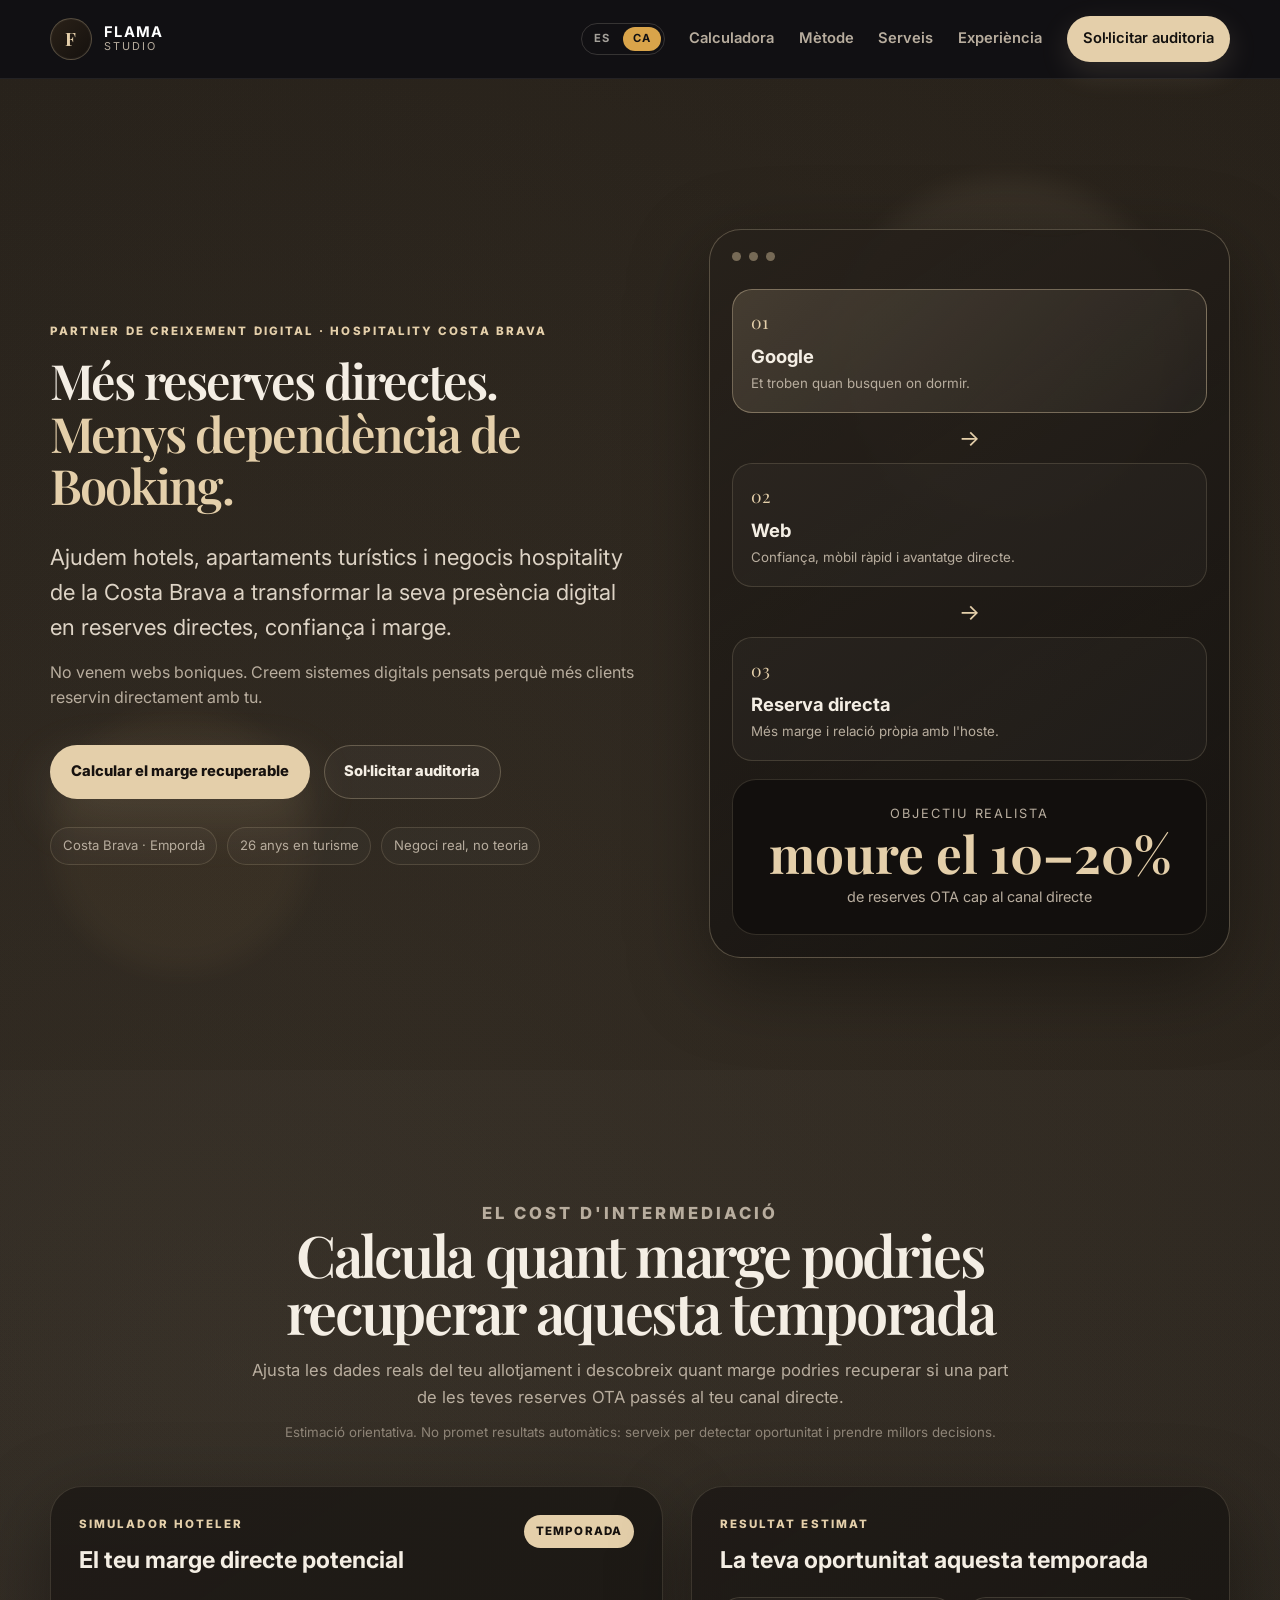
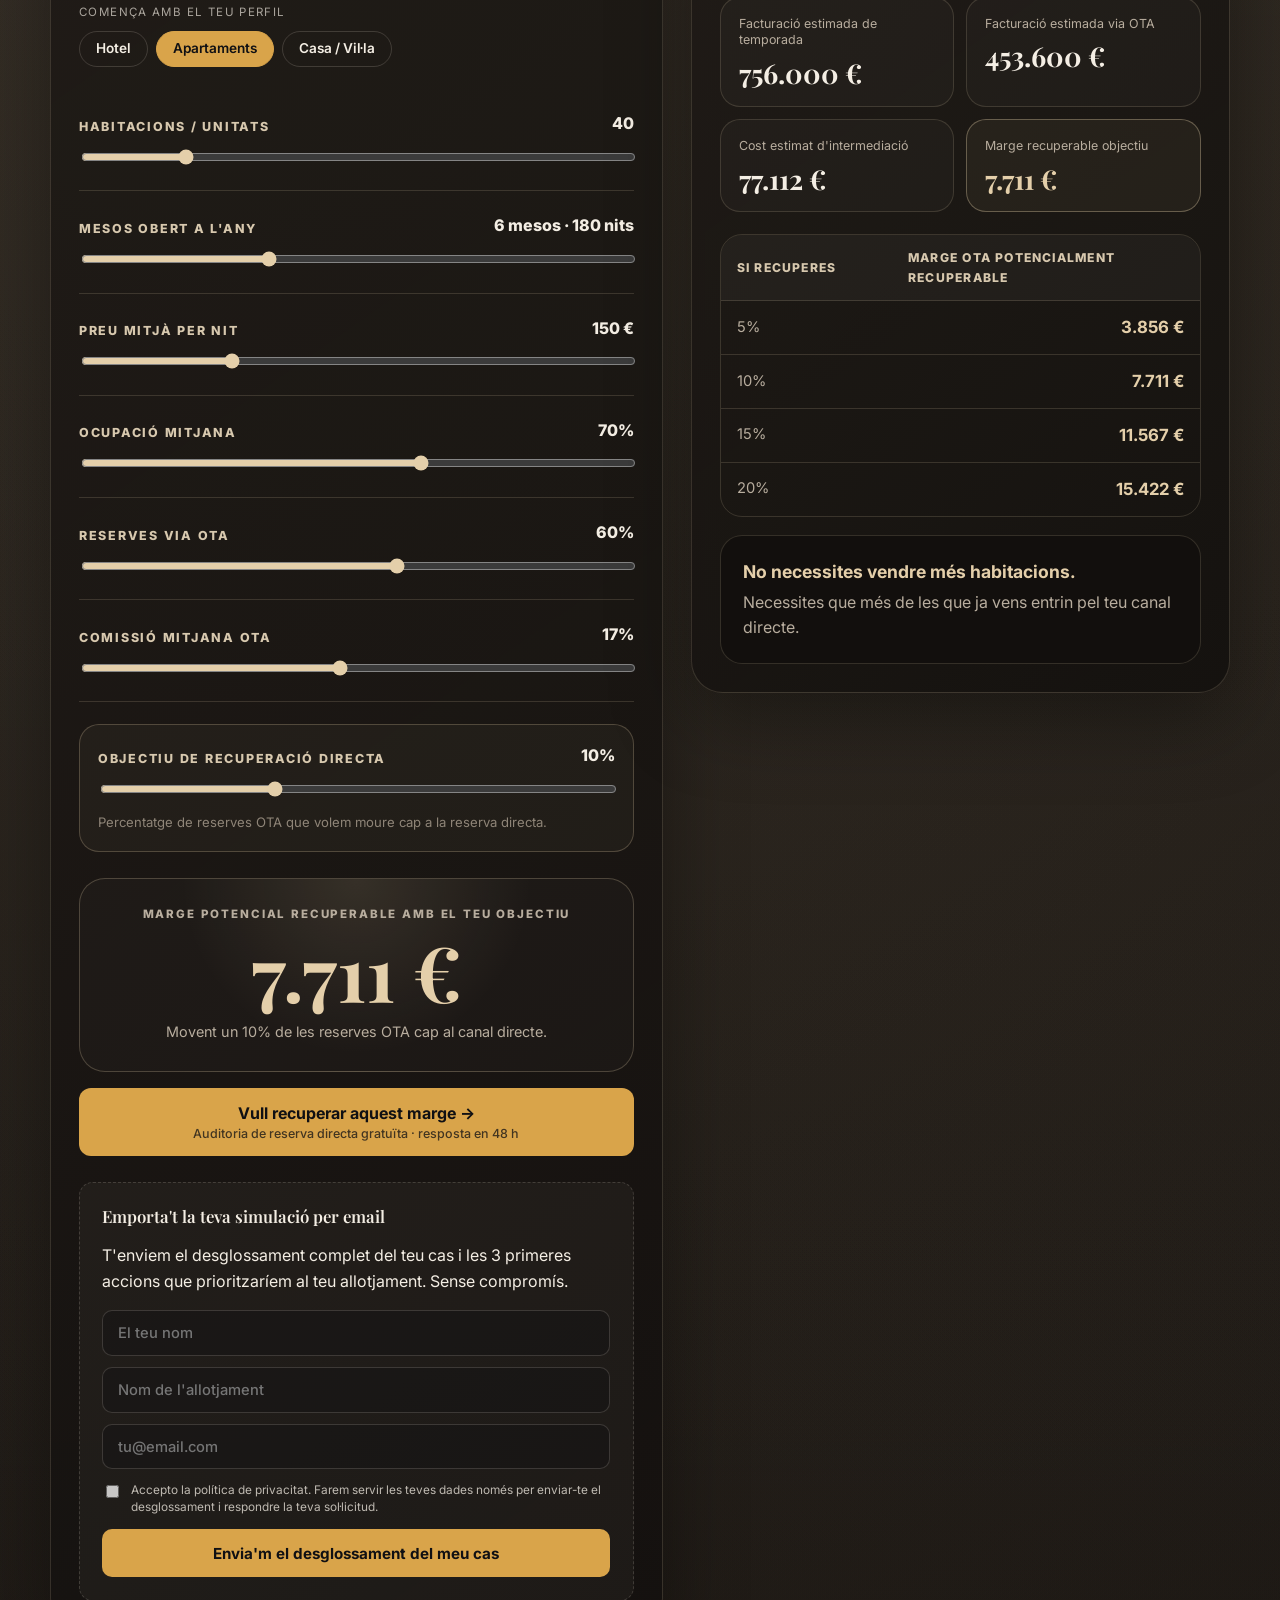
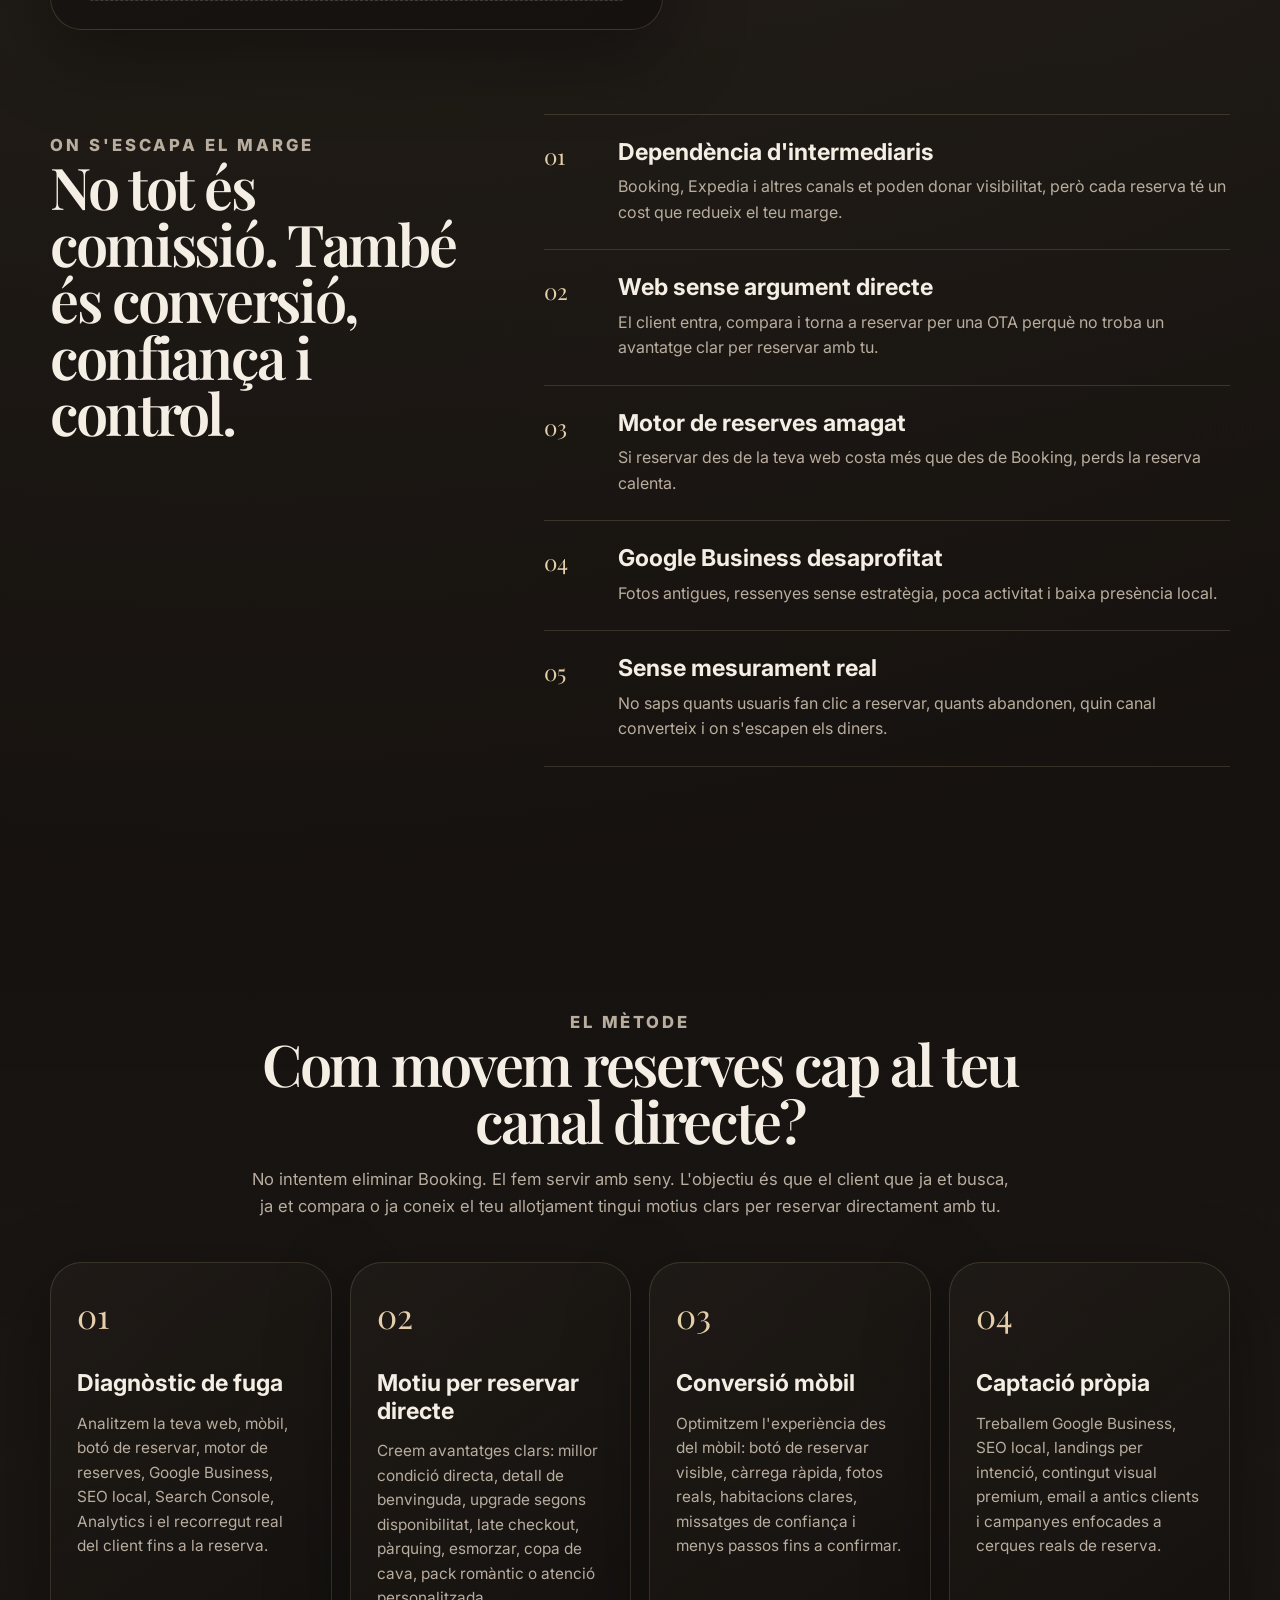
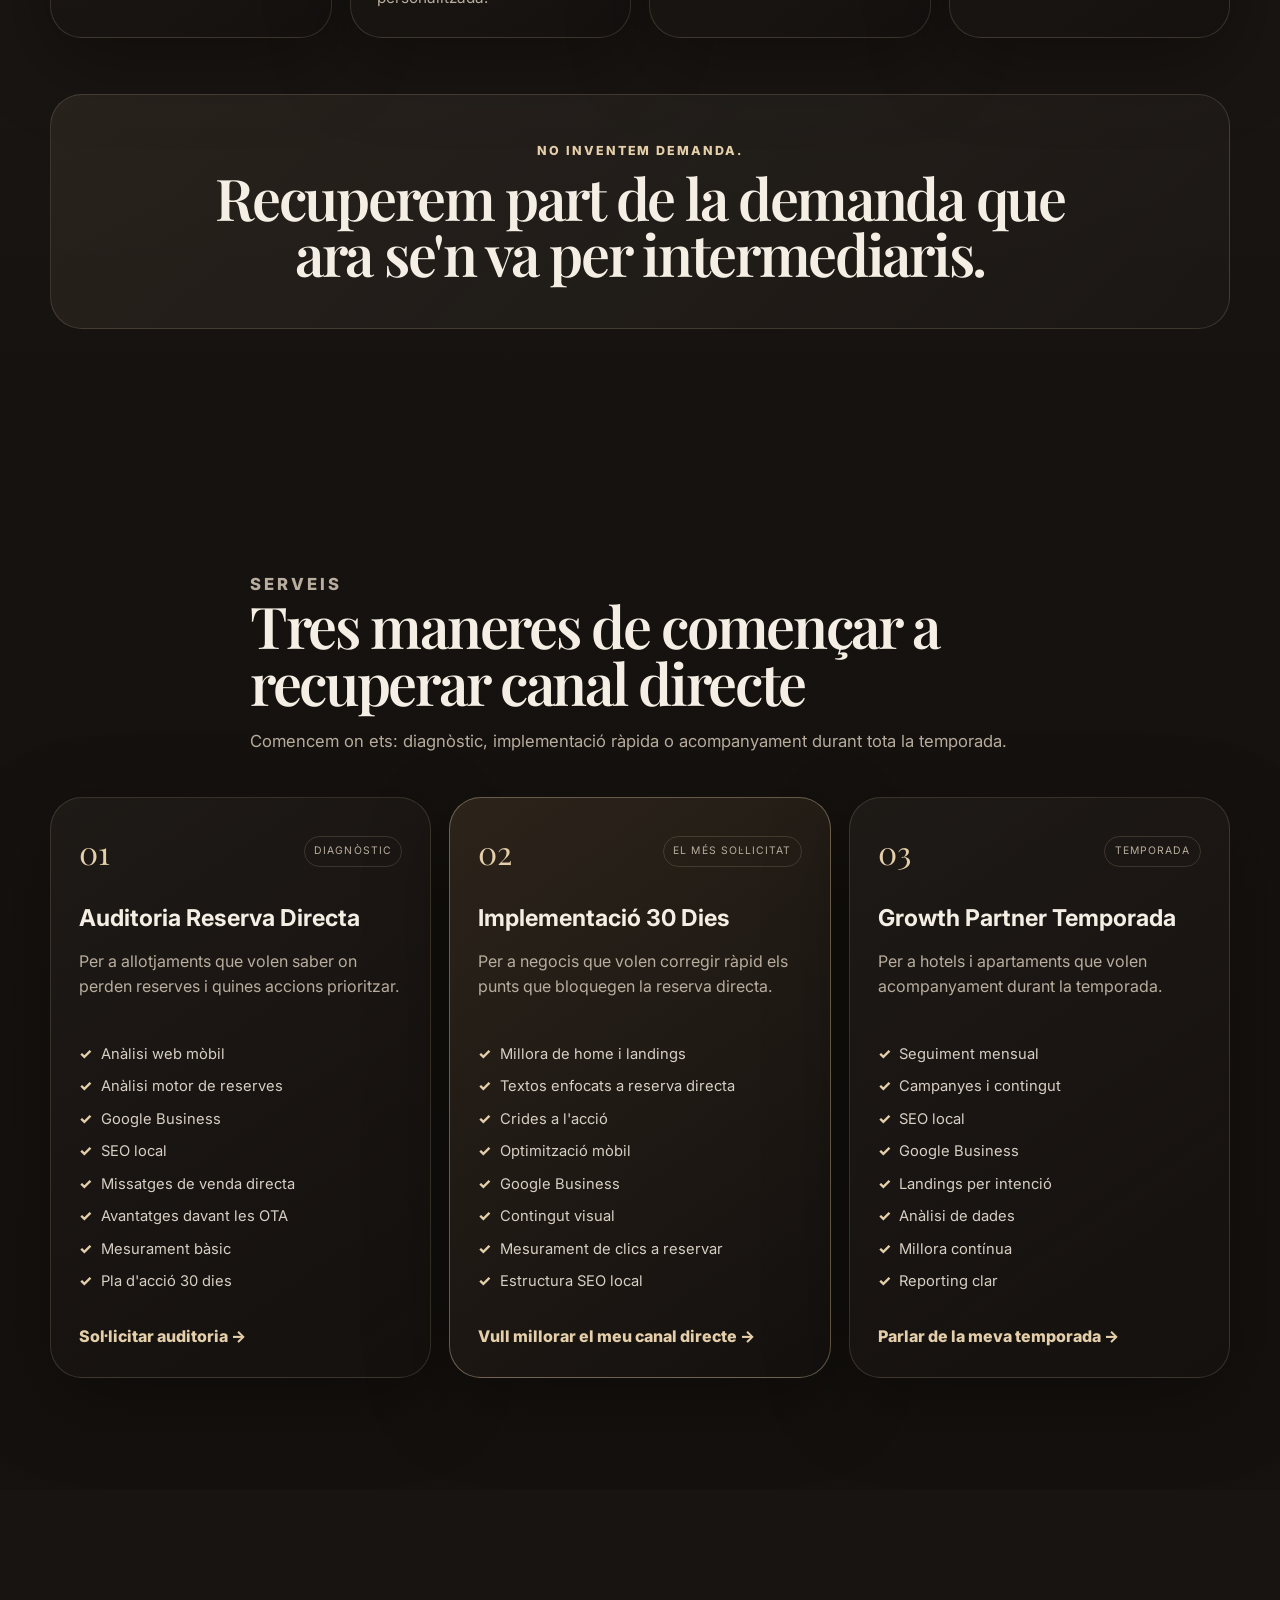
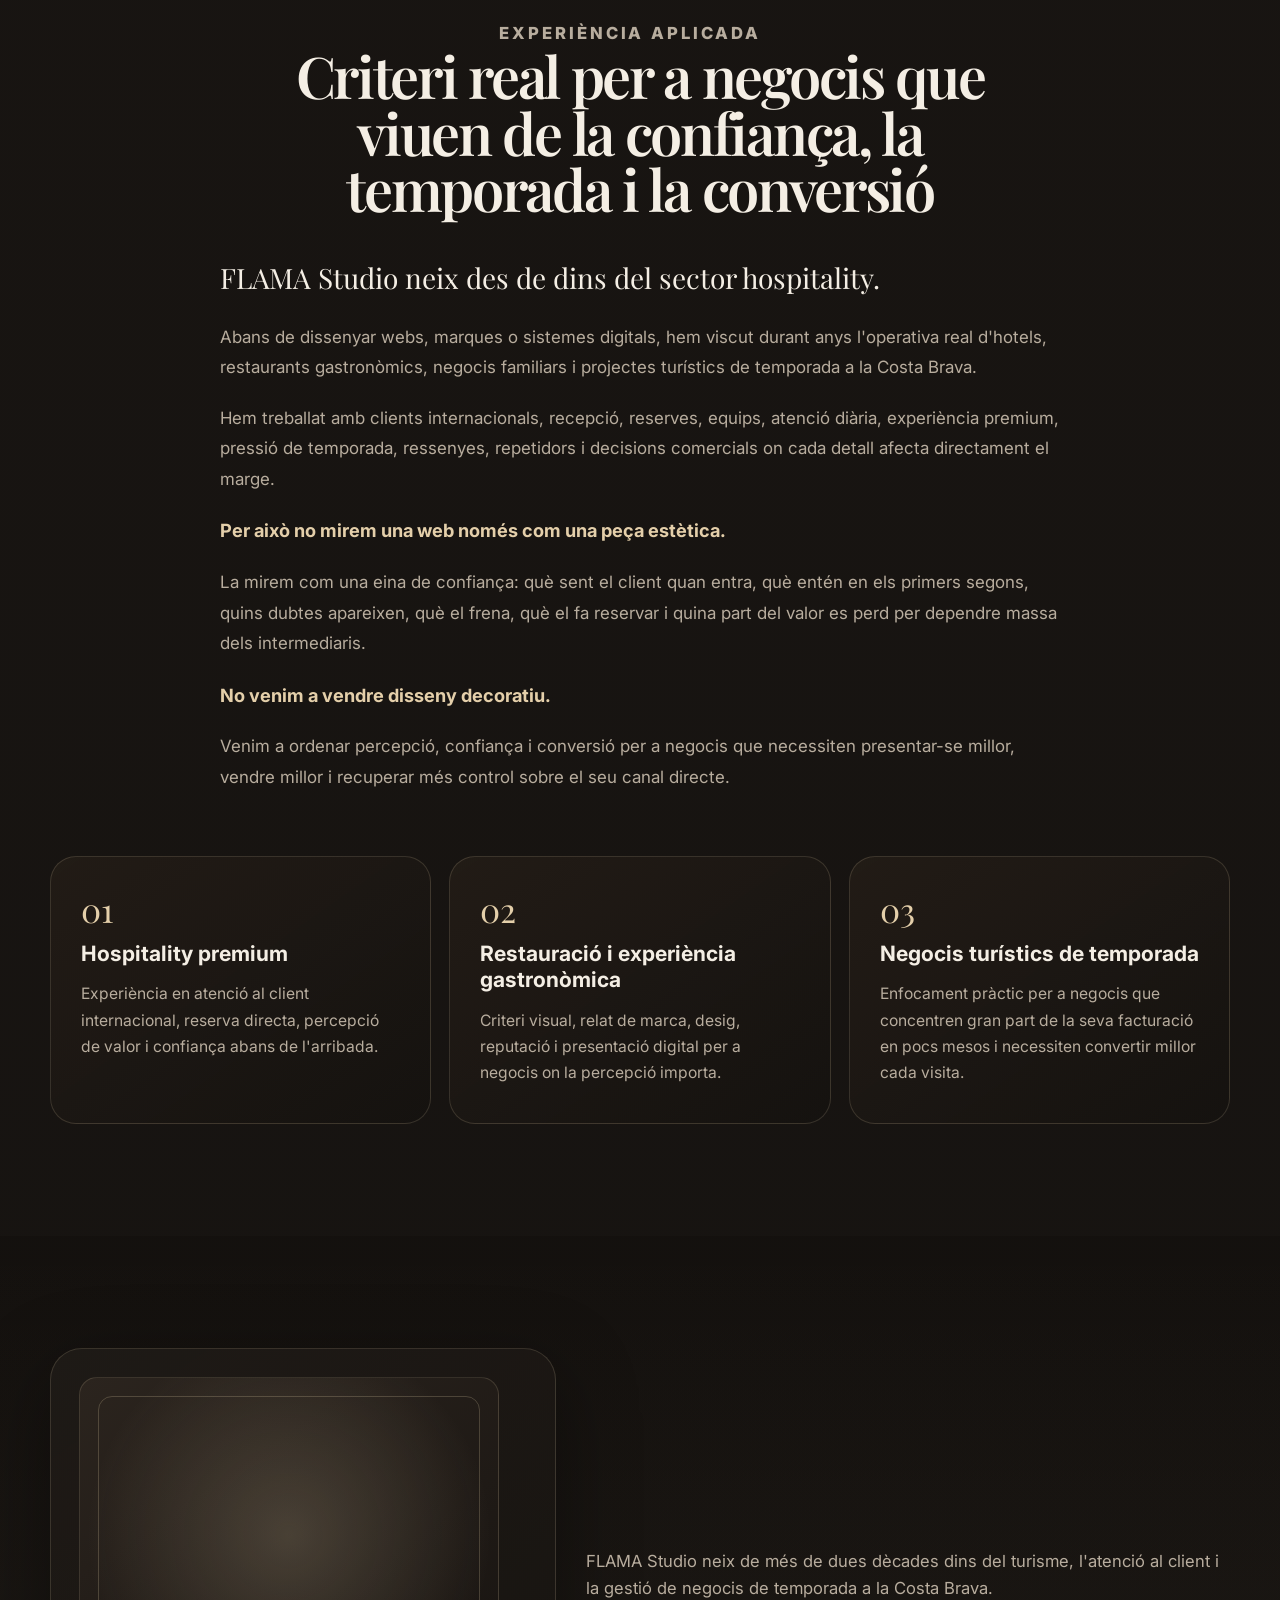
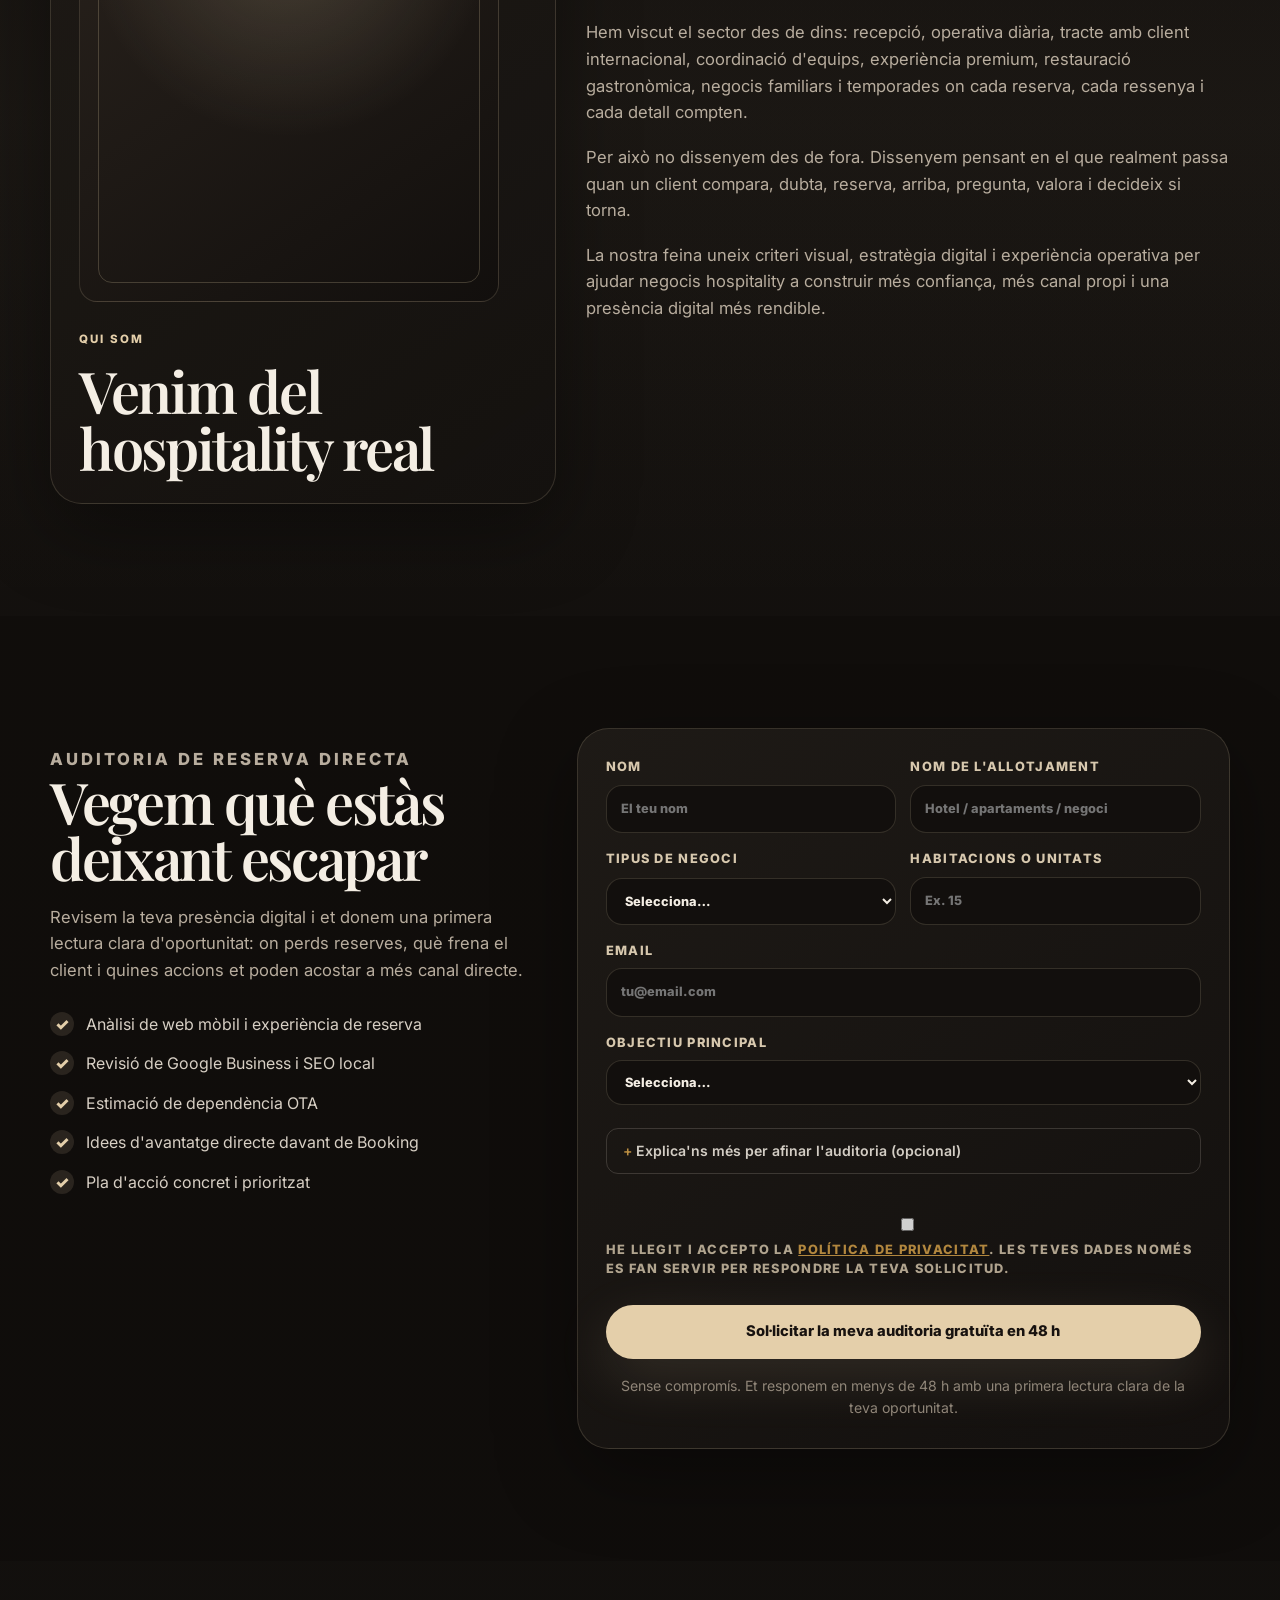
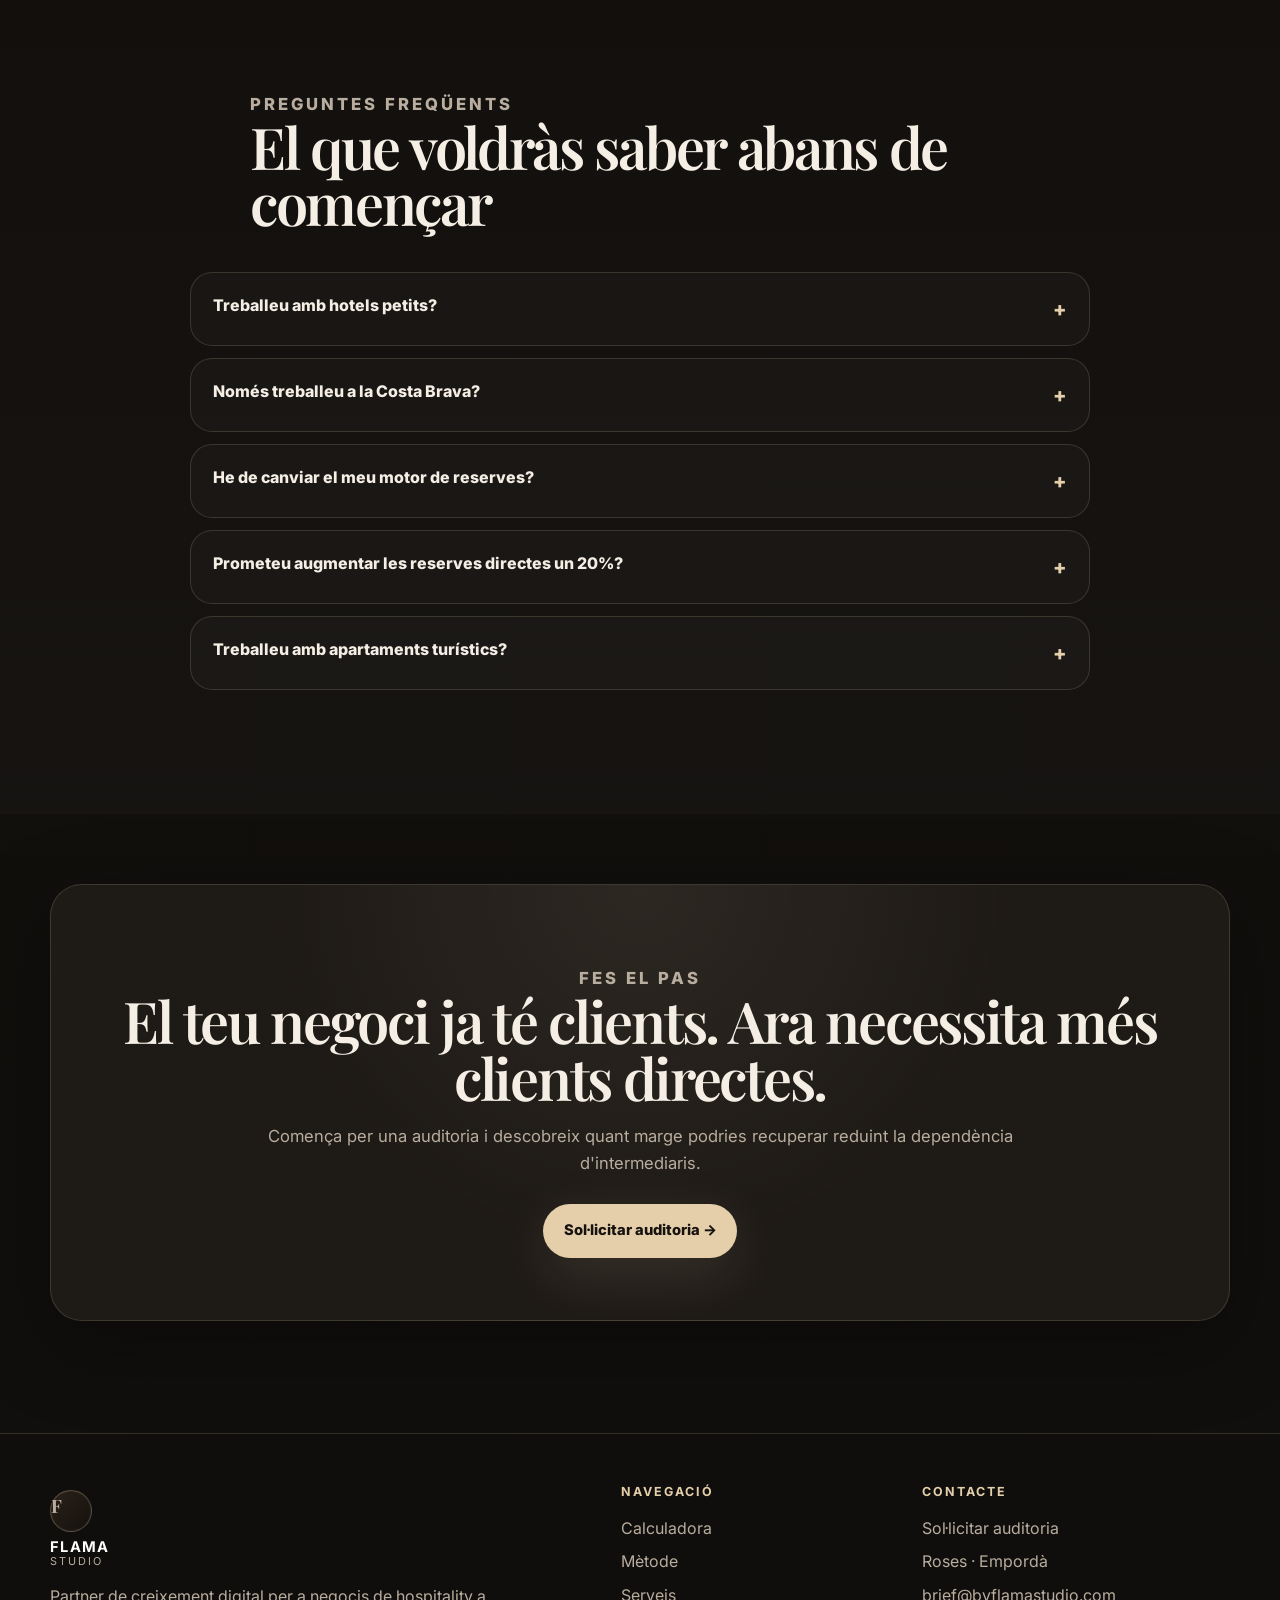
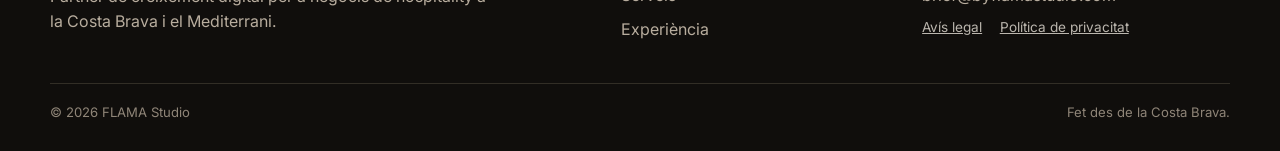
==== ca.html @ 8104027b "Reescribir sección Experiencia como relato de estudio (sin portfolio) - Eliminar tarjetas tipo portf" ====
<!DOCTYPE html>
<html lang="ca">
<head>
  <meta charset="UTF-8" />
  <meta name="viewport" content="width=device-width, initial-scale=1.0, viewport-fit=cover" />

  <!-- Google Tag Manager: PENDIENTE de configurar.
       Cuando tengas tu ID de Google (formato GTM-XXXX), pega aquí el código que
       te da Google y empezarás a medir visitas y clics. De momento se deja fuera
       para no cargar cookies innecesarias ni generar errores en la web. -->
  <script>window.dataLayer = window.dataLayer || [];</script>
  <title>FLAMA Studio | Reserva directa per a hotels i allotjaments a la Costa Brava</title>
  <meta name="description" content="Ajudem hotels, apartaments turístics i negocis hospitality de la Costa Brava a reduir la dependència de Booking, millorar la seva web i augmentar les reserves directes." />
  <meta name="keywords" content="reserva directa hotels Costa Brava, màrqueting digital hotels Costa Brava, web per a hotels Roses, agència màrqueting hotels Girona, reduir dependència Booking hotel, augmentar reserves directes hotel, disseny web hotels Costa Brava, Google Business hotels, SEO local hotels Costa Brava, apartaments turístics reserva directa" />
  <meta name="author" content="FLAMA Studio" />
  <meta name="robots" content="index, follow, max-image-preview:large" />
  <link rel="canonical" href="https://byflamastudio.com/ca.html" />
  <link rel="alternate" hreflang="es" href="https://byflamastudio.com/" />
  <link rel="alternate" hreflang="ca" href="https://byflamastudio.com/ca.html" />
  <link rel="alternate" hreflang="x-default" href="https://byflamastudio.com/" />

  <meta property="og:type" content="website" />
  <meta property="og:title" content="FLAMA Studio | Més reserves directes. Menys dependència de Booking." />
  <meta property="og:description" content="Sistemes digitals per a hotels, apartaments turístics i negocis hospitality que volen recuperar marge i augmentar la reserva directa." />
  <meta property="og:url" content="https://byflamastudio.com/ca.html" />
  <meta property="og:site_name" content="FLAMA Studio" />
  <meta property="og:image" content="https://byflamastudio.com/assets/og-flama.jpg" />
  <meta property="og:image:width" content="1200" />
  <meta property="og:image:height" content="630" />
  <meta property="og:image:alt" content="FLAMA Studio — més reserves directes per a hotels de la Costa Brava" />
  <meta property="og:locale" content="ca_ES" />

  <meta name="twitter:card" content="summary_large_image" />
  <meta name="twitter:title" content="FLAMA Studio | Reserva directa per a hospitality" />
  <meta name="twitter:description" content="Reduïm la dependència OTA i millorem el canal directe d'hotels i allotjaments turístics." />
  <meta name="twitter:image" content="https://byflamastudio.com/assets/og-flama.jpg" />

  <link rel="preconnect" href="https://fonts.googleapis.com">
  <link rel="preconnect" href="https://fonts.gstatic.com" crossorigin>
  <link href="https://fonts.googleapis.com/css2?family=Inter:wght@400;500;600;700;800;900&family=Playfair+Display:wght@600;700&display=swap" rel="stylesheet">

  <link rel="icon" href="favicon.svg" type="image/svg+xml" />
  <link rel="apple-touch-icon" href="favicon.svg" />

  <link rel="stylesheet" href="style.css" />

  <style id="fcro-styles">
    /* ===== Mejoras de captación FLAMA · autocontenidas, no dependen de style.css ===== */
    :root{
      --fcro-ink:#101013;
      --fcro-cream:#f4ecdd;
      --fcro-amber:#d9a44a;
      --fcro-amber-dark:#b9852f;
      --fcro-wa:#1fab55;
      --fcro-line:rgba(244,236,221,.16);
    }

    /* --- Selector de idioma ES/CA --- */
    .fcro-lang{display:flex;gap:.15rem;align-items:center;margin-left:auto;border:1px solid var(--fcro-line);border-radius:999px;padding:.18rem;flex:none}
    .fcro-lang a{font:700 .7rem/1 'Inter',sans-serif;letter-spacing:.1em;padding:.42rem .62rem;border-radius:999px;text-decoration:none;color:inherit;opacity:.65;transition:opacity .2s ease,background .2s ease}
    .fcro-lang a:hover{opacity:1}
    .fcro-lang a.active{background:var(--fcro-amber);color:var(--fcro-ink);opacity:1}
    @media (max-width:760px){.fcro-lang{margin-right:.6rem}}

    /* --- Presets del simulador --- */
    .fcro-presets{display:flex;flex-wrap:wrap;gap:.5rem;margin:0 0 1.4rem}
    .fcro-presets p{flex-basis:100%;margin:0 0 .15rem;font-size:.72rem;letter-spacing:.12em;text-transform:uppercase;opacity:.65}
    .fcro-chip{font:600 .85rem/1 'Inter',sans-serif;padding:.62rem 1rem;border-radius:999px;border:1px solid var(--fcro-line);background:transparent;color:inherit;cursor:pointer;transition:all .2s ease}
    .fcro-chip:hover{border-color:var(--fcro-amber)}
    .fcro-chip.active{background:var(--fcro-amber);border-color:var(--fcro-amber);color:var(--fcro-ink)}

    /* --- CTA bajo el resultado del simulador --- */
    .fcro-calc-cta{display:block;text-align:center;margin-top:1rem;padding:.95rem 1.4rem;border-radius:12px;background:var(--fcro-amber);color:var(--fcro-ink);font:700 1rem 'Inter',sans-serif;text-decoration:none;transition:background .2s ease}
    .fcro-calc-cta:hover{background:var(--fcro-amber-dark)}
    .fcro-calc-cta small{display:block;font-weight:500;font-size:.78rem;opacity:.75;margin-top:.2rem}

    /* --- Captura de lead del simulador --- */
    .fcro-leadbox{margin-top:1.6rem;padding:1.4rem;border-radius:14px;border:1px dashed var(--fcro-line);background:rgba(244,236,221,.04)}
    .fcro-leadbox h4{margin:0 0 .3rem;font:600 1.05rem 'Playfair Display',serif}
    .fcro-leadbox>p{margin:0 0 1rem;font-size:.88rem;opacity:.8}
    .fcro-leadbox .fcro-lead-fields{display:grid;gap:.7rem}
    .fcro-leadbox input[type=text],.fcro-leadbox input[type=email]{width:100%;box-sizing:border-box;padding:.8rem .9rem;border-radius:10px;border:1px solid var(--fcro-line);background:rgba(16,16,19,.35);color:inherit;font:500 .92rem 'Inter',sans-serif}
    .fcro-leadbox input:focus{outline:2px solid var(--fcro-amber);outline-offset:1px}
    .fcro-leadbox button{margin-top:.8rem;width:100%;padding:.9rem;border:0;border-radius:10px;background:var(--fcro-amber);color:var(--fcro-ink);font:700 .95rem 'Inter',sans-serif;cursor:pointer;transition:background .2s ease}
    .fcro-leadbox button:hover{background:var(--fcro-amber-dark)}
    .fcro-leadbox .fcro-consent{display:flex;gap:.55rem;align-items:flex-start;margin-top:.8rem;font-size:.74rem;opacity:.75;line-height:1.45}
    .fcro-leadbox .fcro-consent input{margin-top:.15rem}
    .fcro-lead-ok{display:none;text-align:center;padding:1.2rem .6rem}
    .fcro-lead-ok strong{display:block;font-size:1.05rem;margin-bottom:.3rem;color:var(--fcro-amber)}
    .fcro-leadbox.sent .fcro-lead-form{display:none}
    .fcro-leadbox.sent .fcro-lead-ok{display:block}

    /* --- Enlaces WhatsApp en servicios --- */
    .fcro-wa-link{display:inline-flex;align-items:center;gap:.45rem;margin-top:.55rem;font:600 .9rem 'Inter',sans-serif;color:var(--fcro-wa);text-decoration:none}
    .fcro-wa-link:hover{text-decoration:underline}
    .fcro-wa-link svg{flex:none}

    /* --- Botón flotante WhatsApp --- */
    .fcro-float{position:fixed;right:18px;bottom:18px;z-index:90;width:58px;height:58px;border-radius:50%;background:var(--fcro-wa);display:flex;align-items:center;justify-content:center;box-shadow:0 8px 24px rgba(0,0,0,.35);transition:transform .2s ease}
    .fcro-float:hover{transform:scale(1.07)}
    .fcro-float svg{width:30px;height:30px}
    @media (max-width:768px){.fcro-float{bottom:78px;right:14px;width:54px;height:54px}}

    /* --- Barra fija inferior (solo móvil) --- */
    .fcro-sticky{display:none}
    @media (max-width:768px){
      .fcro-sticky{position:fixed;left:0;right:0;bottom:0;z-index:89;display:flex;gap:.6rem;padding:.65rem .9rem calc(.65rem + env(safe-area-inset-bottom));background:rgba(16,16,19,.92);backdrop-filter:blur(10px);border-top:1px solid var(--fcro-line);transform:translateY(0);transition:transform .25s ease}
      .fcro-sticky.hidden{transform:translateY(110%)}
      .fcro-sticky a{flex:1;text-align:center;padding:.85rem .5rem;border-radius:10px;font:700 .92rem 'Inter',sans-serif;text-decoration:none}
      .fcro-sticky .fcro-sticky-main{background:var(--fcro-amber);color:var(--fcro-ink)}
      .fcro-sticky .fcro-sticky-wa{background:var(--fcro-wa);color:#fff;flex:0 0 auto;display:flex;align-items:center;justify-content:center;padding:.85rem .95rem}
      body{padding-bottom:64px}
    }

    /* --- Formulario: bloque opcional + consentimiento --- */
    .fcro-more{margin:.4rem 0 .9rem;border:1px solid var(--fcro-line);border-radius:12px;overflow:hidden}
    .fcro-more summary{cursor:pointer;padding:.85rem 1rem;font:600 .88rem 'Inter',sans-serif;opacity:.85;list-style:none}
    .fcro-more summary::before{content:'+ ';color:var(--fcro-amber)}
    .fcro-more[open] summary::before{content:'– '}
    .fcro-more .fcro-more-inner{padding:.2rem 1rem 1rem}
    .fcro-rgpd{display:flex;gap:.55rem;align-items:flex-start;margin:.7rem 0;font-size:.76rem;opacity:.8;line-height:1.45}
    .fcro-rgpd input{margin-top:.15rem}
    .fcro-rgpd a{color:var(--fcro-amber);text-decoration:underline;cursor:pointer}

    /* --- Diálogos legales --- */
    .fcro-dialog{max-width:680px;width:calc(100% - 2.4rem);border:0;border-radius:16px;padding:0;background:var(--fcro-cream);color:#1c1a16}
    .fcro-dialog::backdrop{background:rgba(0,0,0,.65)}
    .fcro-dialog .fcro-dialog-inner{padding:1.8rem 1.6rem;max-height:75vh;overflow:auto;font:400 .92rem/1.65 'Inter',sans-serif}
    .fcro-dialog h2{font:600 1.4rem 'Playfair Display',serif;margin:0 0 .9rem}
    .fcro-dialog h3{font:600 1rem 'Inter',sans-serif;margin:1.2rem 0 .35rem}
    .fcro-dialog p{margin:.4rem 0}
    .fcro-dialog .fcro-close{position:sticky;top:0;float:right;border:0;background:#1c1a16;color:var(--fcro-cream);width:34px;height:34px;border-radius:50%;font-size:1.1rem;cursor:pointer;margin:-.4rem -.2rem 0 0}
    .fcro-legal-links{display:flex;gap:1.1rem;flex-wrap:wrap;margin-top:.5rem}
    .fcro-legal-links button{border:0;background:none;padding:0;color:inherit;opacity:.75;font:inherit;font-size:.85rem;cursor:pointer;text-decoration:underline}
    .fcro-legal-links button:hover{opacity:1}

    /* --- Marca "PENDIENTE de completar" en los textos legales (quítala al rellenar) --- */
    .fcro-pendiente{background:#ffe680;color:#5a4500;padding:.05em .3em;border-radius:4px;font-weight:700}

    /* --- FIX escritorio: titular del hero desproporcionado --- */
    .hero-copy h1{
      font-size:clamp(2.5rem, 3.8vw, 3.9rem) !important;
      line-height:1.08 !important;
      overflow-wrap:break-word;
    }
    .hero-copy{min-width:0}
    @media (min-width:1100px){
      .hero-grid{align-items:center}
    }

    /* --- FIX: separar el hero de la cabecera fija para que el H1 no quede tapado --- */
    .hero{align-items:start}
    .hero.section-pad{padding-top:150px}
    @media (max-width:1080px){.hero.section-pad{padding-top:124px}}
    @media (max-width:760px){.hero.section-pad{padding-top:108px}}

    /* --- Sección Experiencia (relato de estudio, sin portfolio) --- */
    .exp-text{max-width:840px;margin:0 auto}
    .exp-text p{color:var(--muted);font-size:1.06rem;line-height:1.8;margin:0 0 1.25rem}
    .exp-text .exp-lead{color:var(--text);font-family:"Playfair Display",serif;font-size:clamp(1.35rem,2.5vw,1.75rem);line-height:1.4;margin-bottom:1.5rem}
    .exp-text .exp-accent{color:var(--gold);font-weight:700;font-size:1.14rem}
    .exp-grid{display:grid;grid-template-columns:repeat(3,1fr);gap:18px;margin-top:64px}
    .exp-card{border:1px solid var(--line);border-radius:26px;background:linear-gradient(145deg,rgba(45,36,27,.5),rgba(20,17,15,.55));padding:36px 30px;display:flex;flex-direction:column;gap:14px}
    .exp-card .exp-num{font-family:"Playfair Display",serif;color:var(--gold);font-size:2.1rem;line-height:1}
    .exp-card h3{margin:0;color:var(--text);font-size:1.32rem;line-height:1.25}
    .exp-card p{margin:0;color:var(--muted);font-size:.98rem;line-height:1.68}
    @media (max-width:1080px){.exp-grid{grid-template-columns:1fr 1fr}}
    @media (max-width:760px){.exp-grid{grid-template-columns:1fr}.exp-card{padding:28px 24px}}

    /* --- FIX iPhone: evitar zoom automático al tocar campos del formulario --- */
    @media (max-width:768px){
      input[type=text],input[type=email],input[type=tel],input[type=url],
      input[type=number],select,textarea{font-size:16px !important}
    }

    /* --- FIX anclas: que los títulos no queden bajo la cabecera fija --- */
    section[id],#contacto,#calculadora,#metodo,#servicios,#casos{scroll-margin-top:90px}

    /* --- FIX cabecera fija: fondo opaco al hacer scroll para que no se transparente sobre el formulario --- */
    .site-header{
      background:rgba(16,16,19,.92) !important;
      backdrop-filter:blur(10px);
      -webkit-backdrop-filter:blur(10px);
      border-bottom:1px solid rgba(244,236,221,.08);
    }

    /* --- Firma del fundador y stat Michelin --- */
    .founder-sign{font-style:italic;opacity:.78;margin-top:.6rem !important;font-size:.95rem}
    .authority-stats strong{font-feature-settings:"tnum"}
    .authority-stats div:nth-child(2) strong{color:#d9a44a;font-size:2.4em;line-height:1}

    /* --- Foto del fundador: rectangular vertical en lugar de círculo --- */
    .founder-photo{
      display:block !important;
      width:100% !important;
      max-width:420px;
      aspect-ratio:4/5;
      min-height:auto !important;
      border-radius:18px !important;
      overflow:hidden;
      background:radial-gradient(circle at 50% 30%,rgba(228,207,170,.20),transparent 48%),linear-gradient(145deg,#2b241e,#120f0d);
      padding:0 !important;
      position:relative;
      color:transparent;
      font-size:0 !important;
    }
    .founder-photo:before{
      content:"";position:absolute;inset:18px;border:1px solid rgba(228,207,170,.22);border-radius:14px;pointer-events:none;
    }
    .founder-photo img{
      width:100%;
      height:100%;
      object-fit:cover;
      object-position:center 22%;
      display:block;
    }
    @media (max-width:768px){
      .founder-photo{max-width:100%;aspect-ratio:4/5}
    }

    @media (prefers-reduced-motion:reduce){
      .fcro-float,.fcro-sticky,.fcro-chip,.fcro-calc-cta{transition:none}
    }
  </style>

  <script type="application/ld+json">
  {
    "@context": "https://schema.org",
    "@type": "ProfessionalService",
    "name": "FLAMA Studio",
    "url": "https://byflamastudio.com/",
    "email": "brief@byflamastudio.com",
    "description": "Partner de creixement digital per a hotels, apartaments turístics i negocis hospitality de la Costa Brava que volen augmentar les reserves directes i reduir la dependència de les OTA.",
    "areaServed": ["Costa Brava", "Roses", "Girona", "Empordà", "Mediterrani"],
    "serviceType": ["Reserva directa hotelera", "Disseny web per a hotels", "SEO local", "Google Business", "Màrqueting digital hospitality"],
    "address": {
      "@type": "PostalAddress",
      "addressLocality": "Roses",
      "addressRegion": "Girona",
      "addressCountry": "ES"
    }
  }
  </script>
</head>
<body>
  <!-- Google Tag Manager (noscript): pendiente de configurar. -->

  <a class="skip-link" href="#main">Salta al contingut</a>

  <header class="site-header" id="top">
    <div class="container header-inner">
      <a href="#top" class="brand" aria-label="FLAMA Studio inici">
        <span class="brand-mark">F</span>
        <span>
          <strong>FLAMA</strong>
          <small>Studio</small>
        </span>
      </a>

      <nav class="fcro-lang" aria-label="Idioma">
        <a href="./" lang="es" hreflang="es">ES</a>
        <a href="ca.html" class="active" lang="ca" hreflang="ca" aria-current="true">CA</a>
      </nav>

      <button class="nav-toggle" id="navToggle" aria-label="Obre el menú" aria-controls="siteNav" aria-expanded="false">
        <span></span><span></span><span></span>
      </button>

      <nav class="site-nav" id="siteNav" aria-label="Navegació principal">
        <a href="#calculadora">Calculadora</a>
        <a href="#metodo">Mètode</a>
        <a href="#servicios">Serveis</a>
        <a href="#casos">Experiència</a>
        <a href="#contacto" class="nav-cta">Sol·licitar auditoria</a>
      </nav>
    </div>
  </header>

  <main id="main">
    <!-- HERO -->
    <section class="hero section-pad">
      <div class="ambient ambient-one"></div>
      <div class="ambient ambient-two"></div>

      <div class="container hero-grid">
        <div class="hero-copy reveal">
          <p class="eyebrow">Partner de creixement digital · Hospitality Costa Brava</p>
          <h1>Més reserves directes.<br><span>Menys dependència de Booking.</span></h1>
          <p class="hero-lead">Ajudem hotels, apartaments turístics i negocis hospitality de la Costa Brava a transformar la seva presència digital en reserves directes, confiança i marge.</p>
          <p class="hero-sub">No venem webs boniques. Creem sistemes digitals pensats perquè més clients reservin directament amb tu.</p>

          <div class="hero-actions">
            <a class="btn btn-primary" href="#calculadora">Calcular el marge recuperable</a>
            <a class="btn btn-secondary" href="#contacto">Sol·licitar auditoria</a>
          </div>

          <div class="trust-row" aria-label="Credencials FLAMA Studio">
            <span>Costa Brava · Empordà</span>
            <span>26 anys en turisme</span>
            <span>Negoci real, no teoria</span>
          </div>
        </div>

        <div class="hero-panel reveal delay-1" aria-label="Sistema de reserva directa">
          <div class="panel-top">
            <span class="dot"></span><span class="dot"></span><span class="dot"></span>
          </div>
          <div class="booking-flow">
            <div class="flow-card active">
              <span>01</span>
              <strong>Google</strong>
              <small>Et troben quan busquen on dormir.</small>
            </div>
            <div class="flow-arrow">→</div>
            <div class="flow-card">
              <span>02</span>
              <strong>Web</strong>
              <small>Confiança, mòbil ràpid i avantatge directe.</small>
            </div>
            <div class="flow-arrow">→</div>
            <div class="flow-card">
              <span>03</span>
              <strong>Reserva directa</strong>
              <small>Més marge i relació pròpia amb l'hoste.</small>
            </div>
          </div>
          <div class="hero-metric">
            <p>Objectiu realista</p>
            <strong>moure el 10–20%</strong>
            <span>de reserves OTA cap al canal directe</span>
          </div>
        </div>
      </div>
    </section>

    <!-- CALCULATOR -->
    <section class="section-pad cost-section" id="calculadora">
      <div class="container section-head narrow reveal">
        <p class="eyebrow">El cost d'intermediació</p>
        <h2>Calcula quant marge podries recuperar aquesta temporada</h2>
        <p>Ajusta les dades reals del teu allotjament i descobreix quant marge podries recuperar si una part de les teves reserves OTA passés al teu canal directe.</p>
        <small>Estimació orientativa. No promet resultats automàtics: serveix per detectar oportunitat i prendre millors decisions.</small>
      </div>

      <div class="container calc-grid">
        <div class="calculator-card reveal">
          <div class="calc-header">
            <div>
              <p class="eyebrow">Simulador hoteler</p>
              <h3>El teu marge directe potencial</h3>
            </div>
            <span class="calc-badge">Temporada</span>
          </div>

          <form class="calculator" aria-label="Calculadora de marge recuperable">
            <div class="fcro-presets" role="group" aria-label="Perfils d'allotjament">
              <p>Comença amb el teu perfil</p>
              <button type="button" class="fcro-chip" data-preset="hotel">Hotel</button>
              <button type="button" class="fcro-chip active" data-preset="apartamentos">Apartaments</button>
              <button type="button" class="fcro-chip" data-preset="villa">Casa / Vil·la</button>
            </div>

            <div class="range-group">
              <div class="range-label">
                <label for="units">Habitacions / unitats</label>
                <output id="unitsValue">40</output>
              </div>
              <input type="range" id="units" min="5" max="200" value="40" step="1" />
            </div>

            <div class="range-group">
              <div class="range-label">
                <label for="months">Mesos obert a l'any</label>
                <output id="monthsValue">6 mesos · 180 nits</output>
              </div>
              <input type="range" id="months" min="3" max="12" value="6" step="1" />
            </div>

            <div class="range-group">
              <div class="range-label">
                <label for="adr">Preu mitjà per nit</label>
                <output id="adrValue">150 €</output>
              </div>
              <input type="range" id="adr" min="60" max="400" value="150" step="5" />
            </div>

            <div class="range-group">
              <div class="range-label">
                <label for="occupancy">Ocupació mitjana</label>
                <output id="occupancyValue">70%</output>
              </div>
              <input type="range" id="occupancy" min="30" max="95" value="70" step="1" />
            </div>

            <div class="range-group">
              <div class="range-label">
                <label for="ota">Reserves via OTA</label>
                <output id="otaValue">60%</output>
              </div>
              <input type="range" id="ota" min="20" max="90" value="60" step="1" />
            </div>

            <div class="range-group">
              <div class="range-label">
                <label for="commission">Comissió mitjana OTA</label>
                <output id="commissionValue">17%</output>
              </div>
              <input type="range" id="commission" min="10" max="25" value="17" step="1" />
            </div>

            <div class="range-group highlight-range">
              <div class="range-label">
                <label for="recovery">Objectiu de recuperació directa</label>
                <output id="recoveryValue">10%</output>
              </div>
              <input type="range" id="recovery" min="5" max="20" value="10" step="1" />
              <small>Percentatge de reserves OTA que volem moure cap a la reserva directa.</small>
            </div>
          </form>

          <div class="result-box">
            <p>Marge potencial recuperable amb el teu objectiu</p>
            <strong id="mainRecovery">0 €</strong>
            <span id="mainRecoveryText">Movent un 10% de les reserves OTA cap al canal directe.</span>
          </div>

          <a href="#contacto" class="fcro-calc-cta" data-gtm="cta_click" data-gtm-label="calc_result">
            Vull recuperar aquest marge →
            <small>Auditoria de reserva directa gratuïta · resposta en 48 h</small>
          </a>

          <div class="fcro-leadbox" id="fcroLeadbox">
            <div class="fcro-lead-form">
              <h4>Emporta't la teva simulació per email</h4>
              <p>T'enviem el desglossament complet del teu cas i les 3 primeres accions que prioritzaríem al teu allotjament. Sense compromís.</p>
              <div class="fcro-lead-fields">
                <input type="text" id="fcroLeadName" placeholder="El teu nom" autocomplete="name" />
                <input type="text" id="fcroLeadProperty" placeholder="Nom de l'allotjament" autocomplete="organization" />
                <input type="email" id="fcroLeadEmail" placeholder="tu@email.com" autocomplete="email" />
              </div>
              <label class="fcro-consent">
                <input type="checkbox" id="fcroLeadConsent" />
                <span>Accepto la <a href="#" class="fcro-open-privacy">política de privacitat</a>. Farem servir les teves dades només per enviar-te el desglossament i respondre la teva sol·licitud.</span>
              </label>
              <button type="button" id="fcroLeadSend">Envia'm el desglossament del meu cas</button>
            </div>
            <div class="fcro-lead-ok">
              <strong>Fet!</strong>
              <span>Hem rebut les teves dades. El desglossament del teu cas t'arriba molt aviat.</span>
            </div>
          </div>
        </div>

        <div class="results-card reveal delay-1">
          <p class="eyebrow">Resultat estimat</p>
          <h3>La teva oportunitat aquesta temporada</h3>

          <div class="kpi-grid">
            <div class="kpi">
              <span>Facturació estimada de temporada</span>
              <strong id="seasonRevenue">0 €</strong>
            </div>
            <div class="kpi">
              <span>Facturació estimada via OTA</span>
              <strong id="otaRevenue">0 €</strong>
            </div>
            <div class="kpi">
              <span>Cost estimat d'intermediació</span>
              <strong id="intermediationCost">0 €</strong>
            </div>
            <div class="kpi kpi-accent">
              <span>Marge recuperable objectiu</span>
              <strong id="targetRecovery">0 €</strong>
            </div>
          </div>

          <div class="scenario-table" role="table" aria-label="Escenaris de recuperació directa">
            <div class="scenario-row head" role="row">
              <span role="columnheader">Si recuperes</span>
              <span role="columnheader">Marge OTA potencialment recuperable</span>
            </div>
            <div class="scenario-row" role="row"><span>5%</span><strong id="scenario5">0 €</strong></div>
            <div class="scenario-row" role="row"><span>10%</span><strong id="scenario10">0 €</strong></div>
            <div class="scenario-row" role="row"><span>15%</span><strong id="scenario15">0 €</strong></div>
            <div class="scenario-row" role="row"><span>20%</span><strong id="scenario20">0 €</strong></div>
          </div>

          <div class="quote-card">
            <strong>No necessites vendre més habitacions.</strong>
            <span>Necessites que més de les que ja vens entrin pel teu canal directe.</span>
          </div>
        </div>
      </div>

      <div class="container leakage-grid">
        <div class="section-head reveal">
          <p class="eyebrow">On s'escapa el marge</p>
          <h2>No tot és comissió. També és conversió, confiança i control.</h2>
        </div>

        <div class="leak-list reveal delay-1">
          <article class="leak-item">
            <span>01</span>
            <div><h3>Dependència d'intermediaris</h3><p>Booking, Expedia i altres canals et poden donar visibilitat, però cada reserva té un cost que redueix el teu marge.</p></div>
          </article>
          <article class="leak-item">
            <span>02</span>
            <div><h3>Web sense argument directe</h3><p>El client entra, compara i torna a reservar per una OTA perquè no troba un avantatge clar per reservar amb tu.</p></div>
          </article>
          <article class="leak-item">
            <span>03</span>
            <div><h3>Motor de reserves amagat</h3><p>Si reservar des de la teva web costa més que des de Booking, perds la reserva calenta.</p></div>
          </article>
          <article class="leak-item">
            <span>04</span>
            <div><h3>Google Business desaprofitat</h3><p>Fotos antigues, ressenyes sense estratègia, poca activitat i baixa presència local.</p></div>
          </article>
          <article class="leak-item">
            <span>05</span>
            <div><h3>Sense mesurament real</h3><p>No saps quants usuaris fan clic a reservar, quants abandonen, quin canal converteix i on s'escapen els diners.</p></div>
          </article>
        </div>
      </div>
    </section>

    <!-- METHOD -->
    <section class="section-pad method-section" id="metodo">
      <div class="container section-head narrow reveal">
        <p class="eyebrow">El mètode</p>
        <h2>Com movem reserves cap al teu canal directe?</h2>
        <p>No intentem eliminar Booking. El fem servir amb seny. L'objectiu és que el client que ja et busca, ja et compara o ja coneix el teu allotjament tingui motius clars per reservar directament amb tu.</p>
      </div>

      <div class="container steps-grid">
        <article class="step-card reveal">
          <span>01</span>
          <h3>Diagnòstic de fuga</h3>
          <p>Analitzem la teva web, mòbil, botó de reservar, motor de reserves, Google Business, SEO local, Search Console, Analytics i el recorregut real del client fins a la reserva.</p>
        </article>
        <article class="step-card reveal delay-1">
          <span>02</span>
          <h3>Motiu per reservar directe</h3>
          <p>Creem avantatges clars: millor condició directa, detall de benvinguda, upgrade segons disponibilitat, late checkout, pàrquing, esmorzar, copa de cava, pack romàntic o atenció personalitzada.</p>
        </article>
        <article class="step-card reveal delay-2">
          <span>03</span>
          <h3>Conversió mòbil</h3>
          <p>Optimitzem l'experiència des del mòbil: botó de reservar visible, càrrega ràpida, fotos reals, habitacions clares, missatges de confiança i menys passos fins a confirmar.</p>
        </article>
        <article class="step-card reveal delay-3">
          <span>04</span>
          <h3>Captació pròpia</h3>
          <p>Treballem Google Business, SEO local, landings per intenció, contingut visual premium, email a antics clients i campanyes enfocades a cerques reals de reserva.</p>
        </article>
      </div>

      <div class="container big-statement reveal">
        <p>No inventem demanda.</p>
        <h2>Recuperem part de la demanda que ara se'n va per intermediaris.</h2>
      </div>
    </section>

    <!-- SERVICES -->
    <section class="section-pad" id="servicios">
      <div class="container section-head reveal">
        <p class="eyebrow">Serveis</p>
        <h2>Tres maneres de començar a recuperar canal directe</h2>
        <p>Comencem on ets: diagnòstic, implementació ràpida o acompanyament durant tota la temporada.</p>
      </div>

      <div class="container service-grid">
        <article class="service-card reveal">
          <div class="service-top">
            <span>01</span>
            <small>Diagnòstic</small>
          </div>
          <h3>Auditoria Reserva Directa</h3>
          <p>Per a allotjaments que volen saber on perden reserves i quines accions prioritzar.</p>
          <ul>
            <li>Anàlisi web mòbil</li>
            <li>Anàlisi motor de reserves</li>
            <li>Google Business</li>
            <li>SEO local</li>
            <li>Missatges de venda directa</li>
            <li>Avantatges davant les OTA</li>
            <li>Mesurament bàsic</li>
            <li>Pla d'acció 30 dies</li>
          </ul>
          <a href="#contacto" class="text-link">Sol·licitar auditoria →</a>
        </article>

        <article class="service-card featured reveal delay-1">
          <div class="service-top">
            <span>02</span>
            <small>El més sol·licitat</small>
          </div>
          <h3>Implementació 30 Dies</h3>
          <p>Per a negocis que volen corregir ràpid els punts que bloquegen la reserva directa.</p>
          <ul>
            <li>Millora de home i landings</li>
            <li>Textos enfocats a reserva directa</li>
            <li>Crides a l'acció</li>
            <li>Optimització mòbil</li>
            <li>Google Business</li>
            <li>Contingut visual</li>
            <li>Mesurament de clics a reservar</li>
            <li>Estructura SEO local</li>
          </ul>
          <a href="#contacto" class="text-link">Vull millorar el meu canal directe →</a>
        </article>

        <article class="service-card reveal delay-2">
          <div class="service-top">
            <span>03</span>
            <small>Temporada</small>
          </div>
          <h3>Growth Partner Temporada</h3>
          <p>Per a hotels i apartaments que volen acompanyament durant la temporada.</p>
          <ul>
            <li>Seguiment mensual</li>
            <li>Campanyes i contingut</li>
            <li>SEO local</li>
            <li>Google Business</li>
            <li>Landings per intenció</li>
            <li>Anàlisi de dades</li>
            <li>Millora contínua</li>
            <li>Reporting clar</li>
          </ul>
          <a href="#contacto" class="text-link">Parlar de la meva temporada →</a>
        </article>
      </div>
    </section>

    <!-- EXPERIENCE -->
    <section class="section-pad cases-section" id="casos">
      <div class="container section-head narrow reveal">
        <p class="eyebrow">Experiència aplicada</p>
        <h2>Criteri real per a negocis que viuen de la confiança, la temporada i la conversió</h2>
      </div>

      <div class="container exp-text reveal delay-1">
        <p class="exp-lead">FLAMA Studio neix des de dins del sector hospitality.</p>
        <p>Abans de dissenyar webs, marques o sistemes digitals, hem viscut durant anys l'operativa real d'hotels, restaurants gastronòmics, negocis familiars i projectes turístics de temporada a la Costa Brava.</p>
        <p>Hem treballat amb clients internacionals, recepció, reserves, equips, atenció diària, experiència premium, pressió de temporada, ressenyes, repetidors i decisions comercials on cada detall afecta directament el marge.</p>
        <p class="exp-accent">Per això no mirem una web només com una peça estètica.</p>
        <p>La mirem com una eina de confiança: què sent el client quan entra, què entén en els primers segons, quins dubtes apareixen, què el frena, què el fa reservar i quina part del valor es perd per dependre massa dels intermediaris.</p>
        <p class="exp-accent">No venim a vendre disseny decoratiu.</p>
        <p>Venim a ordenar percepció, confiança i conversió per a negocis que necessiten presentar-se millor, vendre millor i recuperar més control sobre el seu canal directe.</p>
      </div>

      <div class="container exp-grid">
        <article class="exp-card reveal">
          <span class="exp-num">01</span>
          <h3>Hospitality premium</h3>
          <p>Experiència en atenció al client internacional, reserva directa, percepció de valor i confiança abans de l'arribada.</p>
        </article>
        <article class="exp-card reveal delay-1">
          <span class="exp-num">02</span>
          <h3>Restauració i experiència gastronòmica</h3>
          <p>Criteri visual, relat de marca, desig, reputació i presentació digital per a negocis on la percepció importa.</p>
        </article>
        <article class="exp-card reveal delay-2">
          <span class="exp-num">03</span>
          <h3>Negocis turístics de temporada</h3>
          <p>Enfocament pràctic per a negocis que concentren gran part de la seva facturació en pocs mesos i necessiten convertir millor cada visita.</p>
        </article>
      </div>
    </section>

    <!-- AUTHORITY -->
    <section class="section-pad authority-section" id="quienes-somos">
      <div class="container authority-grid">
        <div class="founder-card reveal">
          <div class="founder-photo" role="img" aria-label="Detall hospitality de la Costa Brava"></div>
          <div>
            <p class="eyebrow">Qui som</p>
            <h2>Venim del hospitality real</h2>
          </div>
        </div>

        <div class="authority-copy reveal delay-1">
          <p>FLAMA Studio neix de més de dues dècades dins del turisme, l'atenció al client i la gestió de negocis de temporada a la Costa Brava.</p>
          <p>Hem viscut el sector des de dins: recepció, operativa diària, tracte amb client internacional, coordinació d'equips, experiència premium, restauració gastronòmica, negocis familiars i temporades on cada reserva, cada ressenya i cada detall compten.</p>
          <p>Per això no dissenyem des de fora. Dissenyem pensant en el que realment passa quan un client compara, dubta, reserva, arriba, pregunta, valora i decideix si torna.</p>
          <p>La nostra feina uneix criteri visual, estratègia digital i experiència operativa per ajudar negocis hospitality a construir més confiança, més canal propi i una presència digital més rendible.</p>
        </div>
      </div>
    </section>

    <!-- CONTACT -->
    <section class="section-pad contact-section" id="contacto">
      <div class="container contact-grid">
        <div class="contact-copy reveal">
          <p class="eyebrow">Auditoria de reserva directa</p>
          <h2>Vegem què estàs deixant escapar</h2>
          <p>Revisem la teva presència digital i et donem una primera lectura clara d'oportunitat: on perds reserves, què frena el client i quines accions et poden acostar a més canal directe.</p>

          <ul class="check-list">
            <li>Anàlisi de web mòbil i experiència de reserva</li>
            <li>Revisió de Google Business i SEO local</li>
            <li>Estimació de dependència OTA</li>
            <li>Idees d'avantatge directe davant de Booking</li>
            <li>Pla d'acció concret i prioritzat</li>
          </ul>
        </div>

        <form class="audit-form reveal delay-1" id="auditForm" action="https://api.web3forms.com/submit" method="POST">
          <!-- IMPORTANTE: sustituye este value por tu access_key real de Web3Forms si ya tienes el formulario conectado. -->
          <input type="hidden" name="access_key" value="628c9dda-8b27-4ae8-859b-bd711392d245" />
          <input type="hidden" name="subject" value="Nueva solicitud de auditoría de reserva directa - FLAMA Studio (web CA)" />
          <input type="hidden" name="from_name" value="FLAMA Studio Web" />
          <input type="checkbox" name="botcheck" class="botcheck" tabindex="-1" autocomplete="off" />

          <div class="form-row two">
            <label>Nom
              <input type="text" name="nombre" placeholder="El teu nom" required />
            </label>
            <label>Nom de l'allotjament
              <input type="text" name="alojamiento" placeholder="Hotel / apartaments / negoci" required />
            </label>
          </div>

          <div class="form-row two">
            <label>Tipus de negoci
              <select name="tipo_negocio" required>
                <option value="">Selecciona…</option>
                <option>Hotel</option>
                <option>Apartaments turístics</option>
                <option>Aparthotel</option>
                <option>Vil·la</option>
                <option>Restaurant</option>
                <option>Beach club</option>
                <option>Xàrter nàutic / excursions</option>
                <option>Altres hospitality</option>
              </select>
            </label>
            <label>Habitacions o unitats
              <input type="number" name="habitaciones_unidades" min="1" placeholder="Ex. 15" />
            </label>
          </div>

          <div class="form-row">
            <label>Email
              <input type="email" name="email" placeholder="tu@email.com" required />
            </label>
          </div>

          <label>Objectiu principal
            <select name="objetivo_principal" required>
              <option value="">Selecciona…</option>
              <option>Augmentar la reserva directa</option>
              <option>Reduir la dependència de Booking</option>
              <option>Millorar la web</option>
              <option>Millorar Google Business</option>
              <option>Millorar la imatge premium</option>
              <option>No sé per on començar</option>
            </select>
          </label>

          <details class="fcro-more">
            <summary>Explica'ns més per afinar l'auditoria (opcional)</summary>
            <div class="fcro-more-inner">
              <div class="form-row two">
                <label>Càrrec
                  <select name="cargo">
                    <option value="">Selecciona…</option>
                    <option>Propietari/ària</option>
                    <option>Director/a</option>
                    <option>Recepció</option>
                    <option>Màrqueting</option>
                    <option>Altres</option>
                  </select>
                </label>
                <label>Web actual
                  <input type="url" name="web_actual" placeholder="https://..." />
                </label>
              </div>

              <div class="form-row two">
                <label>Mesos obert a l'any
                  <select name="meses_abierto">
                    <option value="">Selecciona…</option>
                    <option>3 mesos</option>
                    <option>4 mesos</option>
                    <option>5 mesos</option>
                    <option>6 mesos</option>
                    <option>9 mesos</option>
                    <option>12 mesos</option>
                  </select>
                </label>
                <label>Motor de reserves actual
                  <input type="text" name="motor_reservas" placeholder="Ex. Mirai, Siteminder, AvaiBook…" />
                </label>
              </div>

              <label>% aproximat via OTA
                <select name="porcentaje_ota">
                  <option value="">Selecciona…</option>
                  <option>0–25%</option>
                  <option>25–50%</option>
                  <option>50–75%</option>
                  <option>+75%</option>
                  <option>No ho sé</option>
                </select>
              </label>

              <label>Missatge
                <textarea name="mensaje" rows="4" placeholder="Explica'ns breument la teva situació actual."></textarea>
              </label>
            </div>
          </details>

          <label class="fcro-rgpd">
            <input type="checkbox" name="acepta_privacidad" value="Sí" required />
            <span>He llegit i accepto la <a class="fcro-open-privacy">política de privacitat</a>. Les teves dades només es fan servir per respondre la teva sol·licitud.</span>
          </label>

          <button type="submit" class="btn btn-primary full">Sol·licitar la meva auditoria gratuïta en 48 h</button>
          <p class="form-note">Sense compromís. Et responem en menys de 48 h amb una primera lectura clara de la teva oportunitat.</p>
        </form>
      </div>
    </section>

    <!-- FAQ -->
    <section class="section-pad faq-section">
      <div class="container section-head reveal">
        <p class="eyebrow">Preguntes freqüents</p>
        <h2>El que voldràs saber abans de començar</h2>
      </div>

      <div class="container faq-list reveal delay-1">
        <details>
          <summary>Treballeu amb hotels petits?</summary>
          <p>Sí. De fet, els negocis independents són els que més poden notar l'impacte de millorar el seu canal directe, perquè cada reserva recuperada pesa molt en el marge.</p>
        </details>
        <details>
          <summary>Només treballeu a la Costa Brava?</summary>
          <p>Coneixem especialment la Costa Brava, Roses, Girona i l'Empordà, però podem treballar amb allotjaments turístics d'altres zones del Mediterrani.</p>
        </details>
        <details>
          <summary>He de canviar el meu motor de reserves?</summary>
          <p>No necessàriament. Primer analitzem el que ja tens. Si el teu motor actual frena la conversió, t'ho direm amb claredat, però no canviem eines per canviar.</p>
        </details>
        <details>
          <summary>Prometeu augmentar les reserves directes un 20%?</summary>
          <p>No prometem resultats automàtics. La calculadora serveix per visualitzar oportunitat. Després analitzem dades reals, punts de fuga i accions prioritàries.</p>
        </details>
        <details>
          <summary>Treballeu amb apartaments turístics?</summary>
          <p>Sí. Apartaments, aparthotels i vil·les hi encaixen molt bé perquè depenen molt de portals i necessiten web, confiança, idiomes, ubicació clara i contacte directe.</p>
        </details>
      </div>
    </section>

    <!-- FINAL CTA -->
    <section class="final-cta section-pad">
      <div class="container final-box reveal">
        <p class="eyebrow">Fes el pas</p>
        <h2>El teu negoci ja té clients. Ara necessita més clients directes.</h2>
        <p>Comença per una auditoria i descobreix quant marge podries recuperar reduint la dependència d'intermediaris.</p>
        <a href="#contacto" class="btn btn-primary">Sol·licitar auditoria →</a>
      </div>
    </section>
  </main>

  <footer class="site-footer">
    <div class="container footer-grid">
      <div>
        <a href="#top" class="brand footer-brand">
          <span class="brand-mark">F</span>
          <span><strong>FLAMA</strong><small>Studio</small></span>
        </a>
        <p>Partner de creixement digital per a negocis de hospitality a la Costa Brava i el Mediterrani.</p>
      </div>
      <div>
        <h3>Navegació</h3>
        <a href="#calculadora">Calculadora</a>
        <a href="#metodo">Mètode</a>
        <a href="#servicios">Serveis</a>
        <a href="#casos">Experiència</a>
      </div>
      <div>
        <h3>Contacte</h3>
        <a href="#contacto">Sol·licitar auditoria</a>
        <span>Roses · Empordà</span>
        <a href="mailto:brief@byflamastudio.com">brief@byflamastudio.com</a>
        <div class="fcro-legal-links">
          <button type="button" class="fcro-open-legal">Avís legal</button>
          <button type="button" class="fcro-open-privacy">Política de privacitat</button>
        </div>
      </div>
    </div>
    <div class="container footer-bottom">
      <span>© 2026 FLAMA Studio</span>
      <span>Fet des de la Costa Brava.</span>
    </div>
  </footer>

  <!-- ===== Captación FLAMA: barra móvil y legales ===== -->
  <div class="fcro-sticky" id="fcroSticky" aria-hidden="true">
    <a href="#contacto" class="fcro-sticky-main" data-gtm="cta_click" data-gtm-label="sticky_auditoria">Sol·licitar auditoria</a>
  </div>

  <dialog class="fcro-dialog" id="fcroLegal">
    <div class="fcro-dialog-inner">
      <button type="button" class="fcro-close" aria-label="Tanca">✕</button>
      <h2>Avís legal</h2>
      <p><strong>Titular del lloc web:</strong> FLAMA Studio — <span class="fcro-pendiente">[NOM I COGNOMS — completar]</span>.</p>
      <p><strong>NIF:</strong> <span class="fcro-pendiente">[NIF — completar]</span>.</p>
      <p><strong>Domicili:</strong> Roses (Girona), Espanya.</p>
      <p><strong>Email de contacte:</strong> brief@byflamastudio.com.</p>
      <h3>Objecte</h3>
      <p>Aquest lloc web té caràcter informatiu i comercial sobre els serveis de consultoria i creixement digital de FLAMA Studio per a negocis del sector hospitality.</p>
      <h3>Propietat intel·lectual</h3>
      <p>Els continguts, textos, disseny i elements gràfics d'aquest lloc són titularitat de FLAMA Studio, llevat d'indicació contrària. Queda prohibida la seva reproducció sense autorització.</p>
      <h3>Responsabilitat</h3>
      <p>Les xifres del simulador són estimacions orientatives basades en les dades introduïdes per l'usuari i no constitueixen una promesa de resultats.</p>
      <h3>Legislació aplicable</h3>
      <p>Aquest avís legal es regeix per la legislació espanyola.</p>
    </div>
  </dialog>

  <dialog class="fcro-dialog" id="fcroPrivacy">
    <div class="fcro-dialog-inner">
      <button type="button" class="fcro-close" aria-label="Tanca">✕</button>
      <h2>Política de privacitat</h2>
      <h3>Responsable del tractament</h3>
      <p>FLAMA Studio — <span class="fcro-pendiente">[NOM I COGNOMS — completar]</span>, Roses (Girona). Email: brief@byflamastudio.com.</p>
      <h3>Dades que recollim</h3>
      <p>Les que ens facilites voluntàriament a través dels formularis: nom, nom de l'allotjament, email i la informació que decideixis compartir sobre el teu negoci.</p>
      <h3>Finalitat</h3>
      <p>Respondre la teva sol·licitud d'auditoria o informació, enviar-te el desglossament de la teva simulació si ho demanes, i mantenir la comunicació comercial relacionada amb la teva consulta.</p>
      <h3>Legitimació</h3>
      <p>El teu consentiment, atorgat en marcar la casella d'acceptació i enviar el formulari.</p>
      <h3>Destinataris</h3>
      <p>Els formularis es processen mitjançant Web3Forms, que actua com a encarregat del tractament per al lliurament del missatge. No venem ni cedim les teves dades a tercers amb finalitats comercials.</p>
      <h3>Conservació</h3>
      <p>Conservem les teves dades mentre duri la relació comercial o fins que en sol·licitis la supressió.</p>
      <h3>Els teus drets</h3>
      <p>Pots exercir els teus drets d'accés, rectificació, supressió, oposició, limitació i portabilitat escrivint a brief@byflamastudio.com. També pots reclamar davant l'Agència Espanyola de Protecció de Dades (aepd.es).</p>
      <h3>Cookies i serveis externs</h3>
      <p>Aquesta web carrega tipografies de Google Fonts i processa els formularis mitjançant Web3Forms; tots dos serveis poden registrar la teva adreça IP en carregar els seus recursos. No fem servir cookies de publicitat ni de seguiment. Si en el futur activem analítica web (Google Tag Manager / Analytics), t'ho demanarem abans mitjançant un avís de cookies.</p>
    </div>
  </dialog>

  <script>
  /* ===== Captación FLAMA · autocontenido ===== */
  (function(){
    window.dataLayer = window.dataLayer || [];
    function track(ev, label){ window.dataLayer.push({event: ev, label: label || ''}); }

    /* --- Eventos GTM en todos los elementos marcados --- */
    document.querySelectorAll('[data-gtm]').forEach(function(el){
      el.addEventListener('click', function(){
        track(el.getAttribute('data-gtm'), el.getAttribute('data-gtm-label'));
      });
    });

    /* --- Presets del simulador --- */
    var PRESETS = {
      hotel:        {units: 40, months: 8,  adr: 160, occupancy: 75, ota: 65},
      apartamentos: {units: 15, months: 6,  adr: 120, occupancy: 70, ota: 70},
      villa:        {units: 1,  months: 5,  adr: 350, occupancy: 60, ota: 80}
    };
    document.querySelectorAll('.fcro-chip').forEach(function(chip){
      chip.addEventListener('click', function(){
        var p = PRESETS[chip.dataset.preset];
        if(!p) return;
        document.querySelectorAll('.fcro-chip').forEach(function(c){ c.classList.toggle('active', c === chip); });
        Object.keys(p).forEach(function(id){
          var input = document.getElementById(id);
          if(input){
            input.value = p[id];
            input.dispatchEvent(new Event('input', {bubbles: true}));
            input.dispatchEvent(new Event('change', {bubbles: true}));
          }
        });
        track('simulator_preset', chip.dataset.preset);
      });
    });

    /* --- Captura de lead del simulador (Web3Forms) --- */
    var leadBtn = document.getElementById('fcroLeadSend');
    if(leadBtn){
      leadBtn.addEventListener('click', function(){
        var name = document.getElementById('fcroLeadName').value.trim();
        var prop = document.getElementById('fcroLeadProperty').value.trim();
        var email = document.getElementById('fcroLeadEmail').value.trim();
        var consent = document.getElementById('fcroLeadConsent').checked;
        if(!name || !email){ alert('Necessitem com a mínim el teu nom i el teu email per enviar-te el desglossament.'); return; }
        if(!/^[^@\s]+@[^@\s]+\.[^@\s]+$/.test(email)){ alert('Revisa el correu, sembla incomplet.'); return; }
        if(!consent){ alert('Marca la casella de privacitat per poder enviar-te el desglossament.'); return; }

        function v(id){ var el = document.getElementById(id); return el ? el.value : ''; }
        var payload = {
          access_key: '628c9dda-8b27-4ae8-859b-bd711392d245',
          subject: 'LEAD SIMULADOR (CA) · ' + (prop || name) + ' · FLAMA Studio',
          from_name: 'Simulador FLAMA Studio',
          nombre: name,
          alojamiento: prop,
          email: email,
          margen_recuperable: (document.getElementById('mainRecovery') || {}).textContent || '',
          unidades: v('units'),
          meses_abierto: v('months'),
          precio_noche: v('adr') + ' €',
          ocupacion: v('occupancy') + '%',
          reservas_ota: v('ota') + '%',
          comision_ota: v('commission') + '%',
          objetivo_recuperacion: v('recovery') + '%'
        };

        leadBtn.disabled = true;
        leadBtn.textContent = 'Enviant…';
        fetch('https://api.web3forms.com/submit', {
          method: 'POST',
          headers: {'Content-Type': 'application/json', 'Accept': 'application/json'},
          body: JSON.stringify(payload)
        }).then(function(r){ return r.json(); }).then(function(res){
          if(res.success){
            document.getElementById('fcroLeadbox').classList.add('sent');
            track('simulator_lead', 'ok');
          } else { throw new Error(); }
        }).catch(function(){
          leadBtn.disabled = false;
          leadBtn.textContent = "Envia'm el desglossament del meu cas";
          alert("No s'ha pogut enviar. Torna-ho a provar o escriu-nos a brief@byflamastudio.com.");
        });
      });
    }

    /* --- Evento al enviar el formulario de auditoría --- */
    var auditForm = document.getElementById('auditForm');
    if(auditForm){
      auditForm.addEventListener('submit', function(){ track('audit_form_submit', 'contacto'); });
    }

    /* --- Barra fija móvil: se oculta al llegar al formulario --- */
    var sticky = document.getElementById('fcroSticky');
    var contacto = document.getElementById('contacto');
    if(sticky && contacto && 'IntersectionObserver' in window){
      new IntersectionObserver(function(entries){
        entries.forEach(function(e){ sticky.classList.toggle('hidden', e.isIntersecting); });
      }, {threshold: 0.15}).observe(contacto);
    }

    /* --- Diálogos legales --- */
    function bindDialog(openSel, dlgId){
      var dlg = document.getElementById(dlgId);
      if(!dlg) return;
      document.querySelectorAll(openSel).forEach(function(btn){
        btn.addEventListener('click', function(ev){ ev.preventDefault(); dlg.showModal(); });
      });
      dlg.querySelector('.fcro-close').addEventListener('click', function(){ dlg.close(); });
      dlg.addEventListener('click', function(ev){ if(ev.target === dlg) dlg.close(); });
    }
    bindDialog('.fcro-open-legal', 'fcroLegal');
    bindDialog('.fcro-open-privacy', 'fcroPrivacy');

    /* --- Red de seguridad: forzar el cálculo del simulador al cargar,
           por si script.js solo calcula al mover un slider (evita ver "0 €") --- */
    window.addEventListener('load', function(){
      var u = document.getElementById('units');
      var main = document.getElementById('mainRecovery');
      if(u && main && (main.textContent.trim() === '0 €' || main.textContent.trim() === '0€')){
        u.dispatchEvent(new Event('input', {bubbles: true}));
        u.dispatchEvent(new Event('change', {bubbles: true}));
      }
    });
  })();
  </script>

  <script src="script.js"></script>
</body>
</html>
---- style.css ----
:root{
  --bg:#12100e;
  --bg-2:#181512;
  --card:#1f1b17;
  --card-2:#27211b;
  --line:rgba(229,210,176,.16);
  --line-strong:rgba(229,210,176,.28);
  --text:#f4eee4;
  --muted:#b8ad9e;
  --soft:#8f8578;
  --gold:#e4cfaa;
  --gold-2:#b9965d;
  --white:#ffffff;
  --shadow:0 24px 80px rgba(0,0,0,.36);
  --radius-xl:32px;
  --radius-lg:24px;
  --radius-md:16px;
  --container:1180px;
}

*{box-sizing:border-box}
html{scroll-behavior:smooth}
body{
  margin:0;
  font-family:Inter,system-ui,-apple-system,BlinkMacSystemFont,"Segoe UI",sans-serif;
  color:var(--text);
  background:
    radial-gradient(circle at 18% 12%, rgba(228,207,170,.12), transparent 28%),
    radial-gradient(circle at 80% 4%, rgba(185,150,93,.08), transparent 30%),
    linear-gradient(180deg,#120f0d 0%,#16120f 42%,#110f0d 100%);
  line-height:1.6;
  overflow-x:hidden;
}

body.nav-open{overflow:hidden}
a{color:inherit;text-decoration:none}
img{max-width:100%;display:block}
button,input,select,textarea{font:inherit}

.skip-link{
  position:absolute;left:-999px;top:1rem;background:var(--gold);color:#17120f;
  padding:.75rem 1rem;border-radius:999px;z-index:9999;
}
.skip-link:focus{left:1rem}

.container{width:min(var(--container), calc(100% - 36px));margin-inline:auto}
.section-pad{padding:112px 0}

.site-header{
  position:sticky;top:0;z-index:1000;
  background:rgba(18,16,14,.76);
  backdrop-filter:blur(18px);
  border-bottom:1px solid var(--line);
}
.header-inner{display:flex;align-items:center;justify-content:space-between;min-height:78px;gap:1.5rem}
.brand{display:inline-flex;align-items:center;gap:.75rem;letter-spacing:.08em;text-transform:uppercase}
.brand-mark{
  width:42px;height:42px;border-radius:50%;display:grid;place-items:center;
  border:1px solid var(--line-strong);background:linear-gradient(135deg,#2a2118,#15110e);
  color:var(--gold);font-family:"Playfair Display",serif;font-weight:700;font-size:1.15rem;
  box-shadow:inset 0 0 0 1px rgba(255,255,255,.03);
}
.brand strong{display:block;font-size:.92rem;line-height:1;color:var(--white)}
.brand small{display:block;font-size:.68rem;color:var(--muted);line-height:1.2;letter-spacing:.18em}

.site-nav{display:flex;align-items:center;gap:1.55rem;color:var(--muted);font-size:.92rem;font-weight:600}
.site-nav a{transition:color .2s ease,transform .2s ease}
.site-nav a:hover{color:var(--gold)}
.nav-cta{
  color:var(--bg)!important;background:var(--gold);padding:.72rem 1rem;border-radius:999px;
  box-shadow:0 10px 30px rgba(228,207,170,.14);
}
.nav-cta:hover{transform:translateY(-1px)}
.nav-toggle{display:none;background:transparent;border:0;padding:.35rem;cursor:pointer}
.nav-toggle span{display:block;width:26px;height:2px;background:var(--gold);margin:6px 0;border-radius:999px;transition:.25s ease}

.hero{position:relative;min-height:calc(100svh - 78px);display:grid;align-items:center;overflow:hidden}
.ambient{position:absolute;filter:blur(12px);pointer-events:none;opacity:.55}
.ambient-one{width:340px;height:340px;border-radius:50%;background:rgba(228,207,170,.12);top:10%;right:8%}
.ambient-two{width:260px;height:260px;border-radius:50%;background:rgba(185,150,93,.11);bottom:10%;left:4%}
.hero-grid{display:grid;grid-template-columns:minmax(0,1.06fr) minmax(360px,.94fr);align-items:center;gap:72px;position:relative;z-index:1}
.eyebrow{margin:0 0 14px;color:var(--gold);text-transform:uppercase;letter-spacing:.18em;font-size:.72rem;font-weight:800}
.hero h1,.section-head h2,.authority-copy h2,.founder-card h2,.big-statement h2,.final-box h2,.contact-copy h2{
  font-family:"Playfair Display",serif;font-weight:600;letter-spacing:-.04em;line-height:.98;margin:0;color:var(--text);
}
.hero h1{font-size:clamp(3.4rem,8vw,7.8rem);max-width:940px}
.hero h1 span{color:var(--gold)}
.hero-lead{font-size:clamp(1.08rem,2vw,1.38rem);color:#ddd3c5;max-width:720px;margin:28px 0 14px}
.hero-sub{max-width:610px;color:var(--muted);font-size:1rem;margin:0}
.hero-actions{display:flex;flex-wrap:wrap;gap:14px;margin-top:34px}
.btn{
  display:inline-flex;align-items:center;justify-content:center;gap:.45rem;border-radius:999px;
  min-height:48px;padding:.88rem 1.24rem;font-weight:800;font-size:.92rem;border:1px solid transparent;
  transition:transform .2s ease,border-color .2s ease,background .2s ease,color .2s ease,box-shadow .2s ease;
}
.btn:hover{transform:translateY(-2px)}
.btn-primary{background:var(--gold);color:#17120f;box-shadow:0 18px 55px rgba(228,207,170,.14)}
.btn-secondary{border-color:var(--line-strong);color:var(--text);background:rgba(255,255,255,.03)}
.btn-secondary:hover{border-color:var(--gold);color:var(--gold)}
.btn.full{width:100%}
.trust-row{display:flex;flex-wrap:wrap;gap:10px;margin-top:28px;color:var(--muted);font-size:.82rem}
.trust-row span{border:1px solid var(--line);border-radius:999px;padding:.48rem .72rem;background:rgba(255,255,255,.025)}

.hero-panel{
  position:relative;border:1px solid var(--line-strong);border-radius:var(--radius-xl);
  padding:22px;background:linear-gradient(145deg,rgba(39,33,27,.92),rgba(18,16,14,.8));
  box-shadow:var(--shadow);overflow:hidden;
}
.hero-panel:before{content:"";position:absolute;inset:-40% 10% auto auto;width:260px;height:260px;background:rgba(228,207,170,.08);filter:blur(22px);border-radius:50%}
.panel-top{display:flex;gap:8px;margin-bottom:28px}.dot{width:9px;height:9px;border-radius:50%;background:rgba(228,207,170,.42)}
.booking-flow{display:grid;gap:14px;position:relative;z-index:1}
.flow-card{border:1px solid var(--line);border-radius:20px;padding:18px;background:rgba(255,255,255,.028)}
.flow-card.active{background:linear-gradient(135deg,rgba(228,207,170,.16),rgba(255,255,255,.03));border-color:rgba(228,207,170,.38)}
.flow-card span{display:block;color:var(--gold);font-family:"Playfair Display",serif;font-size:1.1rem;margin-bottom:6px}
.flow-card strong{display:block;font-size:1.15rem;margin-bottom:2px}.flow-card small{display:block;color:var(--muted);line-height:1.5}
.flow-arrow{color:var(--gold);font-size:1.4rem;text-align:center;line-height:1}
.hero-metric{margin-top:18px;padding:24px;border-radius:24px;background:#120f0d;border:1px solid var(--line);text-align:center}
.hero-metric p{margin:0;color:var(--muted);font-size:.8rem;text-transform:uppercase;letter-spacing:.15em}
.hero-metric strong{display:block;font-family:"Playfair Display",serif;color:var(--gold);font-size:clamp(2rem,4vw,3.6rem);line-height:1.05;margin:.2rem 0}
.hero-metric span{color:var(--muted);font-size:.9rem}

.section-head{margin-bottom:42px;max-width:780px}.section-head.narrow{text-align:center;margin-inline:auto}
.section-head h2,.authority-copy h2,.founder-card h2,.big-statement h2,.final-box h2,.contact-copy h2{font-size:clamp(2.2rem,4.5vw,4.7rem)}
.section-head p,.contact-copy p,.authority-copy p,.final-box p{color:var(--muted);font-size:1.04rem;margin:18px 0 0;max-width:760px}
.section-head small{display:block;color:var(--soft);margin-top:12px}

.cost-section{background:linear-gradient(180deg,rgba(255,255,255,.018),transparent)}
.calc-grid{display:grid;grid-template-columns:minmax(0,1fr) minmax(360px,.88fr);gap:28px;align-items:start}
.calculator-card,.results-card,.service-card,.step-card,.case-card,.audit-form,.founder-card,.final-box{
  background:linear-gradient(145deg,rgba(31,27,23,.96),rgba(20,17,15,.94));
  border:1px solid var(--line);border-radius:var(--radius-xl);box-shadow:var(--shadow);
}
.calculator-card,.results-card{padding:28px}
.calc-header{display:flex;align-items:flex-start;justify-content:space-between;gap:1rem;margin-bottom:28px}
.calc-header h3,.results-card h3,.service-card h3,.step-card h3,.case-content h3,.leak-item h3{margin:0;color:var(--text);font-size:1.45rem;line-height:1.18}
.calc-badge{color:#17120f;background:var(--gold);border-radius:999px;padding:.45rem .72rem;font-weight:800;font-size:.72rem;text-transform:uppercase;letter-spacing:.1em}
.calculator{display:grid;gap:22px}
.range-group{padding-bottom:18px;border-bottom:1px solid var(--line)}
.range-label{display:flex;align-items:flex-end;justify-content:space-between;gap:1rem;margin-bottom:10px}
.range-label label{font-size:.78rem;text-transform:uppercase;letter-spacing:.14em;color:#d7c8ae;font-weight:800}
.range-label output{color:var(--text);font-weight:800;white-space:nowrap}
input[type="range"]{width:100%;accent-color:var(--gold);cursor:pointer}
.highlight-range{padding:18px;border:1px solid rgba(228,207,170,.24);border-radius:20px;background:rgba(228,207,170,.045)}
.highlight-range small{display:block;color:var(--soft);margin-top:8px;font-size:.82rem}
.result-box{margin-top:26px;text-align:center;border:1px solid rgba(228,207,170,.24);border-radius:26px;padding:26px;background:radial-gradient(circle at 50% 0%,rgba(228,207,170,.14),rgba(255,255,255,.02) 52%)}
.result-box p{margin:0;color:var(--muted);text-transform:uppercase;letter-spacing:.16em;font-size:.72rem;font-weight:800}
.result-box strong{display:block;color:var(--gold);font-family:"Playfair Display",serif;font-size:clamp(2.8rem,6vw,5rem);line-height:1.03;margin:8px 0}
.result-box span{color:var(--muted);font-size:.9rem}
.kpi-grid{display:grid;grid-template-columns:1fr 1fr;gap:12px;margin:22px 0}
.kpi{border:1px solid var(--line);border-radius:20px;padding:18px;background:rgba(255,255,255,.025)}
.kpi span{display:block;color:var(--muted);font-size:.78rem;line-height:1.35;margin-bottom:10px}
.kpi strong{display:block;font-family:"Playfair Display",serif;color:var(--text);font-size:1.7rem;line-height:1.05}.kpi-accent{border-color:rgba(228,207,170,.34);background:rgba(228,207,170,.055)}.kpi-accent strong{color:var(--gold)}
.scenario-table{margin-top:18px;border:1px solid var(--line);border-radius:22px;overflow:hidden}
.scenario-row{display:grid;grid-template-columns:.72fr 1.28fr;gap:1rem;align-items:center;padding:13px 16px;border-bottom:1px solid var(--line);color:var(--muted);font-size:.92rem}.scenario-row:last-child{border-bottom:0}.scenario-row.head{background:rgba(255,255,255,.035);color:#d7c8ae;font-weight:800;font-size:.76rem;text-transform:uppercase;letter-spacing:.1em}.scenario-row strong{text-align:right;color:var(--gold);font-size:1.05rem}
.quote-card{margin-top:18px;border-radius:22px;background:#120f0d;border:1px solid var(--line);padding:22px}.quote-card strong{display:block;color:var(--gold);font-size:1.1rem}.quote-card span{display:block;color:var(--muted);margin-top:4px}
.leakage-grid{display:grid;grid-template-columns:.78fr 1.22fr;gap:56px;margin-top:84px;align-items:start}.leak-list{display:grid;gap:0}.leak-item{display:grid;grid-template-columns:56px 1fr;gap:18px;padding:24px 0;border-bottom:1px solid var(--line)}.leak-item:first-child{border-top:1px solid var(--line)}.leak-item span{font-family:"Playfair Display",serif;color:var(--gold);font-size:1.4rem}.leak-item p{margin:8px 0 0;color:var(--muted)}

.method-section{background:linear-gradient(180deg,transparent,rgba(255,255,255,.018),transparent)}
.steps-grid{display:grid;grid-template-columns:repeat(4,1fr);gap:18px}.step-card{padding:26px;min-height:320px}.step-card span{font-family:"Playfair Display",serif;color:var(--gold);font-size:2.1rem}.step-card h3{margin-top:28px}.step-card p{color:var(--muted);margin:14px 0 0;font-size:.96rem}.big-statement{text-align:center;margin-top:56px;border:1px solid var(--line);border-radius:var(--radius-xl);padding:46px;background:linear-gradient(135deg,rgba(228,207,170,.08),rgba(255,255,255,.02))}.big-statement p{margin:0 0 8px;color:var(--gold);letter-spacing:.16em;text-transform:uppercase;font-size:.78rem;font-weight:800}.big-statement h2{max-width:880px;margin:auto;color:var(--text)}

.service-grid{display:grid;grid-template-columns:repeat(3,1fr);gap:18px}.service-card{padding:28px;position:relative;overflow:hidden}.service-card.featured{border-color:rgba(228,207,170,.38);background:linear-gradient(145deg,rgba(45,36,27,.98),rgba(20,17,15,.96))}.service-top{display:flex;align-items:center;justify-content:space-between;margin-bottom:28px}.service-top span{font-family:"Playfair Display",serif;color:var(--gold);font-size:2rem}.service-top small{border:1px solid var(--line);border-radius:999px;padding:.38rem .6rem;color:var(--muted);text-transform:uppercase;letter-spacing:.1em;font-size:.65rem}.service-card p{color:var(--muted);min-height:72px}.service-card ul{list-style:none;padding:0;margin:22px 0;display:grid;gap:9px}.service-card li{color:#d7cfc4;font-size:.92rem;display:flex;gap:.55rem}.service-card li:before{content:"✓";color:var(--gold);font-weight:800}.text-link{color:var(--gold);font-weight:800;display:inline-block;margin-top:8px}

.cases-section{background:rgba(255,255,255,.012)}.cases-grid{display:grid;grid-template-columns:1.1fr .9fr;gap:18px}.case-card{overflow:hidden}.main-case{grid-row:span 2}.case-visual{min-height:230px;background:linear-gradient(135deg,#30261d,#15110e);position:relative}.main-case .case-visual{min-height:360px}.case-visual:before{content:"";position:absolute;inset:24px;border:1px solid rgba(228,207,170,.2);border-radius:24px}.case-visual:after{content:"";position:absolute;inset:0;background:radial-gradient(circle at 55% 38%,rgba(228,207,170,.18),transparent 28%),linear-gradient(180deg,transparent,rgba(0,0,0,.35))}.visual-aloja{background:linear-gradient(135deg,#20251f,#6f6047 55%,#15110e)}.visual-premium{background:linear-gradient(135deg,#103d3c,#c9a766 58%,#15110e)}.visual-temporada{background:linear-gradient(135deg,#111,#343434 50%,#b9965d)}.case-content{padding:26px}.case-content p:not(.eyebrow){color:var(--muted);margin:12px 0 0}.case-points{display:flex;flex-wrap:wrap;gap:8px;margin-top:20px}.case-points span{border:1px solid var(--line);border-radius:999px;padding:.45rem .65rem;color:#d7c8ae;font-size:.78rem}

.authority-section{background:linear-gradient(180deg,transparent,rgba(228,207,170,.035),transparent)}.authority-grid{display:grid;grid-template-columns:.88fr 1.12fr;gap:30px;align-items:center}.founder-card{padding:28px;display:grid;gap:28px}.founder-photo{min-height:360px;border-radius:28px;border:1px solid var(--line);display:grid;place-items:center;background:radial-gradient(circle at 50% 35%,rgba(228,207,170,.18),transparent 30%),linear-gradient(145deg,#2b241e,#120f0d);font-family:"Playfair Display",serif;font-size:4.4rem;color:var(--gold)}.authority-copy{padding:12px 0}.authority-stats{display:grid;grid-template-columns:repeat(3,1fr);gap:12px;margin-top:30px}.authority-stats div{border:1px solid var(--line);border-radius:22px;padding:22px;background:rgba(255,255,255,.025)}.authority-stats strong{display:block;font-family:"Playfair Display",serif;color:var(--gold);font-size:3rem;line-height:1}.authority-stats span{display:block;color:var(--muted);font-size:.82rem;line-height:1.35;margin-top:8px}

.contact-section{background:rgba(0,0,0,.18)}.contact-grid{display:grid;grid-template-columns:.85fr 1.15fr;gap:44px;align-items:start}.check-list{list-style:none;padding:0;margin:28px 0 0;display:grid;gap:14px}.check-list li{color:#d7cfc4;display:flex;gap:.75rem}.check-list li:before{content:"✓";display:grid;place-items:center;flex:0 0 24px;width:24px;height:24px;border-radius:50%;background:rgba(228,207,170,.12);color:var(--gold);font-weight:900}.audit-form{padding:28px;display:grid;gap:16px}.form-row{display:grid;gap:14px}.form-row.two{grid-template-columns:1fr 1fr}.audit-form label{display:grid;gap:7px;color:#d7c8ae;font-size:.8rem;font-weight:800;text-transform:uppercase;letter-spacing:.1em}.audit-form input,.audit-form select,.audit-form textarea{width:100%;border:1px solid var(--line);border-radius:16px;background:#120f0d;color:var(--text);padding:13px 14px;outline:none;transition:border-color .2s ease,box-shadow .2s ease}.audit-form input:focus,.audit-form select:focus,.audit-form textarea:focus{border-color:rgba(228,207,170,.55);box-shadow:0 0 0 4px rgba(228,207,170,.07)}.audit-form textarea{resize:vertical}.botcheck{display:none!important}.form-note{margin:0;color:var(--soft);font-size:.88rem;text-align:center;text-transform:none;letter-spacing:0}

.faq-section{background:linear-gradient(180deg,transparent,rgba(255,255,255,.018))}.faq-list{max-width:900px}.faq-list details{border:1px solid var(--line);border-radius:22px;background:rgba(255,255,255,.022);margin-bottom:12px;overflow:hidden}.faq-list summary{cursor:pointer;padding:20px 22px;font-weight:800;color:var(--text);list-style:none;display:flex;justify-content:space-between;gap:1rem}.faq-list summary:after{content:"+";color:var(--gold);font-size:1.25rem}.faq-list details[open] summary:after{content:"–"}.faq-list p{margin:0;padding:0 22px 22px;color:var(--muted)}

.final-cta{padding-top:70px}.final-box{text-align:center;padding:62px 28px;background:radial-gradient(circle at 50% 0%,rgba(228,207,170,.13),rgba(31,27,23,.96) 50%)}.final-box p{margin-left:auto;margin-right:auto}.final-box .btn{margin-top:28px}
.site-footer{border-top:1px solid var(--line);padding:48px 0 28px;background:#100e0c}.footer-grid{display:grid;grid-template-columns:1.4fr .7fr .8fr;gap:32px}.footer-grid p{color:var(--muted);max-width:440px}.footer-grid h3{font-size:.78rem;text-transform:uppercase;letter-spacing:.16em;color:var(--gold);margin:0 0 14px}.footer-grid a,.footer-grid span{display:block;color:var(--muted);margin:8px 0}.footer-bottom{border-top:1px solid var(--line);margin-top:32px;padding-top:18px;display:flex;justify-content:space-between;gap:18px;color:var(--soft);font-size:.82rem}.footer-brand{margin-bottom:16px}

.reveal{opacity:0;transform:translateY(22px);transition:opacity .7s ease,transform .7s ease}.reveal.visible{opacity:1;transform:translateY(0)}.delay-1{transition-delay:.08s}.delay-2{transition-delay:.16s}.delay-3{transition-delay:.24s}

@media (max-width: 1080px){
  .hero-grid,.calc-grid,.leakage-grid,.authority-grid,.contact-grid{grid-template-columns:1fr;gap:34px}.steps-grid,.service-grid{grid-template-columns:1fr 1fr}.cases-grid{grid-template-columns:1fr}.main-case{grid-row:auto}.hero{min-height:auto}.hero-panel{max-width:720px}.section-pad{padding:86px 0}
}
@media (max-width: 760px){
  .container{width:min(100% - 28px,var(--container))}.header-inner{min-height:70px}.nav-toggle{display:block;position:relative;z-index:1002}.site-nav{position:fixed;inset:70px 14px auto 14px;display:grid;gap:0;background:rgba(24,21,18,.98);border:1px solid var(--line);border-radius:24px;padding:12px;box-shadow:var(--shadow);transform:translateY(-14px);opacity:0;pointer-events:none;transition:.22s ease}.site-nav.open{transform:translateY(0);opacity:1;pointer-events:auto}.site-nav a{padding:14px;border-radius:14px}.nav-cta{text-align:center;margin-top:4px}.nav-toggle.active span:nth-child(1){transform:translateY(8px) rotate(45deg)}.nav-toggle.active span:nth-child(2){opacity:0}.nav-toggle.active span:nth-child(3){transform:translateY(-8px) rotate(-45deg)}
  .hero h1{font-size:clamp(3rem,16vw,5.4rem)}.hero-grid{gap:34px}.hero-actions .btn{width:100%}.trust-row{display:grid;grid-template-columns:1fr}.calculator-card,.results-card,.service-card,.step-card,.case-content,.audit-form{padding:22px}.kpi-grid,.form-row.two,.authority-stats,.steps-grid,.service-grid{grid-template-columns:1fr}.scenario-row{grid-template-columns:1fr;gap:4px}.scenario-row strong{text-align:left}.leak-item{grid-template-columns:44px 1fr}.big-statement{padding:30px 18px}.footer-grid,.footer-bottom{grid-template-columns:1fr;display:grid}.footer-bottom{gap:8px}.section-pad{padding:72px 0}.founder-photo{min-height:280px}.flow-arrow{transform:rotate(90deg);margin:2px 0}
}
@media (max-width: 420px){
  .hero h1{font-size:2.75rem}.section-head h2,.authority-copy h2,.founder-card h2,.big-statement h2,.final-box h2,.contact-copy h2{font-size:2.05rem}.range-label{align-items:flex-start;flex-direction:column;gap:4px}.kpi strong{font-size:1.45rem}.result-box strong{font-size:3rem}.calc-header{flex-direction:column}.calc-badge{width:max-content}
}
@media (prefers-reduced-motion: reduce){
  *{scroll-behavior:auto!important;transition:none!important;animation:none!important}.reveal{opacity:1;transform:none}
}
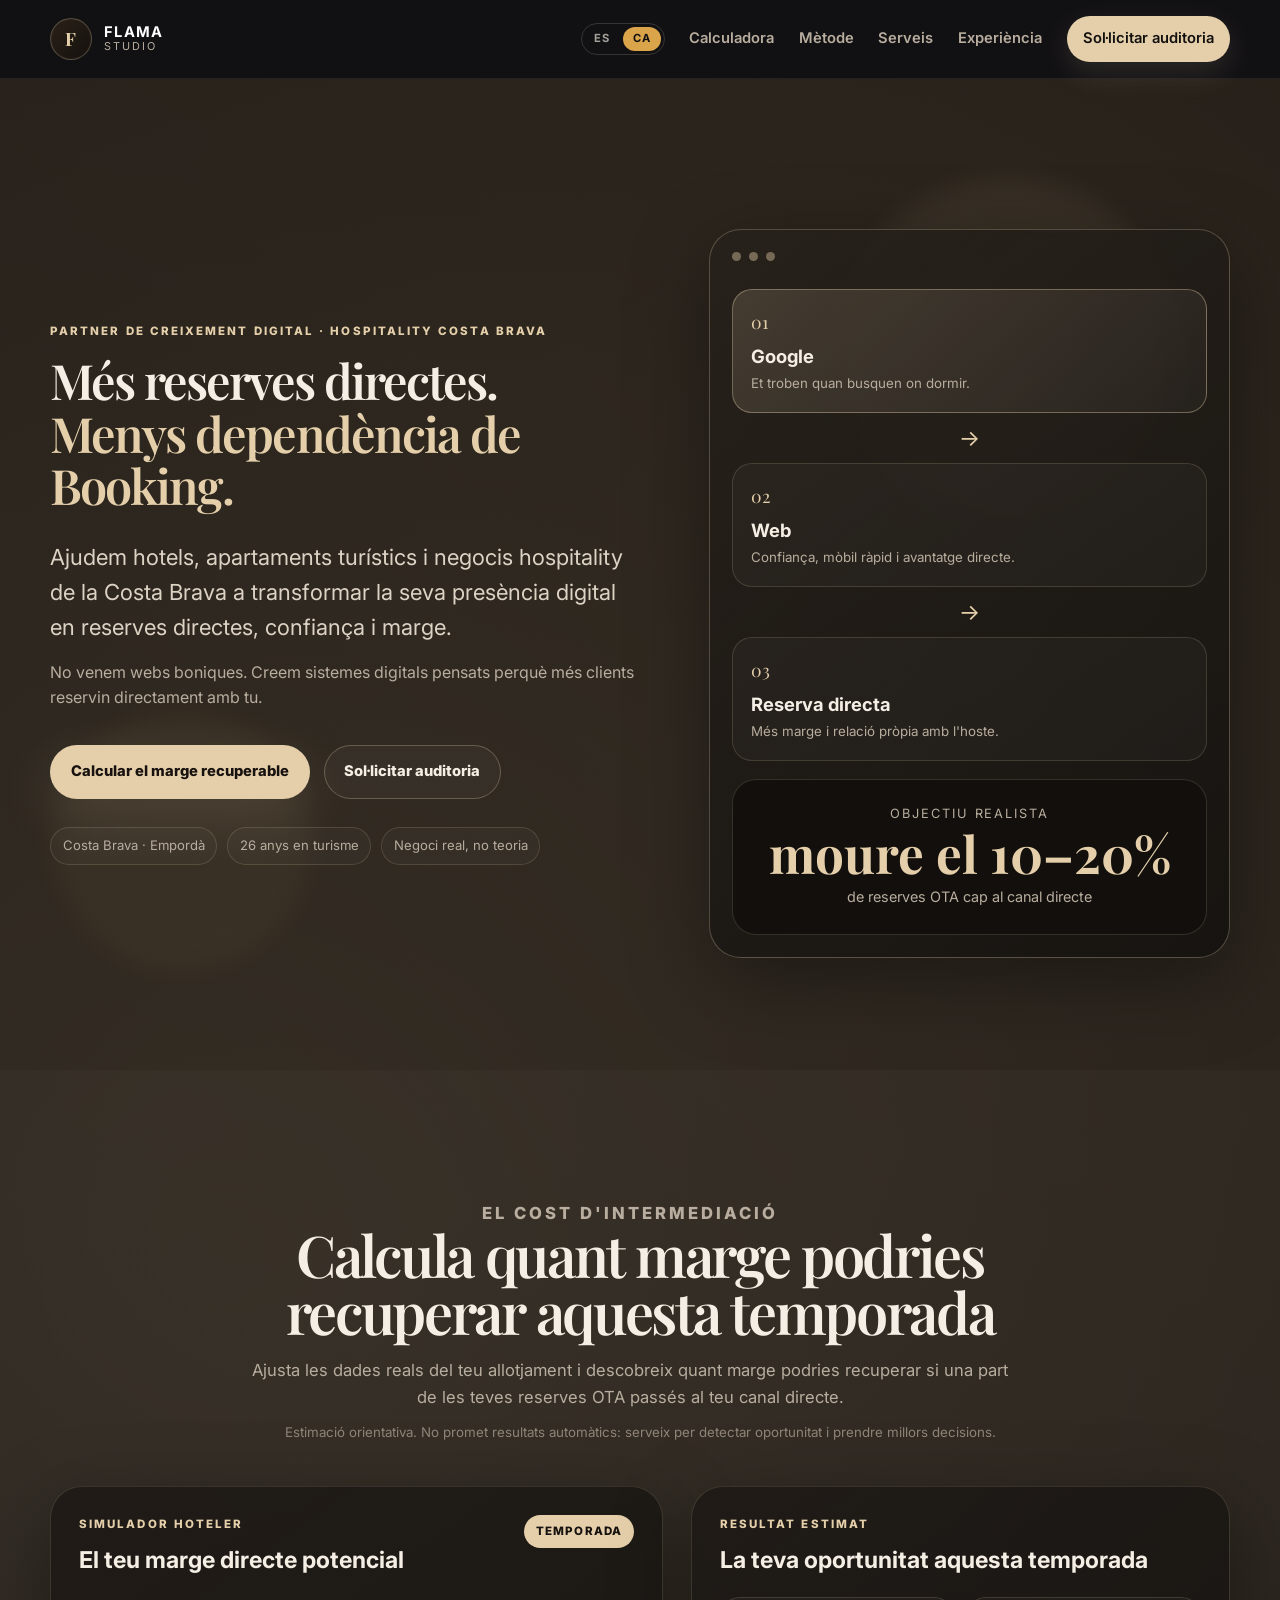
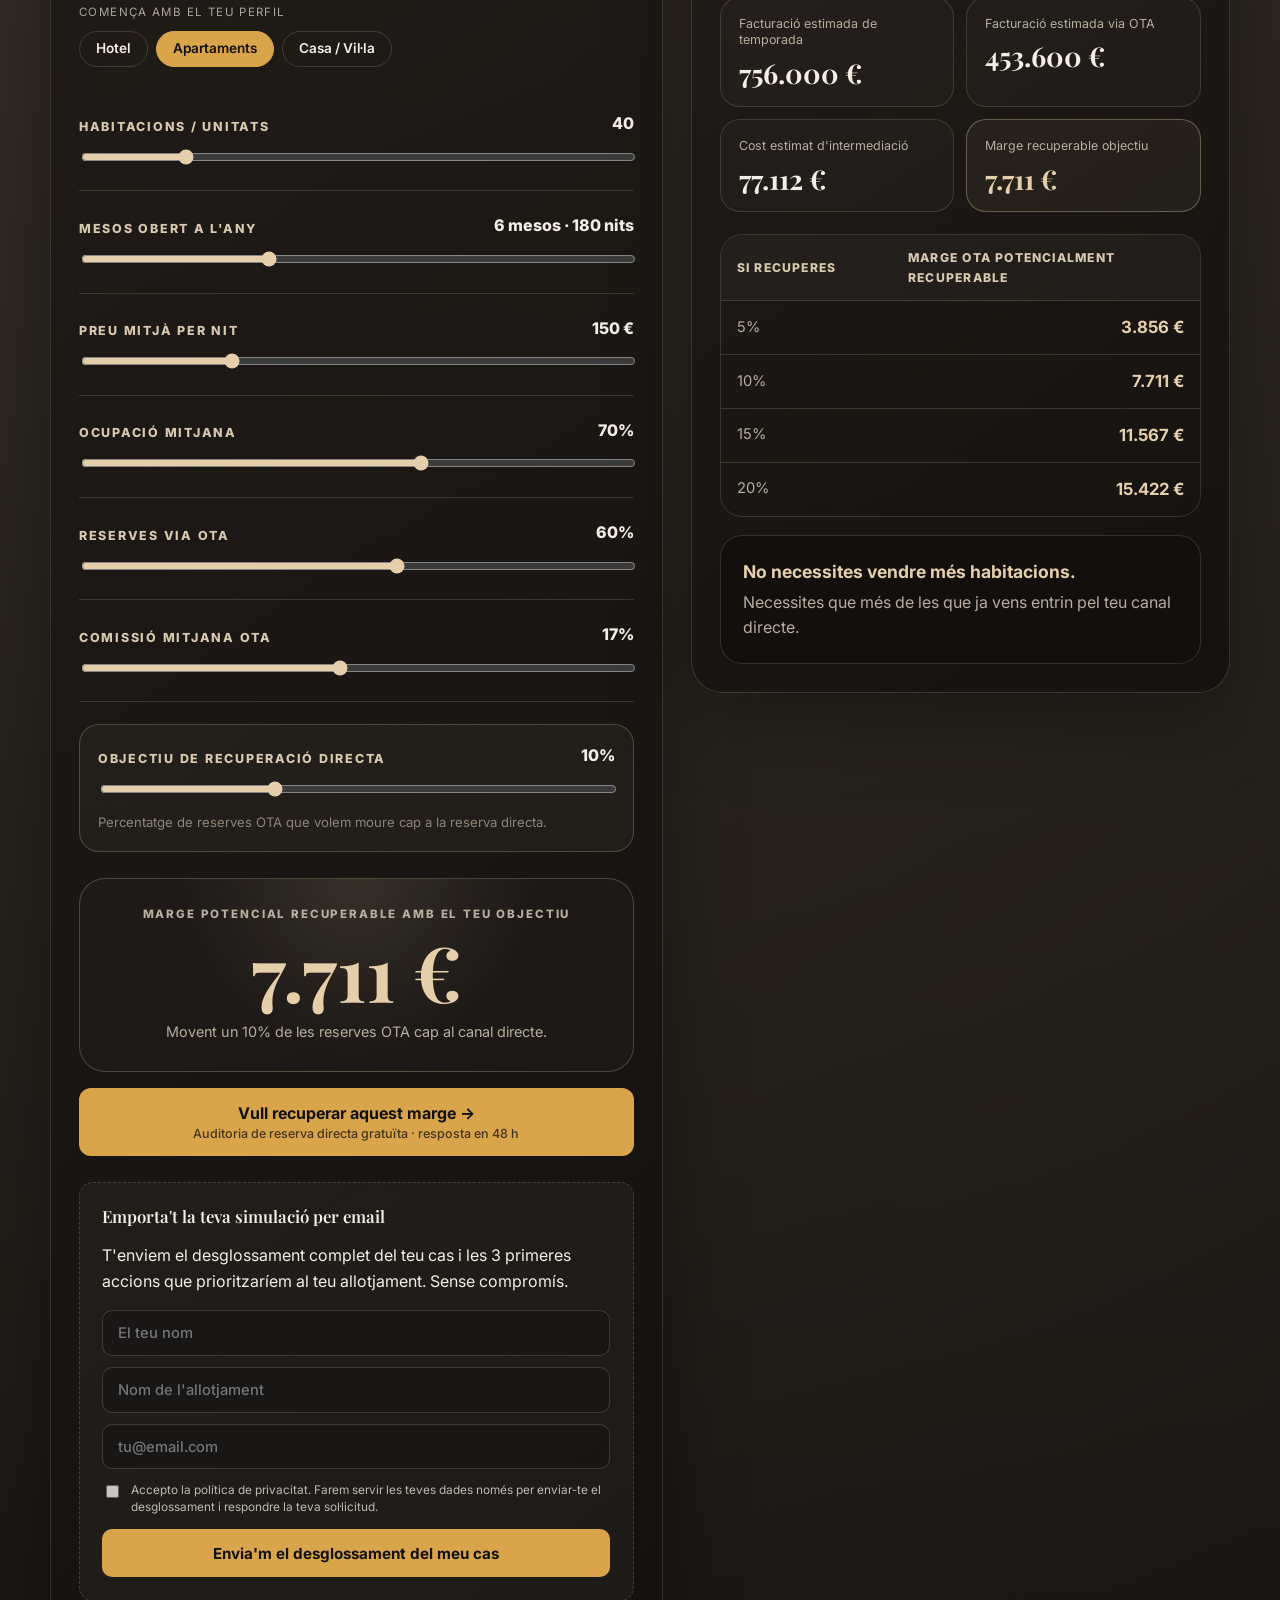
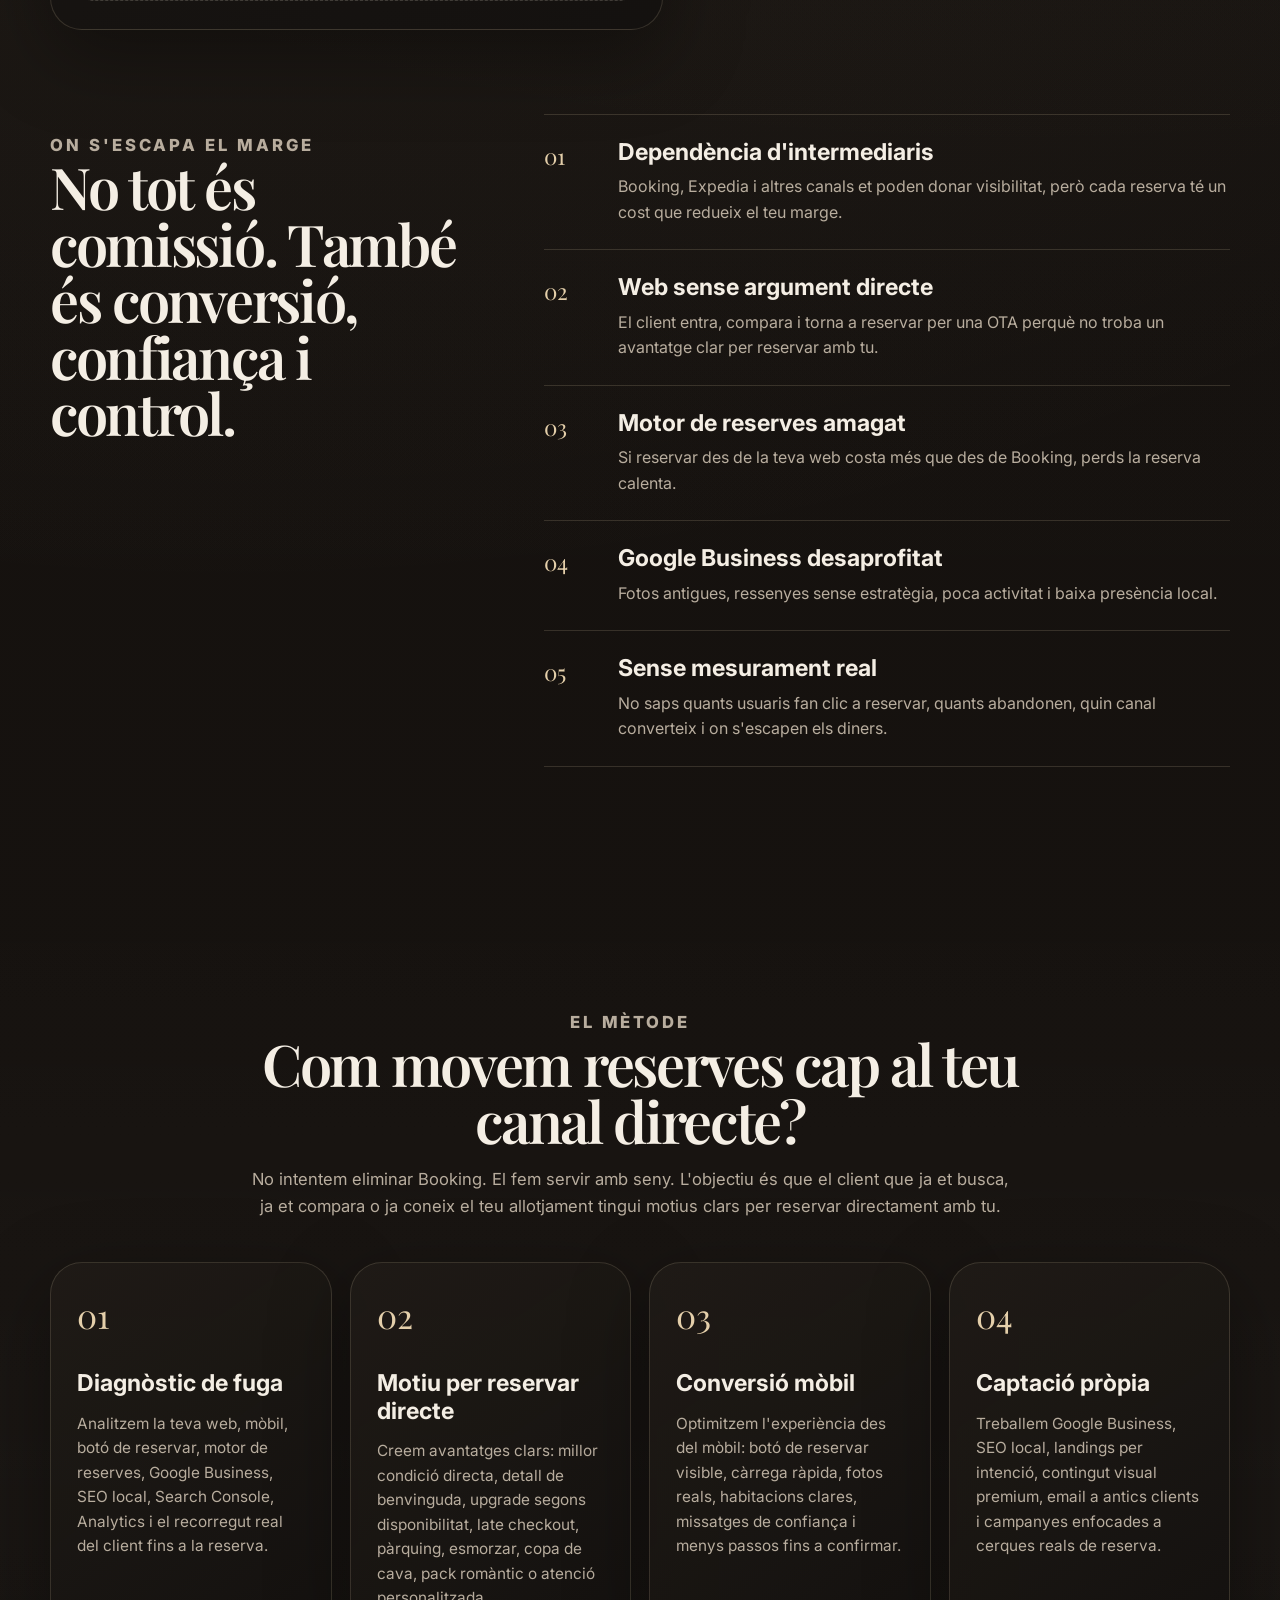
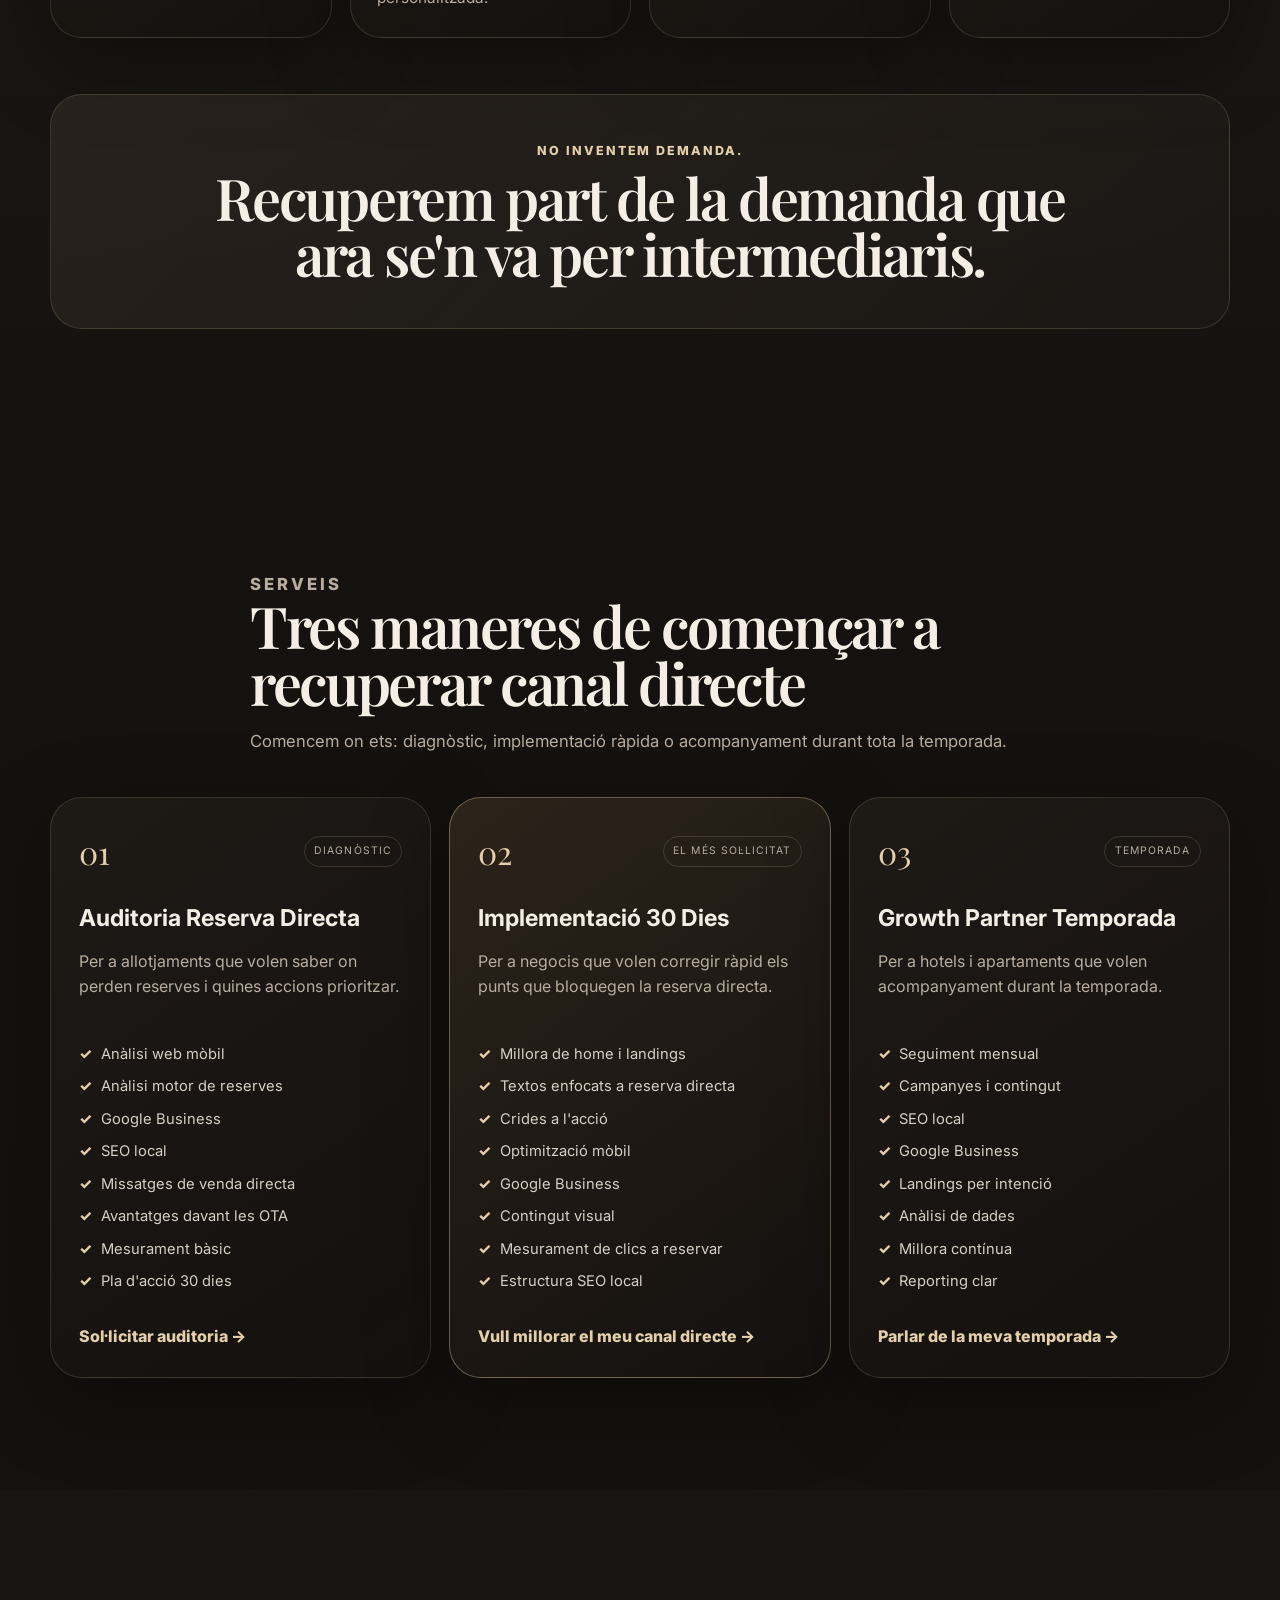
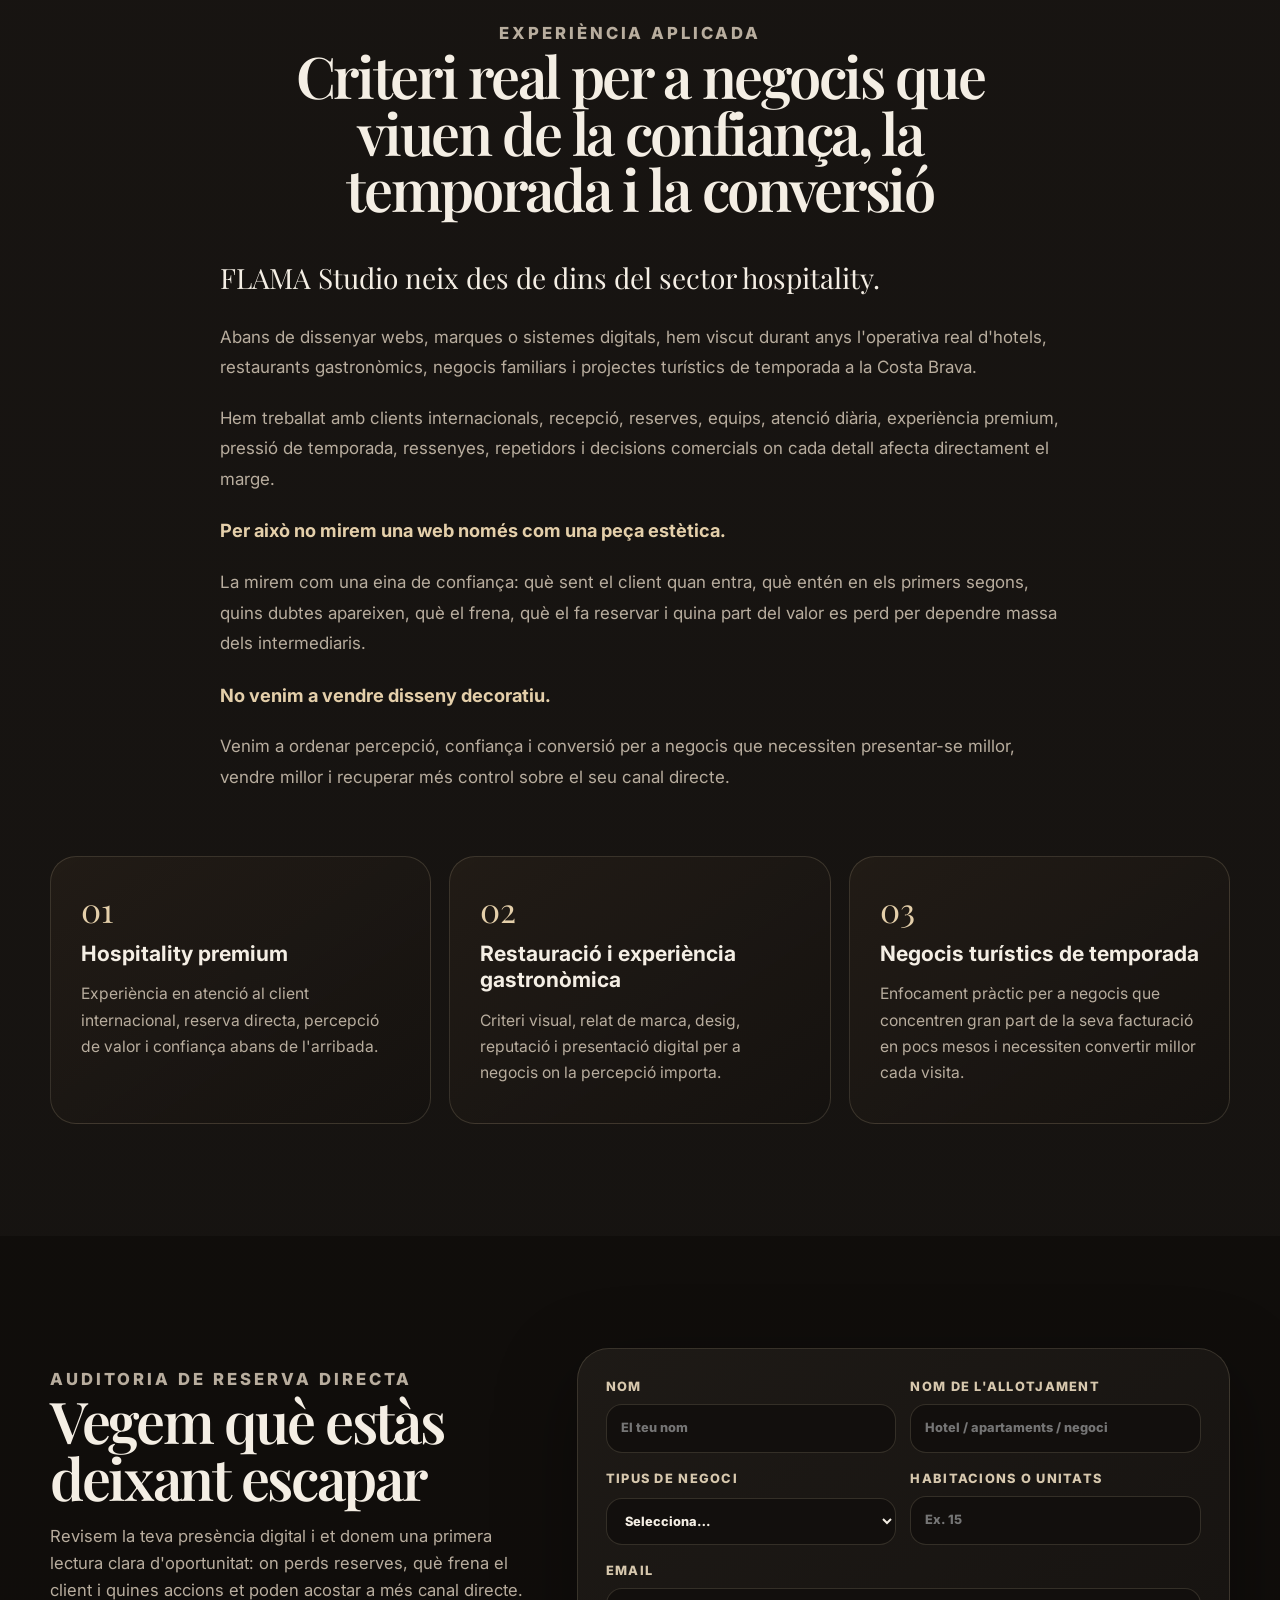
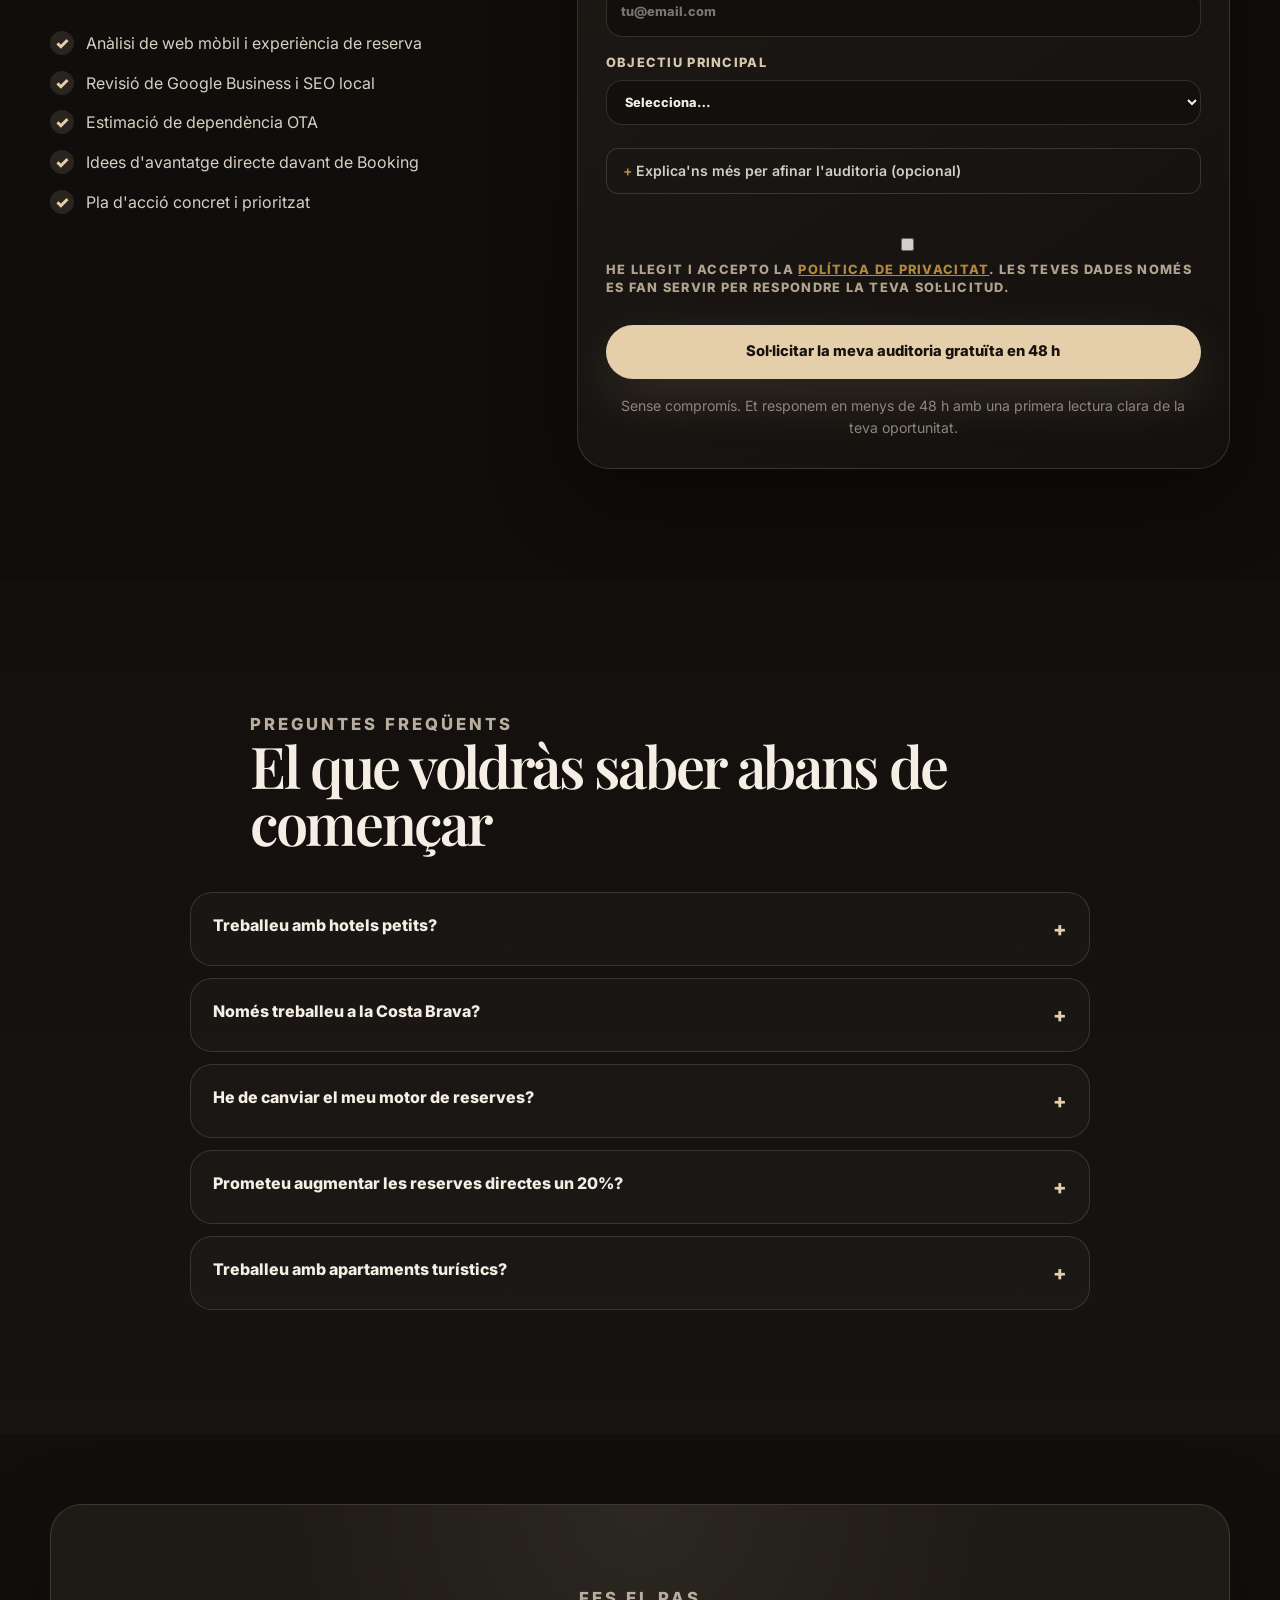
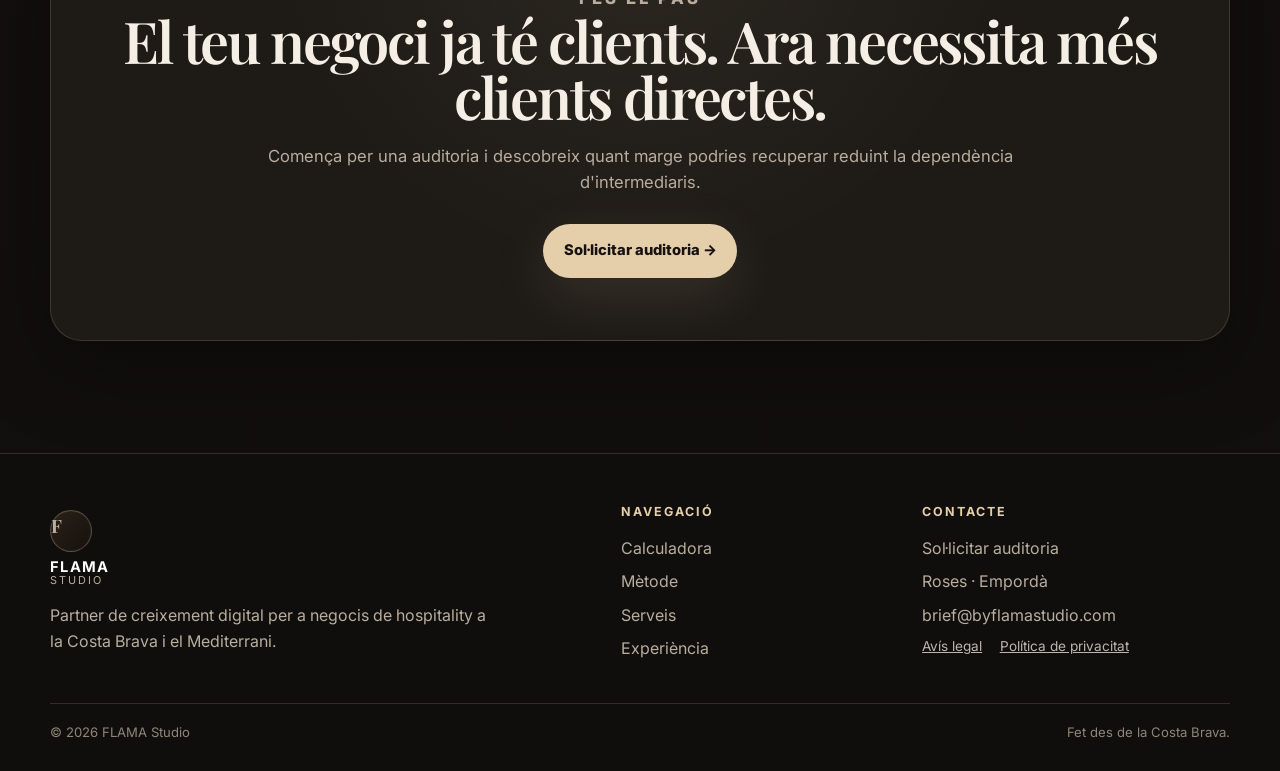
==== commit e21b4c4e: "Fusionar narrativa: eliminar 'Quiénes somos' y quitar placeholders legales visibles - Eliminar secci" ====
--- a/ca.html
+++ b/ca.html
@@ -134,9 +134,6 @@
     .fcro-legal-links button{border:0;background:none;padding:0;color:inherit;opacity:.75;font:inherit;font-size:.85rem;cursor:pointer;text-decoration:underline}
     .fcro-legal-links button:hover{opacity:1}
 
-    /* --- Marca "PENDIENTE de completar" en los textos legales (quítala al rellenar) --- */
-    .fcro-pendiente{background:#ffe680;color:#5a4500;padding:.05em .3em;border-radius:4px;font-weight:700}
-
     /* --- FIX escritorio: titular del hero desproporcionado --- */
     .hero-copy h1{
       font-size:clamp(2.5rem, 3.8vw, 3.9rem) !important;
@@ -182,40 +179,6 @@
       backdrop-filter:blur(10px);
       -webkit-backdrop-filter:blur(10px);
       border-bottom:1px solid rgba(244,236,221,.08);
-    }
-
-    /* --- Firma del fundador y stat Michelin --- */
-    .founder-sign{font-style:italic;opacity:.78;margin-top:.6rem !important;font-size:.95rem}
-    .authority-stats strong{font-feature-settings:"tnum"}
-    .authority-stats div:nth-child(2) strong{color:#d9a44a;font-size:2.4em;line-height:1}
-
-    /* --- Foto del fundador: rectangular vertical en lugar de círculo --- */
-    .founder-photo{
-      display:block !important;
-      width:100% !important;
-      max-width:420px;
-      aspect-ratio:4/5;
-      min-height:auto !important;
-      border-radius:18px !important;
-      overflow:hidden;
-      background:radial-gradient(circle at 50% 30%,rgba(228,207,170,.20),transparent 48%),linear-gradient(145deg,#2b241e,#120f0d);
-      padding:0 !important;
-      position:relative;
-      color:transparent;
-      font-size:0 !important;
-    }
-    .founder-photo:before{
-      content:"";position:absolute;inset:18px;border:1px solid rgba(228,207,170,.22);border-radius:14px;pointer-events:none;
-    }
-    .founder-photo img{
-      width:100%;
-      height:100%;
-      object-fit:cover;
-      object-position:center 22%;
-      display:block;
-    }
-    @media (max-width:768px){
-      .founder-photo{max-width:100%;aspect-ratio:4/5}
     }
 
     @media (prefers-reduced-motion:reduce){
@@ -667,26 +630,6 @@
       </div>
     </section>
 
-    <!-- AUTHORITY -->
-    <section class="section-pad authority-section" id="quienes-somos">
-      <div class="container authority-grid">
-        <div class="founder-card reveal">
-          <div class="founder-photo" role="img" aria-label="Detall hospitality de la Costa Brava"></div>
-          <div>
-            <p class="eyebrow">Qui som</p>
-            <h2>Venim del hospitality real</h2>
-          </div>
-        </div>
-
-        <div class="authority-copy reveal delay-1">
-          <p>FLAMA Studio neix de més de dues dècades dins del turisme, l'atenció al client i la gestió de negocis de temporada a la Costa Brava.</p>
-          <p>Hem viscut el sector des de dins: recepció, operativa diària, tracte amb client internacional, coordinació d'equips, experiència premium, restauració gastronòmica, negocis familiars i temporades on cada reserva, cada ressenya i cada detall compten.</p>
-          <p>Per això no dissenyem des de fora. Dissenyem pensant en el que realment passa quan un client compara, dubta, reserva, arriba, pregunta, valora i decideix si torna.</p>
-          <p>La nostra feina uneix criteri visual, estratègia digital i experiència operativa per ajudar negocis hospitality a construir més confiança, més canal propi i una presència digital més rendible.</p>
-        </div>
-      </div>
-    </section>
-
     <!-- CONTACT -->
     <section class="section-pad contact-section" id="contacto">
       <div class="container contact-grid">
@@ -905,8 +848,7 @@
     <div class="fcro-dialog-inner">
       <button type="button" class="fcro-close" aria-label="Tanca">✕</button>
       <h2>Avís legal</h2>
-      <p><strong>Titular del lloc web:</strong> FLAMA Studio — <span class="fcro-pendiente">[NOM I COGNOMS — completar]</span>.</p>
-      <p><strong>NIF:</strong> <span class="fcro-pendiente">[NIF — completar]</span>.</p>
+      <p><strong>Titular del lloc web:</strong> FLAMA Studio.</p>
       <p><strong>Domicili:</strong> Roses (Girona), Espanya.</p>
       <p><strong>Email de contacte:</strong> brief@byflamastudio.com.</p>
       <h3>Objecte</h3>
@@ -925,7 +867,7 @@
       <button type="button" class="fcro-close" aria-label="Tanca">✕</button>
       <h2>Política de privacitat</h2>
       <h3>Responsable del tractament</h3>
-      <p>FLAMA Studio — <span class="fcro-pendiente">[NOM I COGNOMS — completar]</span>, Roses (Girona). Email: brief@byflamastudio.com.</p>
+      <p>FLAMA Studio, Roses (Girona). Email: brief@byflamastudio.com.</p>
       <h3>Dades que recollim</h3>
       <p>Les que ens facilites voluntàriament a través dels formularis: nom, nom de l'allotjament, email i la informació que decideixis compartir sobre el teu negoci.</p>
       <h3>Finalitat</h3>
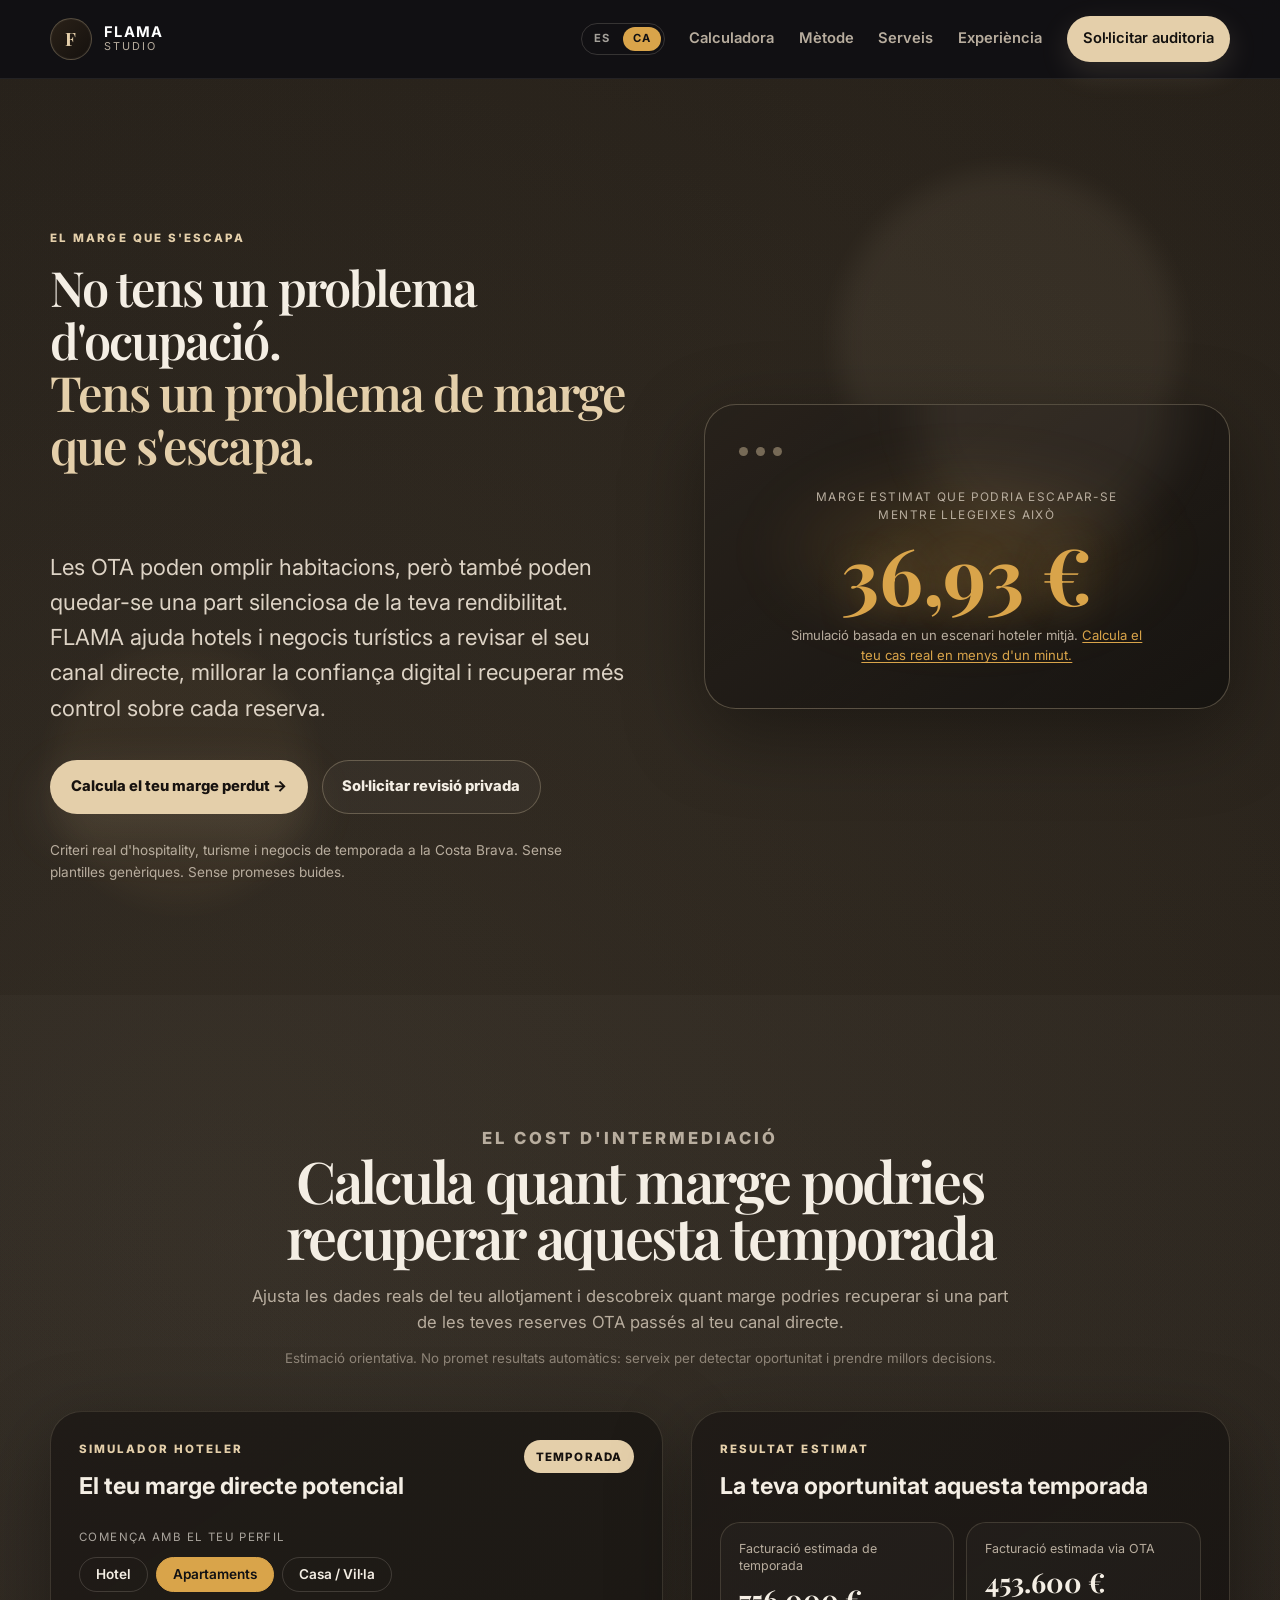
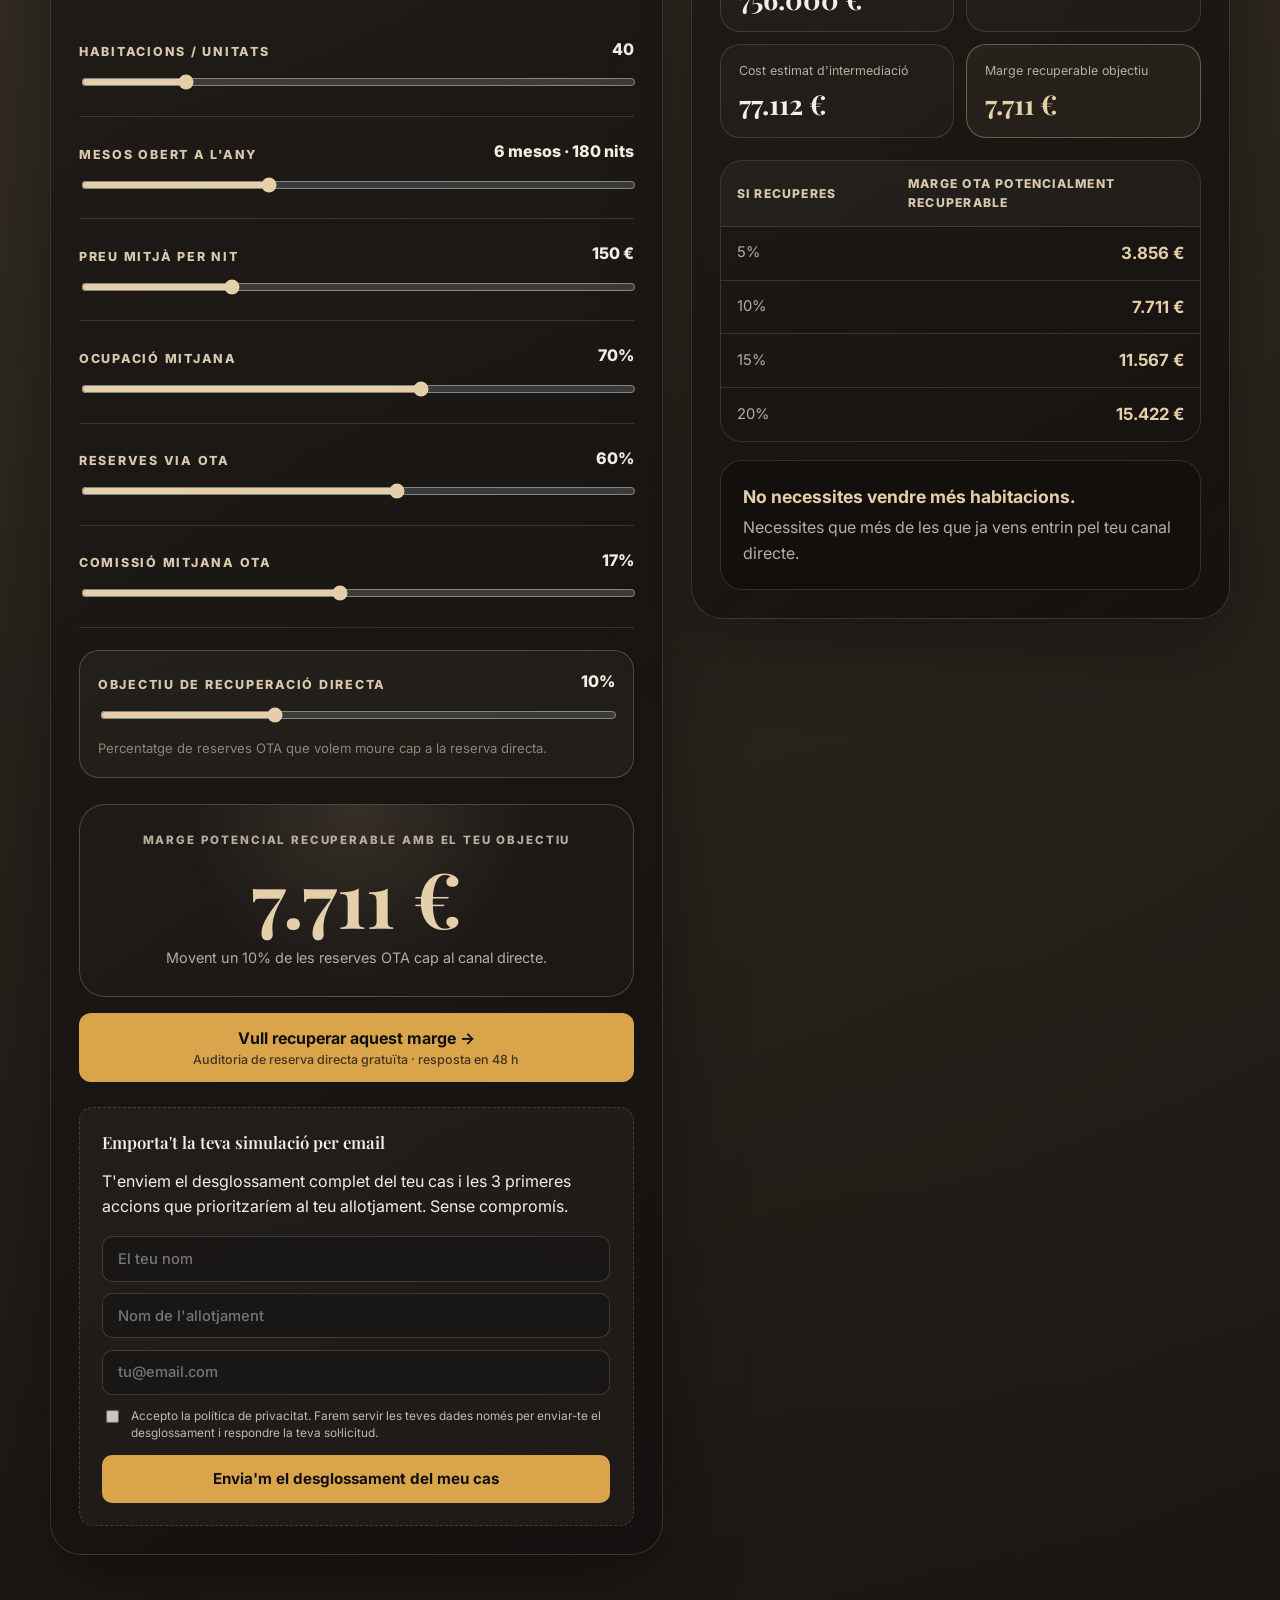
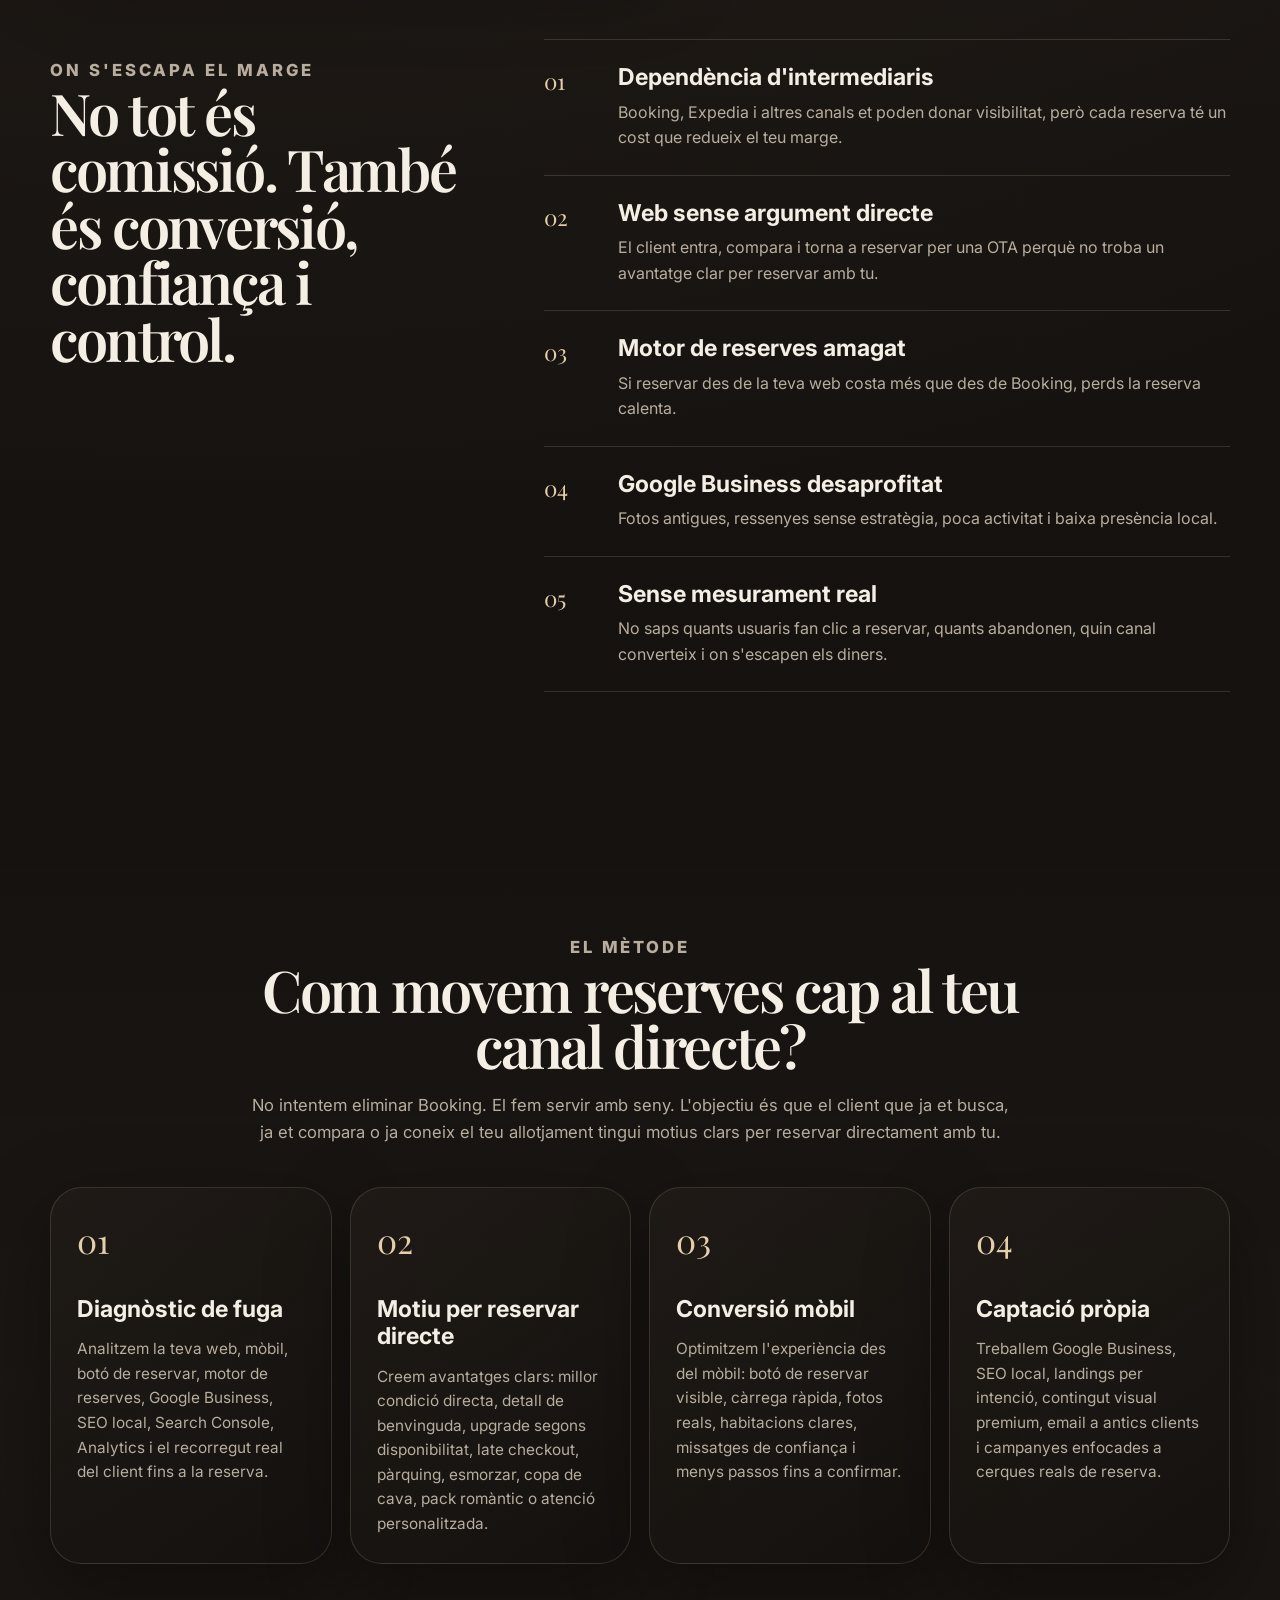
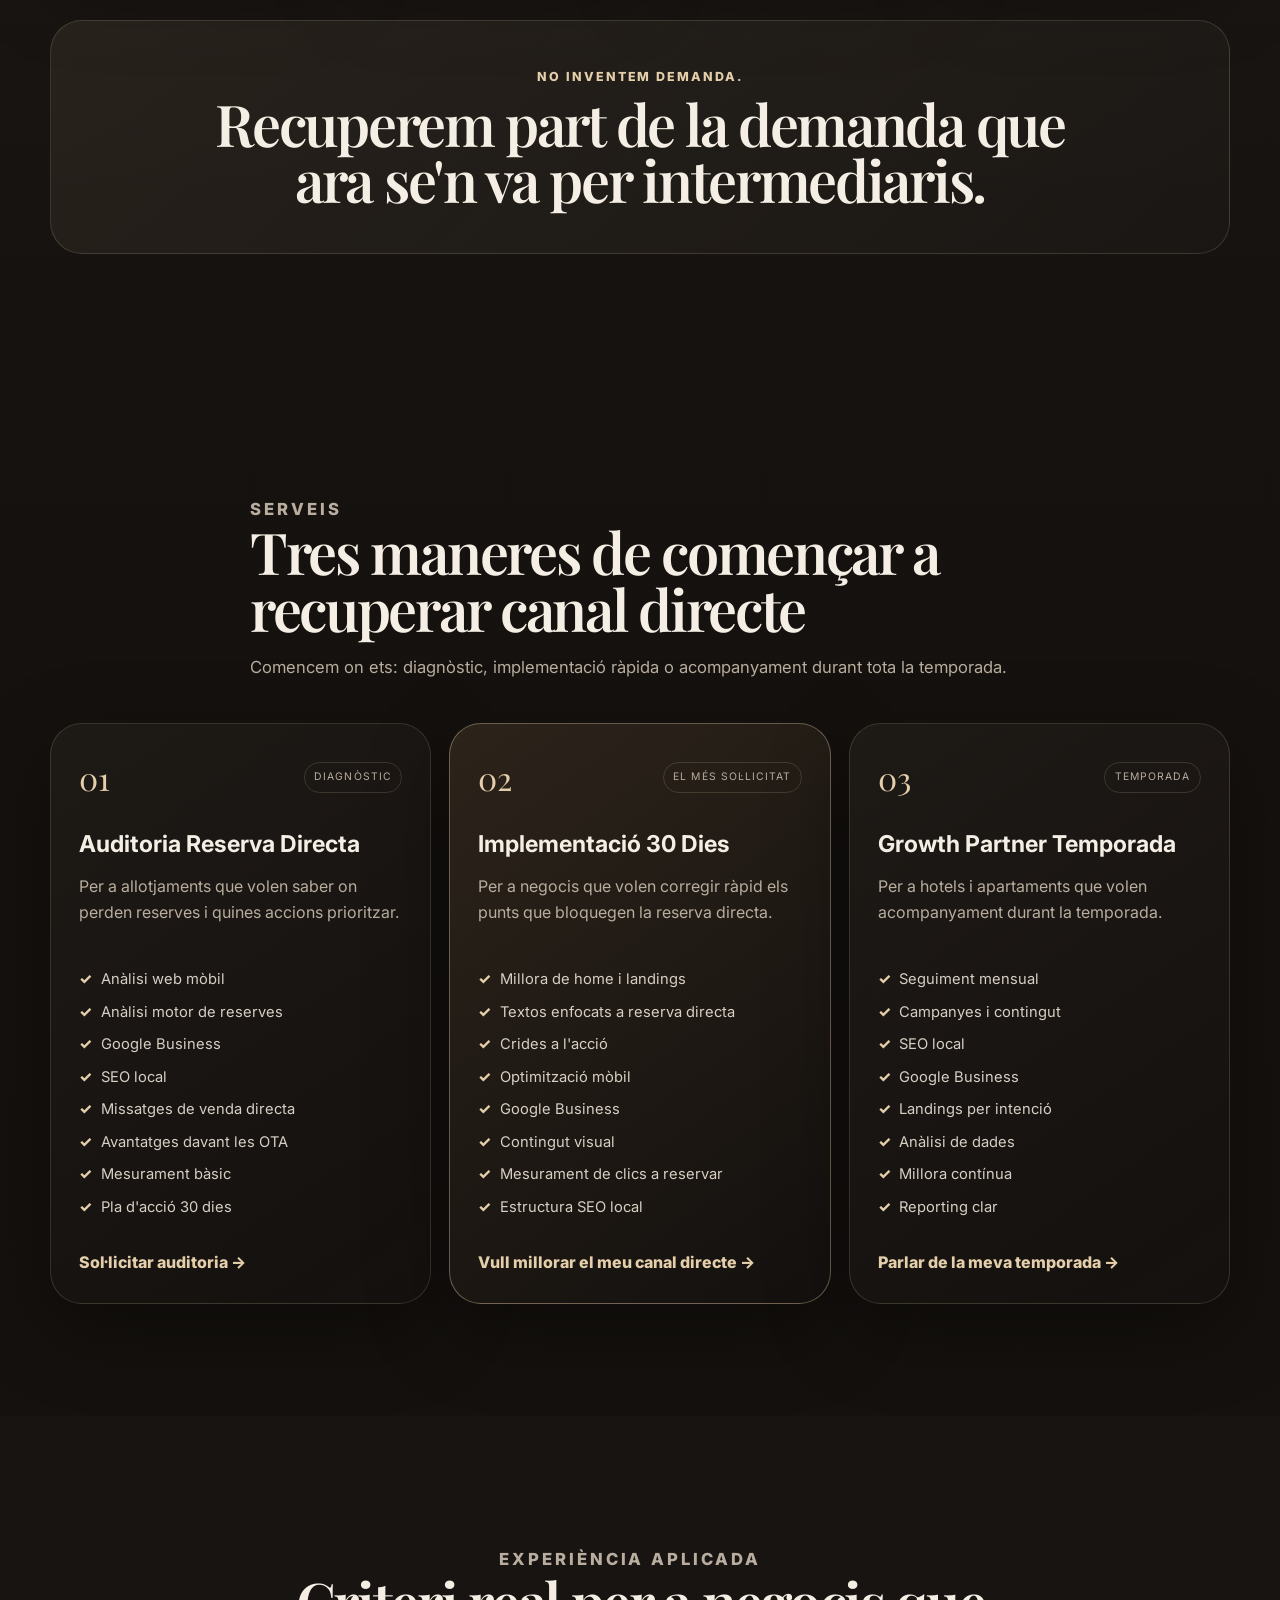
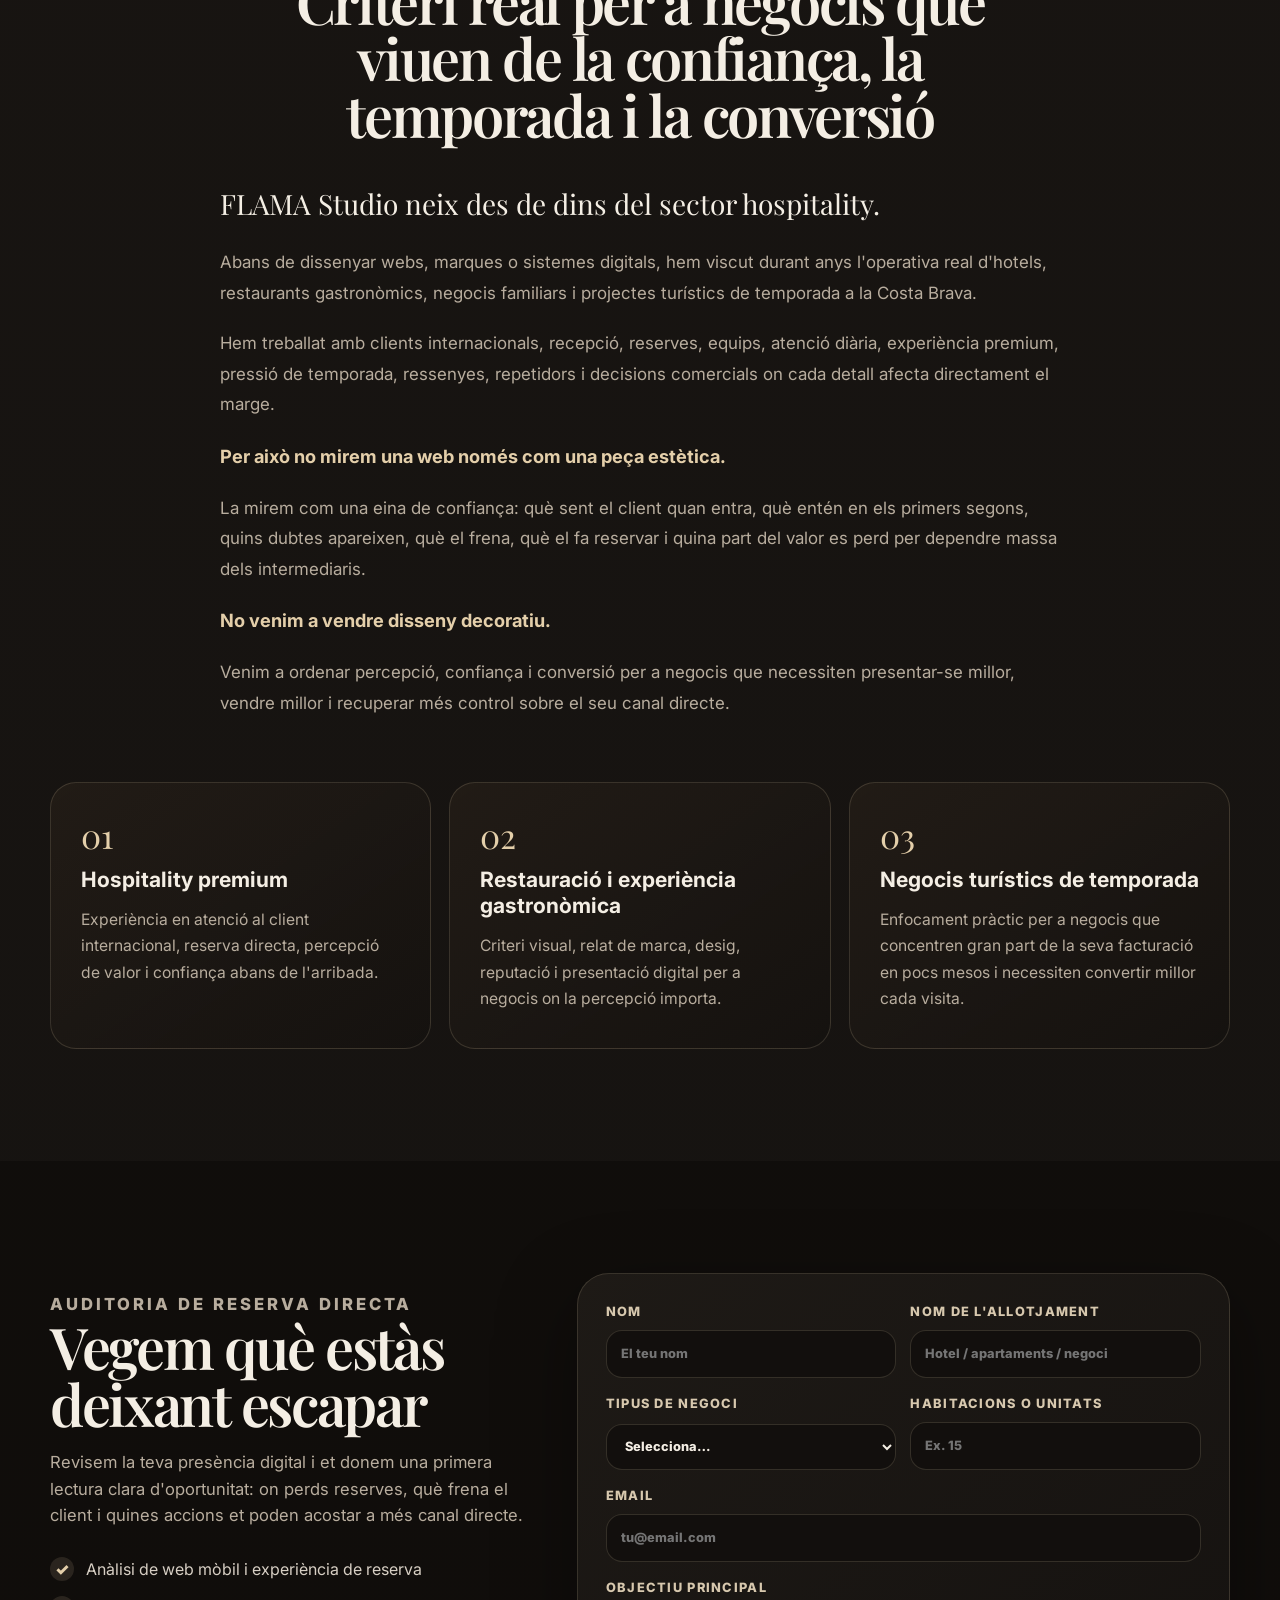
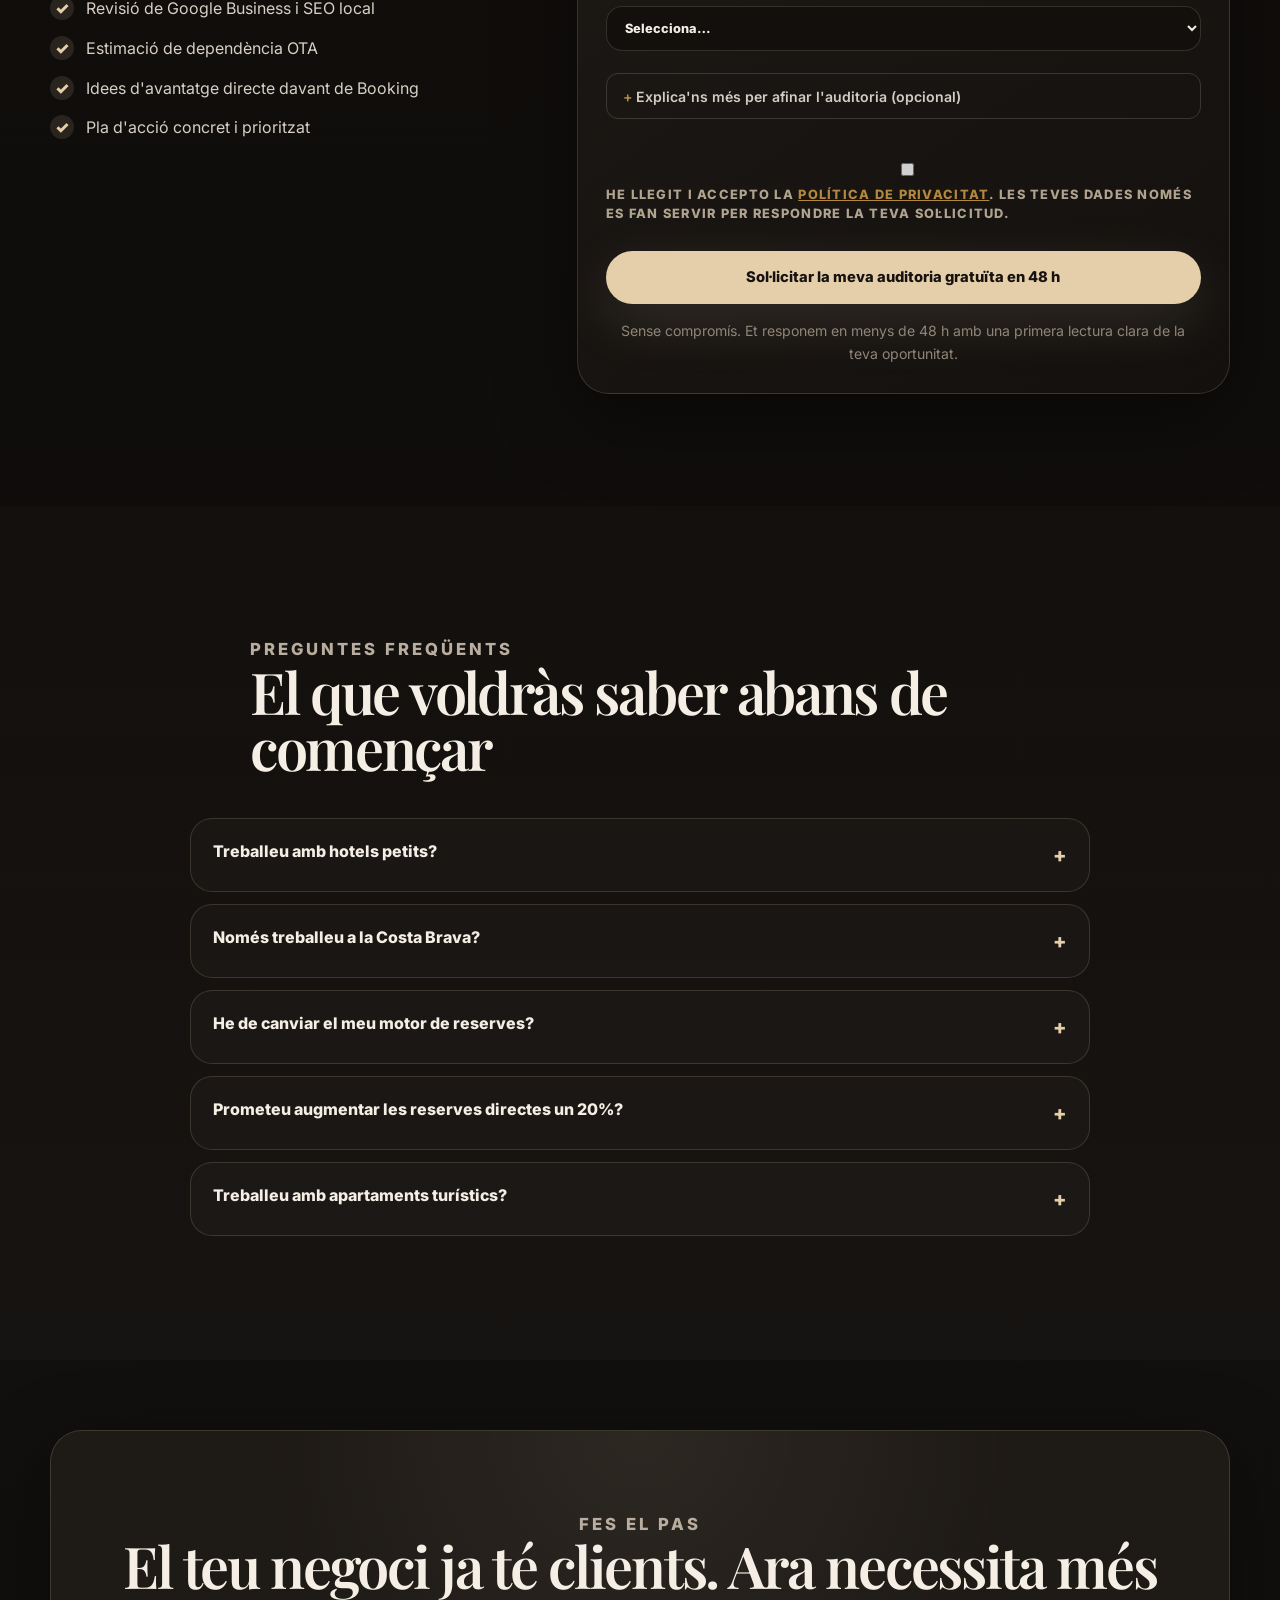
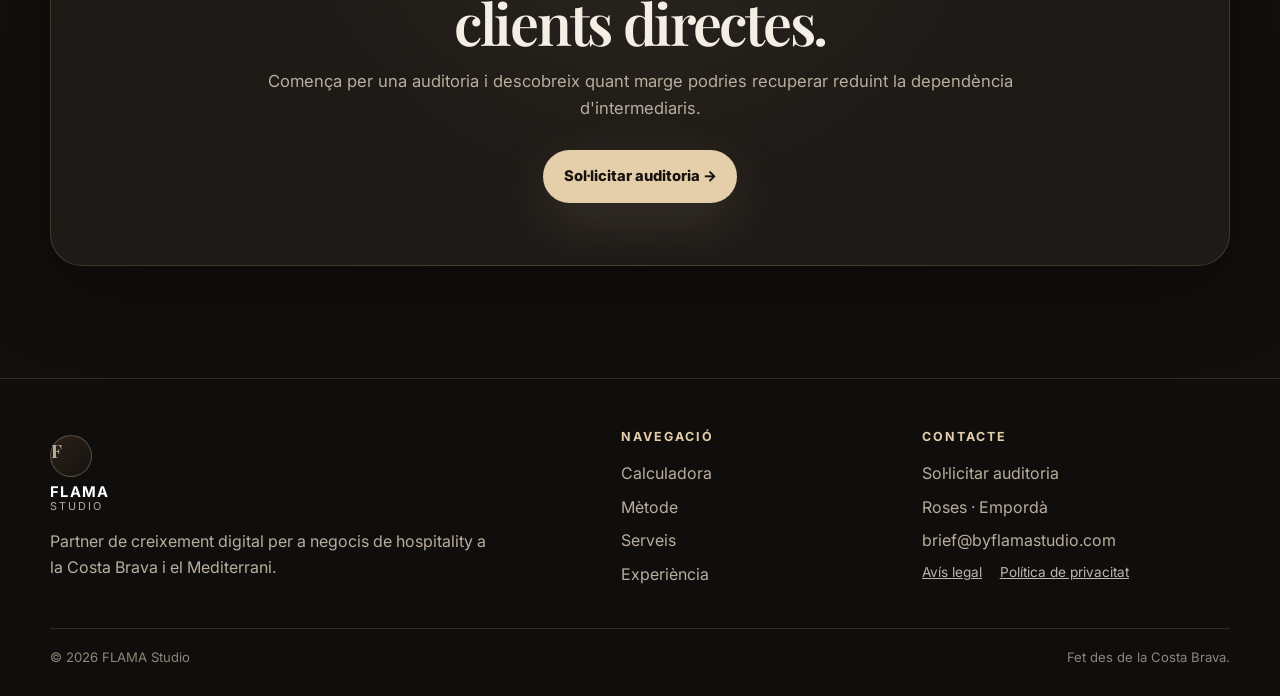
==== commit cb54b2aa: "Rediseñar hero: concepto "El margen que se escapa" con contador animado - Nuevo hero a 2 columnas (h" ====
--- a/ca.html
+++ b/ca.html
@@ -51,7 +51,6 @@
       --fcro-cream:#f4ecdd;
       --fcro-amber:#d9a44a;
       --fcro-amber-dark:#b9852f;
-      --fcro-wa:#1fab55;
       --fcro-line:rgba(244,236,221,.16);
     }
 
@@ -90,17 +89,6 @@
     .fcro-leadbox.sent .fcro-lead-form{display:none}
     .fcro-leadbox.sent .fcro-lead-ok{display:block}
 
-    /* --- Enlaces WhatsApp en servicios --- */
-    .fcro-wa-link{display:inline-flex;align-items:center;gap:.45rem;margin-top:.55rem;font:600 .9rem 'Inter',sans-serif;color:var(--fcro-wa);text-decoration:none}
-    .fcro-wa-link:hover{text-decoration:underline}
-    .fcro-wa-link svg{flex:none}
-
-    /* --- Botón flotante WhatsApp --- */
-    .fcro-float{position:fixed;right:18px;bottom:18px;z-index:90;width:58px;height:58px;border-radius:50%;background:var(--fcro-wa);display:flex;align-items:center;justify-content:center;box-shadow:0 8px 24px rgba(0,0,0,.35);transition:transform .2s ease}
-    .fcro-float:hover{transform:scale(1.07)}
-    .fcro-float svg{width:30px;height:30px}
-    @media (max-width:768px){.fcro-float{bottom:78px;right:14px;width:54px;height:54px}}
-
     /* --- Barra fija inferior (solo móvil) --- */
     .fcro-sticky{display:none}
     @media (max-width:768px){
@@ -108,7 +96,6 @@
       .fcro-sticky.hidden{transform:translateY(110%)}
       .fcro-sticky a{flex:1;text-align:center;padding:.85rem .5rem;border-radius:10px;font:700 .92rem 'Inter',sans-serif;text-decoration:none}
       .fcro-sticky .fcro-sticky-main{background:var(--fcro-amber);color:var(--fcro-ink)}
-      .fcro-sticky .fcro-sticky-wa{background:var(--fcro-wa);color:#fff;flex:0 0 auto;display:flex;align-items:center;justify-content:center;padding:.85rem .95rem}
       body{padding-bottom:64px}
     }
 
@@ -164,6 +151,44 @@
     @media (max-width:1080px){.exp-grid{grid-template-columns:1fr 1fr}}
     @media (max-width:760px){.exp-grid{grid-template-columns:1fr}.exp-card{padding:28px 24px}}
 
+    /* --- HERO "El margen que se escapa": layout de 3 bloques + contador --- */
+    .hero-grid--counter{
+      grid-template-columns:minmax(0,1.05fr) minmax(330px,.95fr);
+      grid-template-areas:"head counter" "body counter";
+      align-items:start;
+    }
+    .hero-grid--counter .hero-head{grid-area:head;align-self:start}
+    .hero-grid--counter .hero-body{grid-area:body;align-self:start;margin-top:6px}
+    .hero-grid--counter .ota-counter-card{grid-area:counter;align-self:center}
+    .hero-body .hero-lead{margin-top:0}
+    .hero-microcopy{margin:26px 0 0;color:var(--muted);font-size:.85rem;line-height:1.6;max-width:560px}
+
+    /* --- Tarjeta del contador (estética fuego/dorado cálido FLAMA) --- */
+    .ota-counter-card{
+      padding:42px 34px;text-align:center;display:flex;flex-direction:column;justify-content:center;
+    }
+    .ota-counter-card:after{
+      content:"";position:absolute;left:50%;top:48%;width:78%;height:60%;transform:translate(-50%,-50%);
+      background:radial-gradient(ellipse at center,rgba(217,164,74,.24),rgba(217,164,74,.06) 55%,transparent 72%);
+      filter:blur(26px);z-index:0;pointer-events:none;
+    }
+    .ota-counter-card>*{position:relative;z-index:1}
+    .ota-counter-label{margin:4px auto 0;max-width:340px;color:var(--muted);font-size:.74rem;letter-spacing:.12em;text-transform:uppercase;line-height:1.55}
+    .ota-counter{
+      font-family:"Playfair Display",serif;font-weight:700;line-height:1.04;margin:.55rem 0;
+      font-size:clamp(2.9rem,7.4vw,4.9rem);font-variant-numeric:tabular-nums;
+      color:var(--fcro-amber);
+      text-shadow:0 0 38px rgba(217,164,74,.30);
+      overflow-wrap:anywhere;
+    }
+    .ota-counter-note{margin:.1rem auto 0;max-width:360px;color:var(--muted);font-size:.82rem;line-height:1.55}
+    .ota-counter-note a{color:var(--fcro-amber);text-decoration:underline;text-underline-offset:2px}
+    @media (max-width:1080px){
+      .hero-grid--counter{grid-template-columns:1fr;grid-template-areas:"head" "counter" "body"}
+      .hero-grid--counter .ota-counter-card{align-self:stretch;margin:6px 0}
+      .hero-grid--counter .hero-body{margin-top:0}
+    }
+
     /* --- FIX iPhone: evitar zoom automático al tocar campos del formulario --- */
     @media (max-width:768px){
       input[type=text],input[type=email],input[type=tel],input[type=url],
@@ -182,7 +207,7 @@
     }
 
     @media (prefers-reduced-motion:reduce){
-      .fcro-float,.fcro-sticky,.fcro-chip,.fcro-calc-cta{transition:none}
+      .fcro-sticky,.fcro-chip,.fcro-calc-cta{transition:none}
     }
   </style>
 
@@ -245,53 +270,28 @@
       <div class="ambient ambient-one"></div>
       <div class="ambient ambient-two"></div>
 
-      <div class="container hero-grid">
-        <div class="hero-copy reveal">
-          <p class="eyebrow">Partner de creixement digital · Hospitality Costa Brava</p>
-          <h1>Més reserves directes.<br><span>Menys dependència de Booking.</span></h1>
-          <p class="hero-lead">Ajudem hotels, apartaments turístics i negocis hospitality de la Costa Brava a transformar la seva presència digital en reserves directes, confiança i marge.</p>
-          <p class="hero-sub">No venem webs boniques. Creem sistemes digitals pensats perquè més clients reservin directament amb tu.</p>
-
-          <div class="hero-actions">
-            <a class="btn btn-primary" href="#calculadora">Calcular el marge recuperable</a>
-            <a class="btn btn-secondary" href="#contacto">Sol·licitar auditoria</a>
-          </div>
-
-          <div class="trust-row" aria-label="Credencials FLAMA Studio">
-            <span>Costa Brava · Empordà</span>
-            <span>26 anys en turisme</span>
-            <span>Negoci real, no teoria</span>
-          </div>
+      <div class="container hero-grid hero-grid--counter">
+        <div class="hero-head hero-copy reveal">
+          <p class="eyebrow">El marge que s'escapa</p>
+          <h1>No tens un problema d'ocupació.<br><span>Tens un problema de marge que s'escapa.</span></h1>
         </div>
 
-        <div class="hero-panel reveal delay-1" aria-label="Sistema de reserva directa">
+        <aside class="hero-panel ota-counter-card reveal delay-1" aria-label="Simulació: marge que podria escapar-se per dependència d'intermediaris">
           <div class="panel-top">
             <span class="dot"></span><span class="dot"></span><span class="dot"></span>
           </div>
-          <div class="booking-flow">
-            <div class="flow-card active">
-              <span>01</span>
-              <strong>Google</strong>
-              <small>Et troben quan busquen on dormir.</small>
-            </div>
-            <div class="flow-arrow">→</div>
-            <div class="flow-card">
-              <span>02</span>
-              <strong>Web</strong>
-              <small>Confiança, mòbil ràpid i avantatge directe.</small>
-            </div>
-            <div class="flow-arrow">→</div>
-            <div class="flow-card">
-              <span>03</span>
-              <strong>Reserva directa</strong>
-              <small>Més marge i relació pròpia amb l'hoste.</small>
-            </div>
-          </div>
-          <div class="hero-metric">
-            <p>Objectiu realista</p>
-            <strong>moure el 10–20%</strong>
-            <span>de reserves OTA cap al canal directe</span>
-          </div>
+          <p class="ota-counter-label">Marge estimat que podria escapar-se mentre llegeixes això</p>
+          <div class="ota-counter" id="otaCounter">0 €</div>
+          <p class="ota-counter-note">Simulació basada en un escenari hoteler mitjà. <a href="#calculadora" data-gtm="cta_click" data-gtm-label="hero_counter_calc">Calcula el teu cas real en menys d'un minut.</a></p>
+        </aside>
+
+        <div class="hero-body reveal delay-1">
+          <p class="hero-lead">Les OTA poden omplir habitacions, però també poden quedar-se una part silenciosa de la teva rendibilitat. FLAMA ajuda hotels i negocis turístics a revisar el seu canal directe, millorar la confiança digital i recuperar més control sobre cada reserva.</p>
+          <div class="hero-actions">
+            <a class="btn btn-primary" href="#calculadora" data-gtm="cta_click" data-gtm-label="hero_calc">Calcula el teu marge perdut →</a>
+            <a class="btn btn-secondary" href="#contacto" data-gtm="cta_click" data-gtm-label="hero_review">Sol·licitar revisió privada</a>
+          </div>
+          <p class="hero-microcopy">Criteri real d'hospitality, turisme i negocis de temporada a la Costa Brava. Sense plantilles genèriques. Sense promeses buides.</p>
         </div>
       </div>
     </section>
@@ -1011,6 +1011,78 @@
   })();
   </script>
 
+  <!-- ===== Contador del hero · simulación visual del margen en fuga ===== -->
+  <script>
+  /* Configuración del contador (clara y fácil de ajustar).
+     IMPORTANTE: es una SIMULACIÓN orientativa basada en un escenario hotelero
+     medio, no un dato real del visitante. Cambia solo estos valores para
+     recalibrar el ritmo y el tope. */
+  const OTA_COUNTER_CONFIG = {
+    yearlyEstimatedLoss: 172000,            // € de margen/comisión anual estimado en fuga (escenario medio)
+    secondsPerYear: 365 * 24 * 60 * 60,     // referencia temporal anual
+    maxDisplayValue: 471,                    // tope visual elegante ≈ un día de ese margen (172000 / 365)
+    secondsToReachMax: 38,                    // ritmo: segundos en llegar al tope "mientras lees esto"
+    holdMs: 2800,                             // pausa de "respiración" al alcanzar el tope antes de reiniciar
+    easing: true                              // frenado suave al acercarse al tope (más creíble, menos casino)
+  };
+
+  (function(){
+    var el = document.getElementById('otaCounter');
+    if(!el) return;
+
+    var locale = (document.documentElement.lang === 'ca') ? 'ca-ES' : 'es-ES';
+    var fmt = new Intl.NumberFormat(locale, {style:'currency', currency:'EUR', minimumFractionDigits:2, maximumFractionDigits:2});
+
+    var max = OTA_COUNTER_CONFIG.maxDisplayValue;
+    var baseRate = max / OTA_COUNTER_CONFIG.secondsToReachMax; // €/seg de ritmo visible
+    var value = 0, last = null, rafId = null, holding = false;
+
+    function render(){ el.textContent = fmt.format(value); }
+
+    function step(now){
+      if(last === null) last = now;
+      var dt = (now - last) / 1000; last = now;
+      if(dt > 0.25) dt = 0.25; // evita saltos al volver de segundo plano
+
+      var factor = 1;
+      if(OTA_COUNTER_CONFIG.easing){
+        // cuanto más cerca del tope, más lento sube (curva de frenado)
+        factor = Math.max(0.10, (max - value) / max);
+      }
+      value += baseRate * dt * factor;
+
+      if(value >= max){
+        value = max; render();
+        // respira y reinicia suavemente: nunca crece hasta cifras absurdas
+        holding = true; rafId = null;
+        setTimeout(function(){
+          value = 0; last = null; holding = false;
+          if(document.visibilityState === 'visible') rafId = requestAnimationFrame(step);
+        }, OTA_COUNTER_CONFIG.holdMs);
+        return;
+      }
+      render();
+      rafId = requestAnimationFrame(step);
+    }
+
+    function start(){ if(rafId === null && !holding){ last = null; rafId = requestAnimationFrame(step); } }
+    function stop(){ if(rafId !== null){ cancelAnimationFrame(rafId); rafId = null; } }
+
+    // Pausa cuando la pestaña no está visible; reanuda sin saltos exagerados
+    document.addEventListener('visibilitychange', function(){
+      if(document.visibilityState === 'hidden') stop(); else start();
+    });
+
+    render();
+    if(window.matchMedia && window.matchMedia('(prefers-reduced-motion: reduce)').matches){
+      // Sin animación: muestra una cifra estática orientativa
+      value = Math.round(max * 0.62); render();
+    } else {
+      start();
+    }
+  })();
+  </script>
+
   <script src="script.js"></script>
 </body>
 </html>
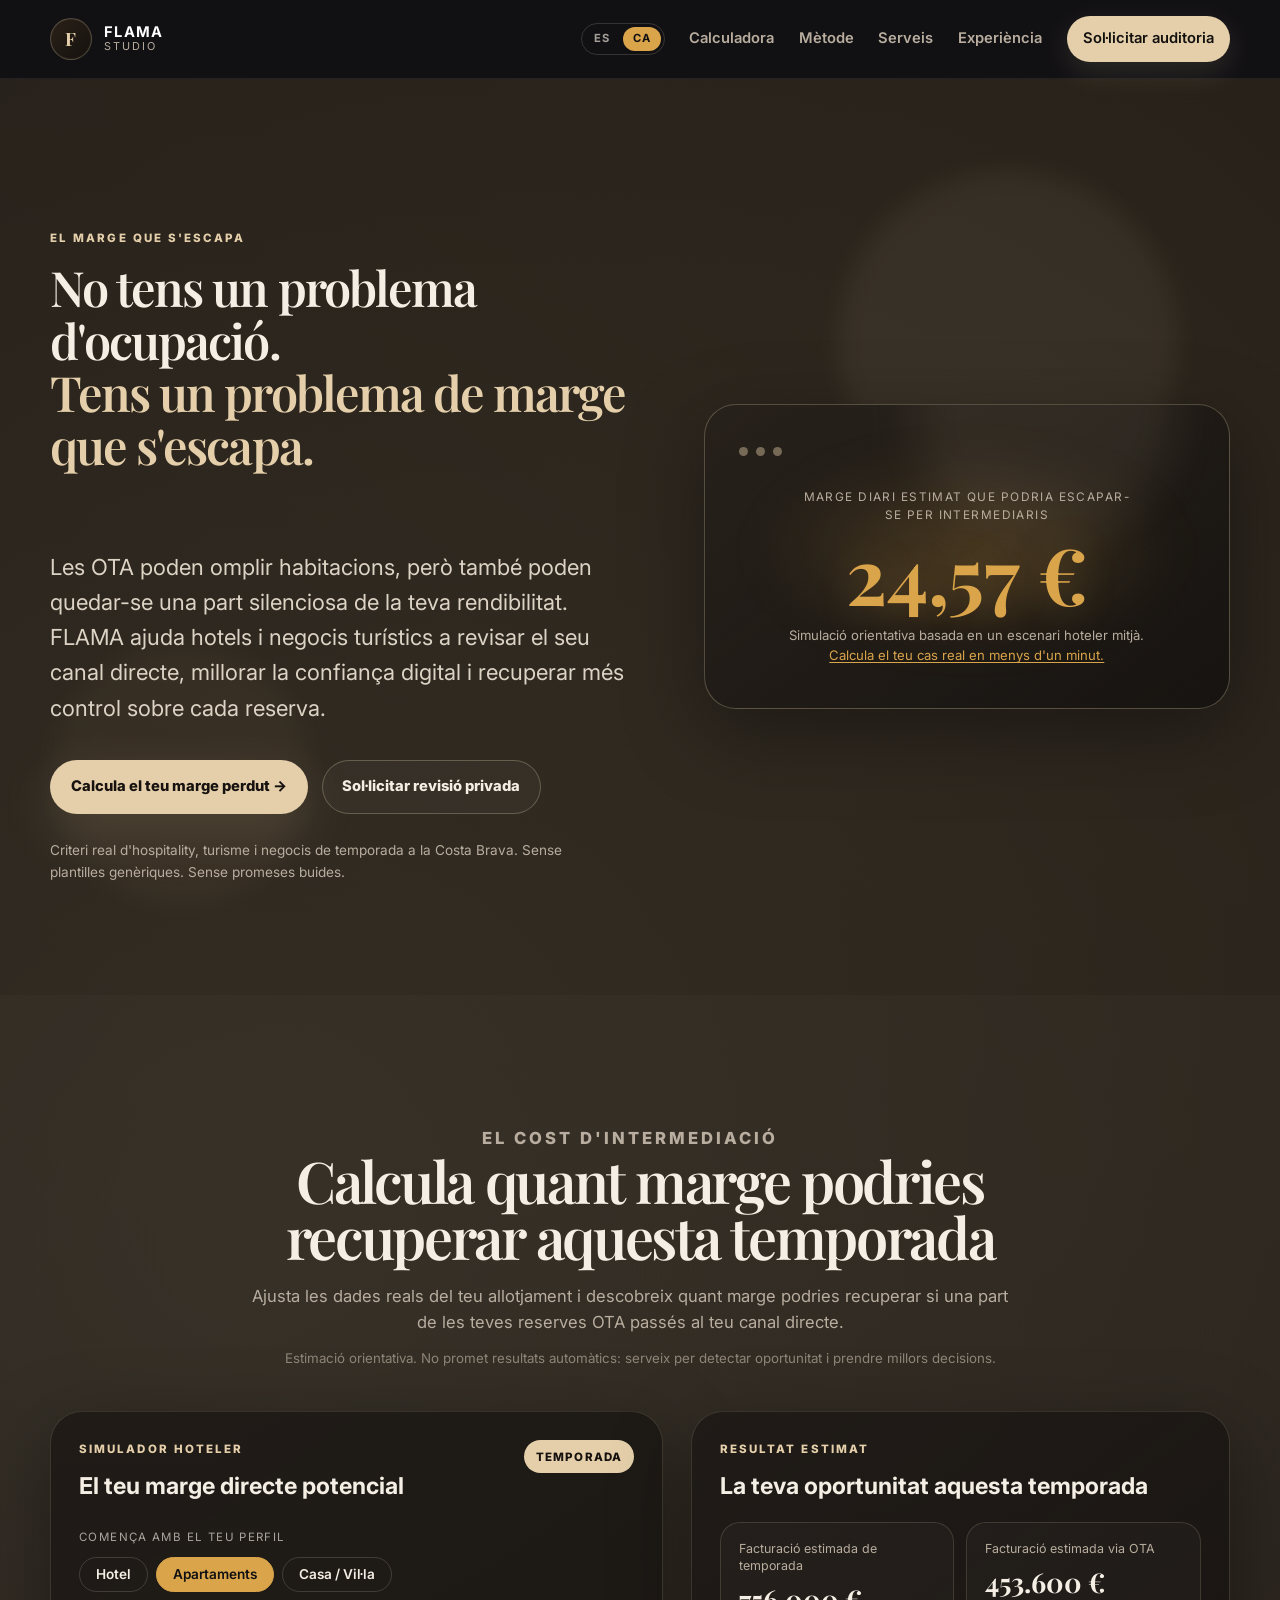
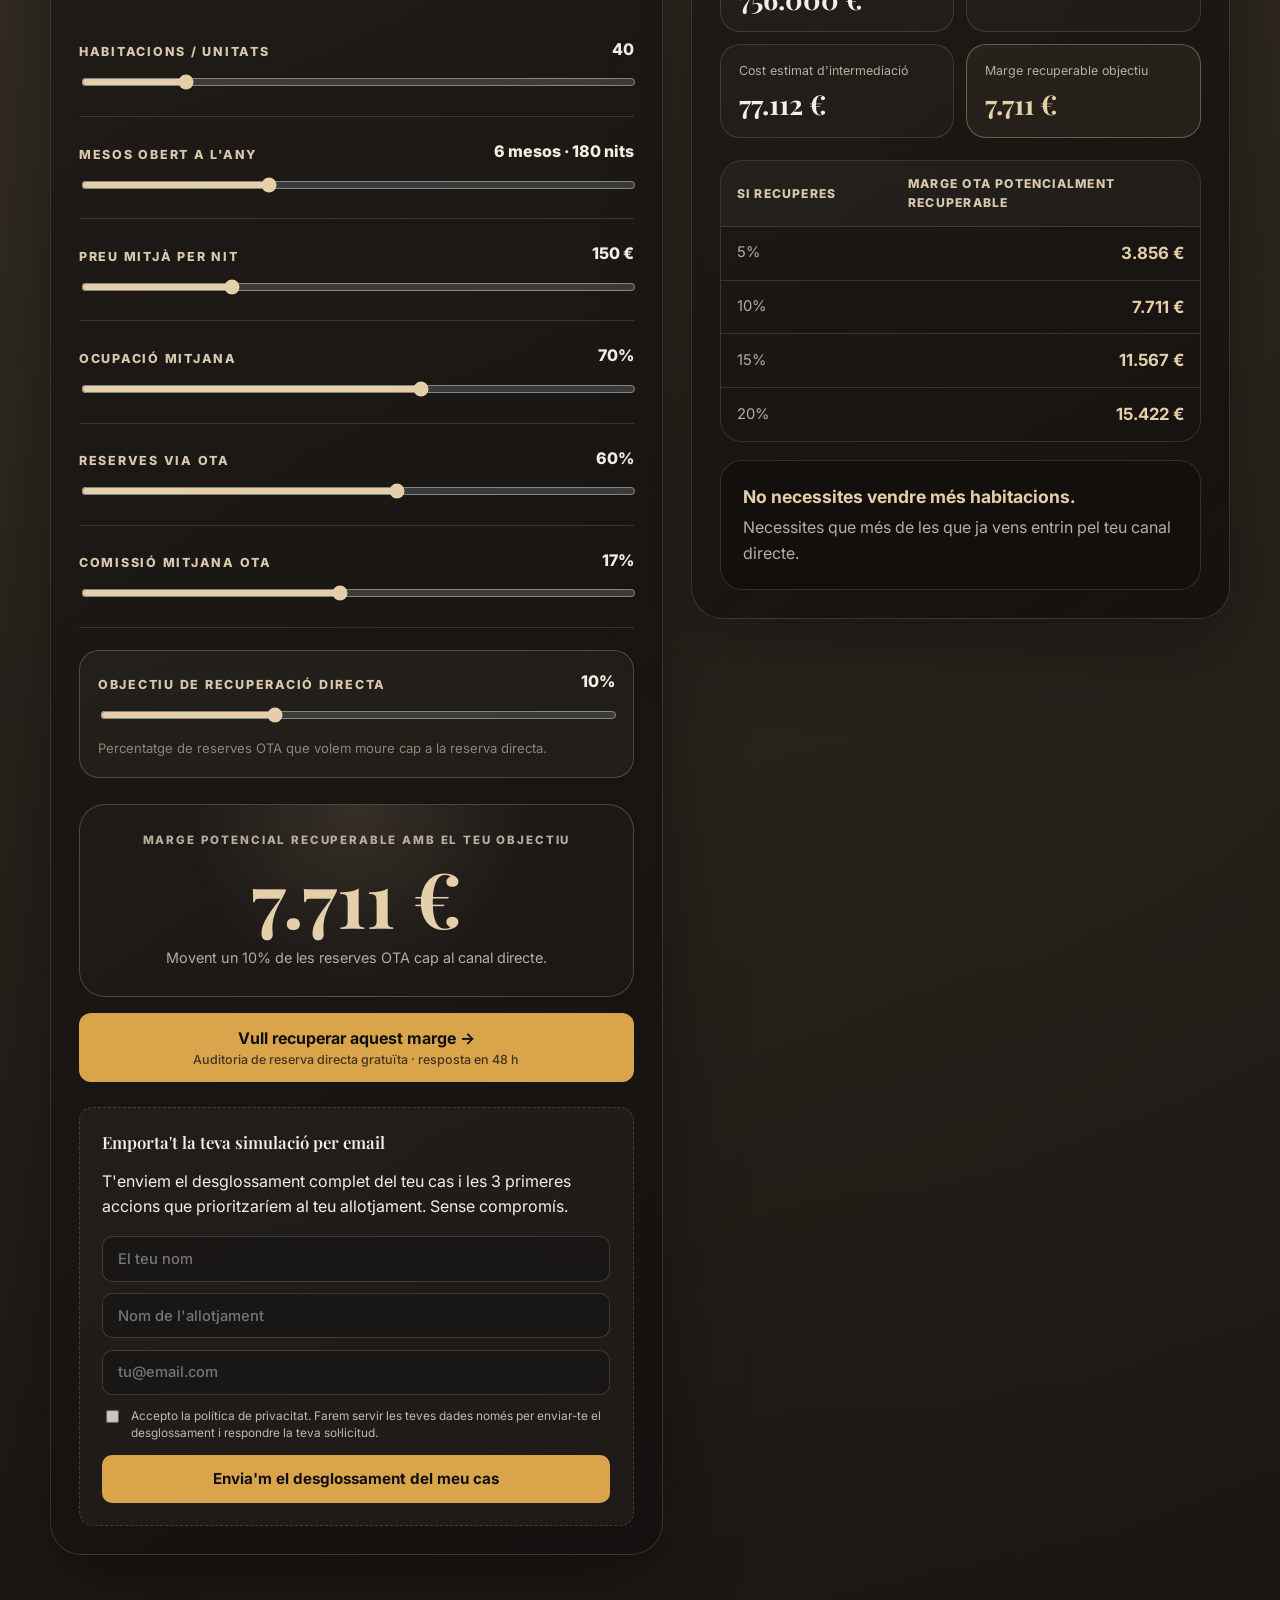
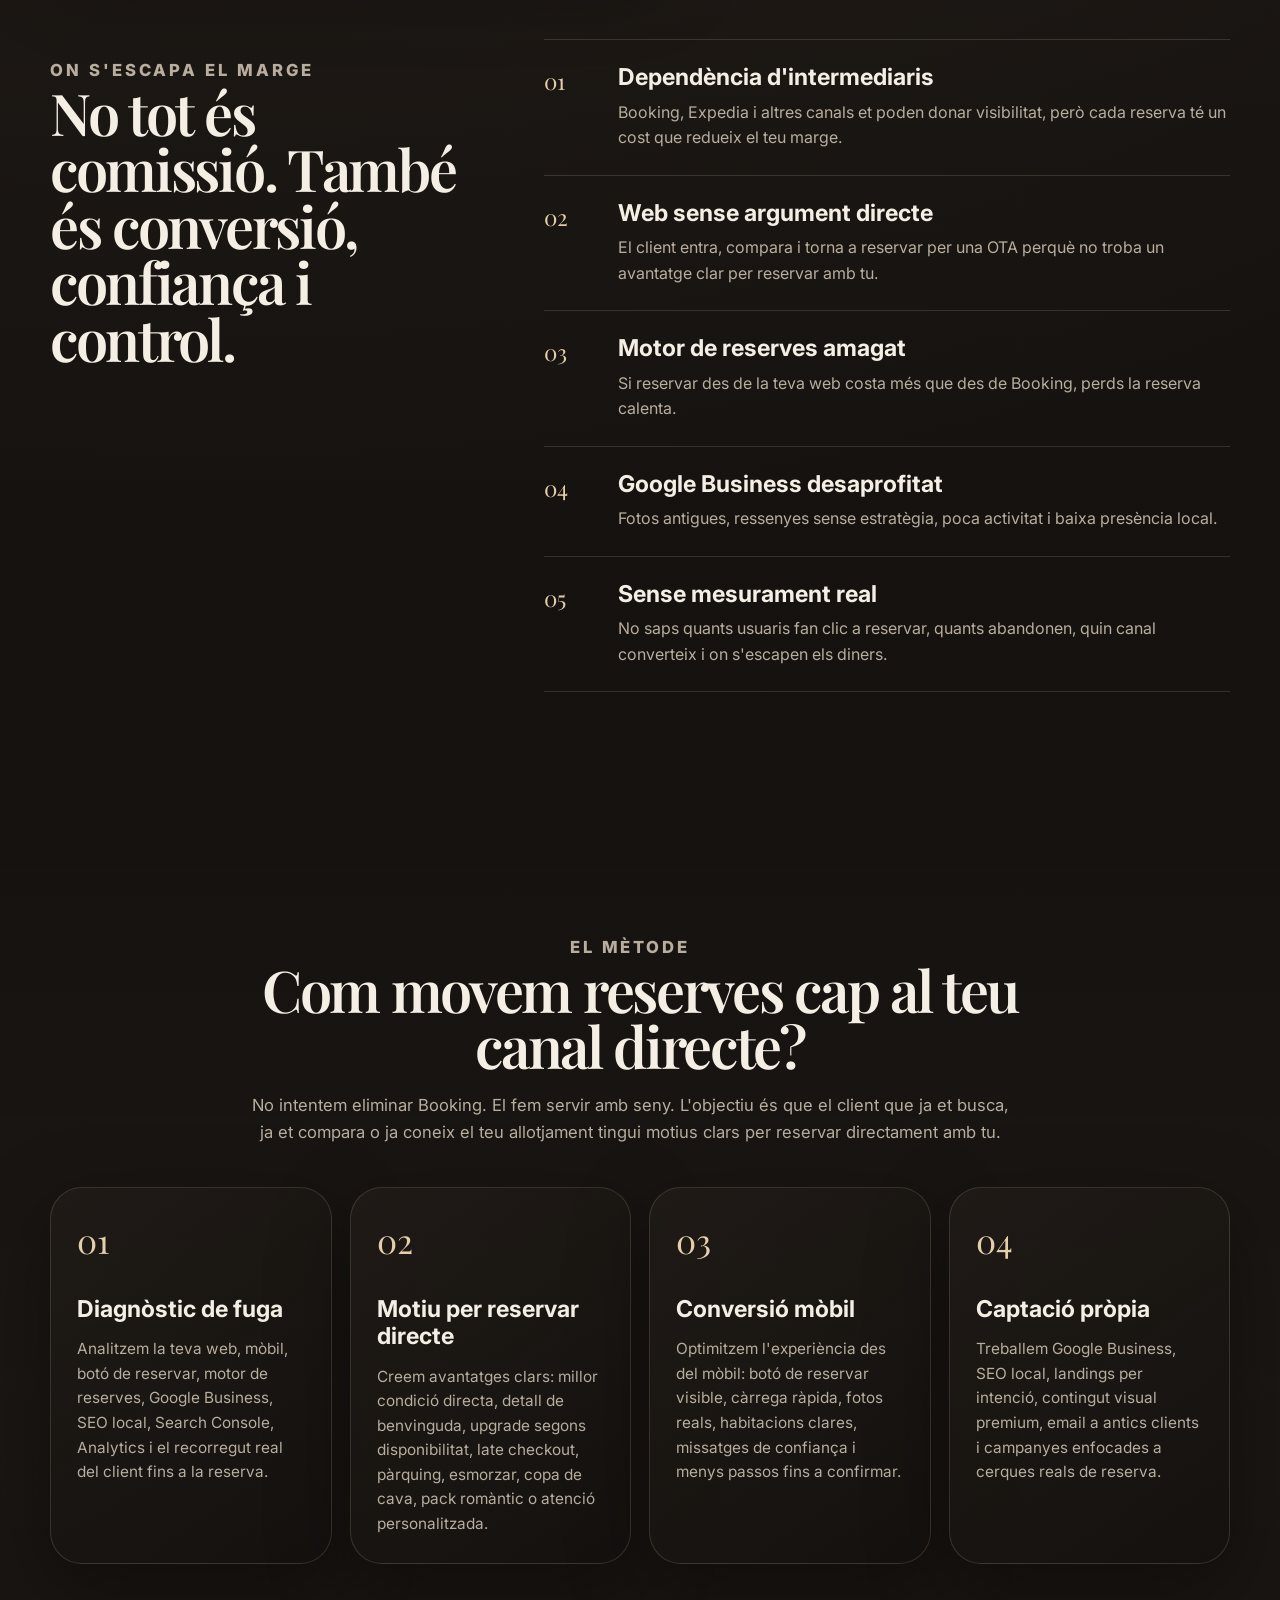
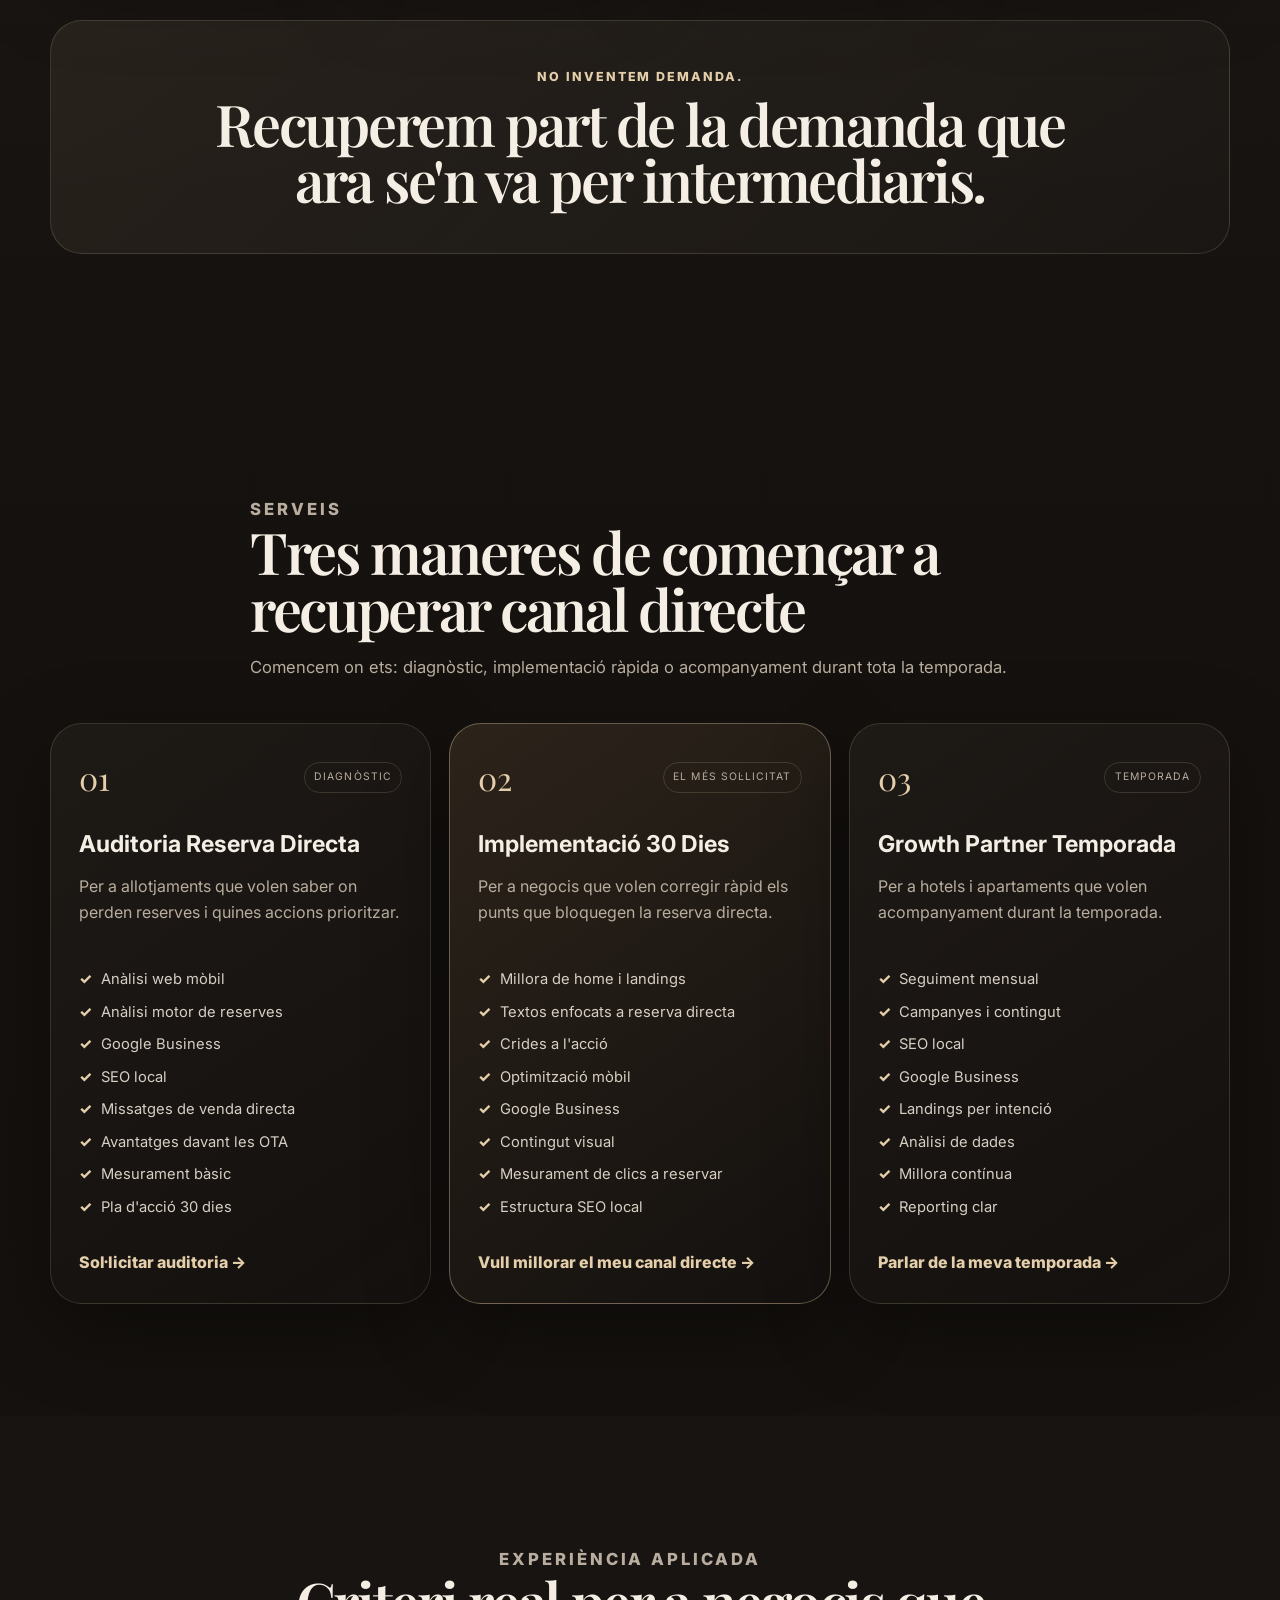
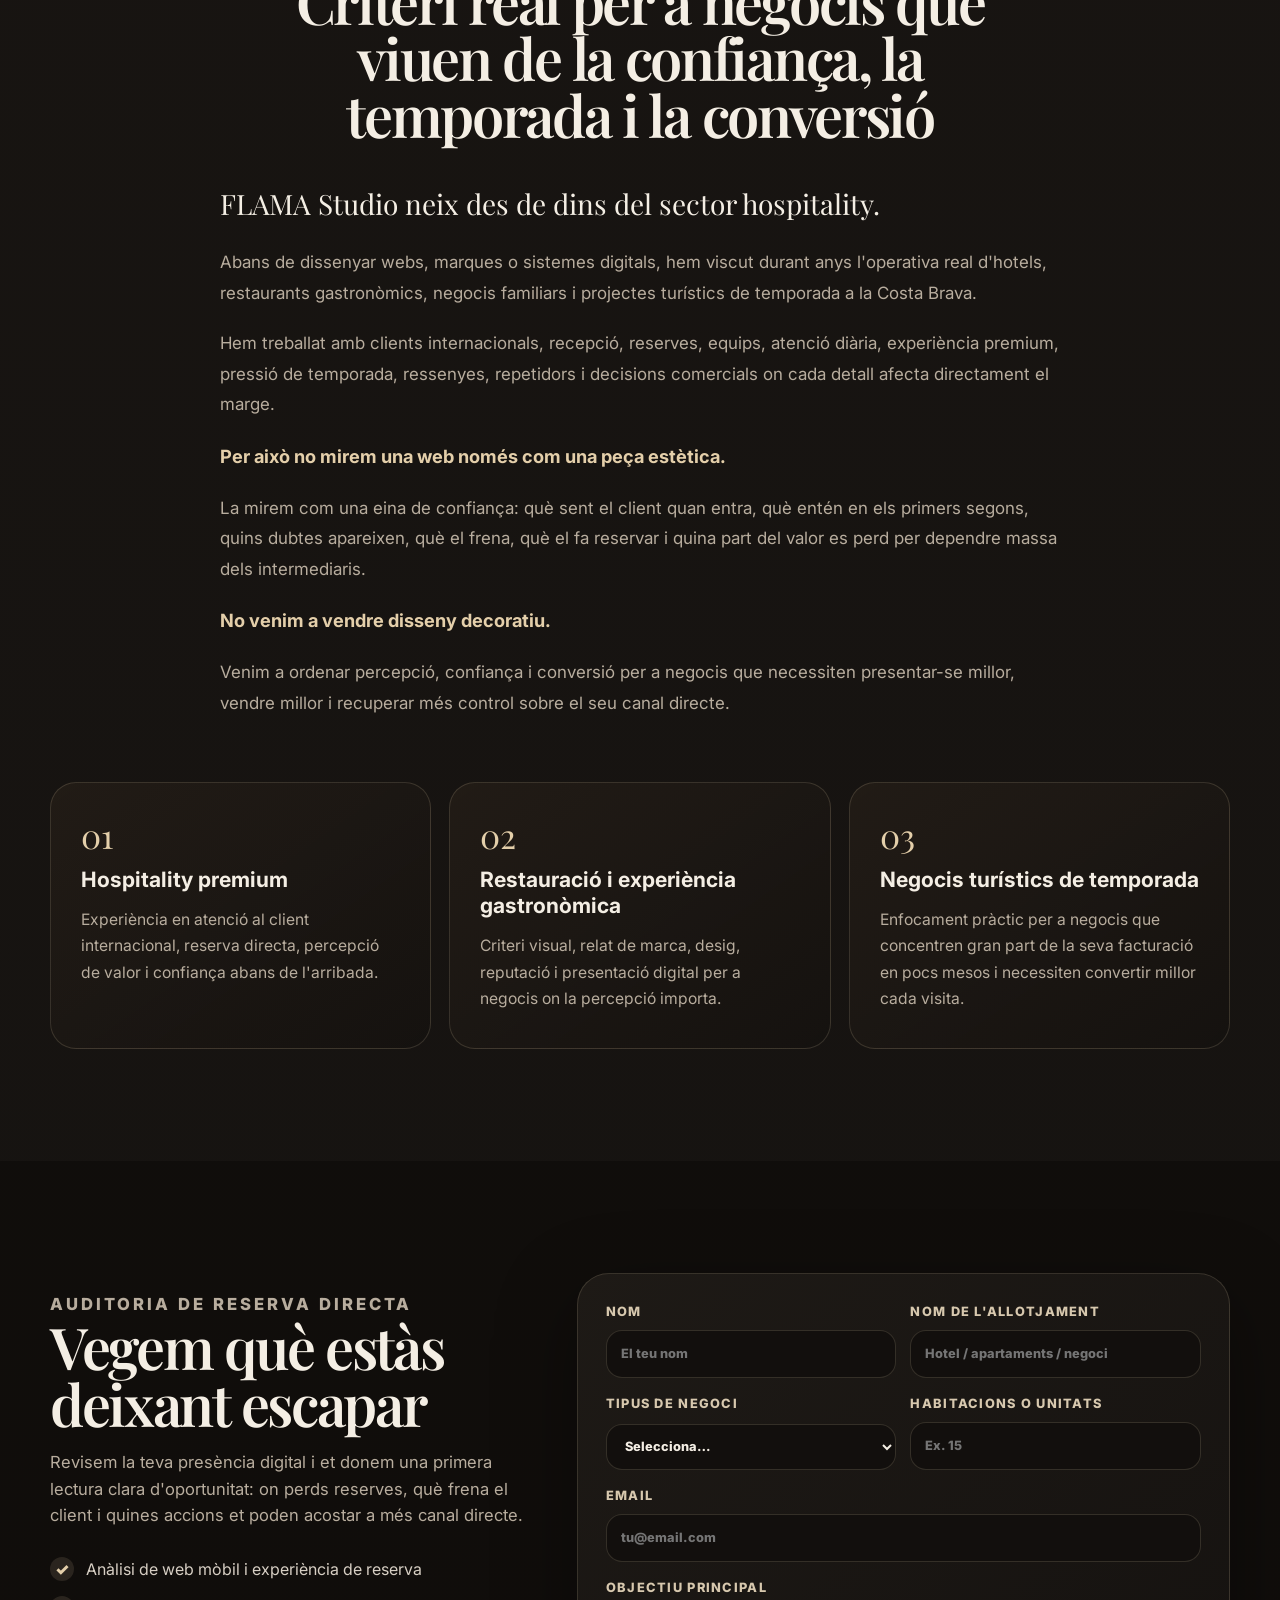
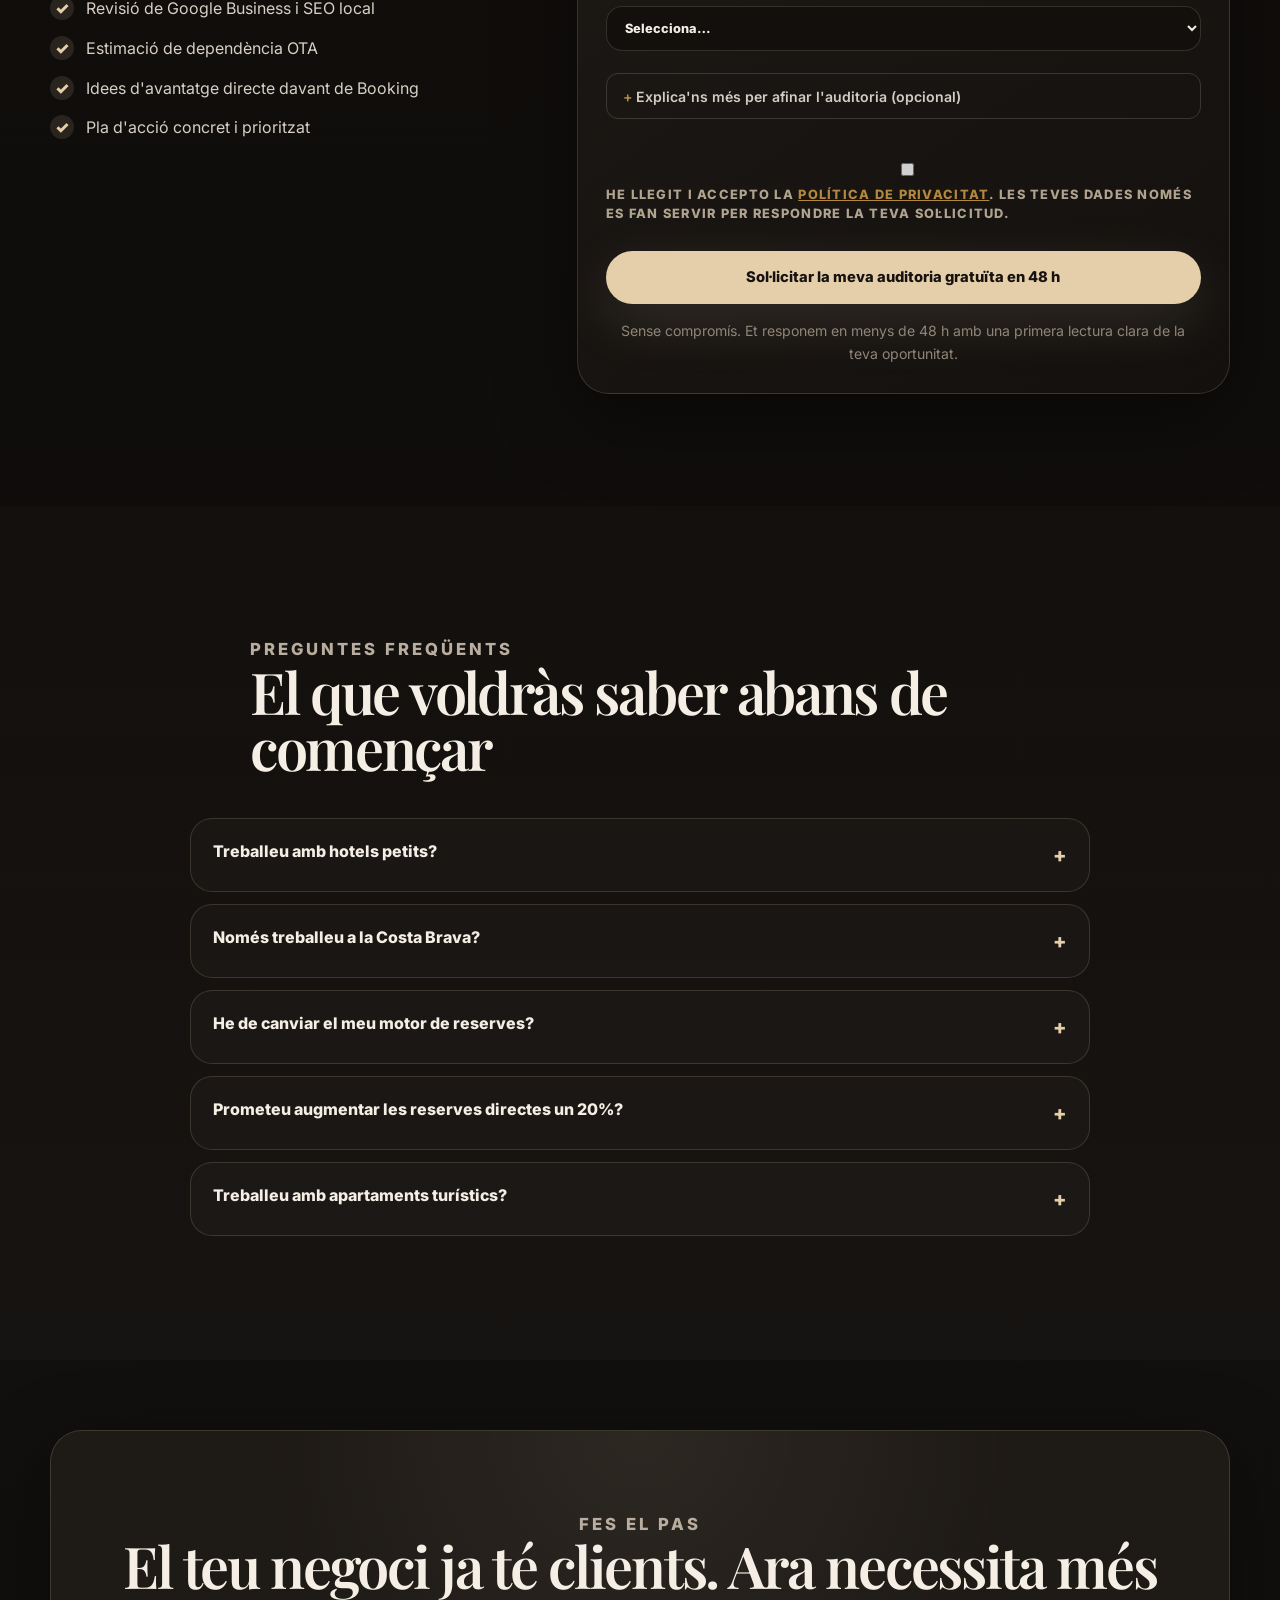
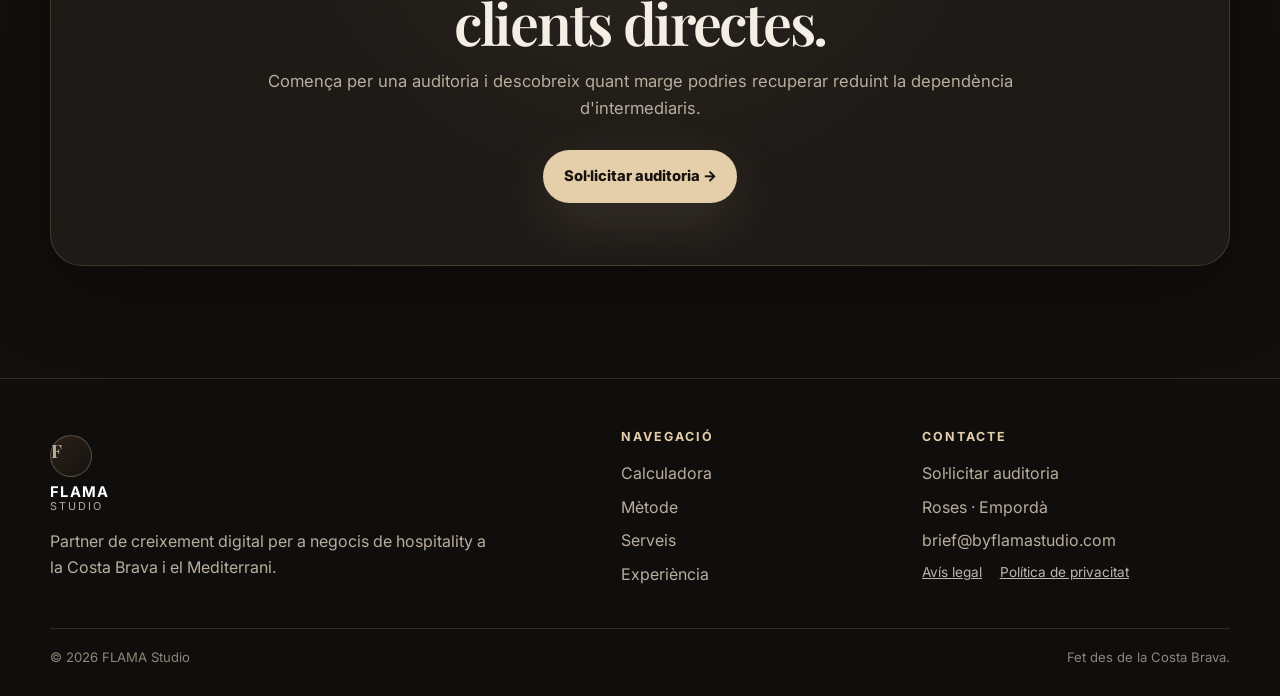
==== commit e667bfe6: "Ajustar contador del hero: cifra base 120.000 € y tope diario auto-calculado - yearlyEstimatedLoss: " ====
--- a/ca.html
+++ b/ca.html
@@ -280,9 +280,9 @@
           <div class="panel-top">
             <span class="dot"></span><span class="dot"></span><span class="dot"></span>
           </div>
-          <p class="ota-counter-label">Marge estimat que podria escapar-se mentre llegeixes això</p>
+          <p class="ota-counter-label">Marge diari estimat que podria escapar-se per intermediaris</p>
           <div class="ota-counter" id="otaCounter">0 €</div>
-          <p class="ota-counter-note">Simulació basada en un escenari hoteler mitjà. <a href="#calculadora" data-gtm="cta_click" data-gtm-label="hero_counter_calc">Calcula el teu cas real en menys d'un minut.</a></p>
+          <p class="ota-counter-note">Simulació orientativa basada en un escenari hoteler mitjà. <a href="#calculadora" data-gtm="cta_click" data-gtm-label="hero_counter_calc">Calcula el teu cas real en menys d'un minut.</a></p>
         </aside>
 
         <div class="hero-body reveal delay-1">
@@ -1018,10 +1018,10 @@
      medio, no un dato real del visitante. Cambia solo estos valores para
      recalibrar el ritmo y el tope. */
   const OTA_COUNTER_CONFIG = {
-    yearlyEstimatedLoss: 172000,            // € de margen/comisión anual estimado en fuga (escenario medio)
+    yearlyEstimatedLoss: 120000,            // € de margen/comisión anual estimado en fuga (escenario medio)
     secondsPerYear: 365 * 24 * 60 * 60,     // referencia temporal anual
-    maxDisplayValue: 471,                    // tope visual elegante ≈ un día de ese margen (172000 / 365)
-    secondsToReachMax: 38,                    // ritmo: segundos en llegar al tope "mientras lees esto"
+    daysPerYear: 365,                        // el tope diario se calcula solo: yearlyEstimatedLoss / daysPerYear
+    secondsToReachMax: 38,                    // ritmo: segundos en llegar al tope diario
     holdMs: 2800,                             // pausa de "respiración" al alcanzar el tope antes de reiniciar
     easing: true                              // frenado suave al acercarse al tope (más creíble, menos casino)
   };
@@ -1033,7 +1033,8 @@
     var locale = (document.documentElement.lang === 'ca') ? 'ca-ES' : 'es-ES';
     var fmt = new Intl.NumberFormat(locale, {style:'currency', currency:'EUR', minimumFractionDigits:2, maximumFractionDigits:2});
 
-    var max = OTA_COUNTER_CONFIG.maxDisplayValue;
+    // Tope visual = margen diario estimado, derivado de la cifra anual (no hardcodeado)
+    var max = OTA_COUNTER_CONFIG.yearlyEstimatedLoss / OTA_COUNTER_CONFIG.daysPerYear;
     var baseRate = max / OTA_COUNTER_CONFIG.secondsToReachMax; // €/seg de ritmo visible
     var value = 0, last = null, rafId = null, holding = false;
 
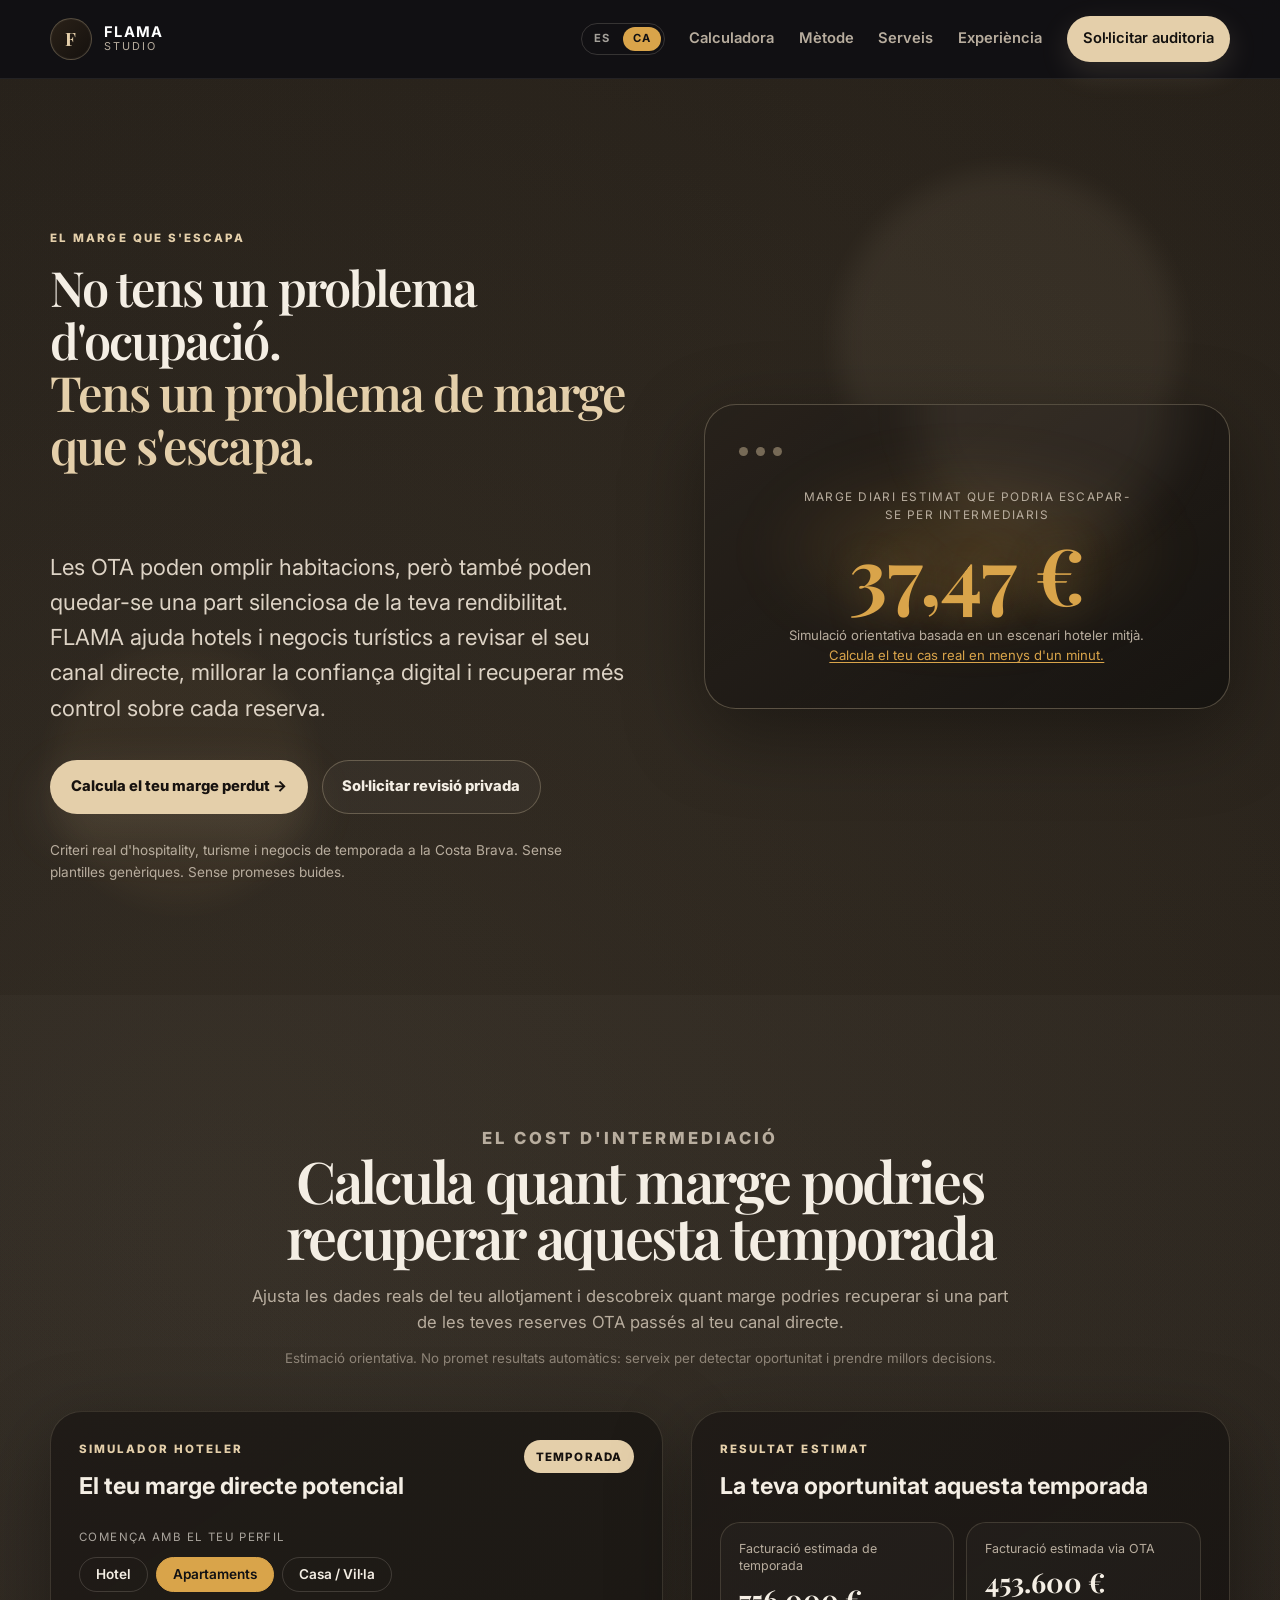
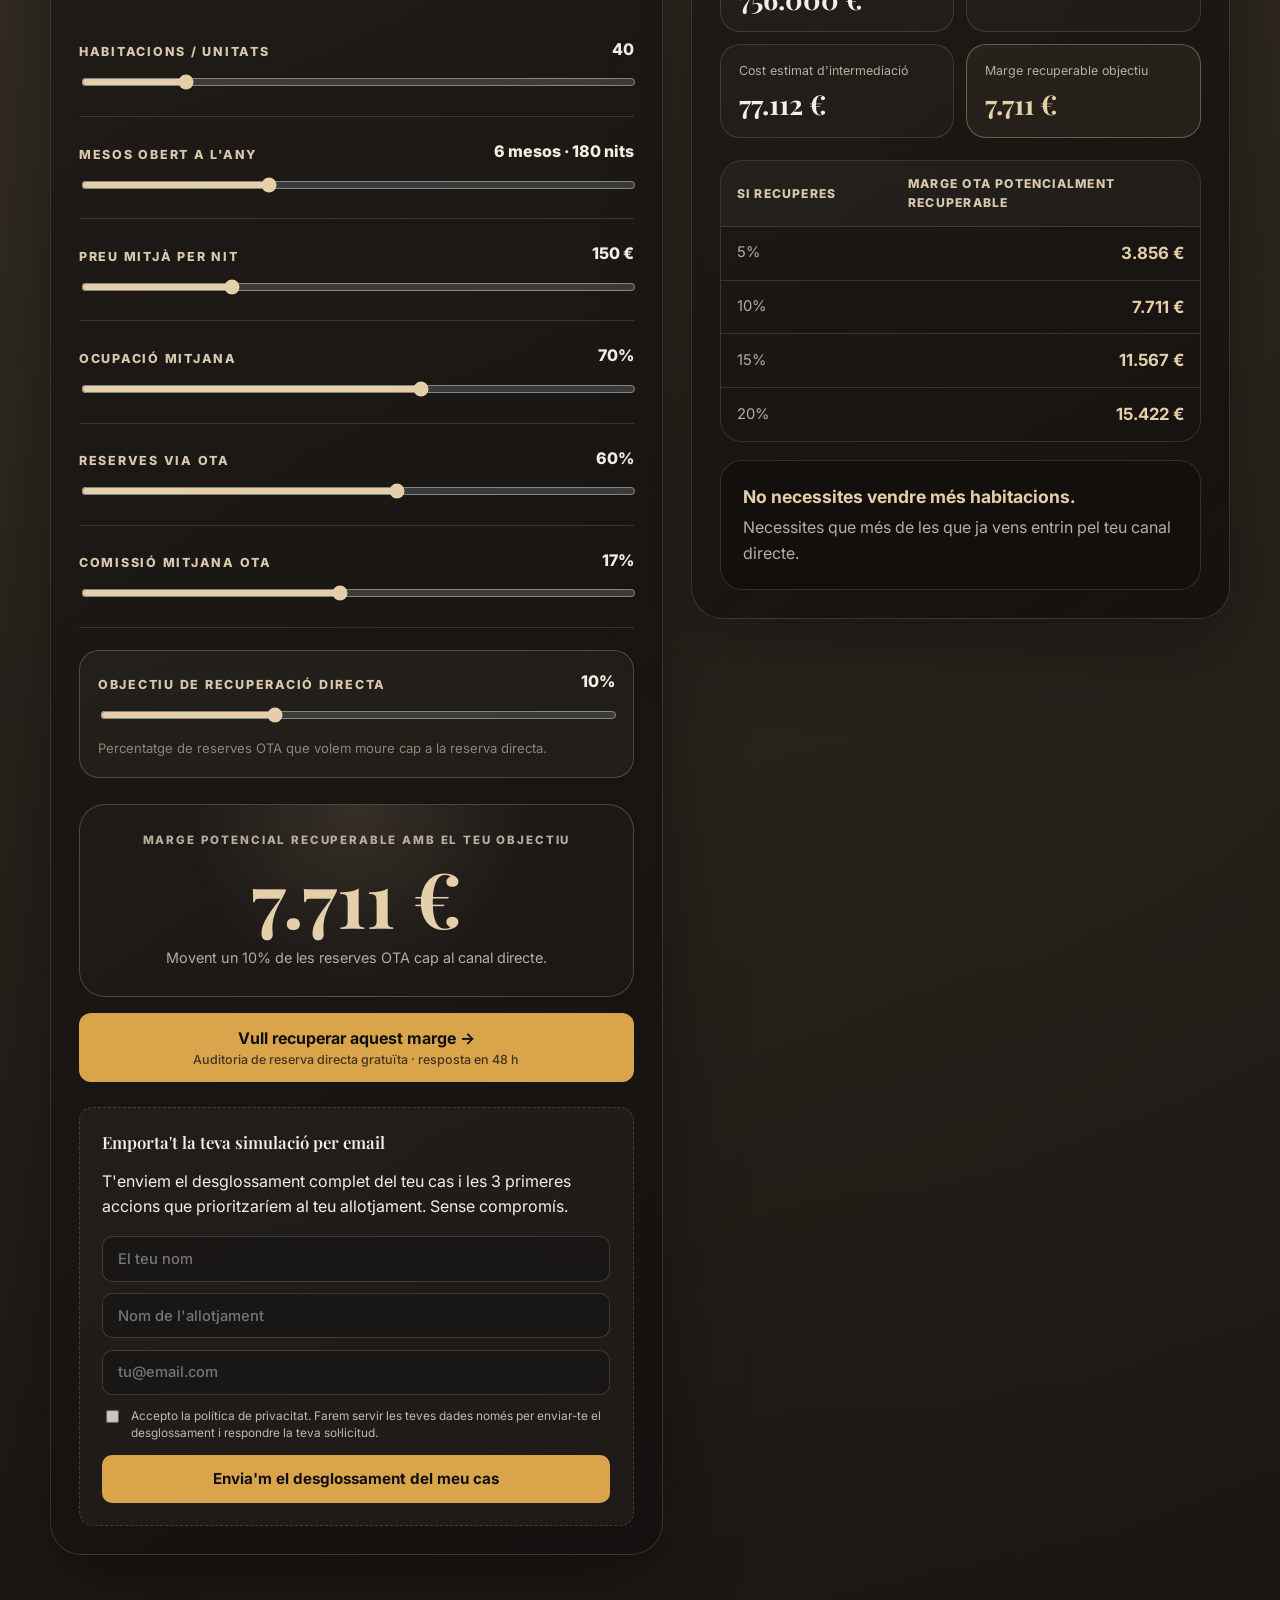
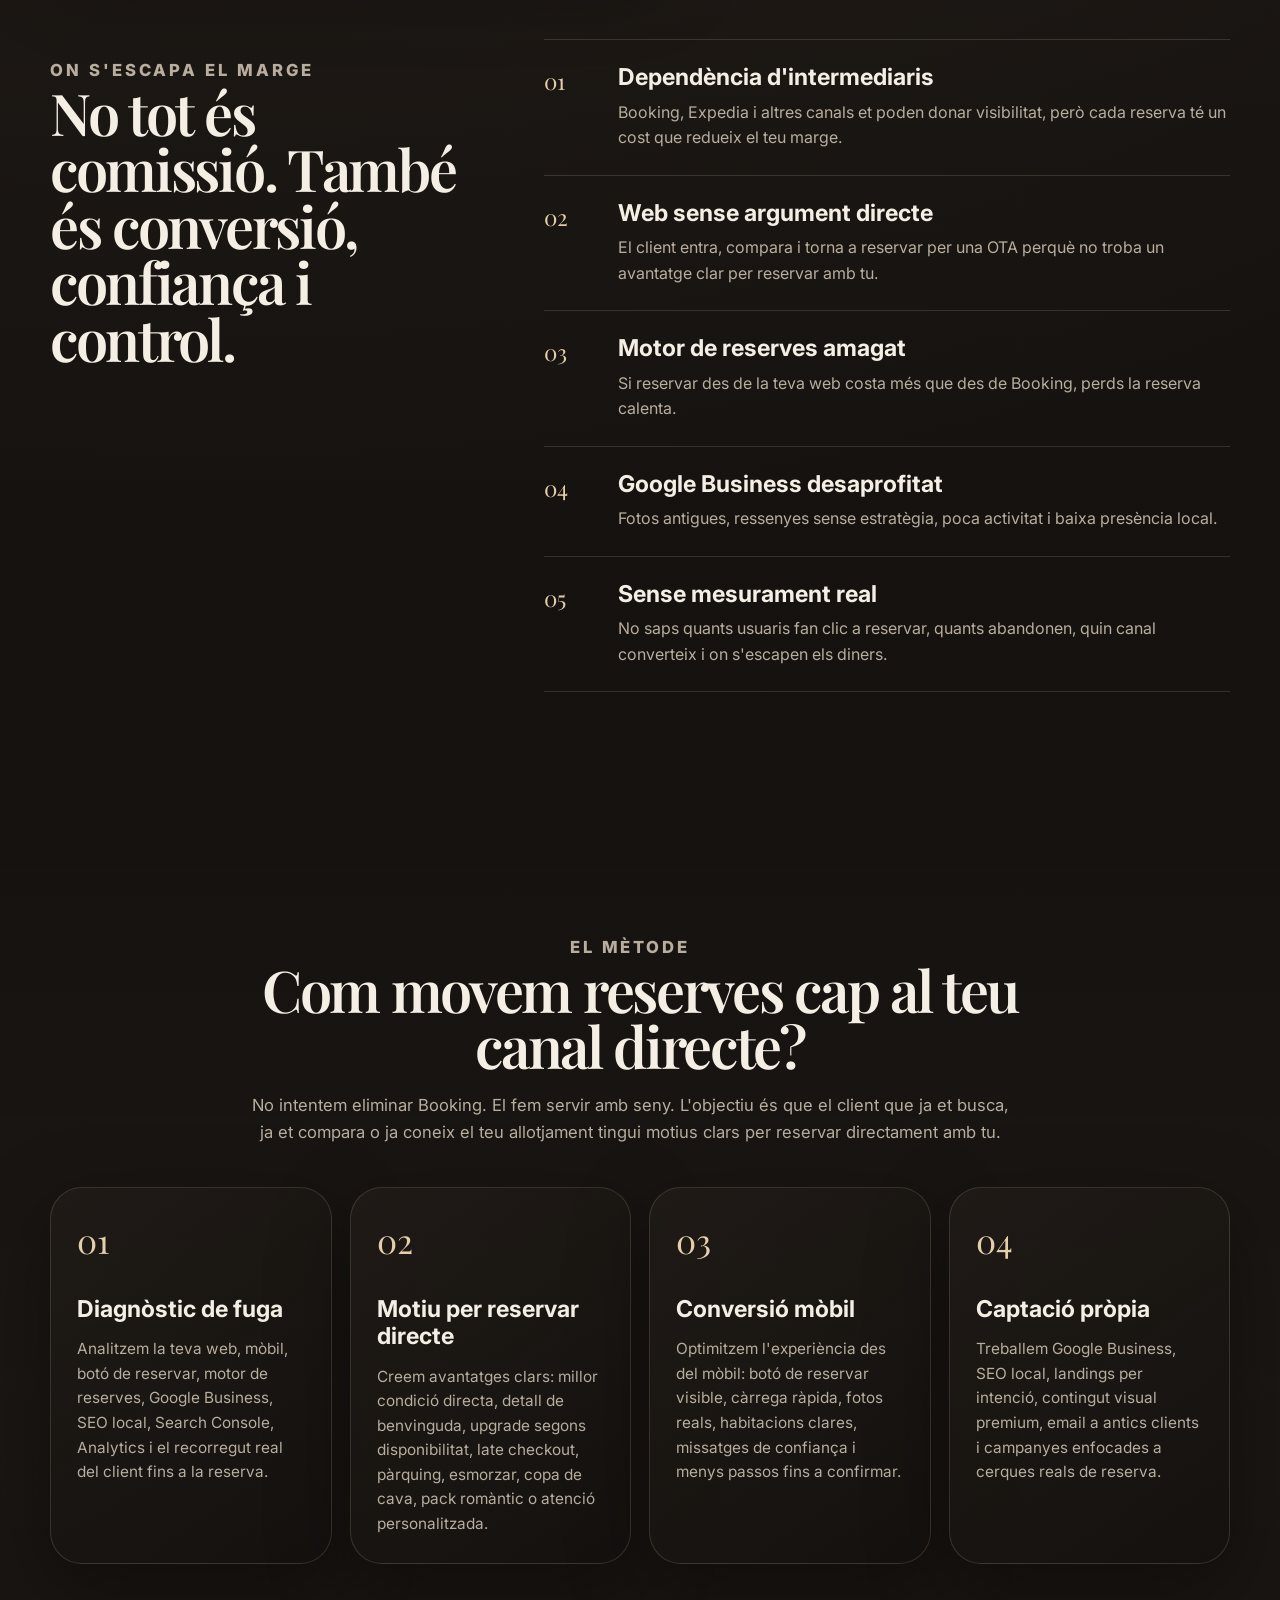
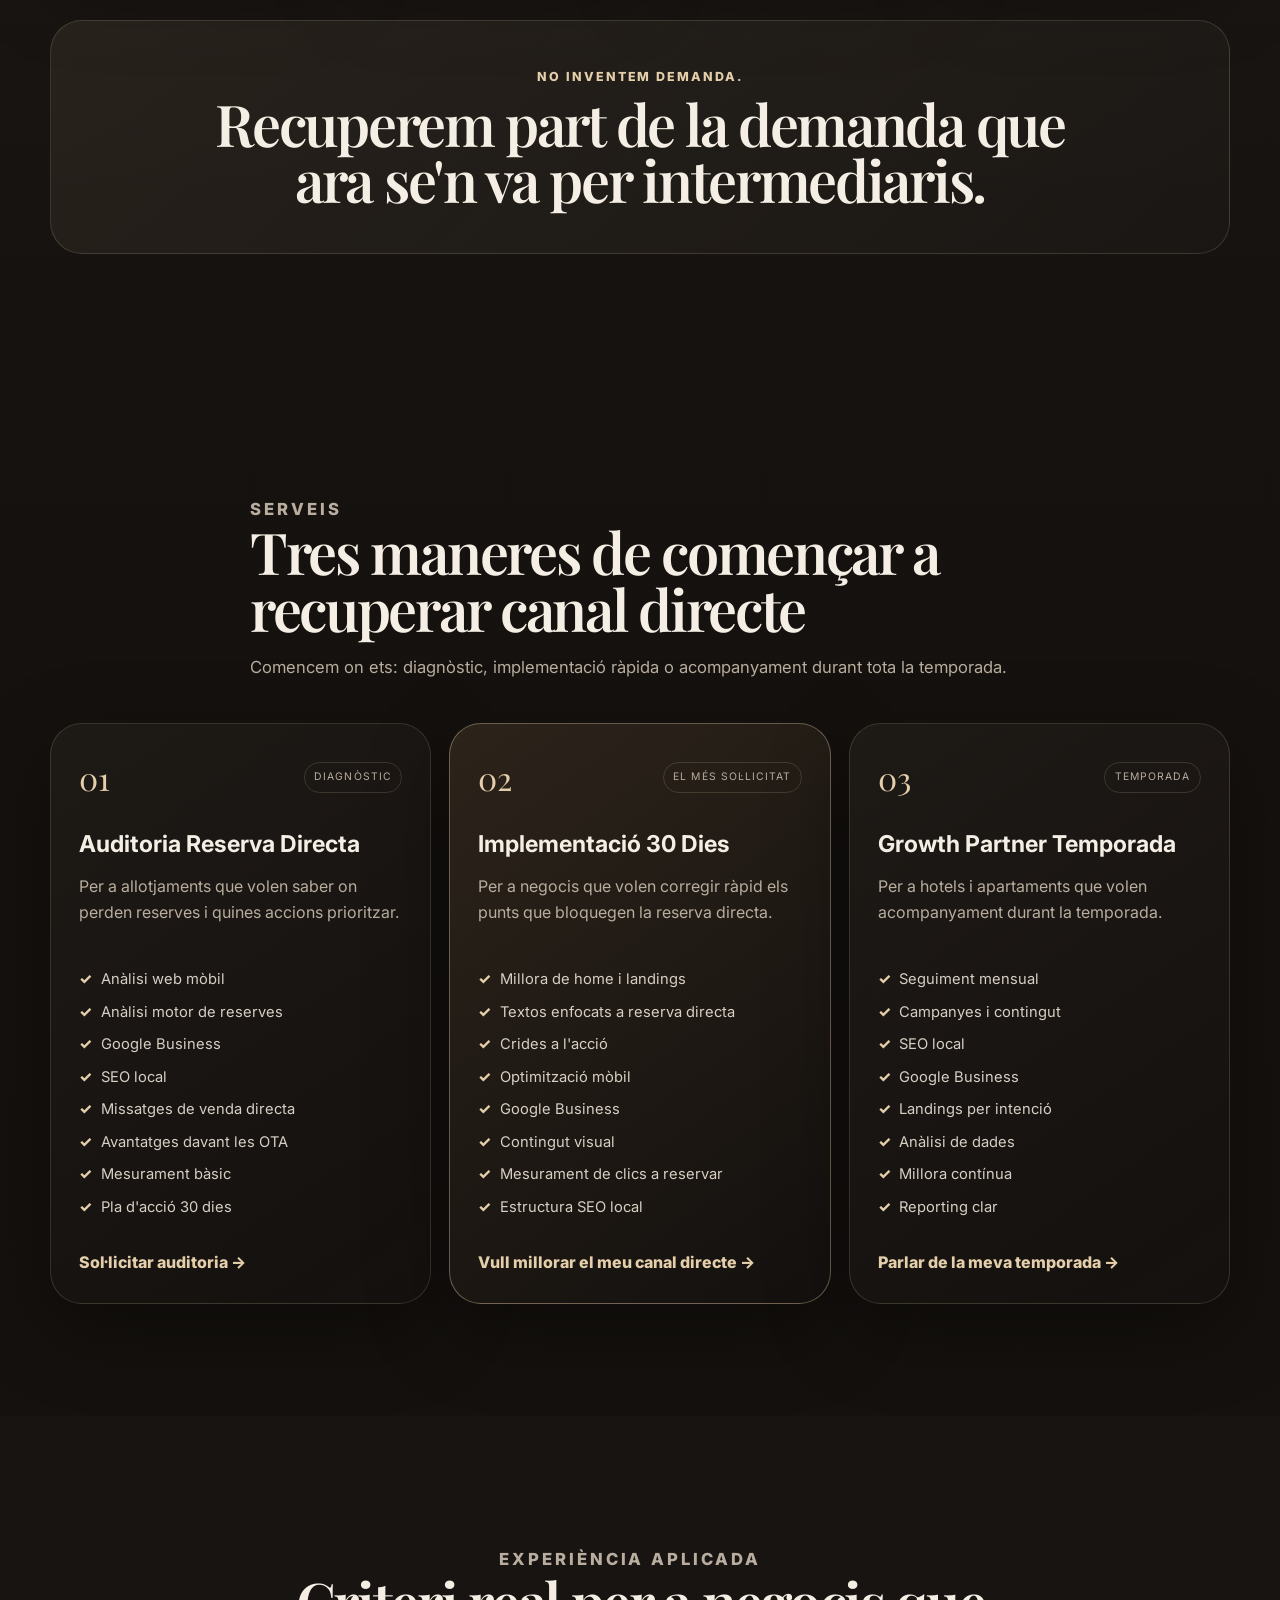
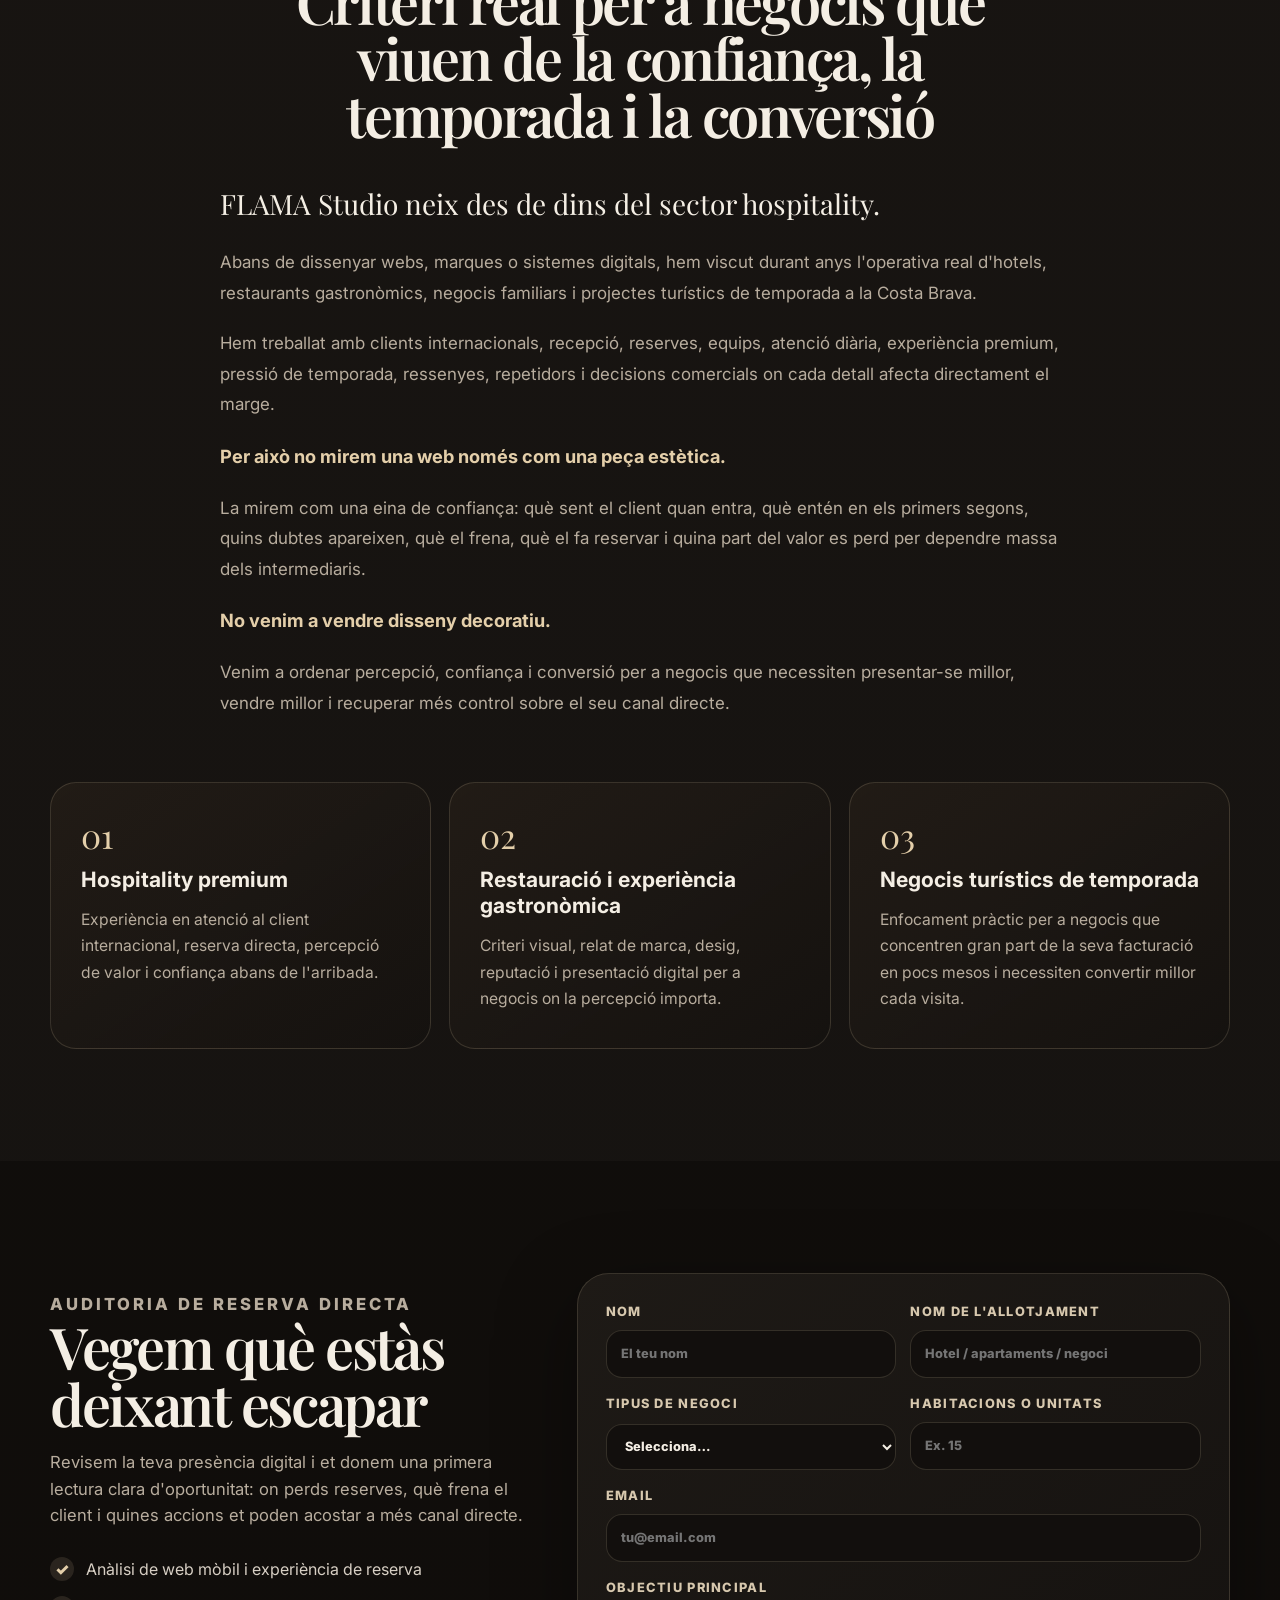
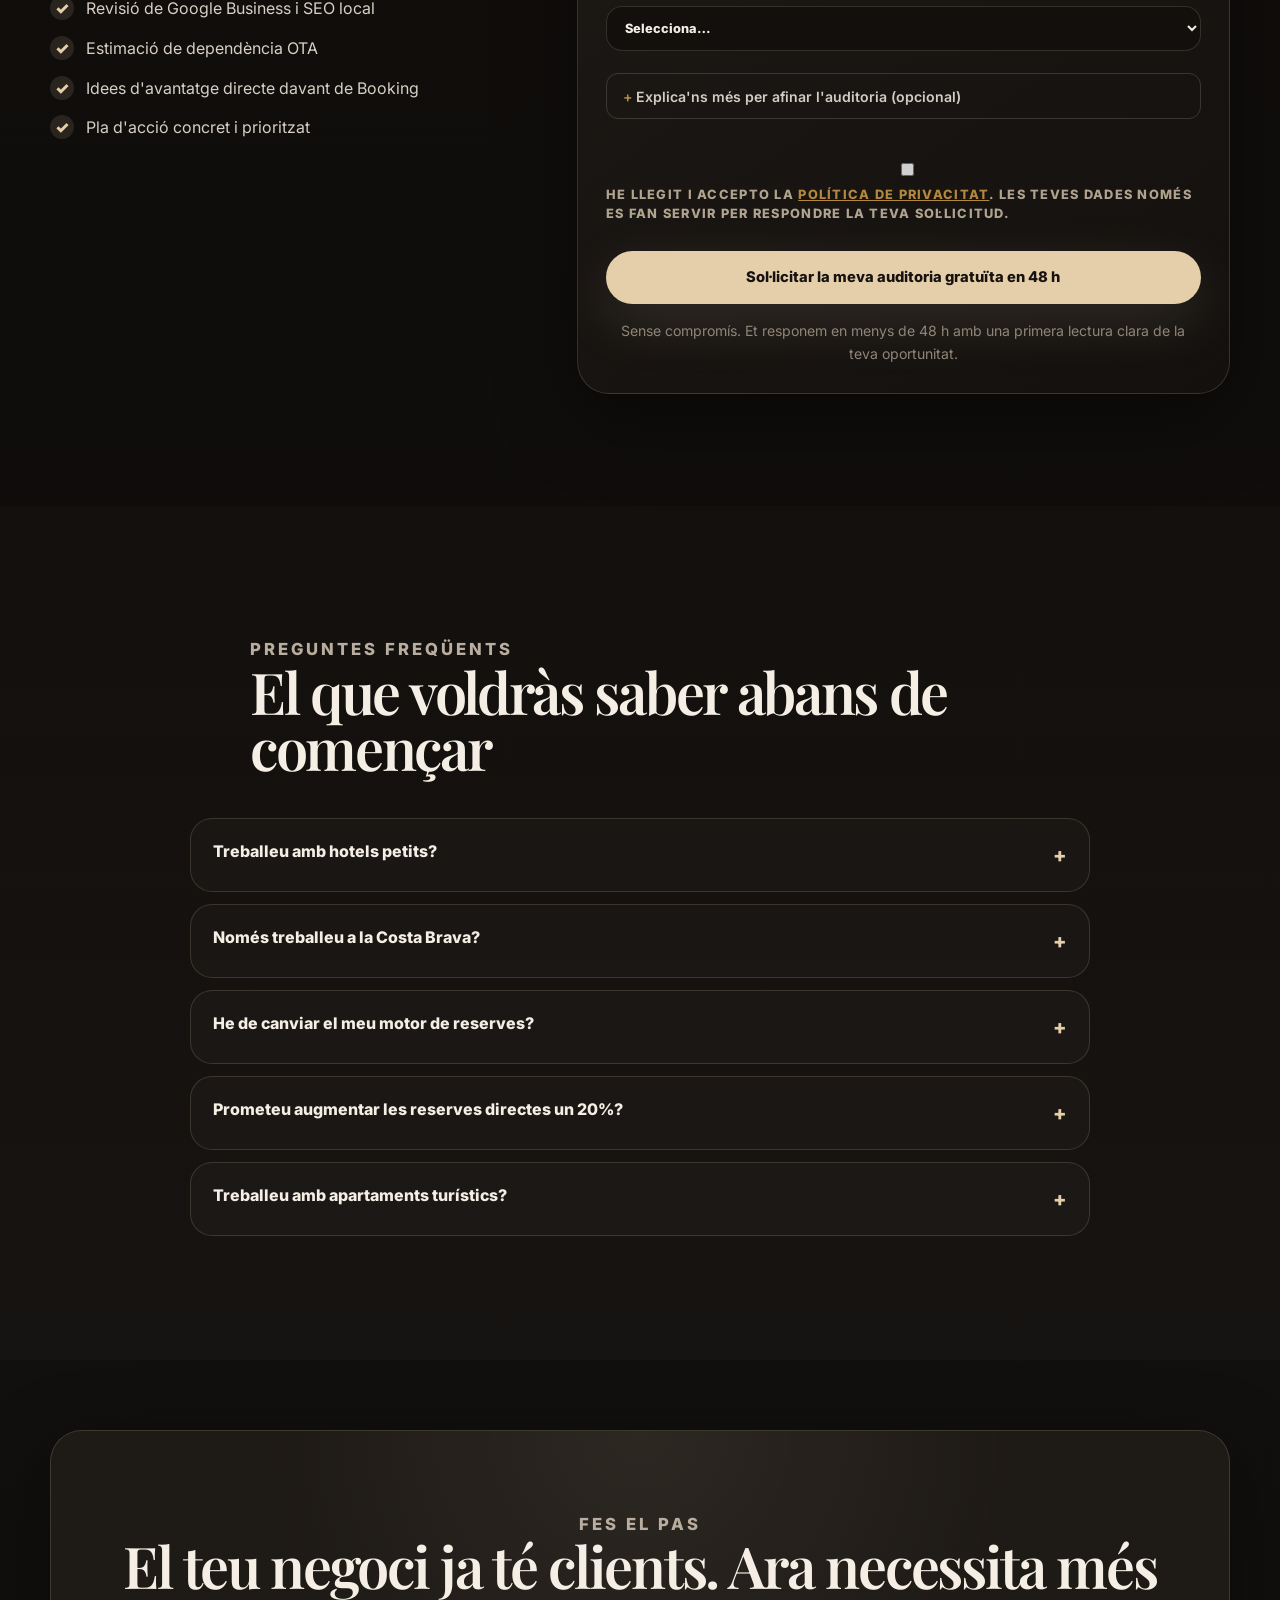
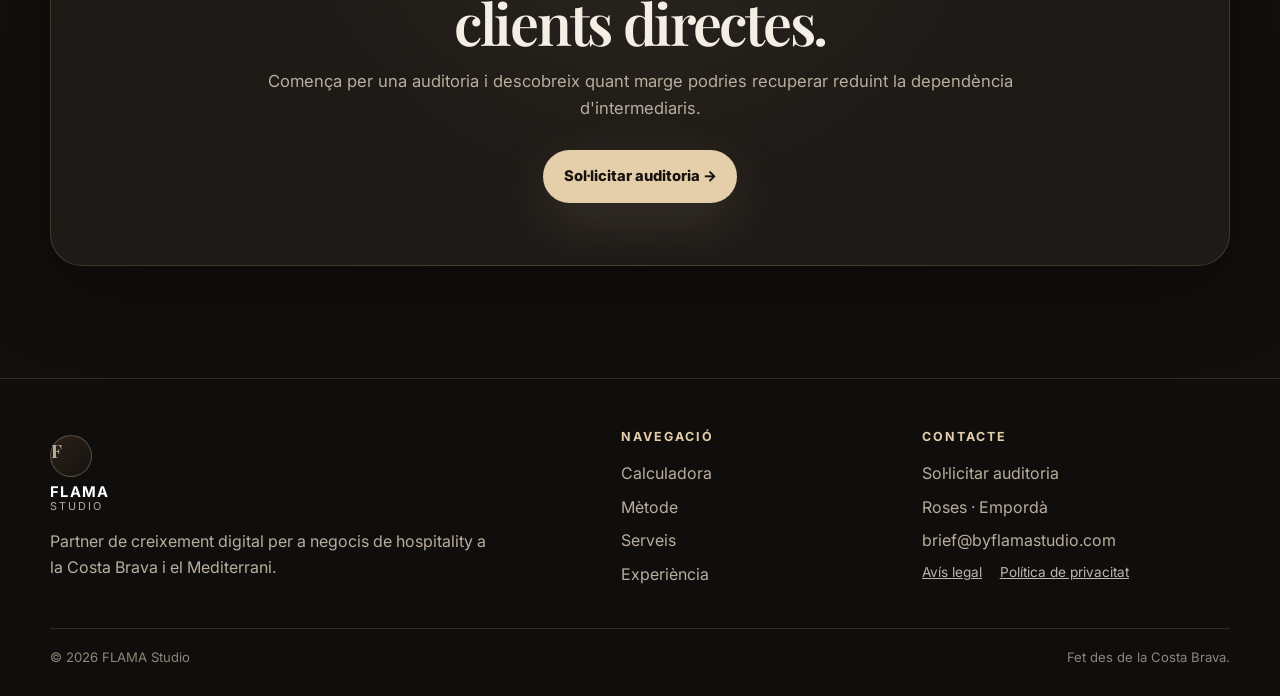
==== commit 1b8bccf8: "Acelerar ritmo del contador del hero (secondsToReachMax 24, holdMs 2200) - Contador perceptible desd" ====
--- a/ca.html
+++ b/ca.html
@@ -1021,8 +1021,8 @@
     yearlyEstimatedLoss: 120000,            // € de margen/comisión anual estimado en fuga (escenario medio)
     secondsPerYear: 365 * 24 * 60 * 60,     // referencia temporal anual
     daysPerYear: 365,                        // el tope diario se calcula solo: yearlyEstimatedLoss / daysPerYear
-    secondsToReachMax: 38,                    // ritmo: segundos en llegar al tope diario
-    holdMs: 2800,                             // pausa de "respiración" al alcanzar el tope antes de reiniciar
+    secondsToReachMax: 24,                    // ritmo: segundos en llegar al tope diario
+    holdMs: 2200,                             // pausa de "respiración" al alcanzar el tope antes de reiniciar
     easing: true                              // frenado suave al acercarse al tope (más creíble, menos casino)
   };
 
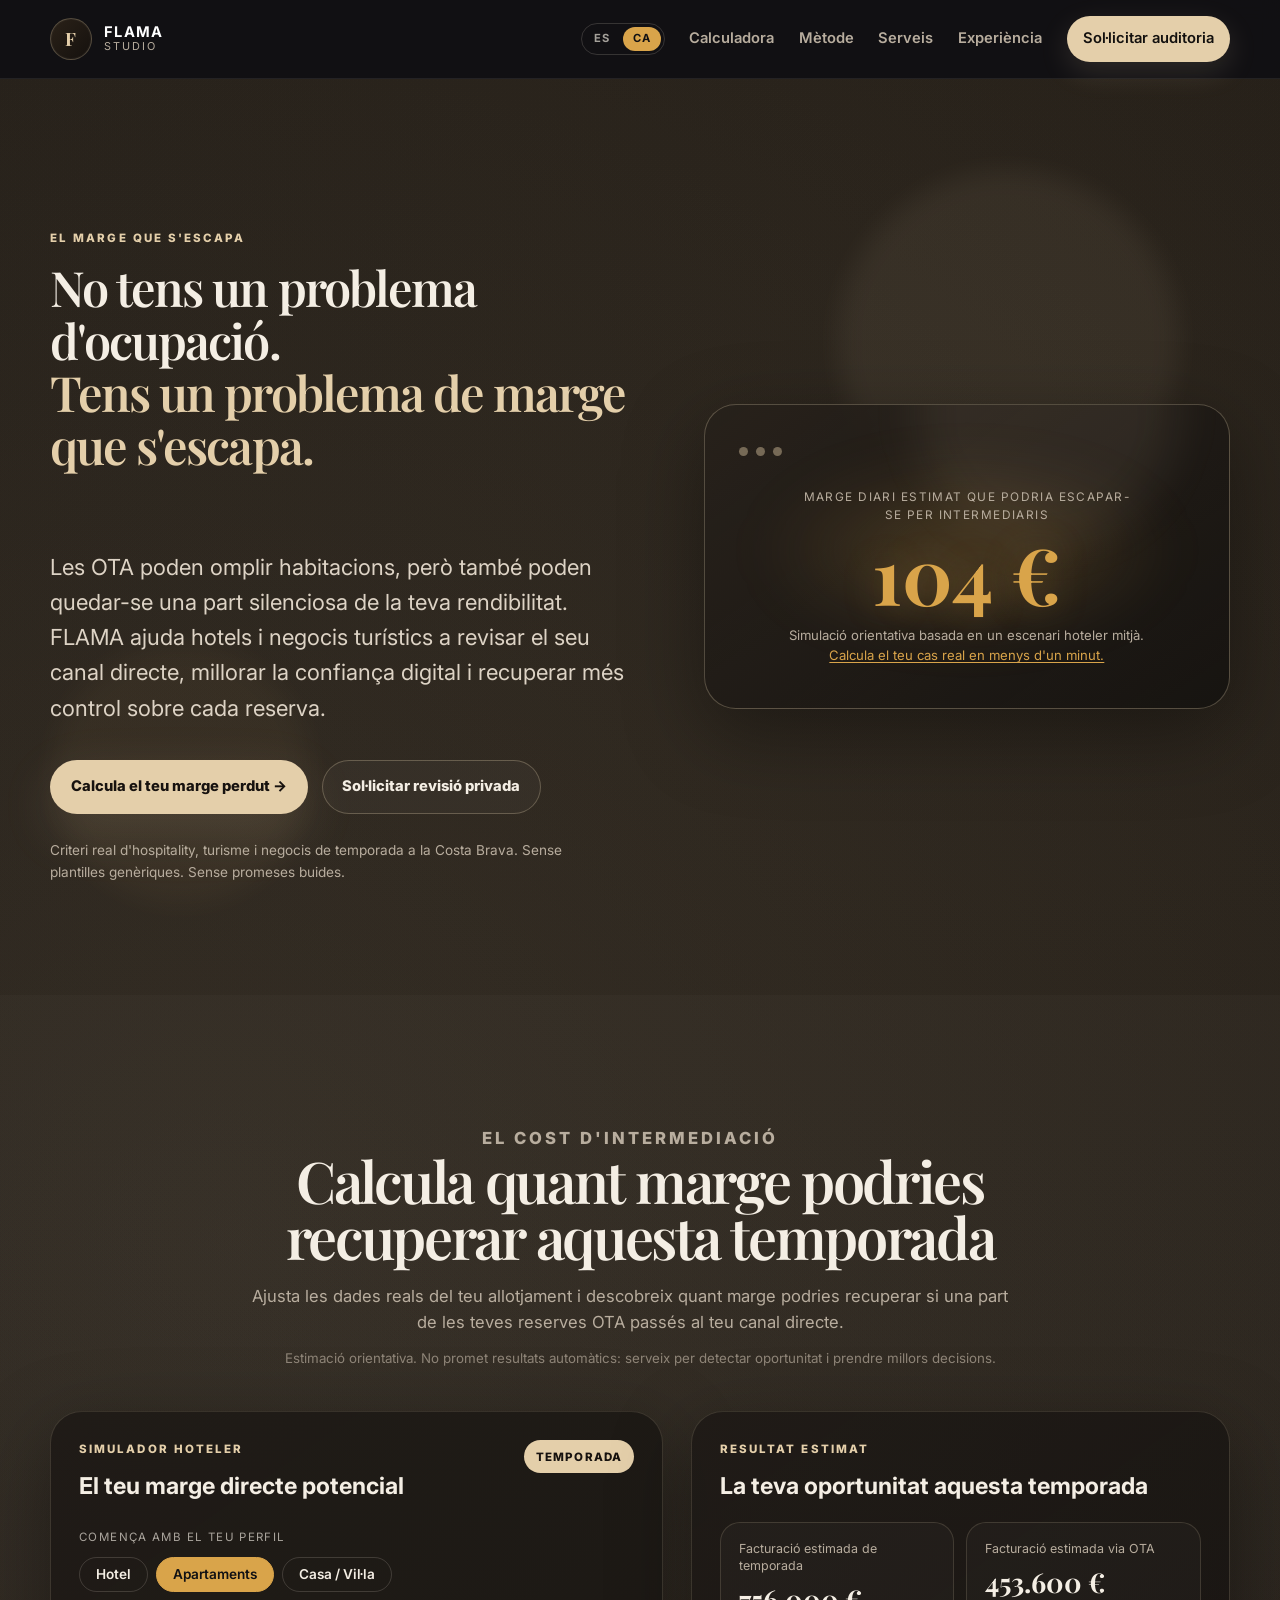
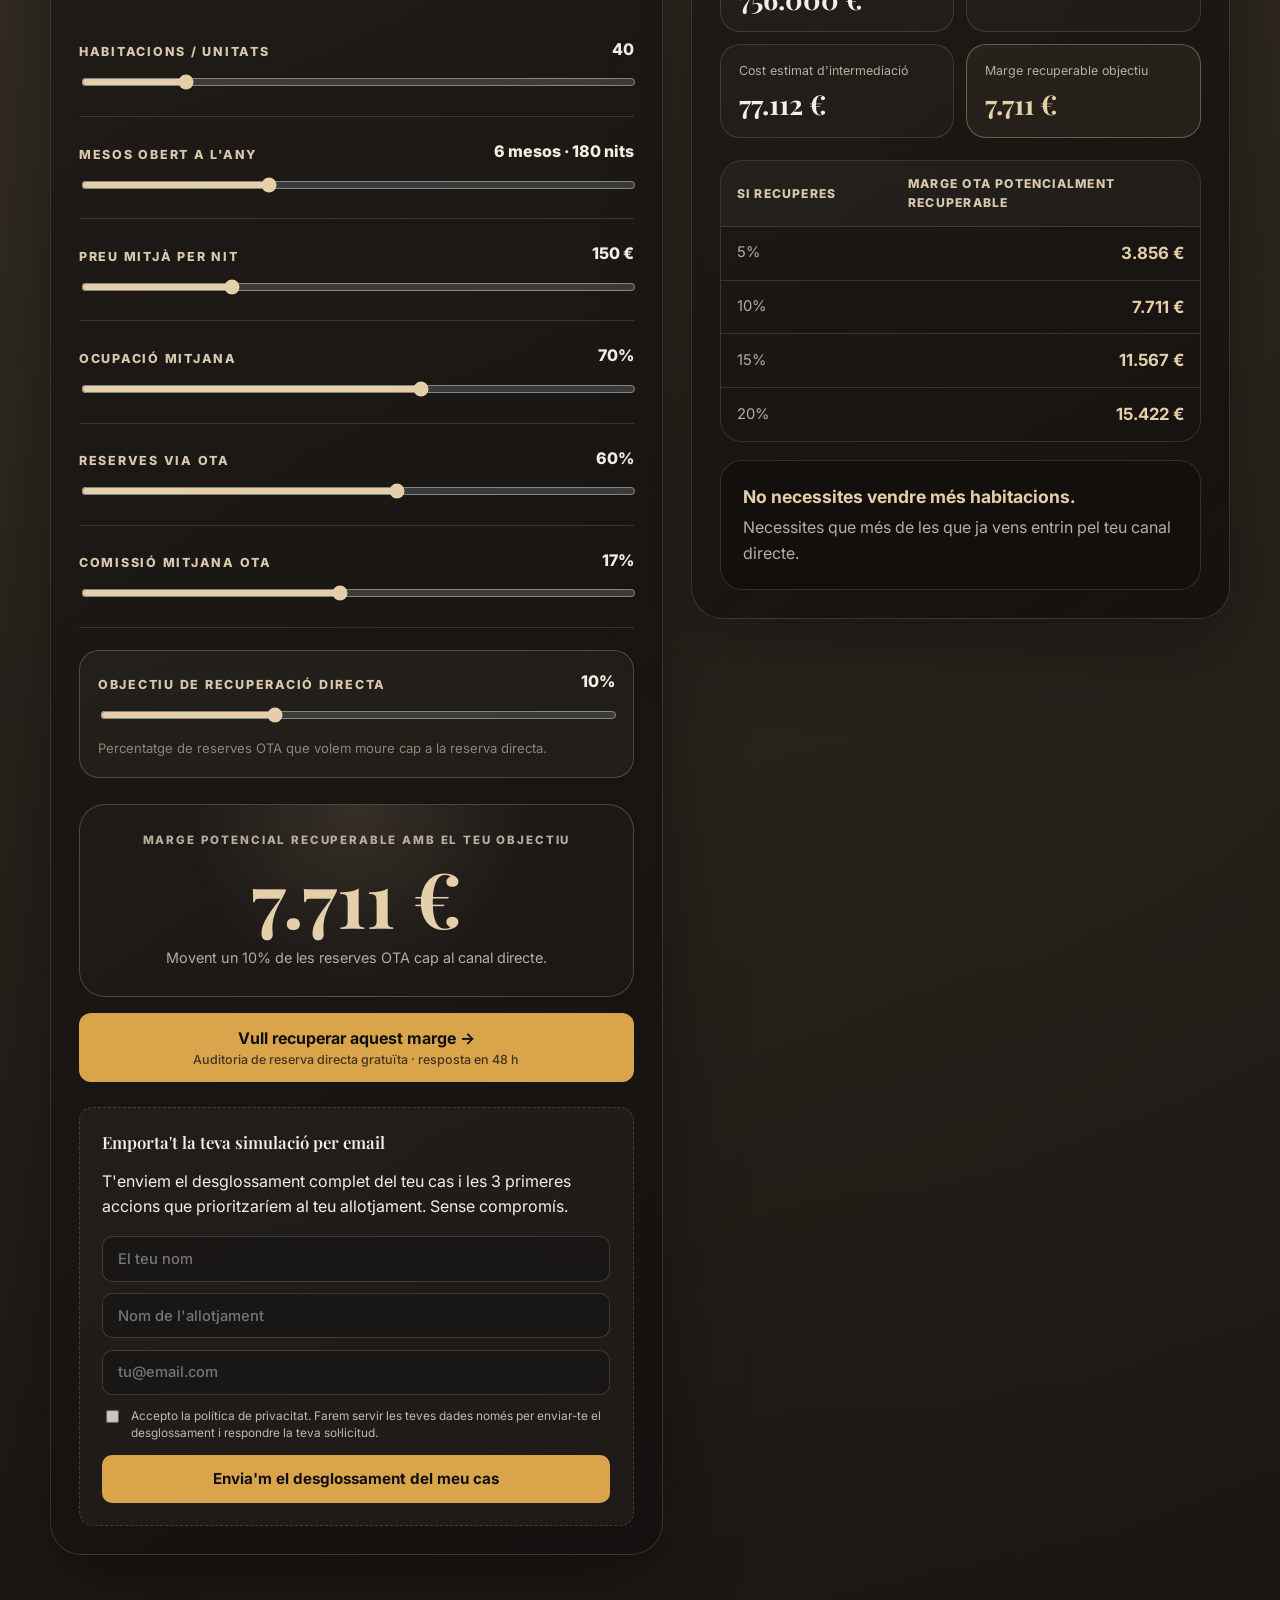
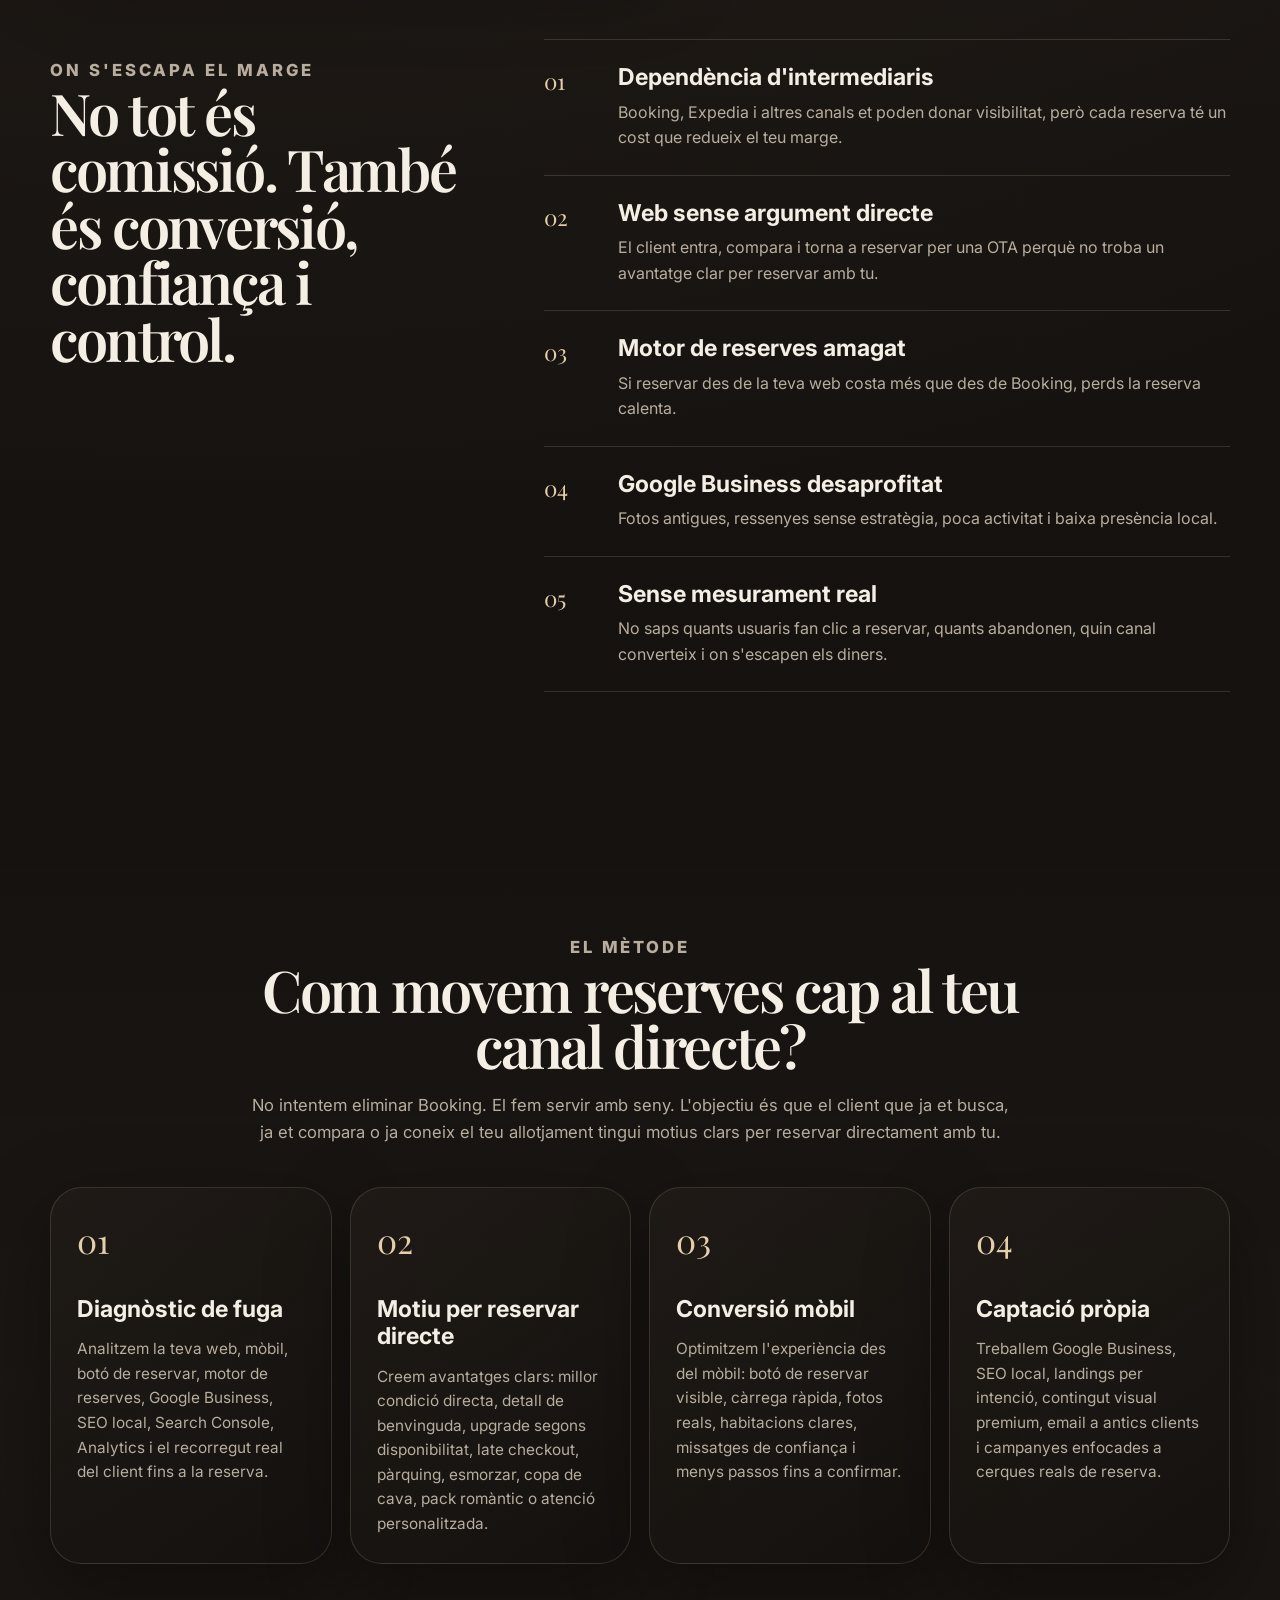
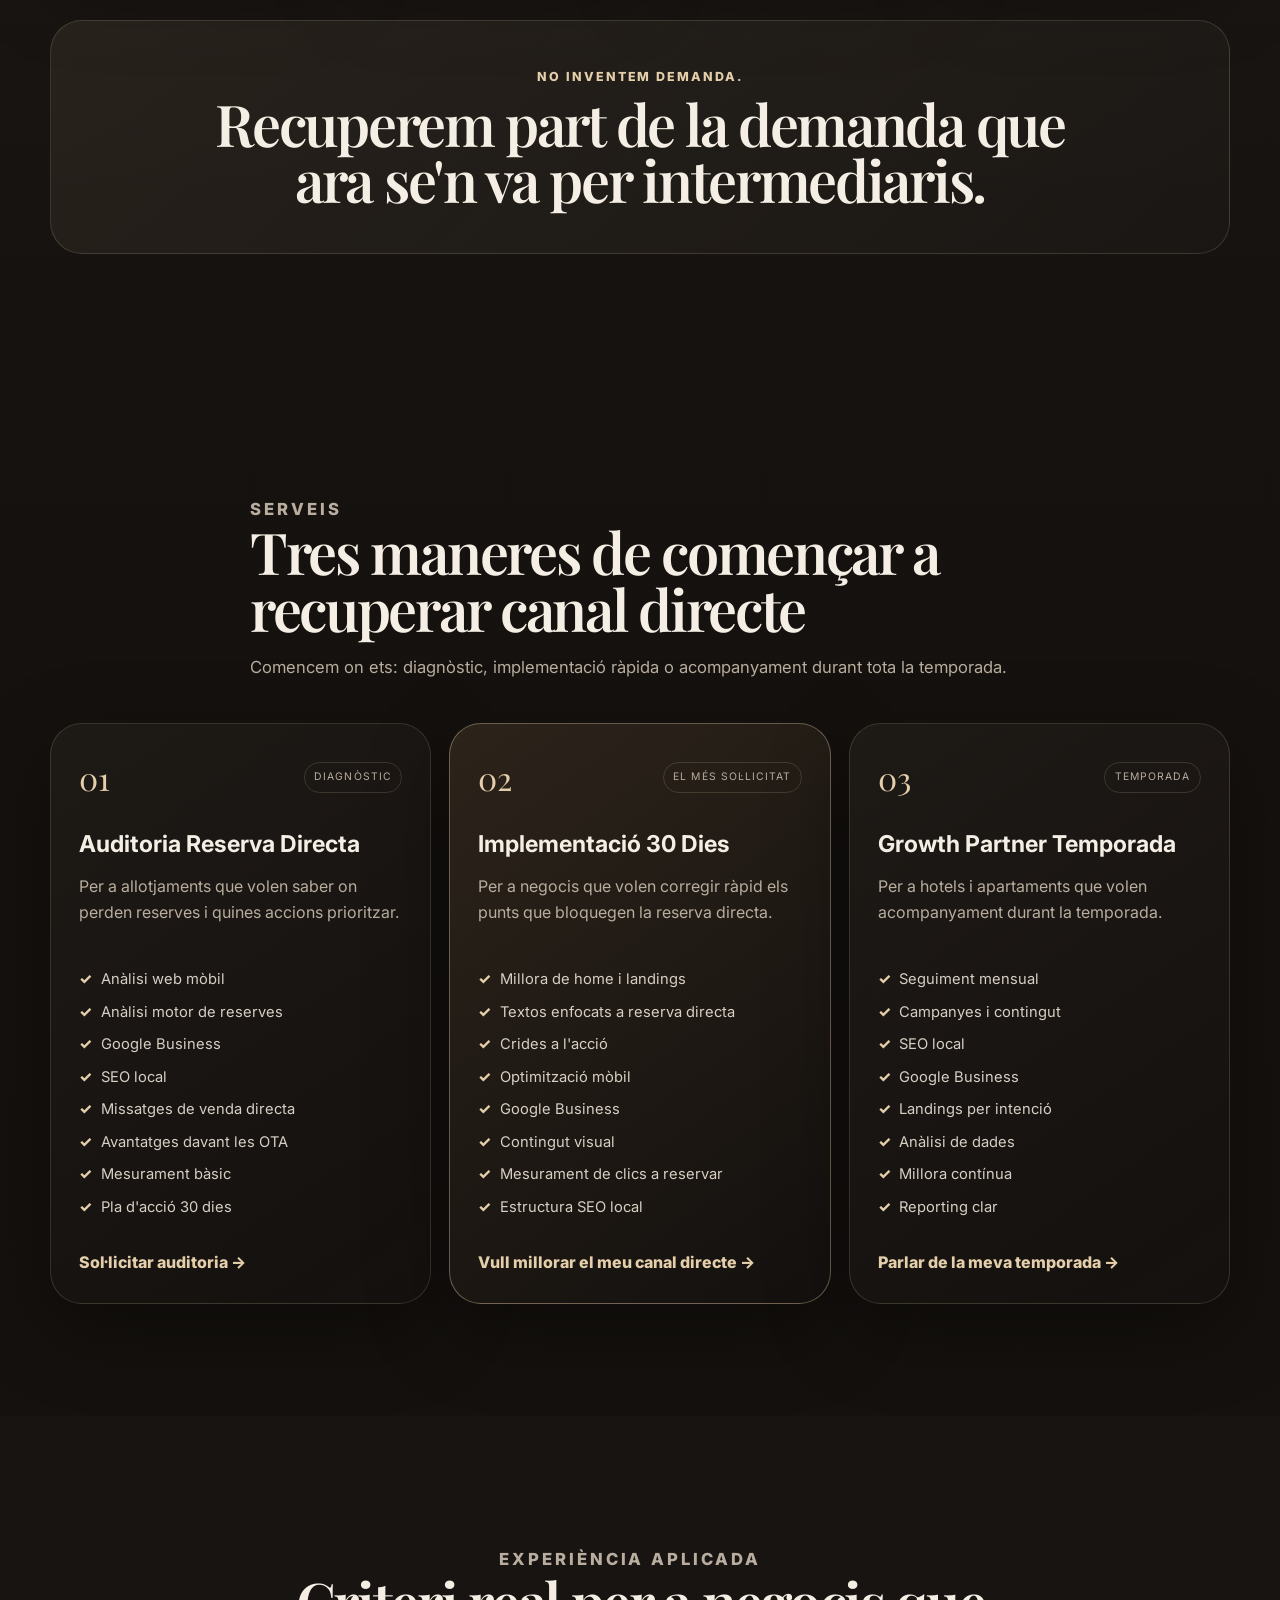
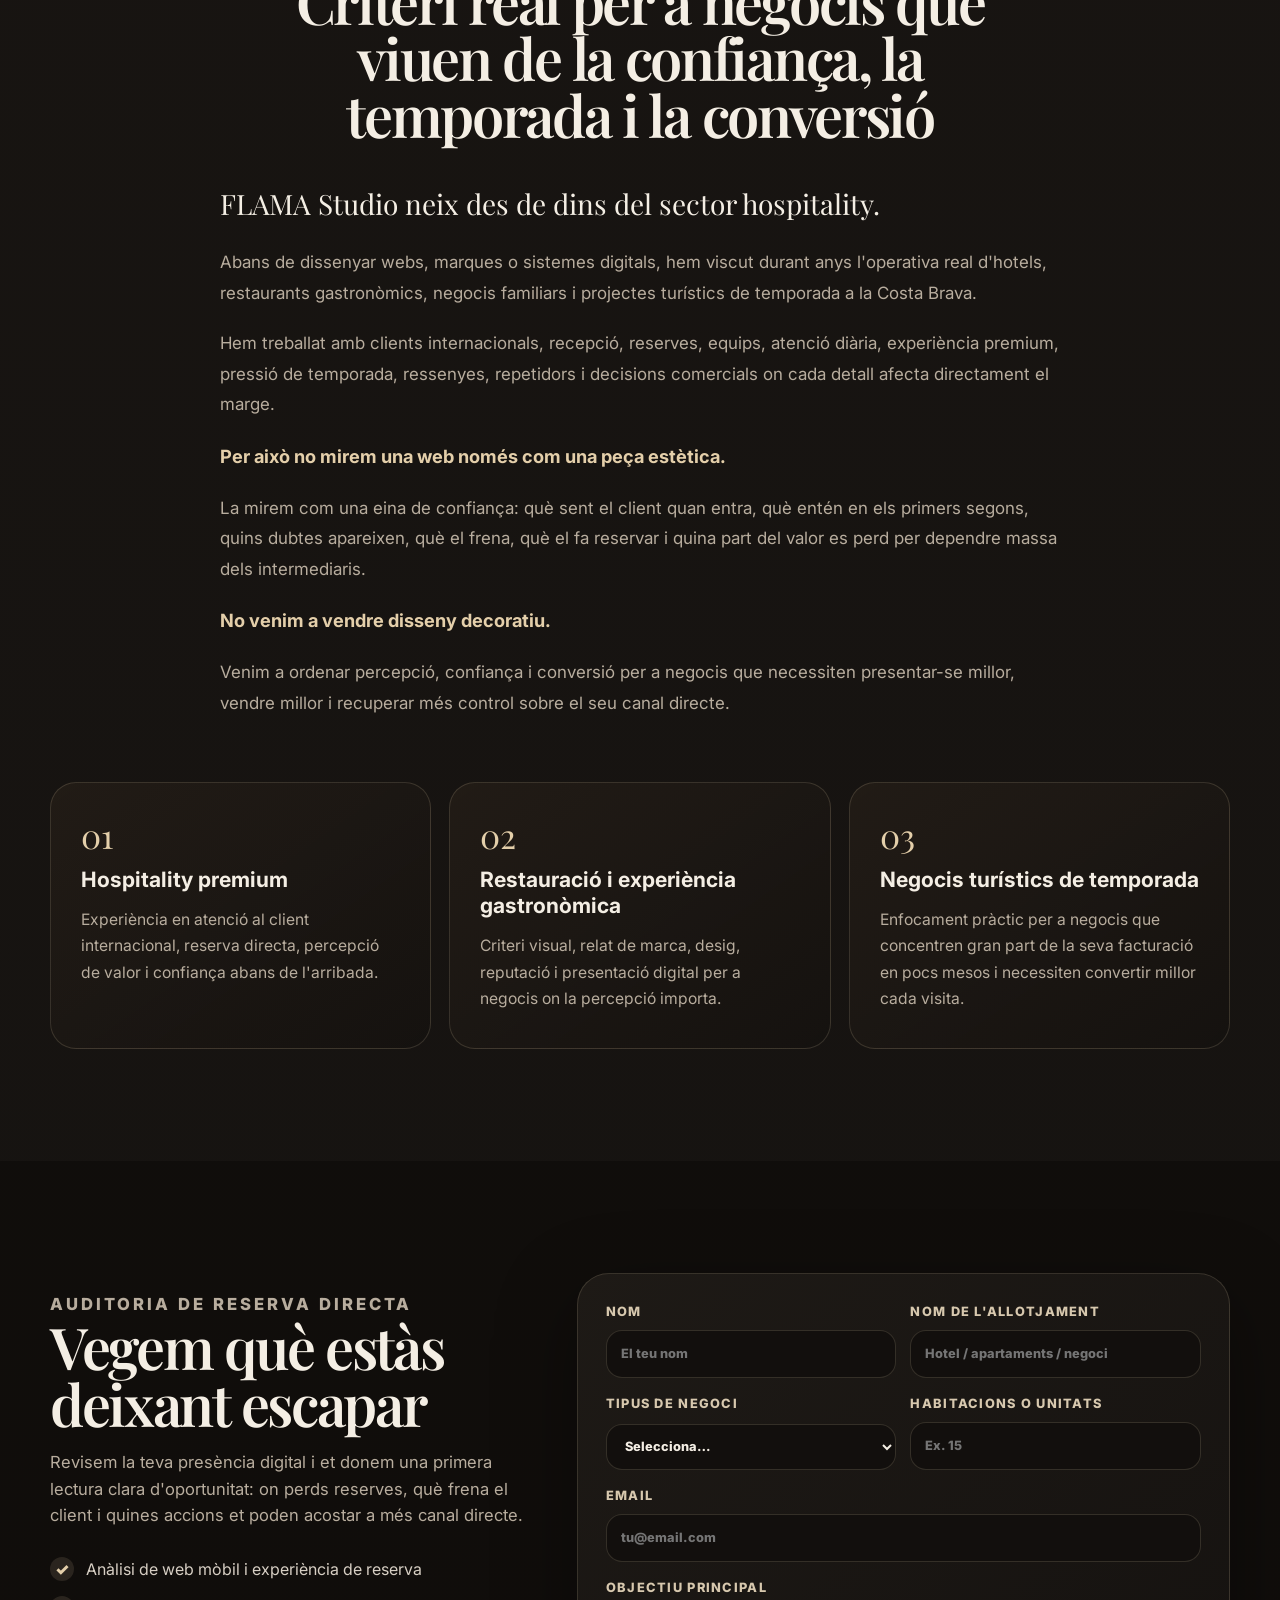
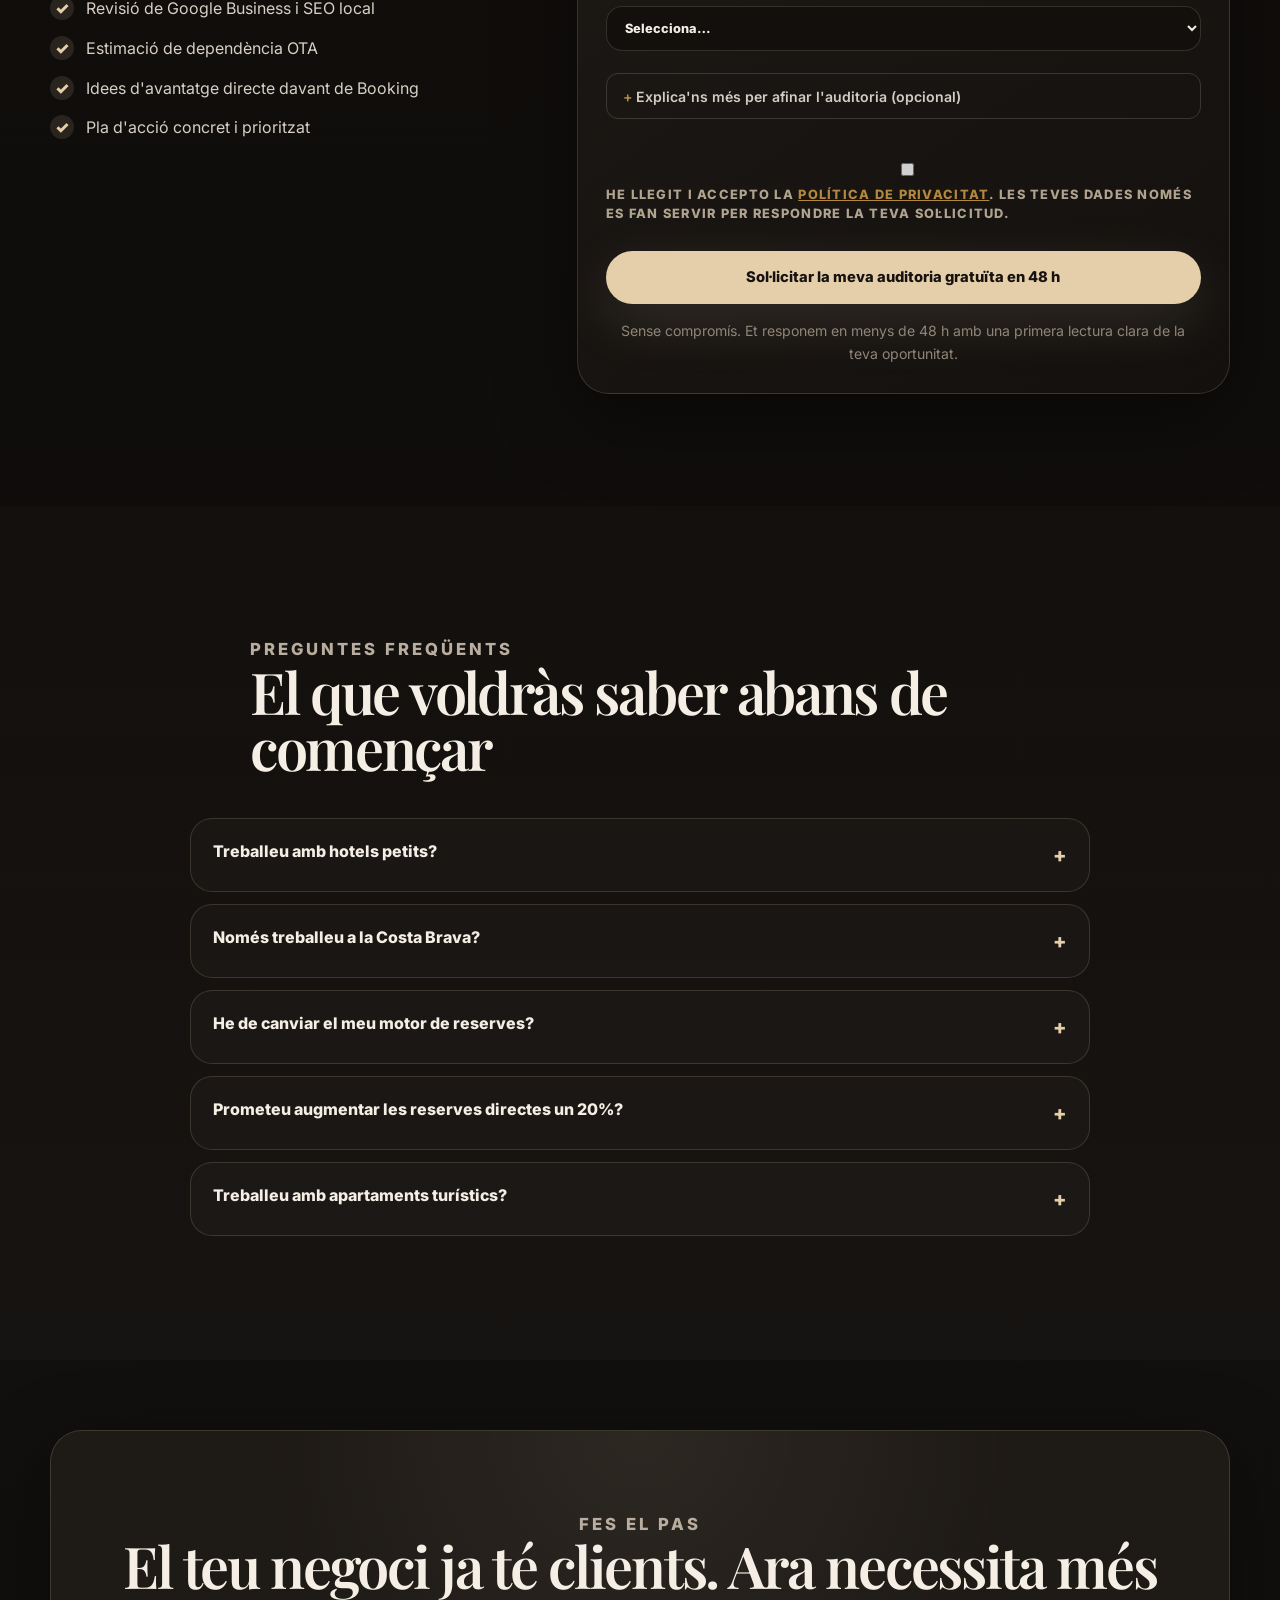
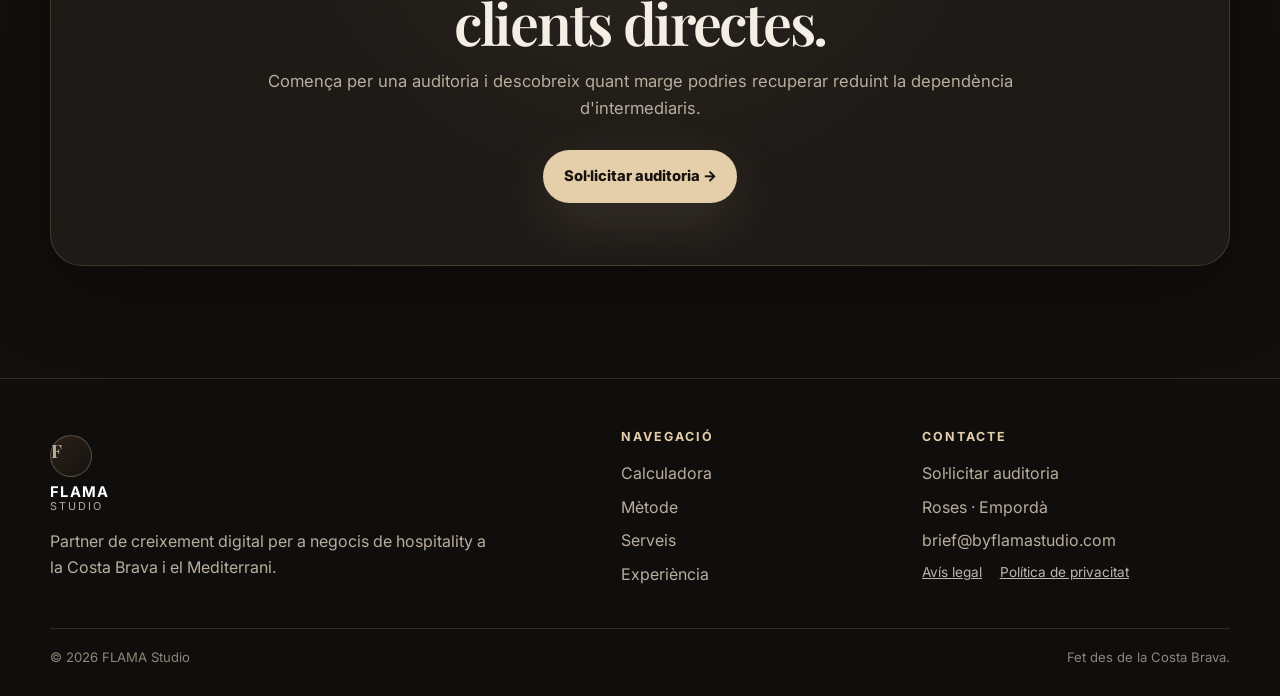
==== commit b2ec021a: "Pulir contador del hero: subida limpia y sin reinicio brusco - Euros enteros (sin céntimos parpadean" ====
--- a/ca.html
+++ b/ca.html
@@ -1015,15 +1015,12 @@
   <script>
   /* Configuración del contador (clara y fácil de ajustar).
      IMPORTANTE: es una SIMULACIÓN orientativa basada en un escenario hotelero
-     medio, no un dato real del visitante. Cambia solo estos valores para
-     recalibrar el ritmo y el tope. */
+     medio, no un dato real del visitante. Cambia solo estos valores. */
   const OTA_COUNTER_CONFIG = {
-    yearlyEstimatedLoss: 120000,            // € de margen/comisión anual estimado en fuga (escenario medio)
-    secondsPerYear: 365 * 24 * 60 * 60,     // referencia temporal anual
-    daysPerYear: 365,                        // el tope diario se calcula solo: yearlyEstimatedLoss / daysPerYear
-    secondsToReachMax: 24,                    // ritmo: segundos en llegar al tope diario
-    holdMs: 2200,                             // pausa de "respiración" al alcanzar el tope antes de reiniciar
-    easing: true                              // frenado suave al acercarse al tope (más creíble, menos casino)
+    yearlyEstimatedLoss: 120000,   // € de margen/comisión anual estimado en fuga (escenario medio)
+    daysPerYear: 365,              // el tope = margen diario estimado: yearlyEstimatedLoss / daysPerYear
+    secondsToReachMax: 24,         // duración de la subida hasta el tope (segundos)
+    easing: true                   // ease-out suave (sin parpadeo, sin efecto casino)
   };
 
   (function(){
@@ -1031,55 +1028,44 @@
     if(!el) return;
 
     var locale = (document.documentElement.lang === 'ca') ? 'ca-ES' : 'es-ES';
-    var fmt = new Intl.NumberFormat(locale, {style:'currency', currency:'EUR', minimumFractionDigits:2, maximumFractionDigits:2});
-
-    // Tope visual = margen diario estimado, derivado de la cifra anual (no hardcodeado)
+    // Euros enteros: sube limpio, sin céntimos parpadeando a 60 fps
+    var fmt = new Intl.NumberFormat(locale, {style:'currency', currency:'EUR', maximumFractionDigits:0});
+
+    // Tope = margen diario estimado, derivado de la cifra anual (no hardcodeado)
     var max = OTA_COUNTER_CONFIG.yearlyEstimatedLoss / OTA_COUNTER_CONFIG.daysPerYear;
-    var baseRate = max / OTA_COUNTER_CONFIG.secondsToReachMax; // €/seg de ritmo visible
-    var value = 0, last = null, rafId = null, holding = false;
-
-    function render(){ el.textContent = fmt.format(value); }
-
-    function step(now){
+    var durationMs = OTA_COUNTER_CONFIG.secondsToReachMax * 1000;
+
+    var elapsed = 0, last = null, rafId = null, finished = false;
+
+    function easeOutCubic(t){ return 1 - Math.pow(1 - t, 3); }
+    function render(v){ el.textContent = fmt.format(v); }
+
+    function frame(now){
       if(last === null) last = now;
-      var dt = (now - last) / 1000; last = now;
-      if(dt > 0.25) dt = 0.25; // evita saltos al volver de segundo plano
-
-      var factor = 1;
-      if(OTA_COUNTER_CONFIG.easing){
-        // cuanto más cerca del tope, más lento sube (curva de frenado)
-        factor = Math.max(0.10, (max - value) / max);
+      var dt = now - last; last = now;
+      if(dt > 100) dt = 100;            // al volver de segundo plano, no saltar
+      elapsed += dt;
+
+      var t = elapsed / durationMs;
+      if(t >= 1){                        // llega al tope y SE DETIENE (no reinicia, no crece más)
+        render(max); finished = true; rafId = null; return;
       }
-      value += baseRate * dt * factor;
-
-      if(value >= max){
-        value = max; render();
-        // respira y reinicia suavemente: nunca crece hasta cifras absurdas
-        holding = true; rafId = null;
-        setTimeout(function(){
-          value = 0; last = null; holding = false;
-          if(document.visibilityState === 'visible') rafId = requestAnimationFrame(step);
-        }, OTA_COUNTER_CONFIG.holdMs);
-        return;
-      }
-      render();
-      rafId = requestAnimationFrame(step);
-    }
-
-    function start(){ if(rafId === null && !holding){ last = null; rafId = requestAnimationFrame(step); } }
+      render(max * (OTA_COUNTER_CONFIG.easing ? easeOutCubic(t) : t));
+      rafId = requestAnimationFrame(frame);
+    }
+
+    function start(){ if(rafId === null && !finished){ last = null; rafId = requestAnimationFrame(frame); } }
     function stop(){ if(rafId !== null){ cancelAnimationFrame(rafId); rafId = null; } }
 
-    // Pausa cuando la pestaña no está visible; reanuda sin saltos exagerados
+    // Pausa cuando la pestaña no es visible; reanuda donde se quedó, sin saltos
     document.addEventListener('visibilitychange', function(){
       if(document.visibilityState === 'hidden') stop(); else start();
     });
 
-    render();
     if(window.matchMedia && window.matchMedia('(prefers-reduced-motion: reduce)').matches){
-      // Sin animación: muestra una cifra estática orientativa
-      value = Math.round(max * 0.62); render();
+      render(max);                       // sin animación: muestra el tope estático
     } else {
-      start();
+      render(0); start();
     }
   })();
   </script>
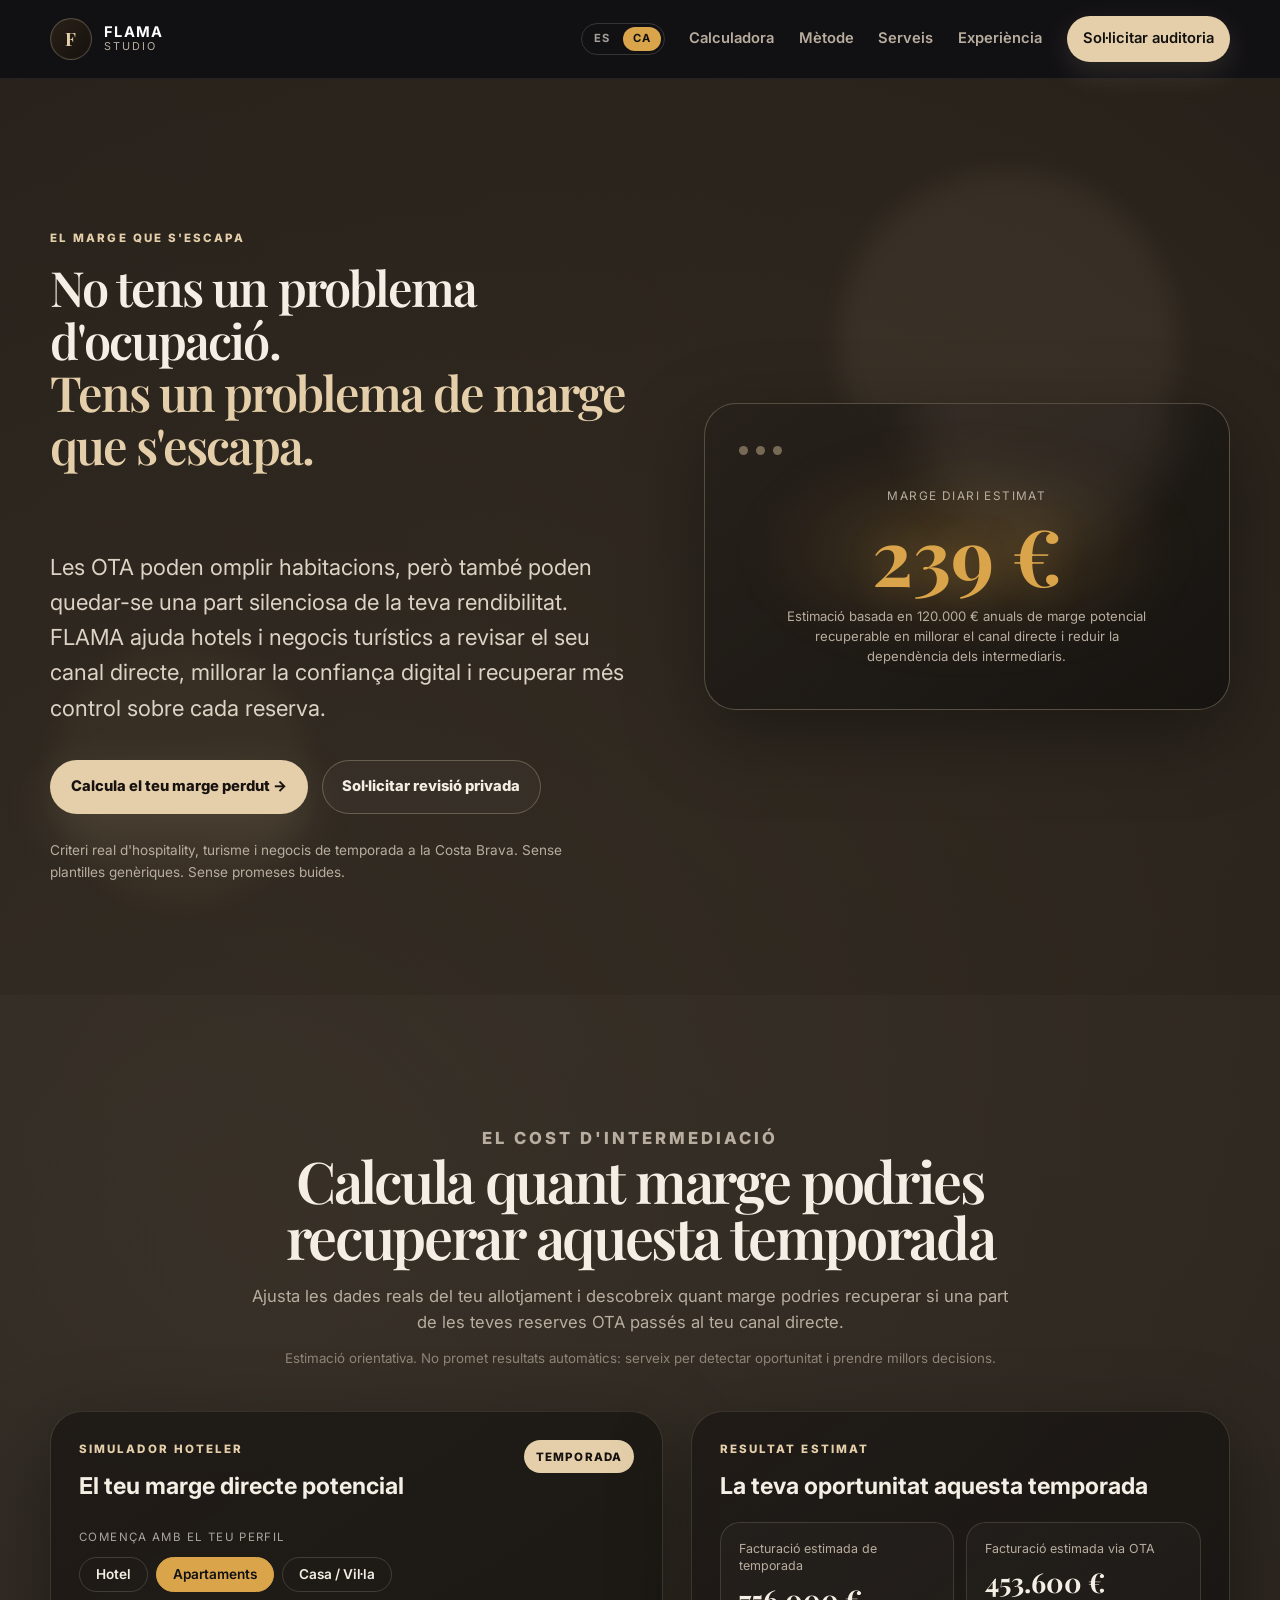
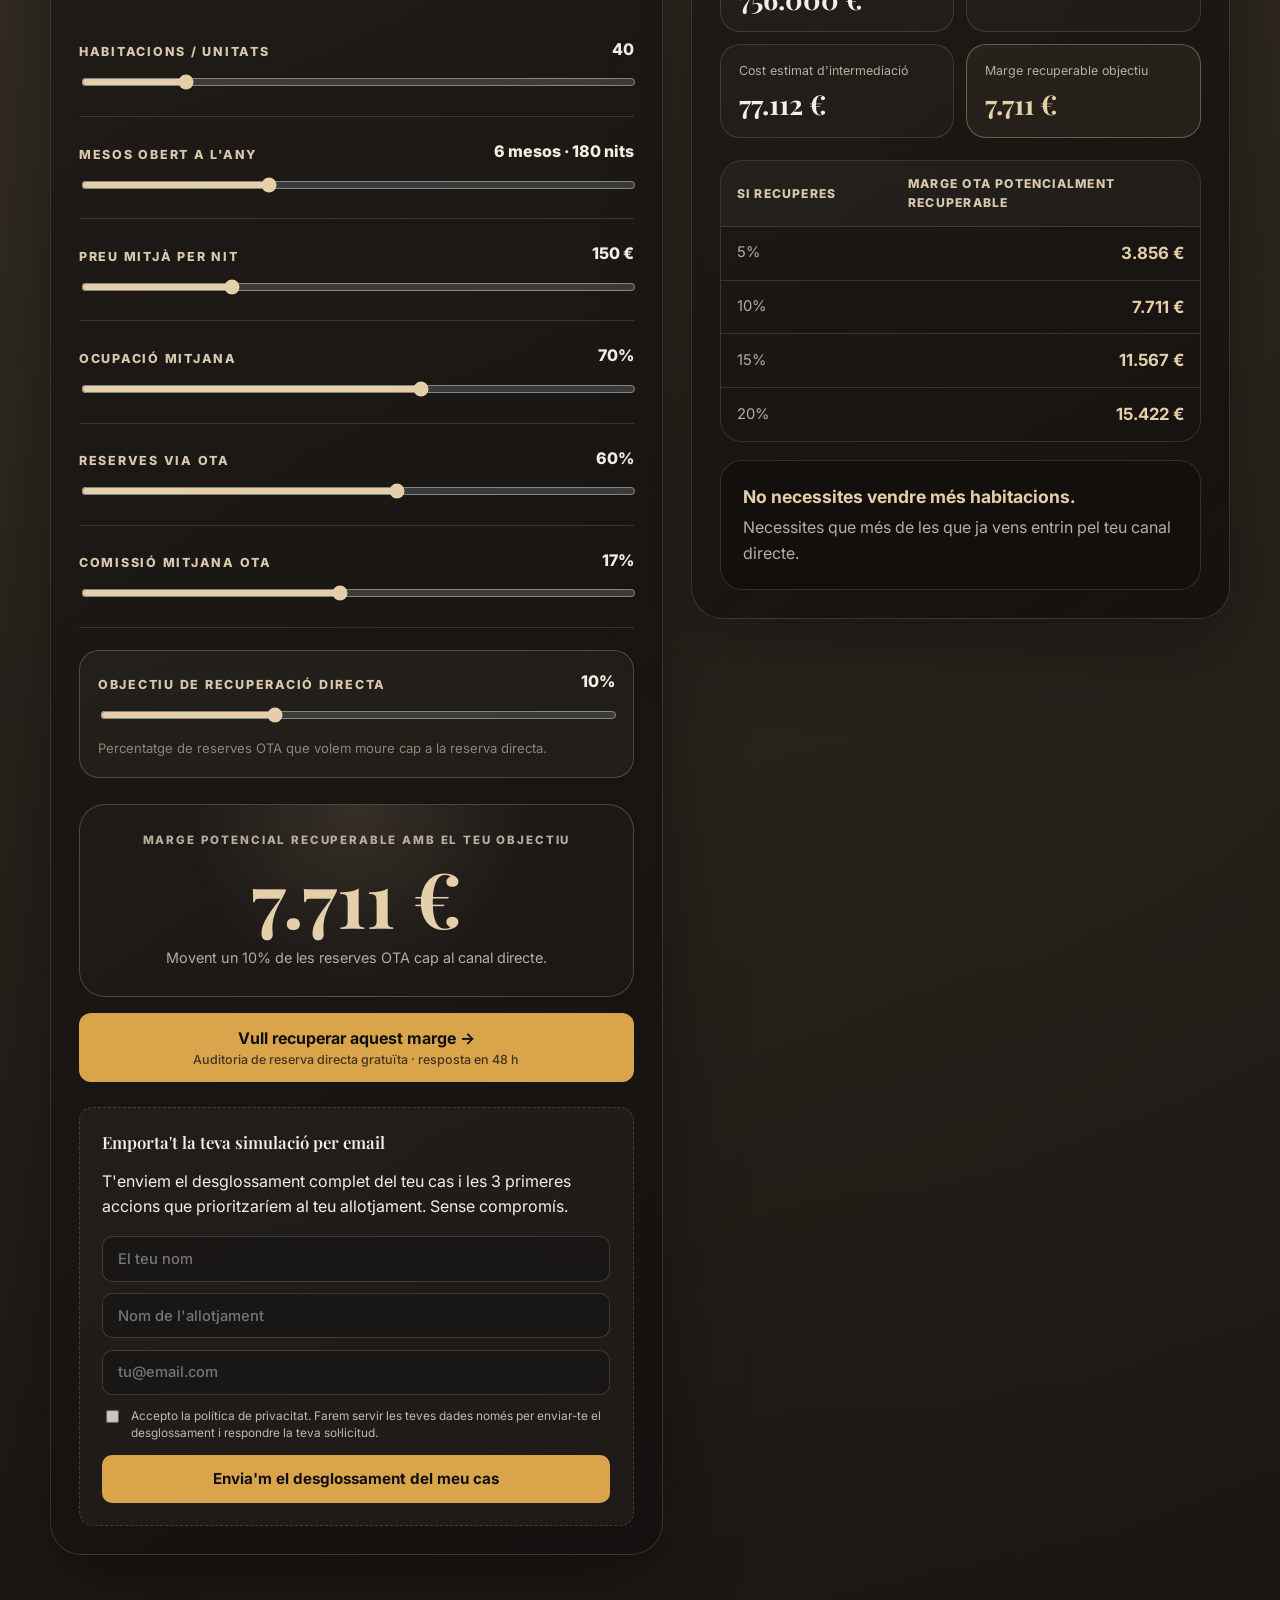
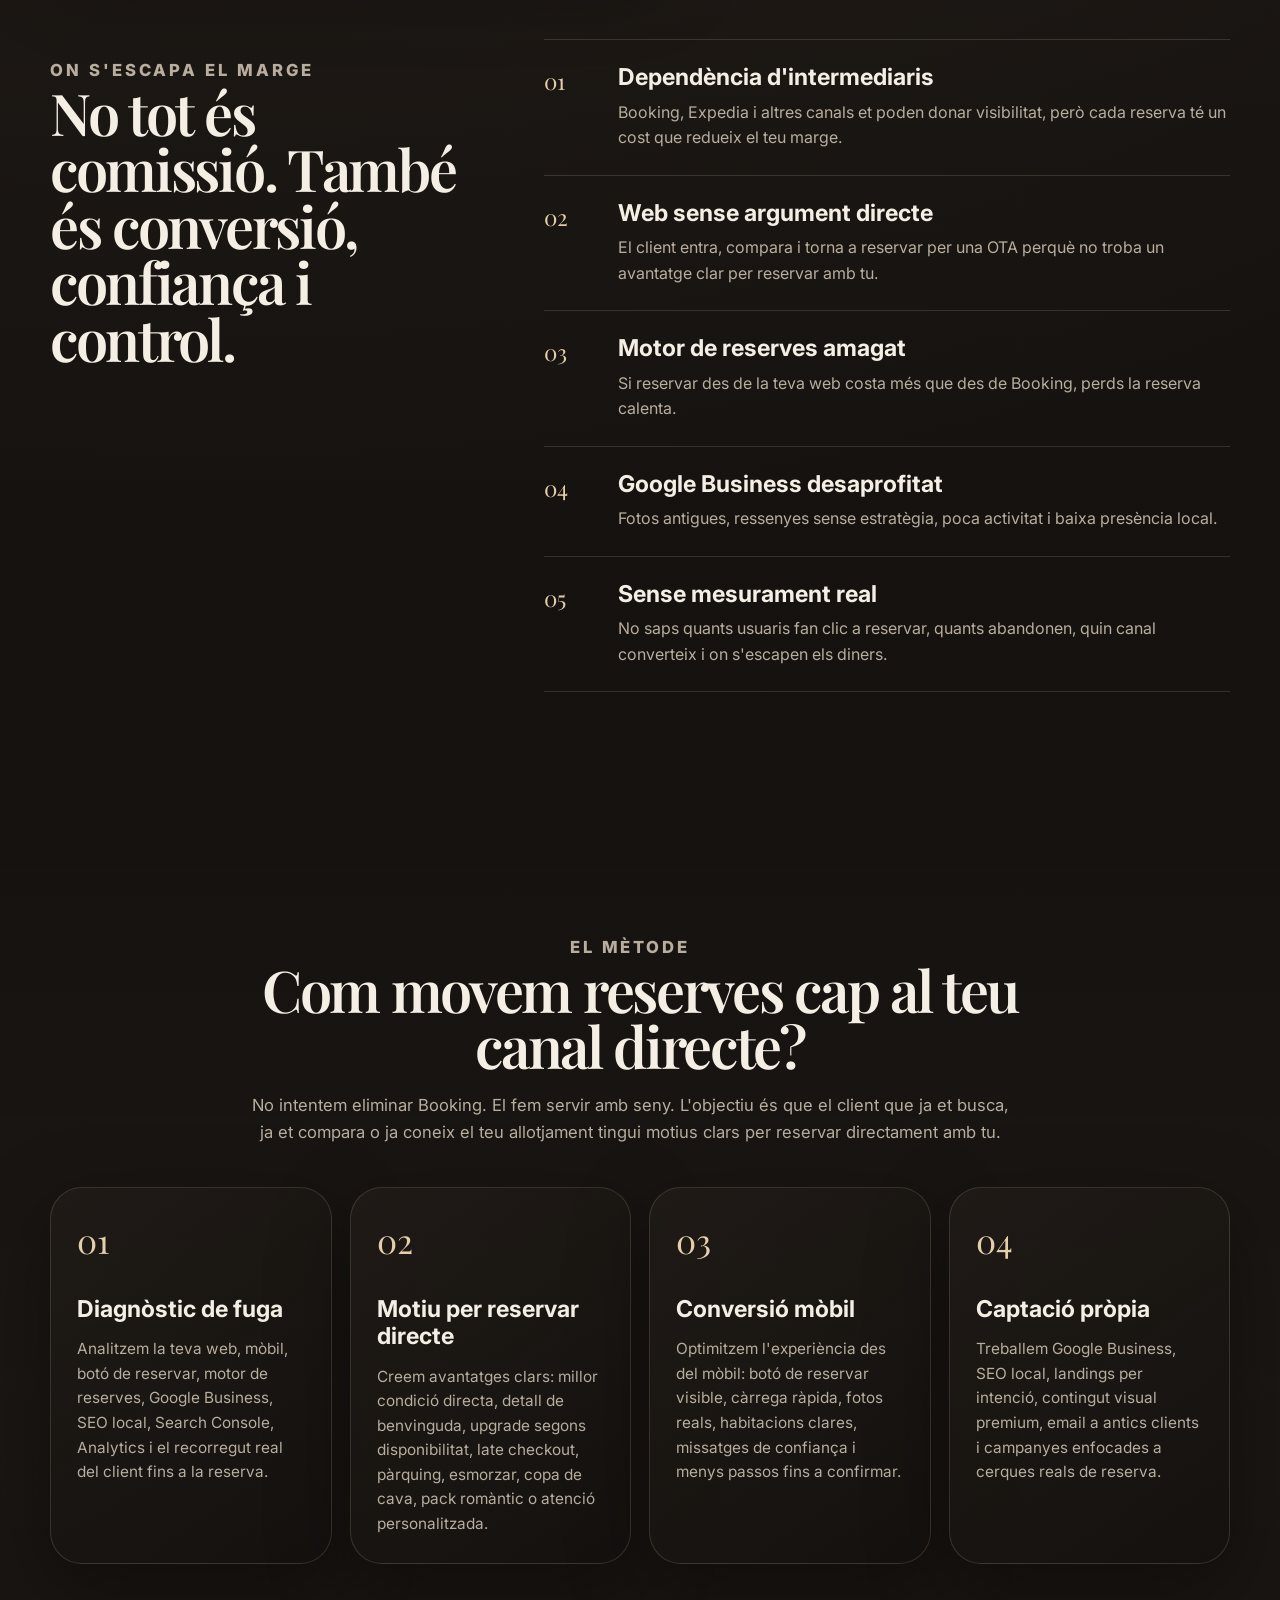
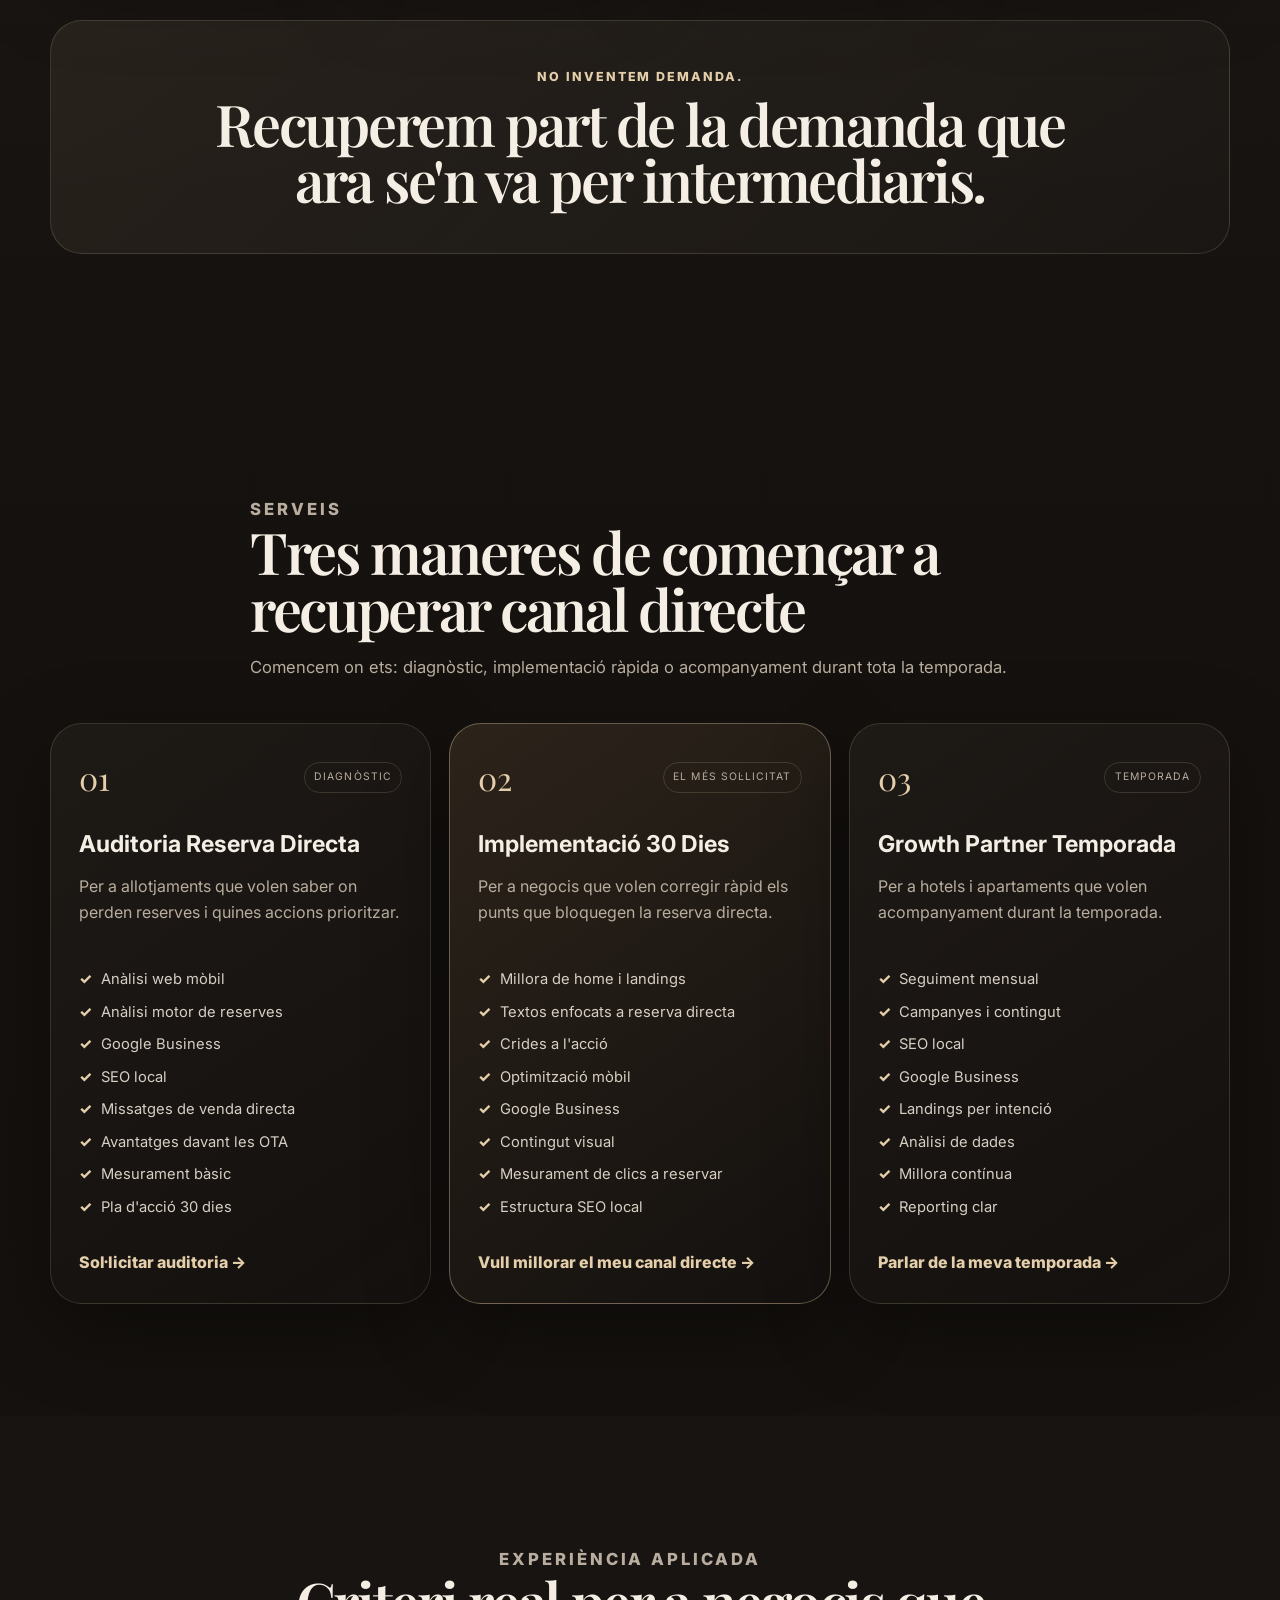
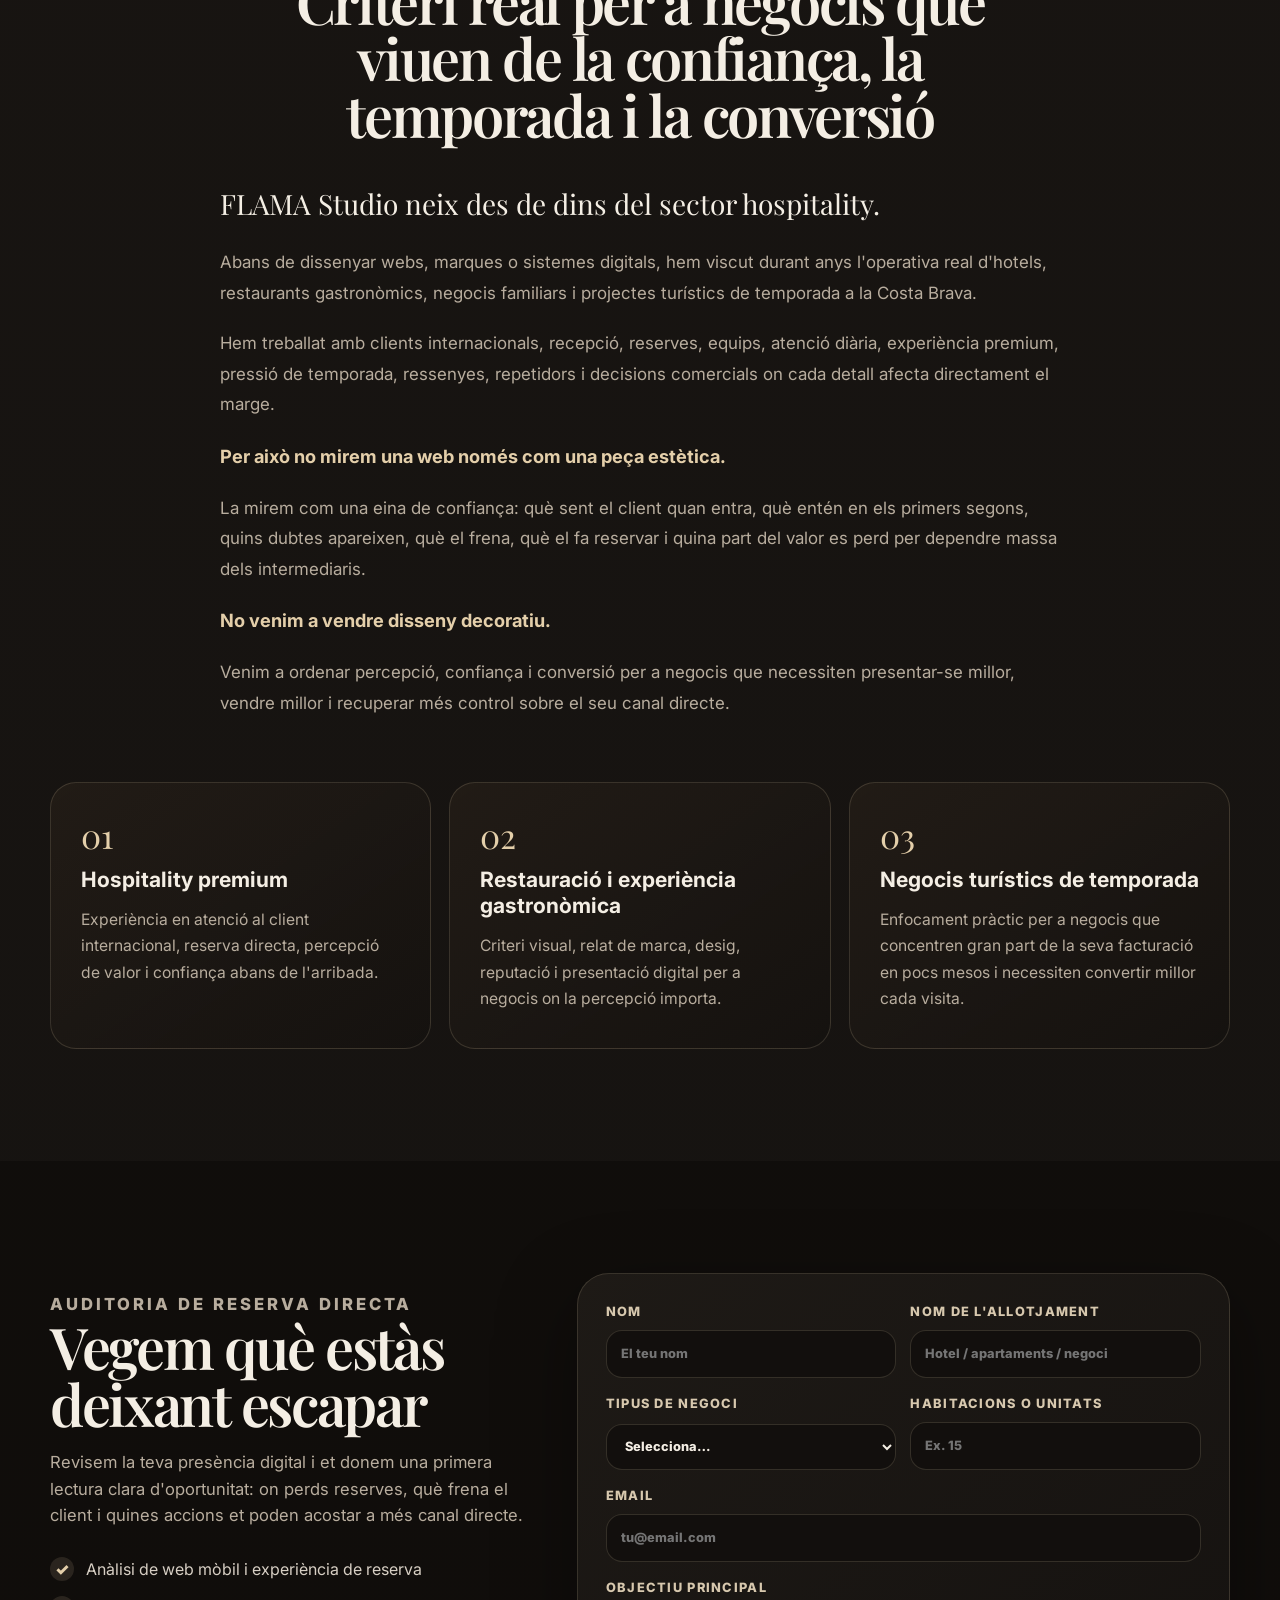
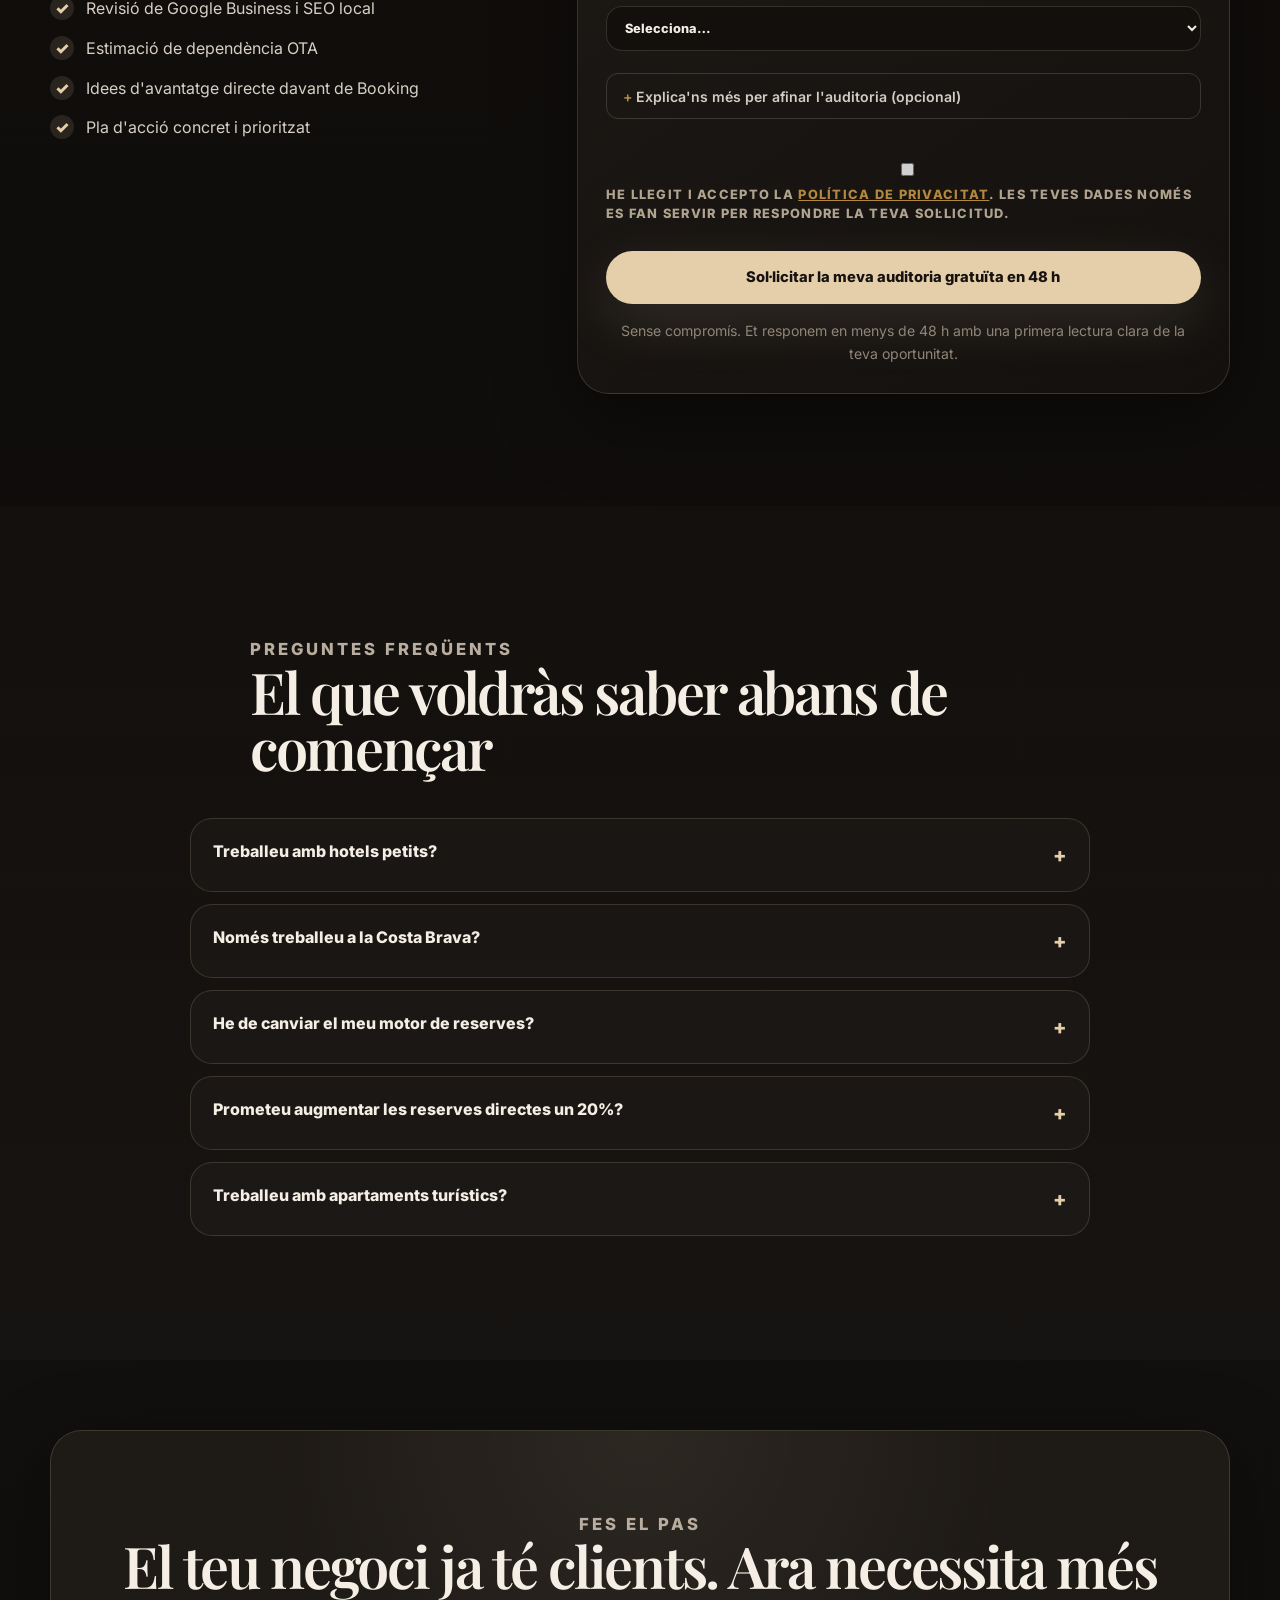
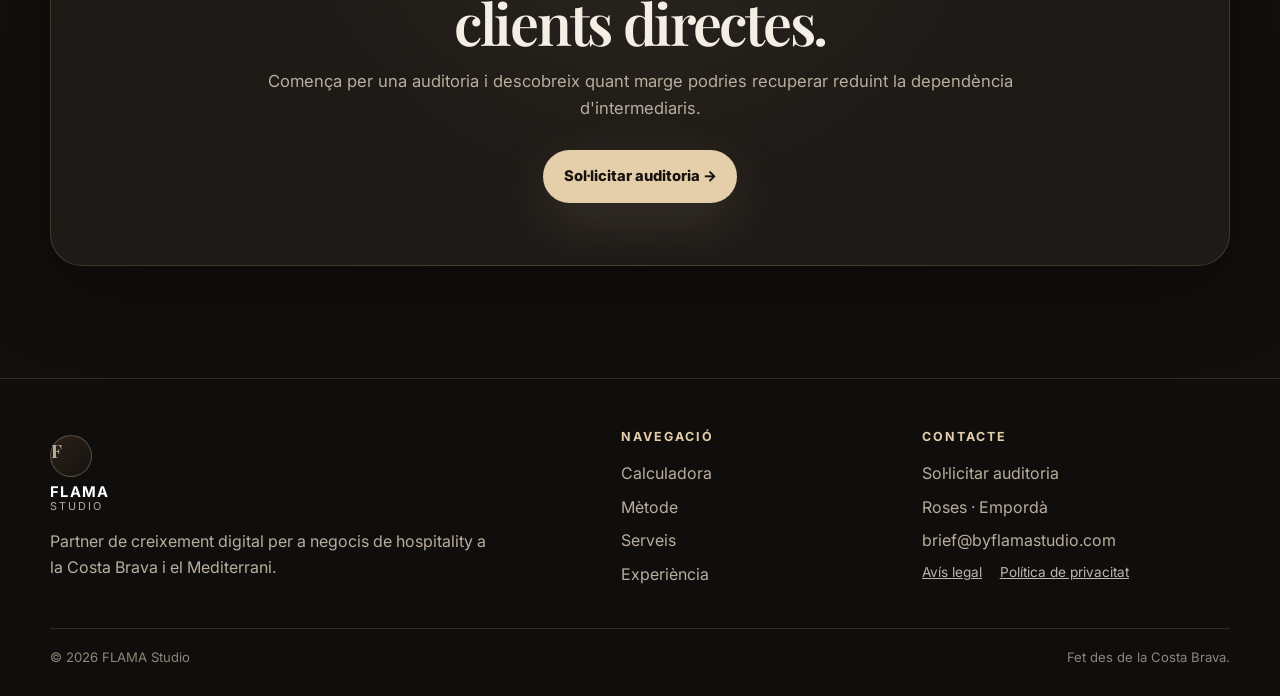
==== commit a0b1bcb0: "Contador del hero: 8s, termina en 328€, label claro y sin reinicios - Duración reducida a 8s (antes " ====
--- a/ca.html
+++ b/ca.html
@@ -280,9 +280,9 @@
           <div class="panel-top">
             <span class="dot"></span><span class="dot"></span><span class="dot"></span>
           </div>
-          <p class="ota-counter-label">Marge diari estimat que podria escapar-se per intermediaris</p>
+          <p class="ota-counter-label">Marge diari estimat</p>
           <div class="ota-counter" id="otaCounter">0 €</div>
-          <p class="ota-counter-note">Simulació orientativa basada en un escenari hoteler mitjà. <a href="#calculadora" data-gtm="cta_click" data-gtm-label="hero_counter_calc">Calcula el teu cas real en menys d'un minut.</a></p>
+          <p class="ota-counter-note">Estimació basada en 120.000 € anuals de marge potencial recuperable en millorar el canal directe i reduir la dependència dels intermediaris.</p>
         </aside>
 
         <div class="hero-body reveal delay-1">
@@ -1017,9 +1017,9 @@
      IMPORTANTE: es una SIMULACIÓN orientativa basada en un escenario hotelero
      medio, no un dato real del visitante. Cambia solo estos valores. */
   const OTA_COUNTER_CONFIG = {
-    yearlyEstimatedLoss: 120000,   // € de margen/comisión anual estimado en fuga (escenario medio)
+    yearlyEstimatedLoss: 120000,   // € de margen anual potencial recuperable (escenario medio)
     daysPerYear: 365,              // el tope = margen diario estimado: yearlyEstimatedLoss / daysPerYear
-    secondsToReachMax: 24,         // duración de la subida hasta el tope (segundos)
+    secondsToReachMax: 8,          // duración total de la subida (segundos)
     easing: true                   // ease-out suave (sin parpadeo, sin efecto casino)
   };
 
@@ -1031,41 +1031,34 @@
     // Euros enteros: sube limpio, sin céntimos parpadeando a 60 fps
     var fmt = new Intl.NumberFormat(locale, {style:'currency', currency:'EUR', maximumFractionDigits:0});
 
-    // Tope = margen diario estimado, derivado de la cifra anual (no hardcodeado)
-    var max = OTA_COUNTER_CONFIG.yearlyEstimatedLoss / OTA_COUNTER_CONFIG.daysPerYear;
+    // Tope entero = margen diario estimado derivado de la cifra anual (120000/365 -> 328)
+    var max = Math.floor(OTA_COUNTER_CONFIG.yearlyEstimatedLoss / OTA_COUNTER_CONFIG.daysPerYear);
     var durationMs = OTA_COUNTER_CONFIG.secondsToReachMax * 1000;
 
-    var elapsed = 0, last = null, rafId = null, finished = false;
+    var elapsed = 0, last = null, done = false;
 
     function easeOutCubic(t){ return 1 - Math.pow(1 - t, 3); }
     function render(v){ el.textContent = fmt.format(v); }
 
     function frame(now){
+      if(done) return;
       if(last === null) last = now;
       var dt = now - last; last = now;
-      if(dt > 100) dt = 100;            // al volver de segundo plano, no saltar
+      if(dt > 100) dt = 100;            // si el navegador estuvo inactivo, no saltar de golpe
       elapsed += dt;
 
       var t = elapsed / durationMs;
-      if(t >= 1){                        // llega al tope y SE DETIENE (no reinicia, no crece más)
-        render(max); finished = true; rafId = null; return;
-      }
-      render(max * (OTA_COUNTER_CONFIG.easing ? easeOutCubic(t) : t));
-      rafId = requestAnimationFrame(frame);
-    }
-
-    function start(){ if(rafId === null && !finished){ last = null; rafId = requestAnimationFrame(frame); } }
-    function stop(){ if(rafId !== null){ cancelAnimationFrame(rafId); rafId = null; } }
-
-    // Pausa cuando la pestaña no es visible; reanuda donde se quedó, sin saltos
-    document.addEventListener('visibilitychange', function(){
-      if(document.visibilityState === 'hidden') stop(); else start();
-    });
-
+      if(t >= 1){ render(max); done = true; return; }   // termina exactamente en 328 € y se queda fijo
+      render(Math.round(max * (OTA_COUNTER_CONFIG.easing ? easeOutCubic(t) : t)));
+      requestAnimationFrame(frame);
+    }
+
+    // Animación única: NO se reinicia por scroll, resize, visibilitychange ni re-render
     if(window.matchMedia && window.matchMedia('(prefers-reduced-motion: reduce)').matches){
-      render(max);                       // sin animación: muestra el tope estático
+      render(max); done = true;          // sin animación: muestra 328 € directamente
     } else {
-      render(0); start();
+      render(0);
+      requestAnimationFrame(frame);
     }
   })();
   </script>
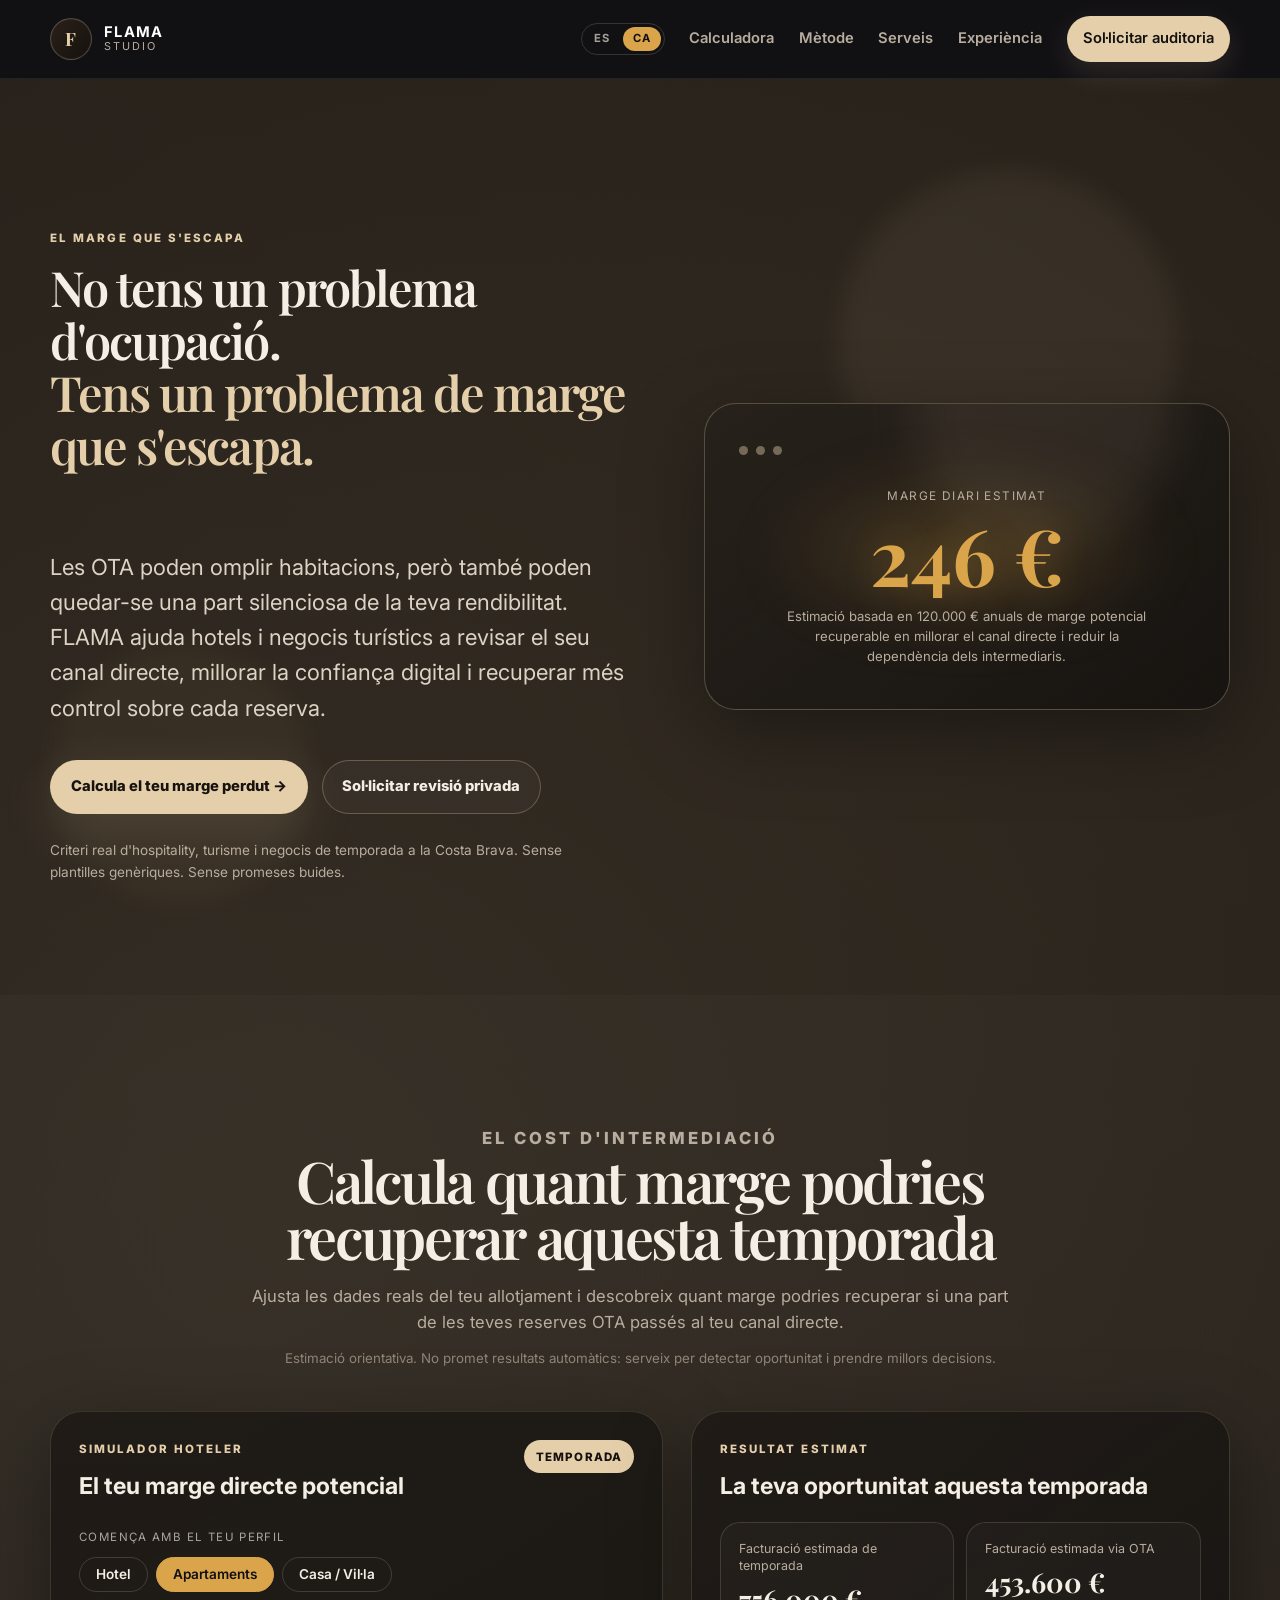
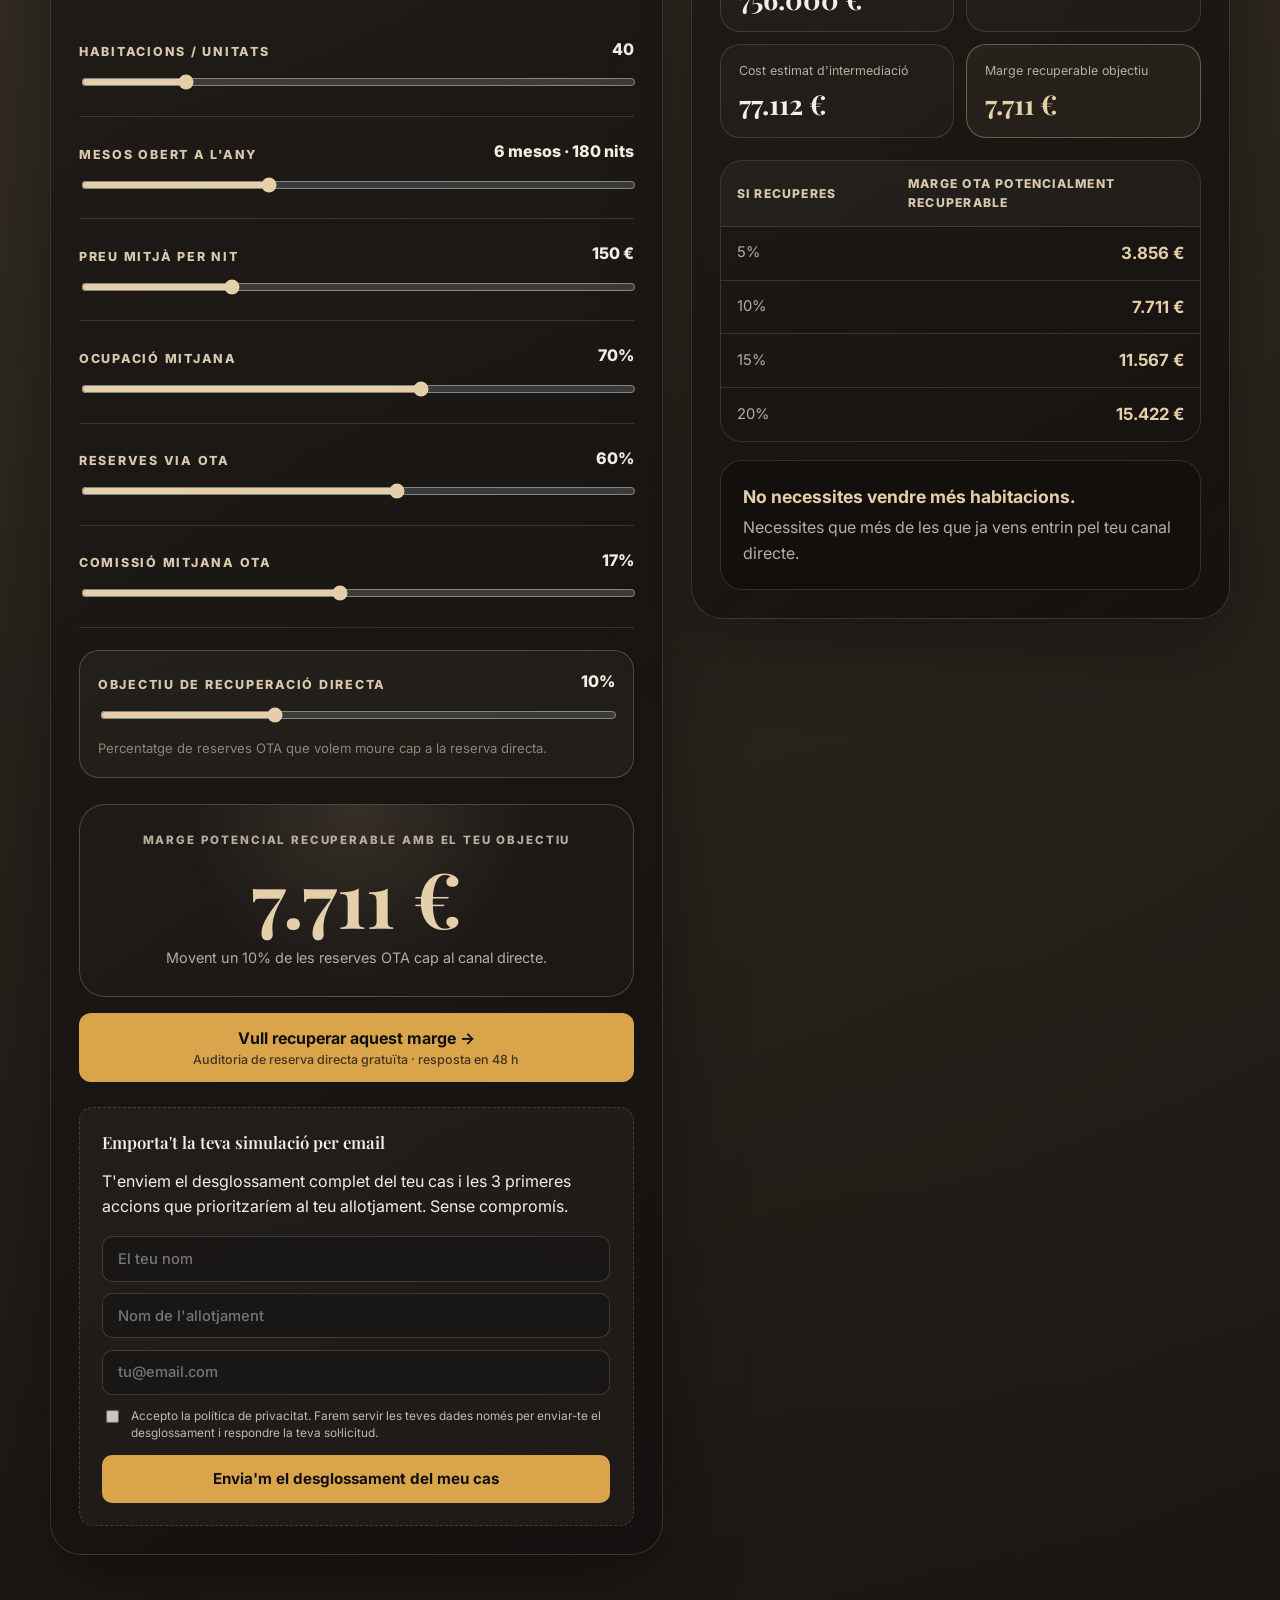
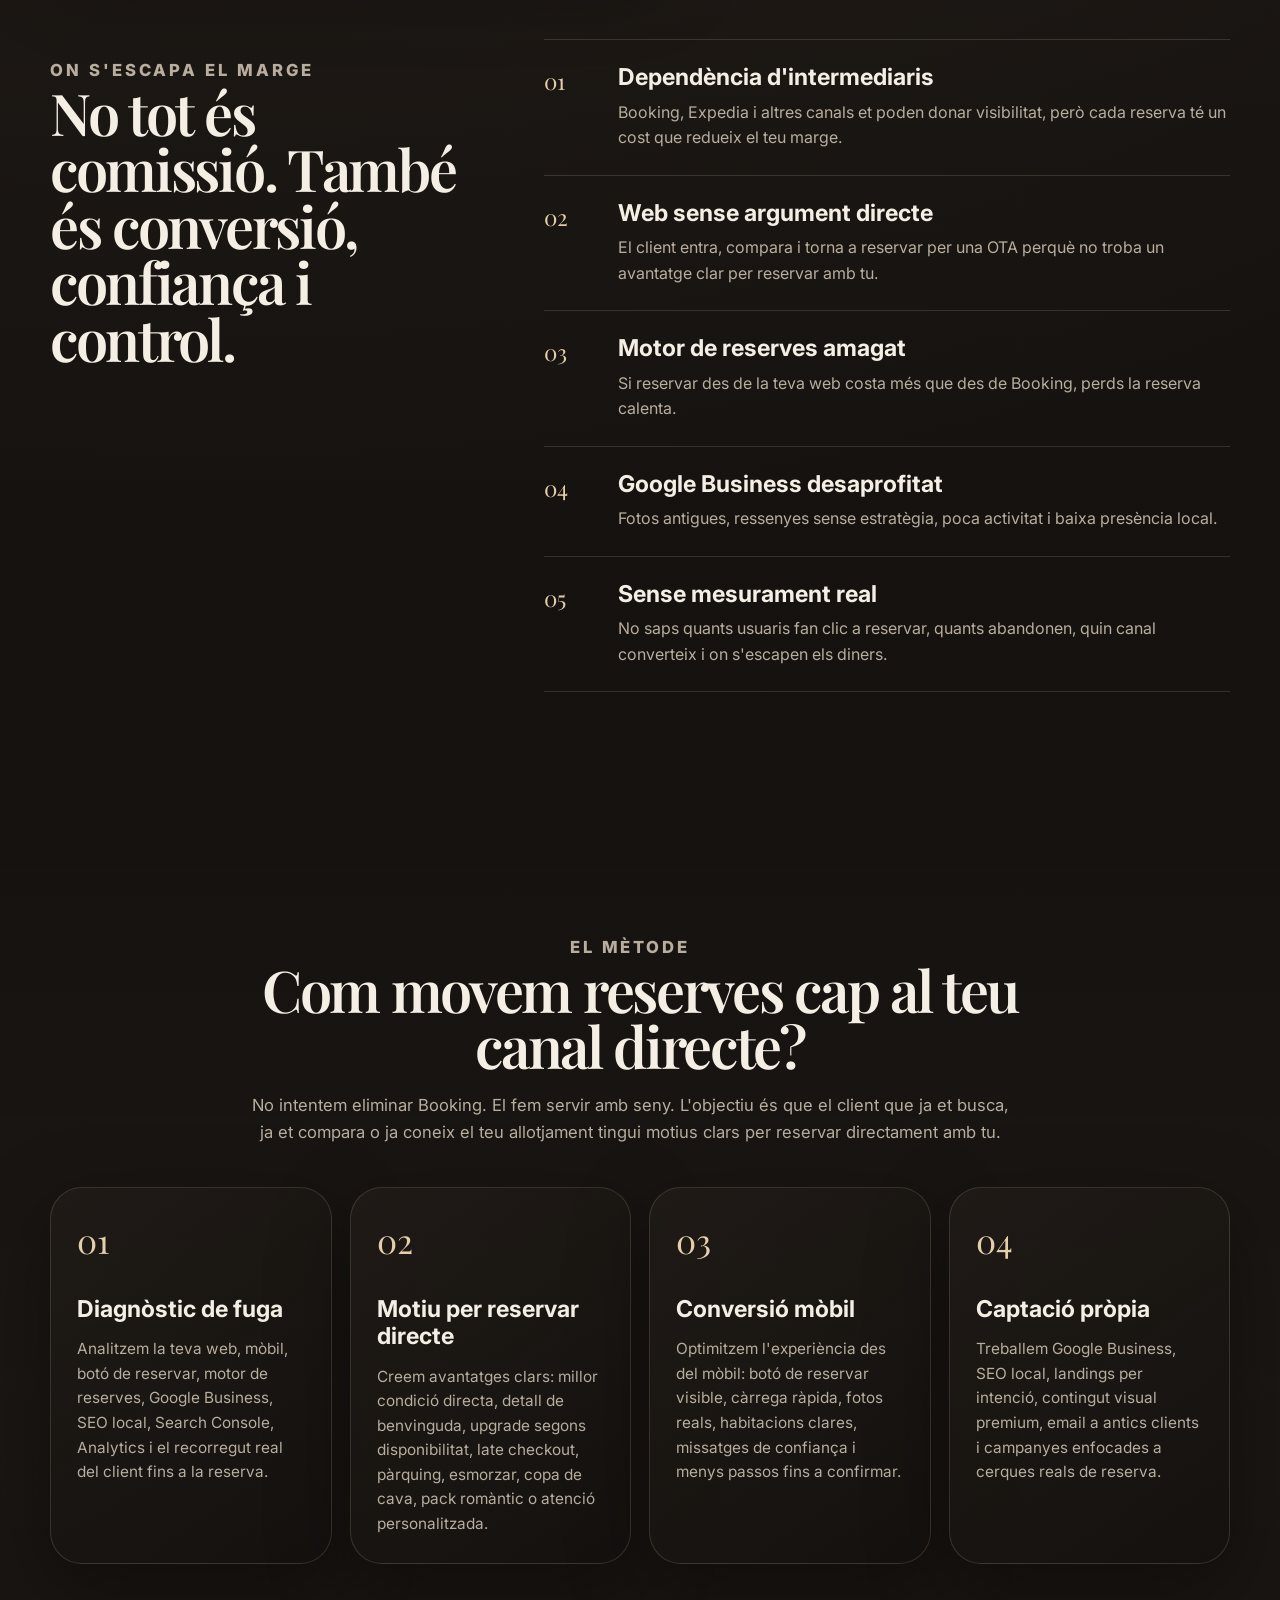
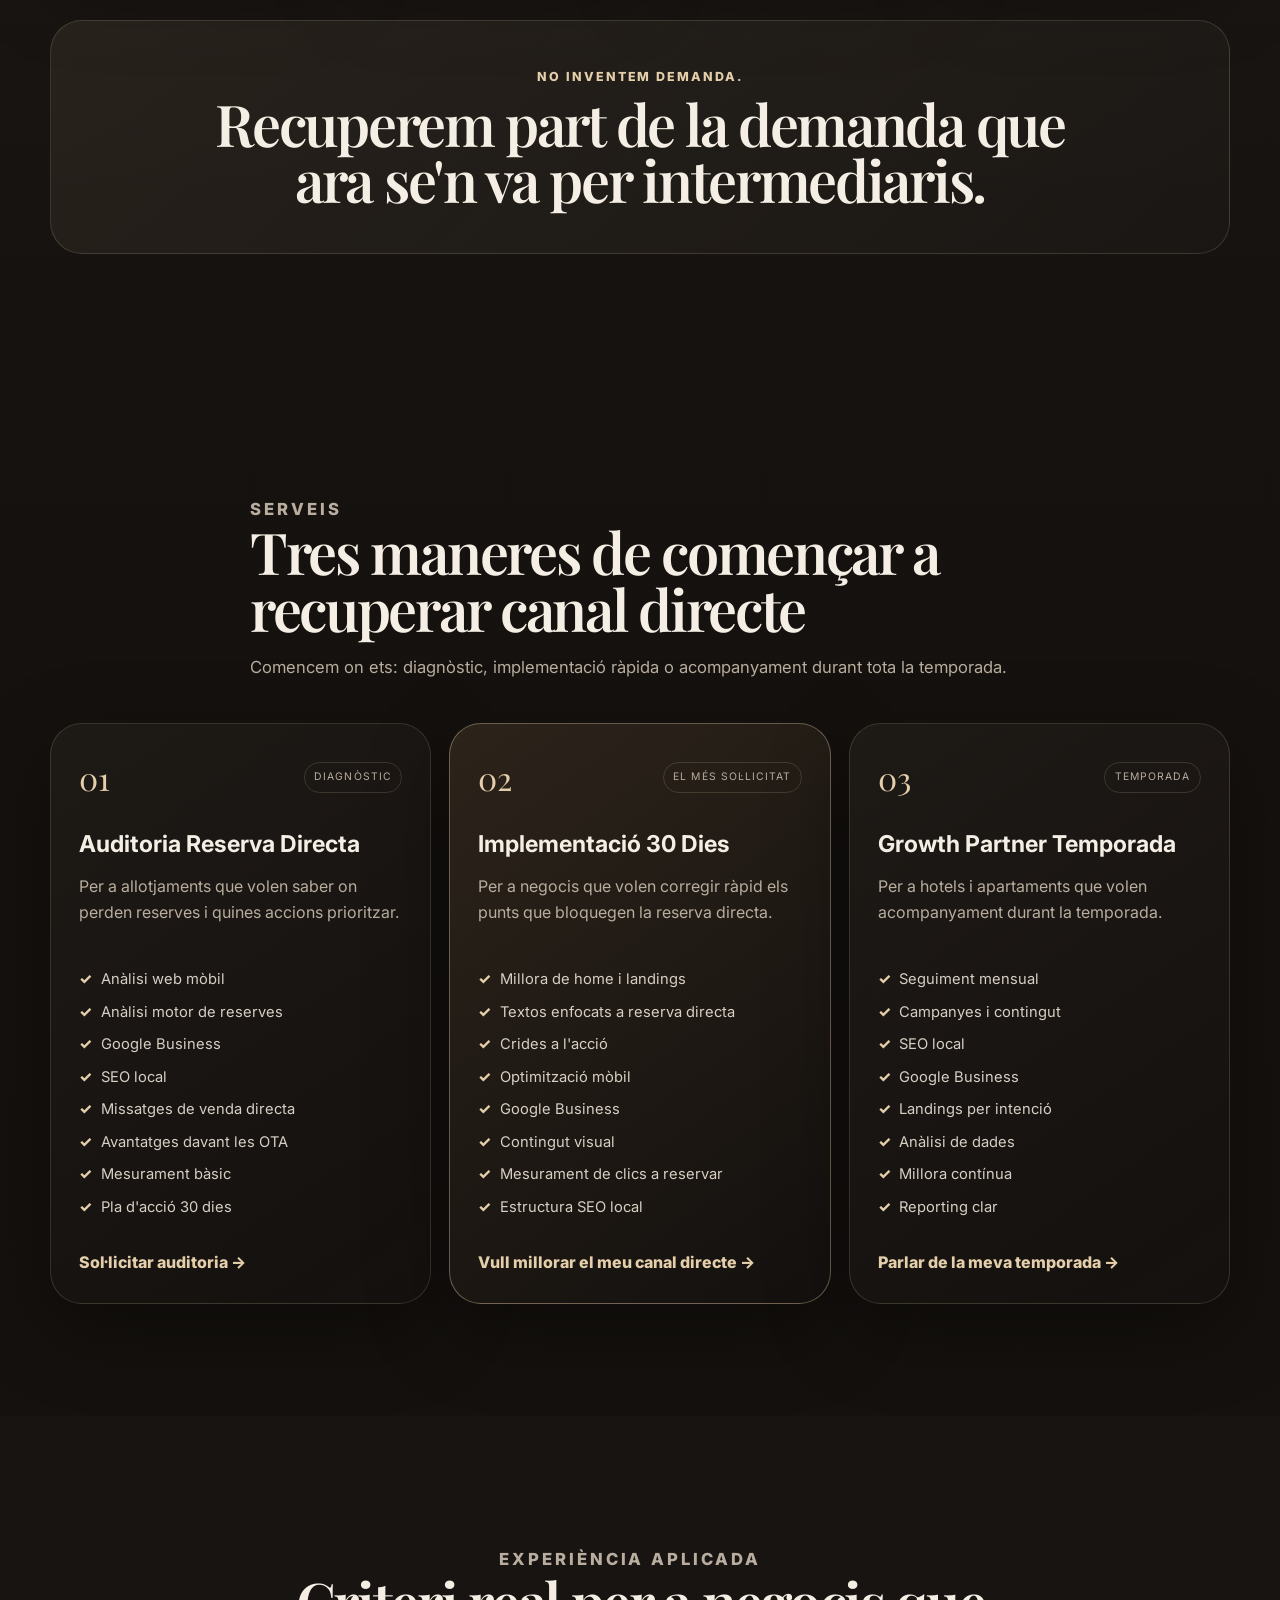
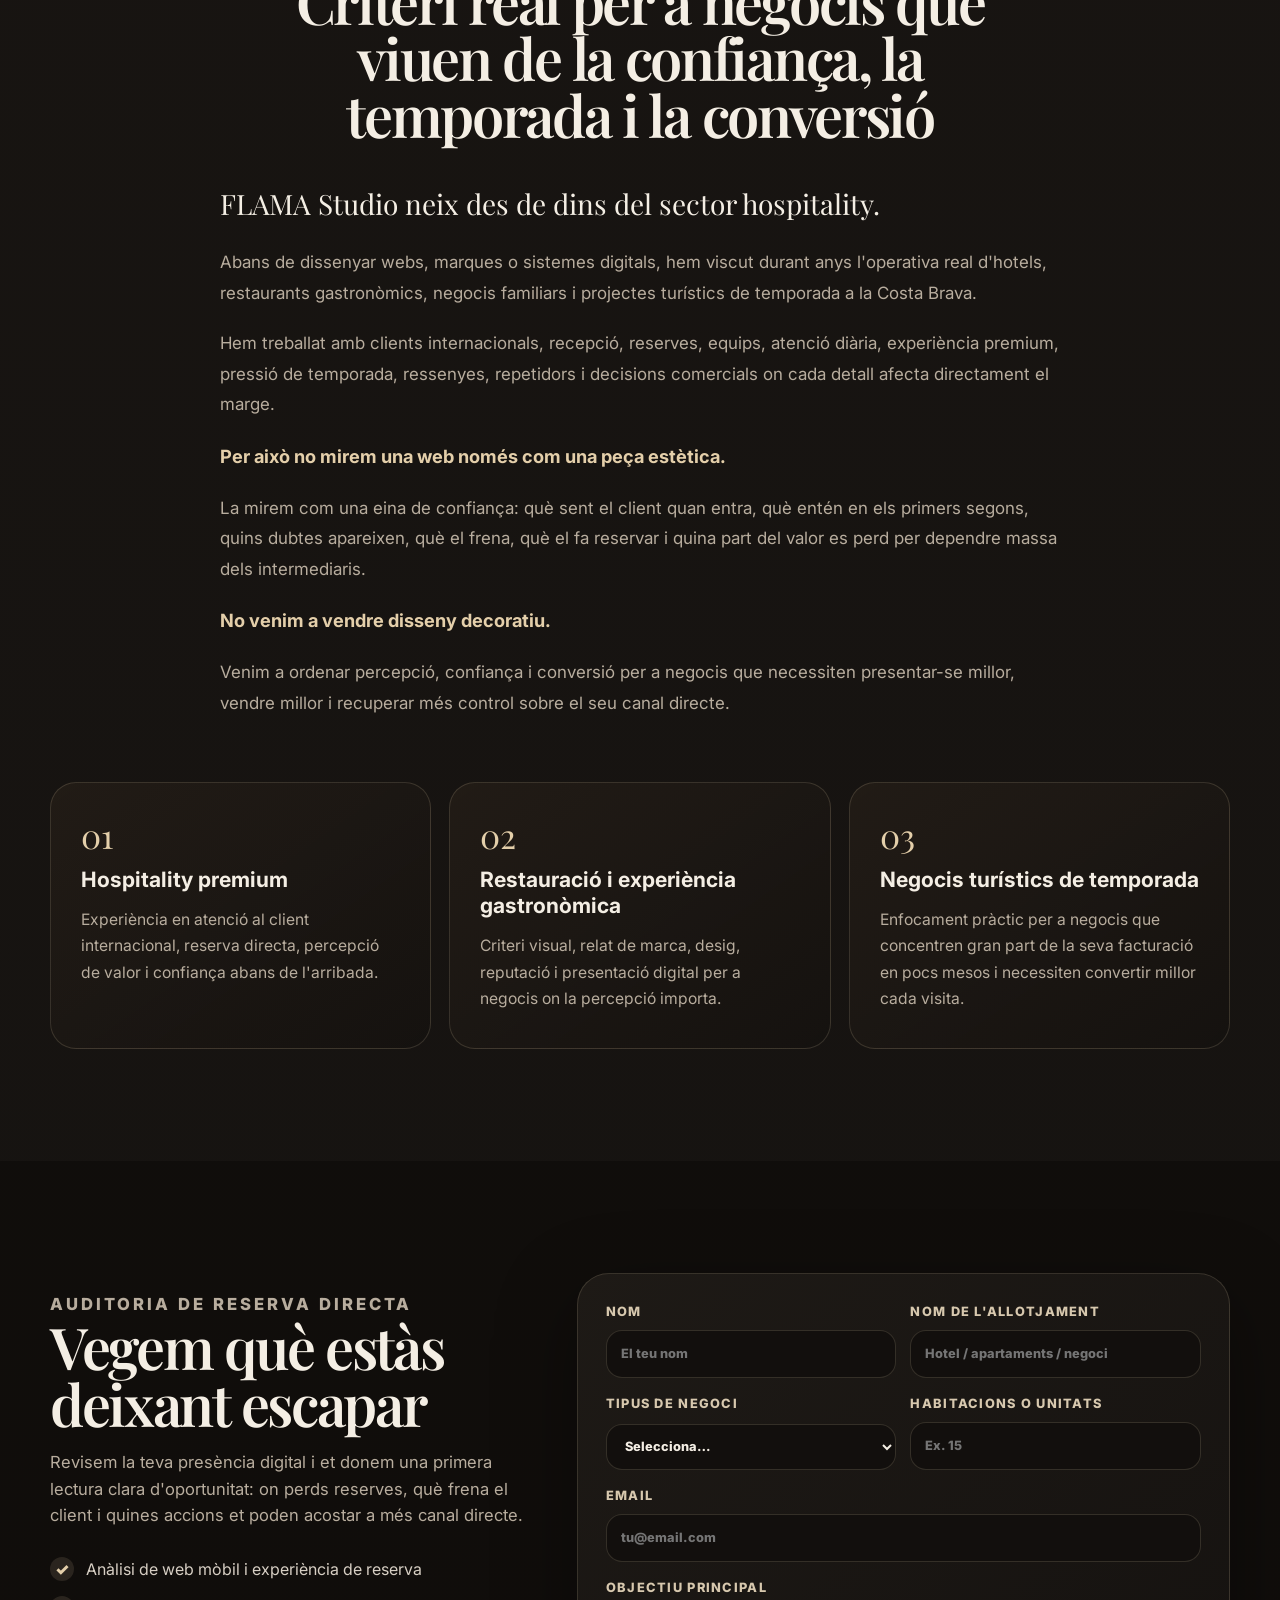
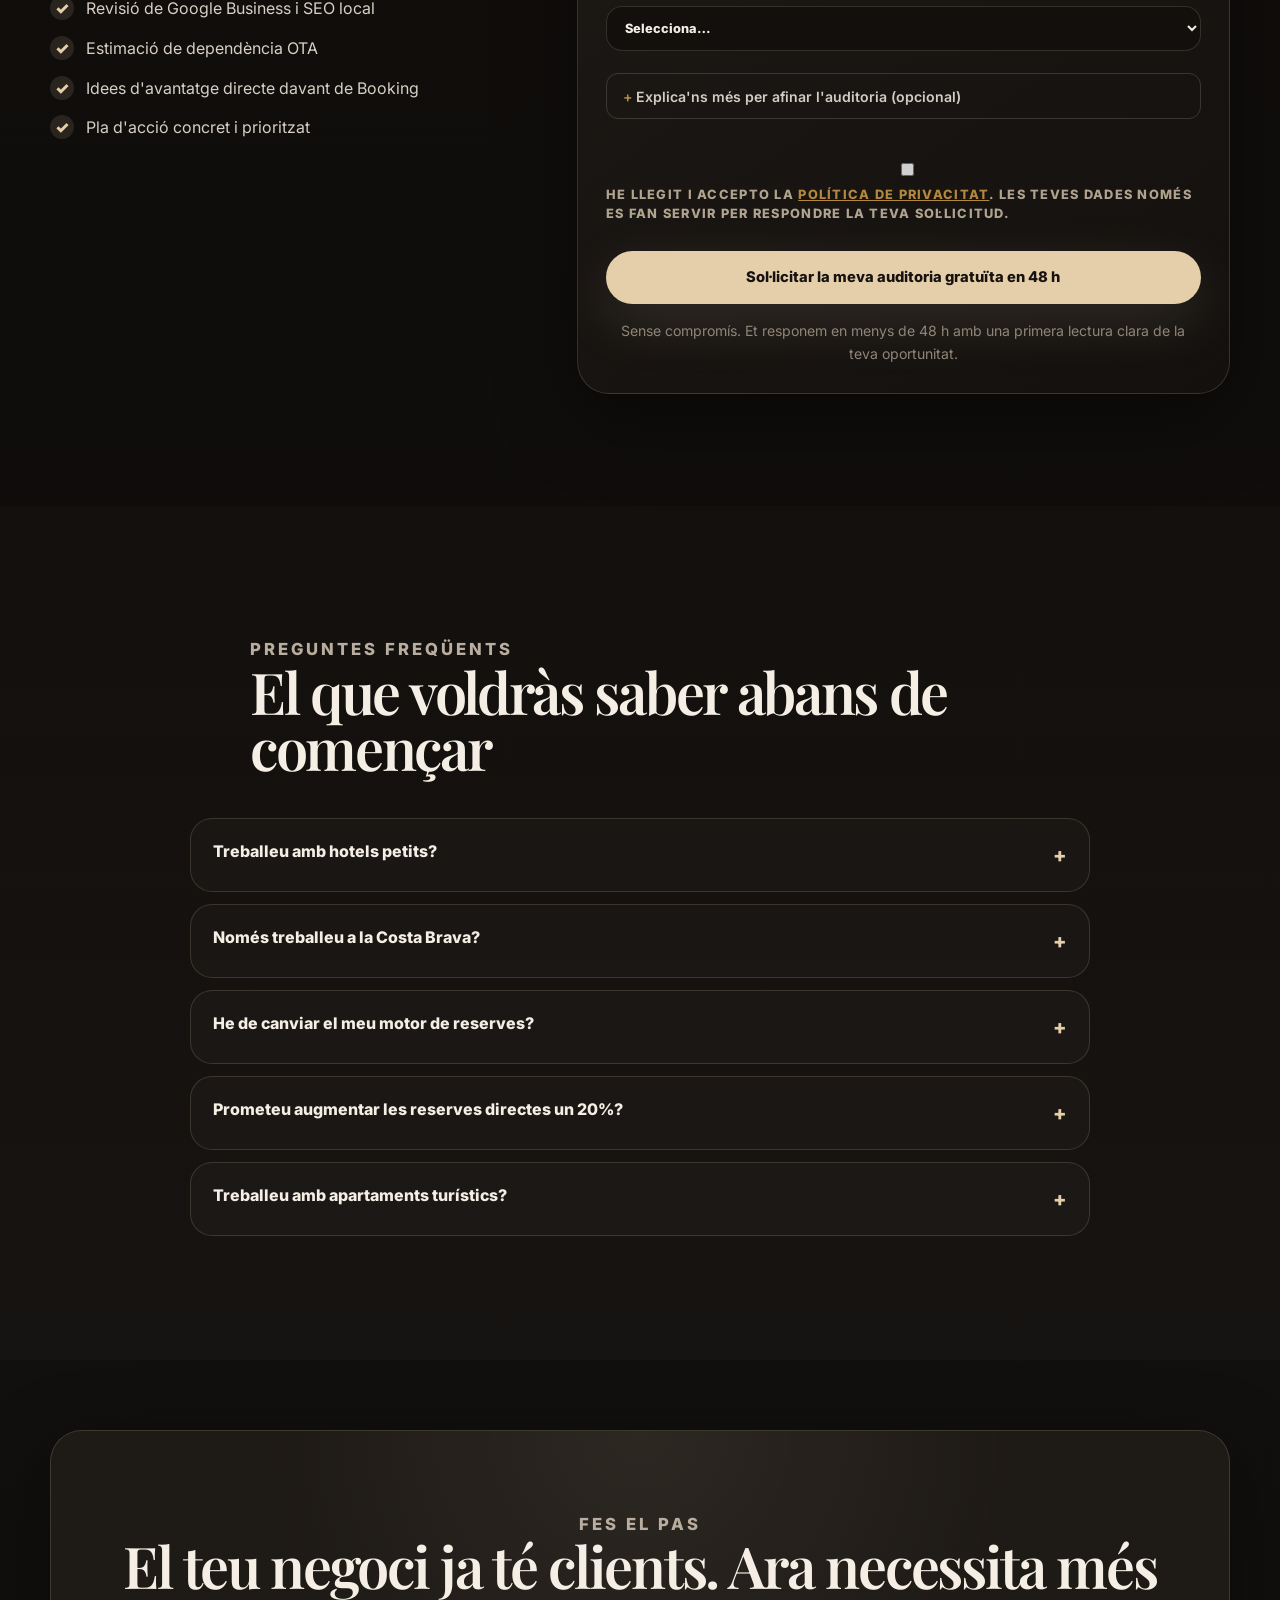
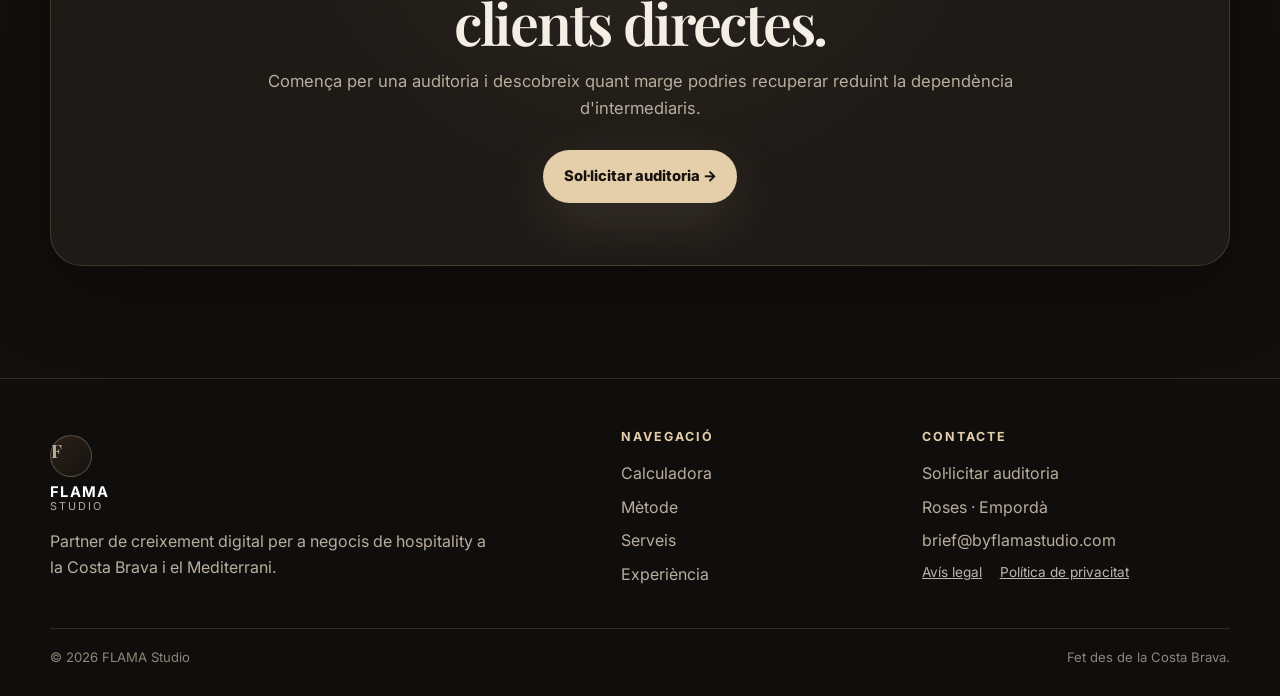
==== commit ffa8b10a: "Restaurar placeholders legales del titular y alinear README al email vigente - Aviso legal y privaci" ====
--- a/ca.html
+++ b/ca.html
@@ -849,6 +849,9 @@
       <button type="button" class="fcro-close" aria-label="Tanca">✕</button>
       <h2>Avís legal</h2>
       <p><strong>Titular del lloc web:</strong> FLAMA Studio.</p>
+      <p><strong>Titular legal:</strong> [NOM I COGNOMS — completar].</p>
+      <!-- PENDIENTE USUARIO: completar con datos reales del titular. Obligatorio legalmente. -->
+      <p><strong>NIF:</strong> [NIF — completar].</p>
       <p><strong>Domicili:</strong> Roses (Girona), Espanya.</p>
       <p><strong>Email de contacte:</strong> brief@byflamastudio.com.</p>
       <h3>Objecte</h3>
@@ -867,7 +870,8 @@
       <button type="button" class="fcro-close" aria-label="Tanca">✕</button>
       <h2>Política de privacitat</h2>
       <h3>Responsable del tractament</h3>
-      <p>FLAMA Studio, Roses (Girona). Email: brief@byflamastudio.com.</p>
+      <p>FLAMA Studio — responsable: [NOM I COGNOMS — completar] (NIF [NIF — completar]), Roses (Girona). Email: brief@byflamastudio.com.</p>
+      <!-- PENDIENTE USUARIO: completar con datos reales del titular. Obligatorio legalmente. -->
       <h3>Dades que recollim</h3>
       <p>Les que ens facilites voluntàriament a través dels formularis: nom, nom de l'allotjament, email i la informació que decideixis compartir sobre el teu negoci.</p>
       <h3>Finalitat</h3>
